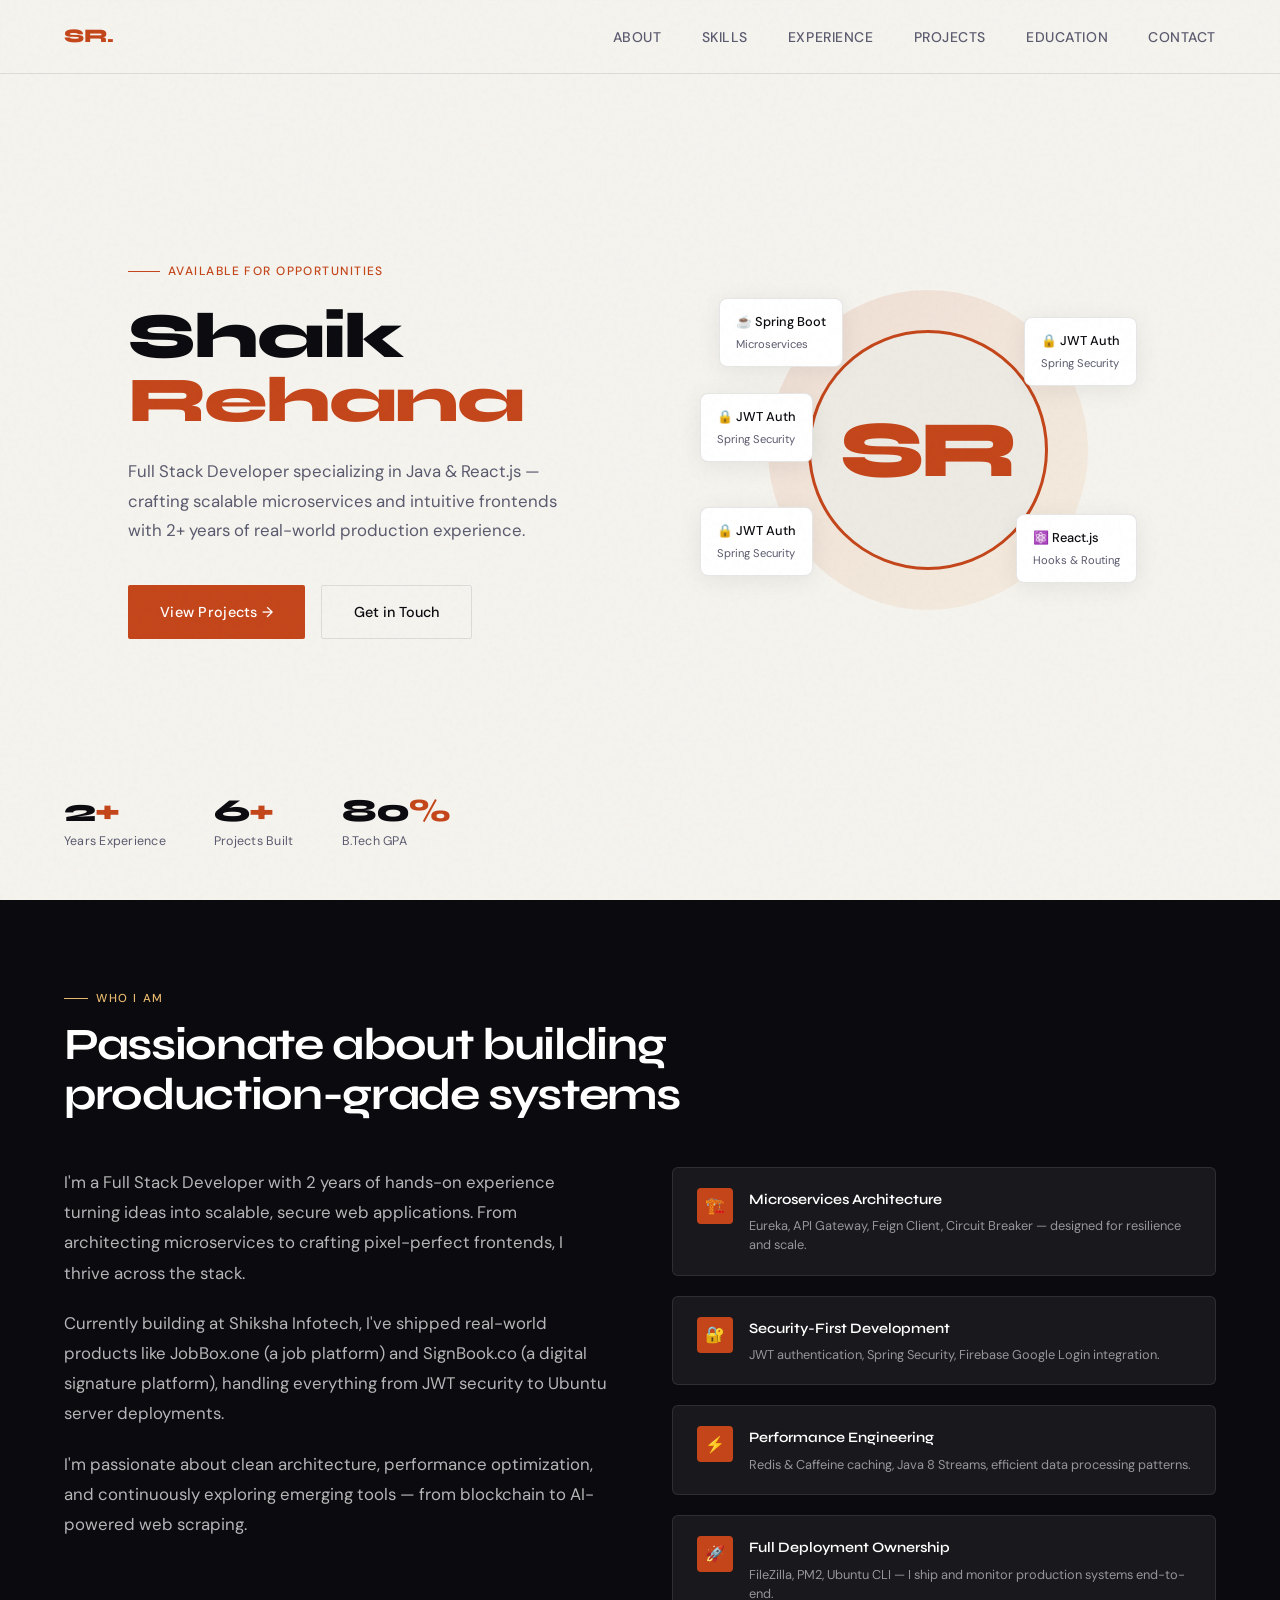
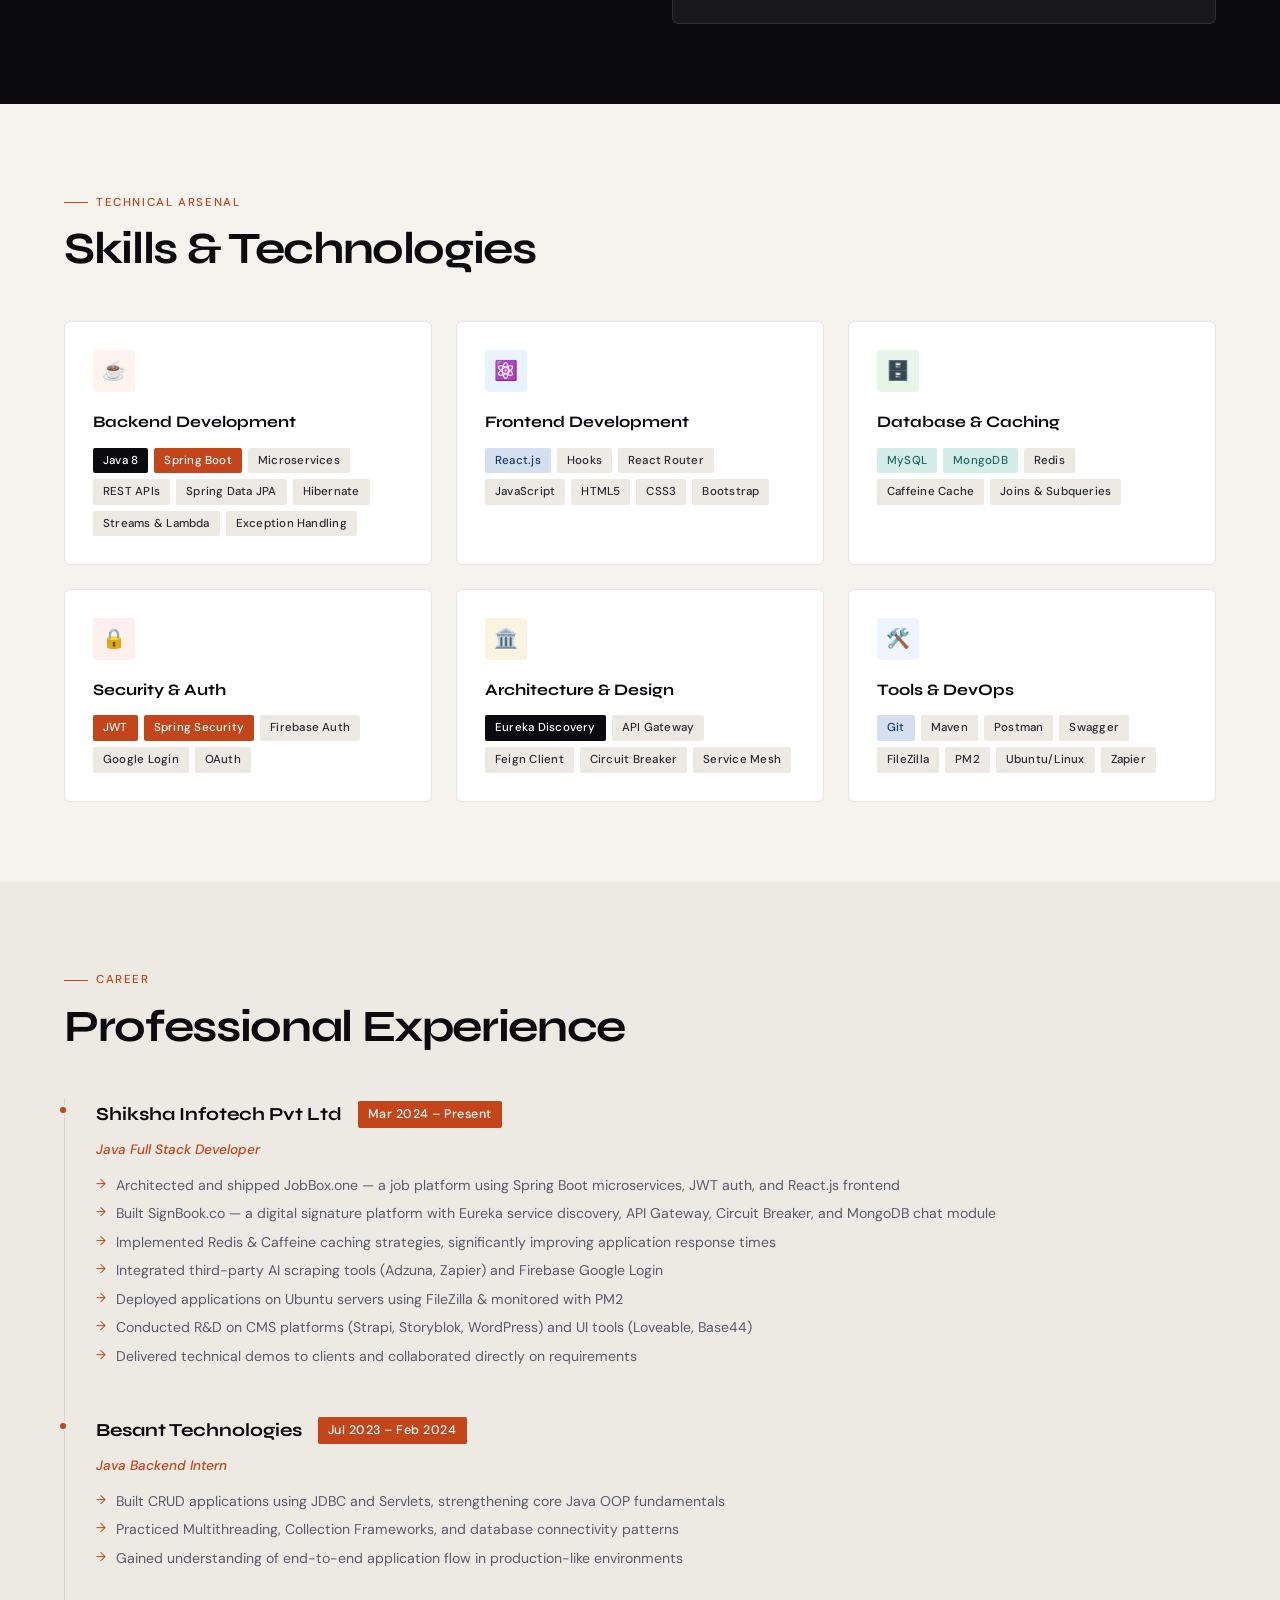
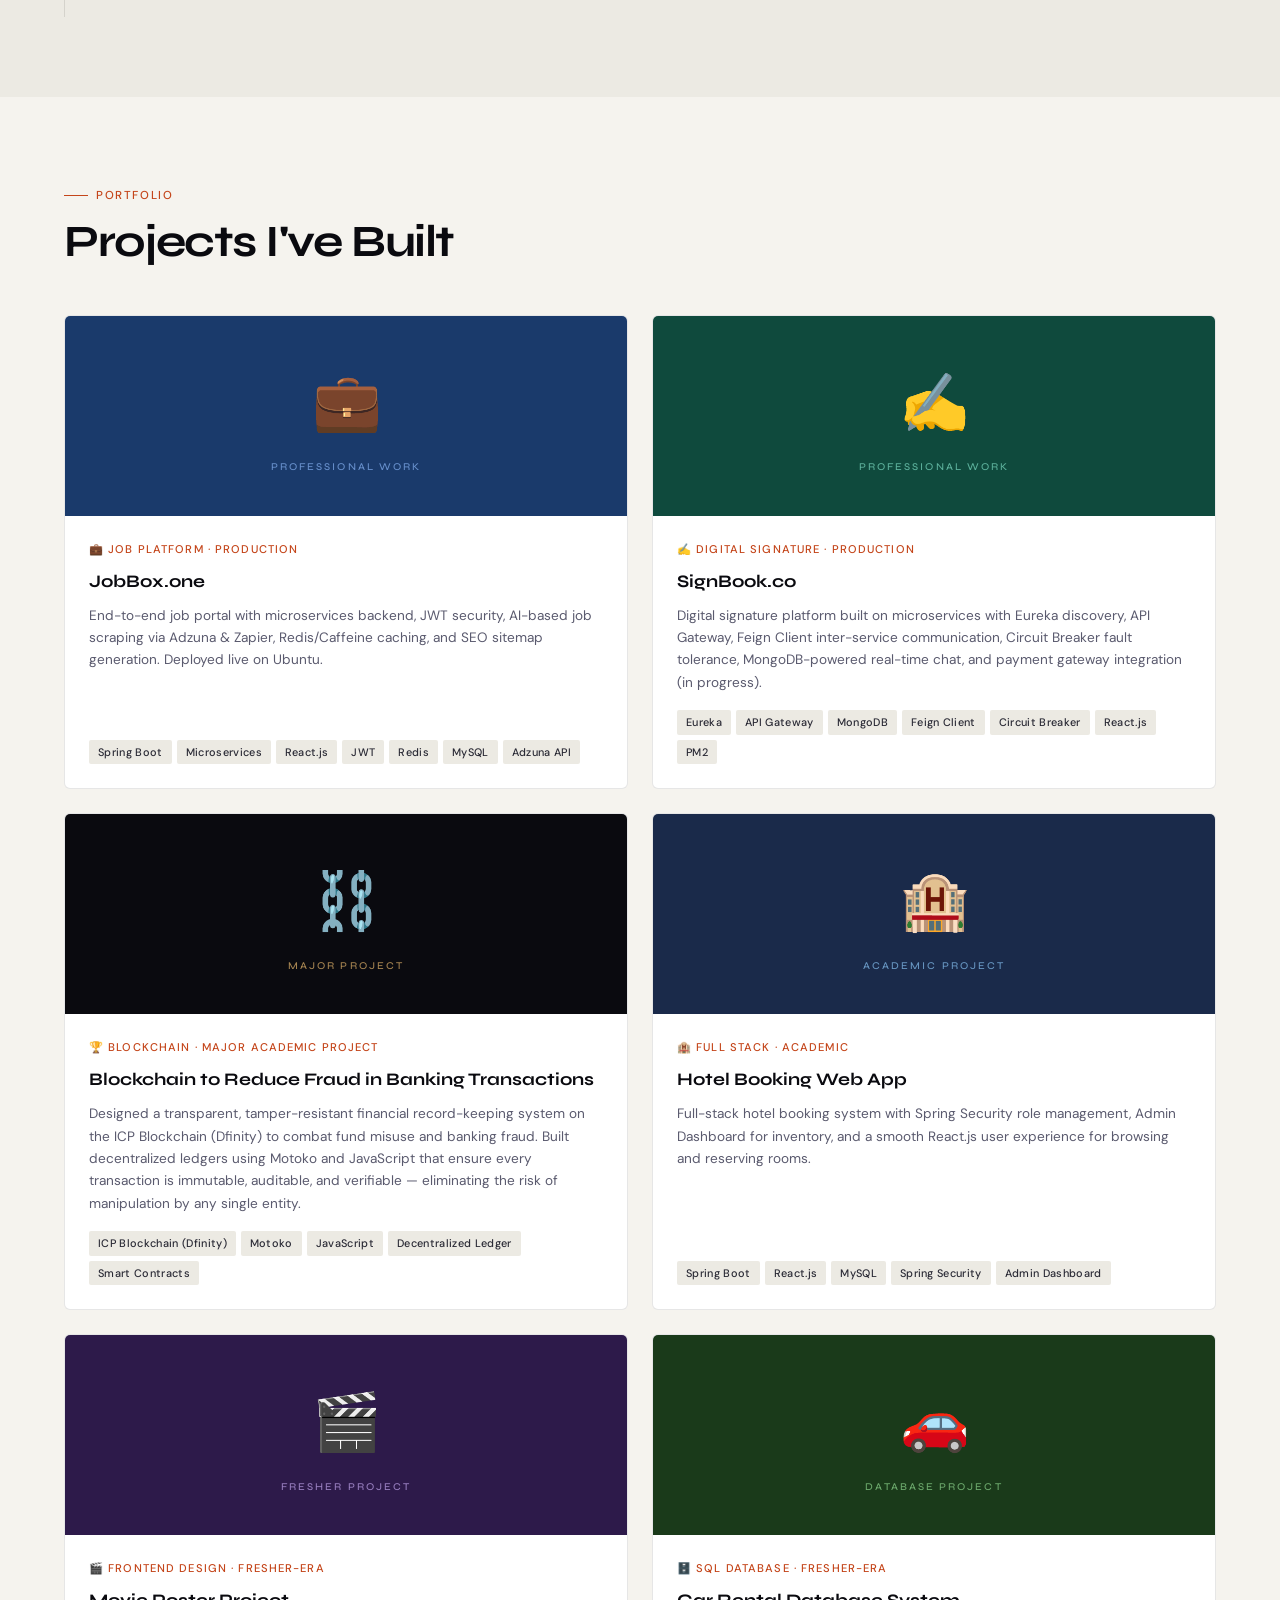
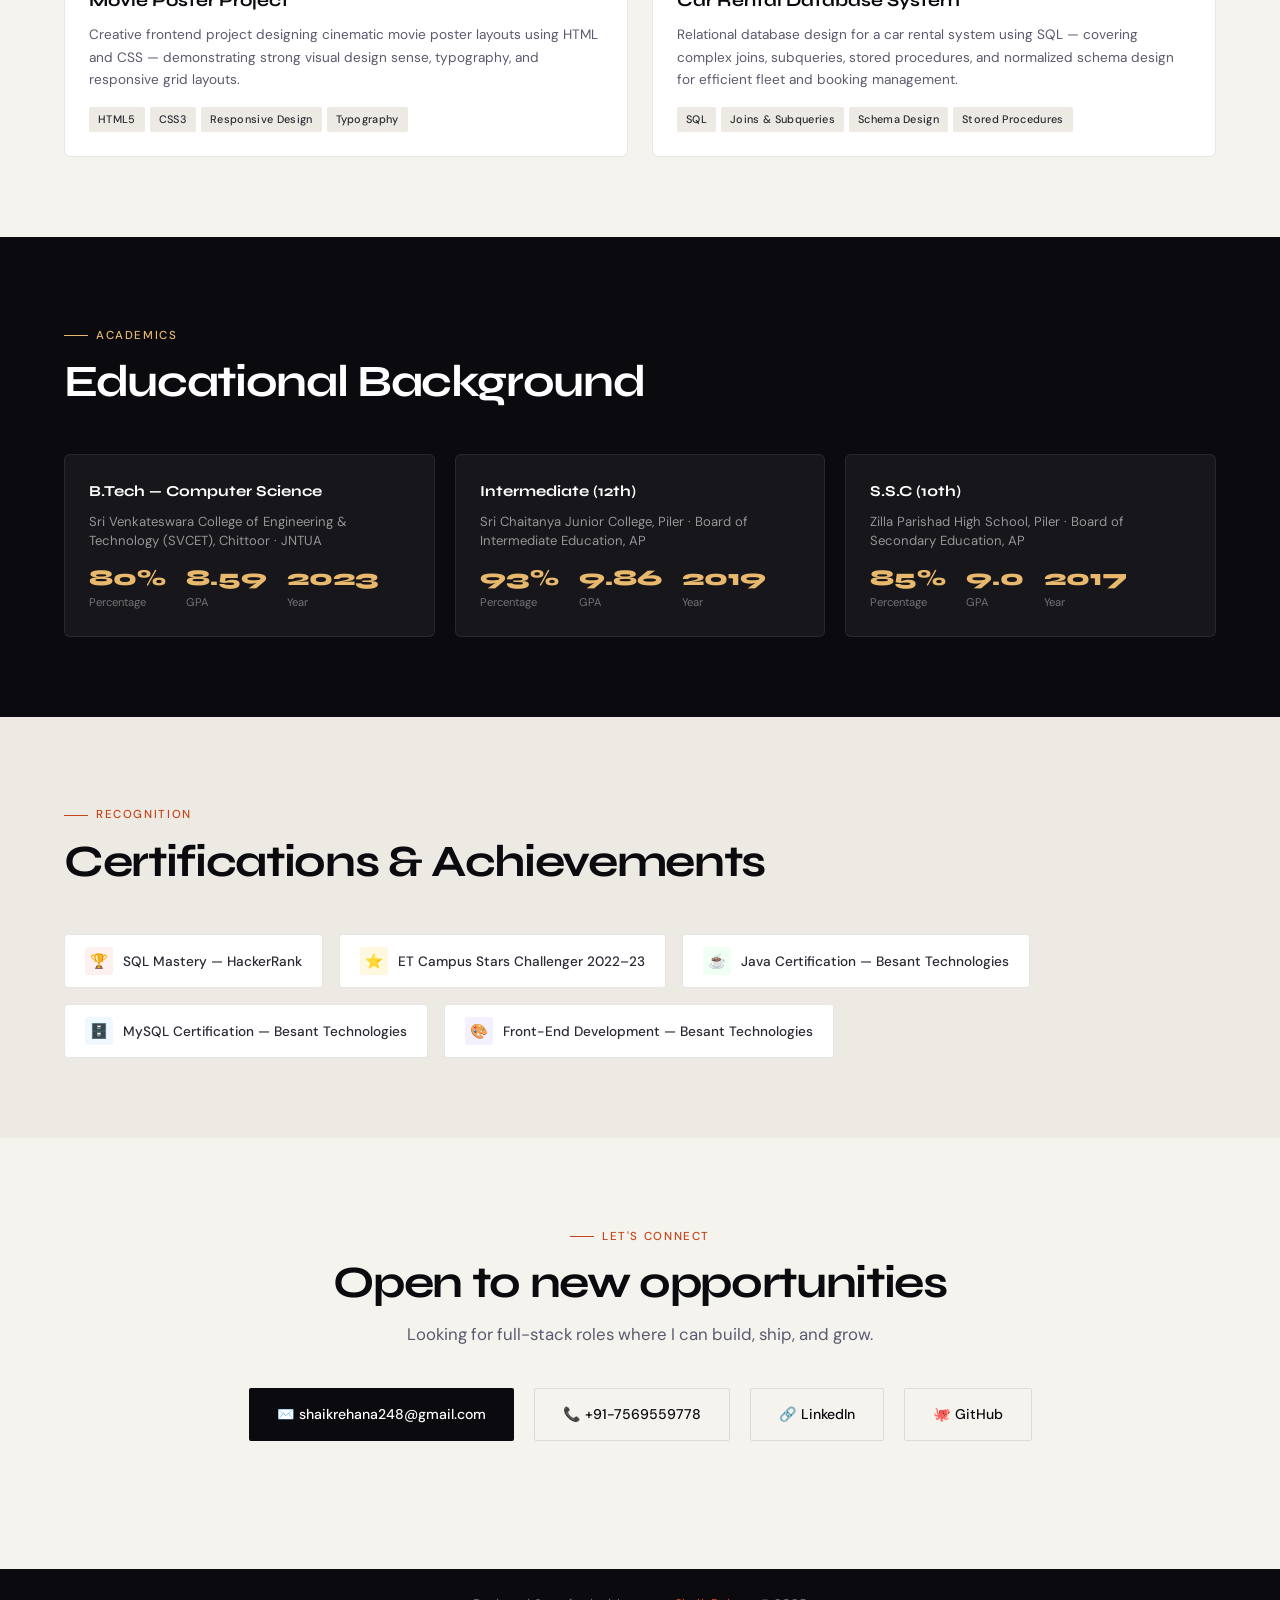
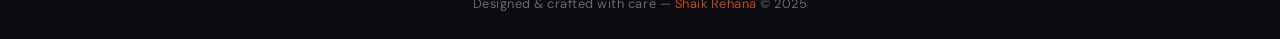
==== index.html @ cdf60cd9 "change file name" ====
<!doctype html>
<html lang="en">
  <head>
    <meta charset="UTF-8" />
    <meta name="viewport" content="width=device-width, initial-scale=1.0" />
    <title>Shaik Rehana | Full Stack Developer</title>
    <link
      href="https://fonts.googleapis.com/css2?family=Syne:wght@400;500;600;700;800&family=DM+Sans:ital,wght@0,300;0,400;0,500;1,300&display=swap"
      rel="stylesheet"
    />
    <link rel="stylesheet" href="style.css" />
  </head>
  <body>
    <!-- NAV -->
    <nav>
      <div class="nav-logo">SR.</div>
      <ul class="nav-links">
        <li><a href="#about">About</a></li>
        <li><a href="#skills">Skills</a></li>
        <li><a href="#experience">Experience</a></li>
        <li><a href="#projects">Projects</a></li>
        <li><a href="#education">Education</a></li>
        <li><a href="#contact">Contact</a></li>
      </ul>
    </nav>

    <!-- HERO -->
    <section class="hero" id="home">
      <div class="hero-left">
        <div class="hero-tag">Available for opportunities</div>
        <h1>Shaik<br /><span>Rehana</span></h1>
        <p class="hero-desc">
          Full Stack Developer specializing in Java & React.js — crafting
          scalable microservices and intuitive frontends with 2+ years of
          real-world production experience.
        </p>
        <div class="hero-ctas">
          <a href="#projects" class="btn-primary">View Projects →</a>
          <a href="#contact" class="btn-outline">Get in Touch</a>
        </div>
      </div>
      <div class="hero-right">
        <div class="hero-visual">
          <div class="hero-circle"></div>
          <div class="hero-avatar">SR</div>
          <div class="hero-floating-card card-1">
            ☕ Spring Boot<span>Microservices</span>
          </div>
          <div class="hero-floating-card card-2">
            ⚛️ React.js<span>Hooks & Routing</span>
          </div>
          <div class="hero-floating-card card-3">
            🔒 JWT Auth<span>Spring Security</span>
          </div>
          <div class="hero-floating-card card-4">
            🔒 JWT Auth<span>Spring Security</span>
          </div>
          <div class="hero-floating-card card-5">
            🔒 JWT Auth<span>Spring Security</span>
          </div>
        </div>
      </div>
      <div class="hero-stats">
        <div class="stat-item">
          <div class="stat-num">2<em>+</em></div>
          <div class="stat-label">Years Experience</div>
        </div>
        <div class="stat-item">
          <div class="stat-num">6<em>+</em></div>
          <div class="stat-label">Projects Built</div>
        </div>
        <div class="stat-item">
          <div class="stat-num">80<em>%</em></div>
          <div class="stat-label">B.Tech GPA</div>
        </div>
      </div>
    </section>

    <!-- ABOUT -->
    <section class="about" id="about">
      <div class="section-tag">Who I Am</div>
      <h2>Passionate about building<br />production-grade systems</h2>
      <div class="about-grid">
        <div class="about-text fade-in">
          <p>
            I'm a Full Stack Developer with 2 years of hands-on experience
            turning ideas into scalable, secure web applications. From
            architecting microservices to crafting pixel-perfect frontends, I
            thrive across the stack.
          </p>
          <p>
            Currently building at Shiksha Infotech, I've shipped real-world
            products like JobBox.one (a job platform) and SignBook.co (a digital
            signature platform), handling everything from JWT security to Ubuntu
            server deployments.
          </p>
          <p>
            I'm passionate about clean architecture, performance optimization,
            and continuously exploring emerging tools — from blockchain to
            AI-powered web scraping.
          </p>
        </div>
        <div class="about-highlights fade-in">
          <div class="highlight-card">
            <div class="highlight-icon">🏗️</div>
            <div>
              <h4>Microservices Architecture</h4>
              <p>
                Eureka, API Gateway, Feign Client, Circuit Breaker — designed
                for resilience and scale.
              </p>
            </div>
          </div>
          <div class="highlight-card">
            <div class="highlight-icon">🔐</div>
            <div>
              <h4>Security-First Development</h4>
              <p>
                JWT authentication, Spring Security, Firebase Google Login
                integration.
              </p>
            </div>
          </div>
          <div class="highlight-card">
            <div class="highlight-icon">⚡</div>
            <div>
              <h4>Performance Engineering</h4>
              <p>
                Redis & Caffeine caching, Java 8 Streams, efficient data
                processing patterns.
              </p>
            </div>
          </div>
          <div class="highlight-card">
            <div class="highlight-icon">🚀</div>
            <div>
              <h4>Full Deployment Ownership</h4>
              <p>
                FileZilla, PM2, Ubuntu CLI — I ship and monitor production
                systems end-to-end.
              </p>
            </div>
          </div>
        </div>
      </div>
    </section>

    <!-- SKILLS -->
    <section class="skills-section" id="skills">
      <div class="section-tag">Technical Arsenal</div>
      <h2>Skills &amp; Technologies</h2>
      <div class="skills-grid">
        <div class="skill-card fade-in">
          <div class="skill-card-icon" style="background: #fff3f0">☕</div>
          <h3>Backend Development</h3>
          <div class="skill-tags">
            <span class="skill-tag tag-dark">Java 8</span>
            <span class="skill-tag tag-accent">Spring Boot</span>
            <span class="skill-tag tag-light">Microservices</span>
            <span class="skill-tag tag-light">REST APIs</span>
            <span class="skill-tag tag-light">Spring Data JPA</span>
            <span class="skill-tag tag-light">Hibernate</span>
            <span class="skill-tag tag-light">Streams &amp; Lambda</span>
            <span class="skill-tag tag-light">Exception Handling</span>
          </div>
        </div>
        <div class="skill-card fade-in">
          <div class="skill-card-icon" style="background: #e8f4fd">⚛️</div>
          <h3>Frontend Development</h3>
          <div class="skill-tags">
            <span class="skill-tag tag-blue">React.js</span>
            <span class="skill-tag tag-light">Hooks</span>
            <span class="skill-tag tag-light">React Router</span>
            <span class="skill-tag tag-light">JavaScript</span>
            <span class="skill-tag tag-light">HTML5</span>
            <span class="skill-tag tag-light">CSS3</span>
            <span class="skill-tag tag-light">Bootstrap</span>
          </div>
        </div>
        <div class="skill-card fade-in">
          <div class="skill-card-icon" style="background: #e8f5e9">🗄️</div>
          <h3>Database &amp; Caching</h3>
          <div class="skill-tags">
            <span class="skill-tag tag-teal">MySQL</span>
            <span class="skill-tag tag-teal">MongoDB</span>
            <span class="skill-tag tag-light">Redis</span>
            <span class="skill-tag tag-light">Caffeine Cache</span>
            <span class="skill-tag tag-light">Joins &amp; Subqueries</span>
          </div>
        </div>
        <div class="skill-card fade-in">
          <div class="skill-card-icon" style="background: #fff0f0">🔒</div>
          <h3>Security &amp; Auth</h3>
          <div class="skill-tags">
            <span class="skill-tag tag-accent">JWT</span>
            <span class="skill-tag tag-accent">Spring Security</span>
            <span class="skill-tag tag-light">Firebase Auth</span>
            <span class="skill-tag tag-light">Google Login</span>
            <span class="skill-tag tag-light">OAuth</span>
          </div>
        </div>
        <div class="skill-card fade-in">
          <div class="skill-card-icon" style="background: #faf3e0">🏛️</div>
          <h3>Architecture &amp; Design</h3>
          <div class="skill-tags">
            <span class="skill-tag tag-dark">Eureka Discovery</span>
            <span class="skill-tag tag-light">API Gateway</span>
            <span class="skill-tag tag-light">Feign Client</span>
            <span class="skill-tag tag-light">Circuit Breaker</span>
            <span class="skill-tag tag-light">Service Mesh</span>
          </div>
        </div>
        <div class="skill-card fade-in">
          <div class="skill-card-icon" style="background: #f0f4ff">🛠️</div>
          <h3>Tools &amp; DevOps</h3>
          <div class="skill-tags">
            <span class="skill-tag tag-blue">Git</span>
            <span class="skill-tag tag-light">Maven</span>
            <span class="skill-tag tag-light">Postman</span>
            <span class="skill-tag tag-light">Swagger</span>
            <span class="skill-tag tag-light">FileZilla</span>
            <span class="skill-tag tag-light">PM2</span>
            <span class="skill-tag tag-light">Ubuntu/Linux</span>
            <span class="skill-tag tag-light">Zapier</span>
          </div>
        </div>
      </div>
    </section>

    <!-- EXPERIENCE -->
    <section class="experience" id="experience">
      <div class="section-tag">Career</div>
      <h2>Professional Experience</h2>
      <div class="exp-timeline">
        <!-- Current Job -->
        <div class="exp-item fade-in">
          <div class="exp-meta">
            <span class="exp-company">Shiksha Infotech Pvt Ltd</span>
            <span class="exp-period">Mar 2024 – Present</span>
          </div>
          <div class="exp-role">Java Full Stack Developer</div>
          <ul class="exp-points">
            <li>
              Architected and shipped JobBox.one — a job platform using Spring
              Boot microservices, JWT auth, and React.js frontend
            </li>
            <li>
              Built SignBook.co — a digital signature platform with Eureka
              service discovery, API Gateway, Circuit Breaker, and MongoDB chat
              module
            </li>
            <li>
              Implemented Redis &amp; Caffeine caching strategies, significantly
              improving application response times
            </li>
            <li>
              Integrated third-party AI scraping tools (Adzuna, Zapier) and
              Firebase Google Login
            </li>
            <li>
              Deployed applications on Ubuntu servers using FileZilla &amp;
              monitored with PM2
            </li>
            <li>
              Conducted R&amp;D on CMS platforms (Strapi, Storyblok, WordPress)
              and UI tools (Loveable, Base44)
            </li>
            <li>
              Delivered technical demos to clients and collaborated directly on
              requirements
            </li>
          </ul>
        </div>
        <!-- Internship -->
        <div class="exp-item fade-in">
          <div class="exp-meta">
            <span class="exp-company">Besant Technologies</span>
            <span class="exp-period">Jul 2023 – Feb 2024</span>
          </div>
          <div class="exp-role">Java Backend Intern</div>
          <ul class="exp-points">
            <li>
              Built CRUD applications using JDBC and Servlets, strengthening
              core Java OOP fundamentals
            </li>
            <li>
              Practiced Multithreading, Collection Frameworks, and database
              connectivity patterns
            </li>
            <li>
              Gained understanding of end-to-end application flow in
              production-like environments
            </li>
          </ul>
        </div>
      </div>
    </section>

    <!-- PROJECTS -->
    <section class="projects" id="projects">
      <div class="section-tag">Portfolio</div>
      <h2>Projects I've Built</h2>
      <div class="projects-grid">
        <!-- JobBox -->
        <div class="project-card fade-in">
          <div class="project-banner banner-jobbox">
            <div class="project-inner-banner">
              <div class="banner-icon">💼</div>
              <div class="banner-label">Professional Work</div>
            </div>
          </div>
          <div class="project-body">
            <div class="project-category">💼 Job Platform · Production</div>
            <h3>JobBox.one</h3>
            <p class="project-desc">
              End-to-end job portal with microservices backend, JWT security,
              AI-based job scraping via Adzuna & Zapier, Redis/Caffeine caching,
              and SEO sitemap generation. Deployed live on Ubuntu.
            </p>
            <div class="project-tech">
              <span class="tech-pill">Spring Boot</span>
              <span class="tech-pill">Microservices</span>
              <span class="tech-pill">React.js</span>
              <span class="tech-pill">JWT</span>
              <span class="tech-pill">Redis</span>
              <span class="tech-pill">MySQL</span>
              <span class="tech-pill">Adzuna API</span>
            </div>
          </div>
        </div>

        <!-- SignBook -->
        <div class="project-card fade-in">
          <div class="project-banner banner-signbook">
            <div class="project-inner-banner">
              <div class="banner-icon">✍️</div>
              <div class="banner-label">Professional Work</div>
            </div>
          </div>
          <div class="project-body">
            <div class="project-category">
              ✍️ Digital Signature · Production
            </div>
            <h3>SignBook.co</h3>
            <p class="project-desc">
              Digital signature platform built on microservices with Eureka
              discovery, API Gateway, Feign Client inter-service communication,
              Circuit Breaker fault tolerance, MongoDB-powered real-time chat,
              and payment gateway integration (in progress).
            </p>
            <div class="project-tech">
              <span class="tech-pill">Eureka</span>
              <span class="tech-pill">API Gateway</span>
              <span class="tech-pill">MongoDB</span>
              <span class="tech-pill">Feign Client</span>
              <span class="tech-pill">Circuit Breaker</span>
              <span class="tech-pill">React.js</span>
              <span class="tech-pill">PM2</span>
            </div>
          </div>
        </div>

        <!-- FEATURED: Blockchain -->
        <div class="project-card fade-in">
          <div class="project-banner banner-blockchain">
            <div class="project-inner-banner">
              <div class="banner-icon">⛓️</div>
              <div class="banner-label">Major Project</div>
            </div>
          </div>
          <div class="project-body">
            <div class="project-category">
              🏆 Blockchain · Major Academic Project
            </div>
            <h3>Blockchain to Reduce Fraud in Banking Transactions</h3>
            <p class="project-desc">
              Designed a transparent, tamper-resistant financial record-keeping
              system on the ICP Blockchain (Dfinity) to combat fund misuse and
              banking fraud. Built decentralized ledgers using Motoko and
              JavaScript that ensure every transaction is immutable, auditable,
              and verifiable — eliminating the risk of manipulation by any
              single entity.
            </p>
            <div class="project-tech">
              <span class="tech-pill">ICP Blockchain (Dfinity)</span>
              <span class="tech-pill">Motoko</span>
              <span class="tech-pill">JavaScript</span>
              <span class="tech-pill">Decentralized Ledger</span>
              <span class="tech-pill">Smart Contracts</span>
            </div>
          </div>
        </div>

        <!-- Hotel Booking -->
        <div class="project-card fade-in">
          <div
            class="project-banner"
            style="background: #1a2a4a; color: #88c4f5"
          >
            <div class="project-inner-banner">
              <div class="banner-icon">🏨</div>
              <div class="banner-label">Academic Project</div>
            </div>
          </div>
          <div class="project-body">
            <div class="project-category">🏨 Full Stack · Academic</div>
            <h3>Hotel Booking Web App</h3>
            <p class="project-desc">
              Full-stack hotel booking system with Spring Security role
              management, Admin Dashboard for inventory, and a smooth React.js
              user experience for browsing and reserving rooms.
            </p>
            <div class="project-tech">
              <span class="tech-pill">Spring Boot</span>
              <span class="tech-pill">React.js</span>
              <span class="tech-pill">MySQL</span>
              <span class="tech-pill">Spring Security</span>
              <span class="tech-pill">Admin Dashboard</span>
            </div>
          </div>
        </div>

        <!-- Movie Poster -->
        <div class="project-card fade-in">
          <div class="project-banner banner-movies">
            <div class="project-inner-banner">
              <div class="banner-icon">🎬</div>
              <div class="banner-label">Fresher Project</div>
            </div>
          </div>
          <div class="project-body">
            <div class="project-category">🎬 Frontend Design · Fresher-era</div>
            <h3>Movie Poster Project</h3>
            <p class="project-desc">
              Creative frontend project designing cinematic movie poster layouts
              using HTML and CSS — demonstrating strong visual design sense,
              typography, and responsive grid layouts.
            </p>
            <div class="project-tech">
              <span class="tech-pill">HTML5</span>
              <span class="tech-pill">CSS3</span>
              <span class="tech-pill">Responsive Design</span>
              <span class="tech-pill">Typography</span>
            </div>
          </div>
        </div>

        <!-- Car Rental DB -->
        <div class="project-card fade-in">
          <div class="project-banner banner-rental">
            <div class="project-inner-banner">
              <div class="banner-icon">🚗</div>
              <div class="banner-label">Database Project</div>
            </div>
          </div>
          <div class="project-body">
            <div class="project-category">🗄️ SQL Database · Fresher-era</div>
            <h3>Car Rental Database System</h3>
            <p class="project-desc">
              Relational database design for a car rental system using SQL —
              covering complex joins, subqueries, stored procedures, and
              normalized schema design for efficient fleet and booking
              management.
            </p>
            <div class="project-tech">
              <span class="tech-pill">SQL</span>
              <span class="tech-pill">Joins &amp; Subqueries</span>
              <span class="tech-pill">Schema Design</span>
              <span class="tech-pill">Stored Procedures</span>
            </div>
          </div>
        </div>
      </div>
    </section>

    <!-- EDUCATION -->
    <section class="education" id="education">
      <div class="section-tag">Academics</div>
      <h2>Educational Background</h2>
      <div class="edu-grid">
        <div class="edu-card fade-in">
          <div class="edu-degree">B.Tech — Computer Science</div>
          <div class="edu-school">
            Sri Venkateswara College of Engineering &amp; Technology (SVCET),
            Chittoor · JNTUA
          </div>
          <div class="edu-stats">
            <div>
              <div class="edu-stat-num">80%</div>
              <div class="edu-stat-label">Percentage</div>
            </div>
            <div>
              <div class="edu-stat-num">8.59</div>
              <div class="edu-stat-label">GPA</div>
            </div>
            <div>
              <div class="edu-stat-num">2023</div>
              <div class="edu-stat-label">Year</div>
            </div>
          </div>
        </div>
        <div class="edu-card fade-in">
          <div class="edu-degree">Intermediate (12th)</div>
          <div class="edu-school">
            Sri Chaitanya Junior College, Piler · Board of Intermediate
            Education, AP
          </div>
          <div class="edu-stats">
            <div>
              <div class="edu-stat-num">93%</div>
              <div class="edu-stat-label">Percentage</div>
            </div>
            <div>
              <div class="edu-stat-num">9.86</div>
              <div class="edu-stat-label">GPA</div>
            </div>
            <div>
              <div class="edu-stat-num">2019</div>
              <div class="edu-stat-label">Year</div>
            </div>
          </div>
        </div>
        <div class="edu-card fade-in">
          <div class="edu-degree">S.S.C (10th)</div>
          <div class="edu-school">
            Zilla Parishad High School, Piler · Board of Secondary Education, AP
          </div>
          <div class="edu-stats">
            <div>
              <div class="edu-stat-num">85%</div>
              <div class="edu-stat-label">Percentage</div>
            </div>
            <div>
              <div class="edu-stat-num">9.0</div>
              <div class="edu-stat-label">GPA</div>
            </div>
            <div>
              <div class="edu-stat-num">2017</div>
              <div class="edu-stat-label">Year</div>
            </div>
          </div>
        </div>
      </div>
    </section>

    <!-- CERTIFICATIONS -->
    <section class="certifications">
      <div class="section-tag">Recognition</div>
      <h2>Certifications &amp; Achievements</h2>
      <div class="certs-grid fade-in">
        <div class="cert-badge">
          <div class="cert-icon" style="background: #fff0f0">🏆</div>
          SQL Mastery — HackerRank
        </div>
        <div class="cert-badge">
          <div class="cert-icon" style="background: #fff8e0">⭐</div>
          ET Campus Stars Challenger 2022–23
        </div>
        <div class="cert-badge">
          <div class="cert-icon" style="background: #f0fff4">☕</div>
          Java Certification — Besant Technologies
        </div>
        <div class="cert-badge">
          <div class="cert-icon" style="background: #f0f8ff">🗄️</div>
          MySQL Certification — Besant Technologies
        </div>
        <div class="cert-badge">
          <div class="cert-icon" style="background: #f5f0ff">🎨</div>
          Front-End Development — Besant Technologies
        </div>
      </div>
    </section>

    <!-- CONTACT -->
    <section class="contact" id="contact">
      <div class="section-tag" style="justify-content: center">
        Let's Connect
      </div>
      <h2>Open to new opportunities</h2>
      <p class="contact-sub">
        Looking for full-stack roles where I can build, ship, and grow.
      </p>
      <div class="contact-links">
        <a href="mailto:shaikrehana248@gmail.com" class="contact-link"
          >✉️ shaikrehana248@gmail.com</a
        >
        <a href="tel:+917569559778" class="contact-link alt"
          >📞 +91-7569559778</a
        >
        <a
          href="https://linkedin.com/in/rehana-s-060953240/"
          target="_blank"
          class="contact-link alt"
          >🔗 LinkedIn</a
        >
        <a
          href="https://github.com/Rehana-2427"
          target="_blank"
          class="contact-link alt"
          >🐙 GitHub</a
        >
      </div>
    </section>

    <!-- FOOTER -->
    <footer>
      Designed &amp; crafted with care — <span>Shaik Rehana</span> © 2025
    </footer>

    <script>
      const observer = new IntersectionObserver(
        (entries) => {
          entries.forEach((entry) => {
            if (entry.isIntersecting) {
              entry.target.classList.add("visible");
            }
          });
        },
        { threshold: 0.1 },
      );

      document
        .querySelectorAll(".fade-in")
        .forEach((el) => observer.observe(el));
    </script>
  </body>
</html>
---- style.css ----
*, *::before, *::after { box-sizing: border-box; margin: 0; padding: 0; }

  :root {
    --ink: #0a0a0f;
    --ink-2: #2a2a35;
    --ink-3: #5a5a6e;
    --paper: #f5f3ee;
    --paper-2: #eceae3;
    --accent: #c4451a;
    --accent-2: #e8b86d;
    --teal: #1a6b5e;
    --teal-light: #d4ede9;
    --blue: #1a3a6b;
    --blue-light: #d4dff0;
    --card-border: rgba(10,10,15,0.1);
  }

  html { scroll-behavior: smooth; }

  body {
    font-family: 'DM Sans', sans-serif;
    background: var(--paper);
    color: var(--ink);
    overflow-x: hidden;
    font-size: 16px;
    line-height: 1.7;
  }

  /* NOISE TEXTURE OVERLAY */
  body::before {
    content: '';
    position: fixed;
    inset: 0;
    background-image: url("data:image/svg+xml,%3Csvg viewBox='0 0 200 200' xmlns='http://www.w3.org/2000/svg'%3E%3Cfilter id='n'%3E%3CfeTurbulence type='fractalNoise' baseFrequency='0.9' numOctaves='4' stitchTiles='stitch'/%3E%3C/filter%3E%3Crect width='100%25' height='100%25' filter='url(%23n)' opacity='0.04'/%3E%3C/svg%3E");
    pointer-events: none;
    z-index: 9999;
    opacity: 0.5;
  }

  /* ───── NAV ───── */
  nav {
    position: fixed;
    top: 0; left: 0; right: 0;
    z-index: 100;
    display: flex;
    justify-content: space-between;
    align-items: center;
    padding: 1.25rem 4rem;
    background: rgba(245,243,238,0.85);
    backdrop-filter: blur(12px);
    border-bottom: 1px solid var(--card-border);
  }

  .nav-logo {
    font-family: 'Syne', sans-serif;
    font-weight: 800;
    font-size: 1.2rem;
    letter-spacing: -0.02em;
    color: var(--accent);
  }

  .nav-links {
    display: flex;
    gap: 2.5rem;
    list-style: none;
  }

  .nav-links a {
    text-decoration: none;
    font-size: 0.875rem;
    font-weight: 500;
    color: var(--ink-3);
    letter-spacing: 0.04em;
    text-transform: uppercase;
    transition: color 0.2s;
  }

  .nav-links a:hover { color: var(--accent); }

  /* ───── HERO ───── */
  .hero {
    min-height: 100vh;
    display: grid;
    grid-template-columns: 1fr 1fr;
    padding-top: 80px;
    position: relative;
    overflow: hidden;
  }

  .hero-left {
    display: flex;
    flex-direction: column;
    justify-content: center;
    padding: 4rem 3rem 4rem 4rem;
  }

  .hero-tag {
    display: inline-flex;
    align-items: center;
    gap: 8px;
    font-size: 0.75rem;
    font-weight: 500;
    letter-spacing: 0.12em;
    text-transform: uppercase;
    color: var(--accent);
    margin-bottom: 1.5rem;
  }

  .hero-tag::before {
    content: '';
    width: 32px; height: 1px;
    background: var(--accent);
  }

  h1 {
    font-family: 'Syne', sans-serif;
    font-size: clamp(3rem, 5vw, 5rem);
    font-weight: 800;
    line-height: 1.0;
    letter-spacing: -0.03em;
    color: var(--ink);
    margin-bottom: 1.5rem;
  }

  h1 span { color: var(--accent); }

  .hero-desc {
    font-size: 1.05rem;
    color: var(--ink-3);
    max-width: 440px;
    line-height: 1.75;
    margin-bottom: 2.5rem;
  }

  .hero-ctas {
    display: flex;
    gap: 1rem;
    flex-wrap: wrap;
  }

  .btn-primary {
    display: inline-flex;
    align-items: center;
    gap: 8px;
    padding: 0.85rem 2rem;
    background: var(--accent);
    color: #fff;
    text-decoration: none;
    font-weight: 500;
    font-size: 0.9rem;
    letter-spacing: 0.02em;
    border-radius: 2px;
    transition: transform 0.2s, background 0.2s;
  }

  .btn-primary:hover { background: var(--ink-2); transform: translateY(-2px); }

  .btn-outline {
    display: inline-flex;
    align-items: center;
    gap: 8px;
    padding: 0.85rem 2rem;
    background: transparent;
    color: var(--ink);
    border: 1px solid var(--card-border);
    text-decoration: none;
    font-weight: 500;
    font-size: 0.9rem;
    border-radius: 2px;
    transition: border-color 0.2s, color 0.2s;
  }

  .btn-outline:hover { border-color: var(--accent); color: var(--accent); }

  .hero-right {
    display: flex;
    align-items: center;
    justify-content: center;
    padding: 4rem;
    position: relative;
  }

  .hero-visual {
    position: relative;
    width: 380px;
    height: 380px;
  }

  .hero-circle {
    width: 320px;
    height: 320px;
    border-radius: 50%;
    background: linear-gradient(135deg, var(--accent) 0%, var(--accent-2) 100%);
    position: absolute;
    top: 50%; left: 50%;
    transform: translate(-50%, -50%);
    opacity: 0.12;
    animation: pulse 4s ease-in-out infinite;
  }

  @keyframes pulse {
    0%, 100% { transform: translate(-50%, -50%) scale(1); }
    50% { transform: translate(-50%, -50%) scale(1.06); }
  }

  .hero-avatar {
    width: 240px;
    height: 240px;
    border-radius: 50%;
    background: var(--paper-2);
    border: 3px solid var(--accent);
    position: absolute;
    top: 50%; left: 50%;
    transform: translate(-50%, -50%);
    display: flex;
    align-items: center;
    justify-content: center;
    font-family: 'Syne', sans-serif;
    font-size: 5rem;
    font-weight: 800;
    color: var(--accent);
    letter-spacing: -0.04em;
  }

  .hero-floating-card {
    position: absolute;
    background: #fff;
    border: 1px solid var(--card-border);
    border-radius: 8px;
    padding: 0.75rem 1rem;
    font-size: 0.8rem;
    font-weight: 500;
    box-shadow: 0 4px 24px rgba(0,0,0,0.07);
    white-space: nowrap;
  }

  .hero-floating-card span {
    display: block;
    font-size: 0.7rem;
    color: var(--ink-3);
    font-weight: 400;
    margin-top: 2px;
  }

  .card-1 { top: 10%; left: -5%; animation: float1 3s ease-in-out infinite; }
  .card-2 { bottom: 15%; right: -5%; animation: float2 3.5s ease-in-out infinite; }
  .card-3 { top: 65%; left: -10%; animation: float1 4s ease-in-out infinite; }
  .card-4 { top: 35%; left: -10%; animation: float1 4s ease-in-out infinite; }
  .card-5 { top:15%; right: -5%; animation: float2 4s ease-in-out infinite; }

  @keyframes float1 {
    0%, 100% { transform: translateY(0); }
    50% { transform: translateY(-8px); }
  }
  @keyframes float2 {
    0%, 100% { transform: translateY(0); }
    50% { transform: translateY(8px); }
  }

  .hero-stats {
    position: absolute;
    bottom: 3rem;
    left: 4rem;
    display: flex;
    gap: 3rem;
  }

  .stat-item {
    text-align: left;
  }

  .stat-num {
    font-family: 'Syne', sans-serif;
    font-size: 2rem;
    font-weight: 800;
    color: var(--ink);
    letter-spacing: -0.03em;
    line-height: 1;
  }

  .stat-num em { color: var(--accent); font-style: normal; }

  .stat-label {
    font-size: 0.78rem;
    color: var(--ink-3);
    margin-top: 4px;
    letter-spacing: 0.02em;
  }

  /* ───── SECTION ───── */
  section {
    padding: 5rem 4rem;
  }

  .section-tag {
    display: inline-flex;
    align-items: center;
    gap: 8px;
    font-size: 0.72rem;
    font-weight: 500;
    letter-spacing: 0.14em;
    text-transform: uppercase;
    color: var(--accent);
    margin-bottom: 0.75rem;
  }

  .section-tag::before {
    content: '';
    width: 24px; height: 1px;
    background: var(--accent);
  }

  h2 {
    font-family: 'Syne', sans-serif;
    font-size: clamp(2rem, 3.5vw, 3rem);
    font-weight: 700;
    letter-spacing: -0.03em;
    color: var(--ink);
    line-height: 1.1;
    margin-bottom: 3rem;
  }

  /* ───── ABOUT ───── */
  .about {
    background: var(--ink);
    color: #fff;
  }

  .about .section-tag { color: var(--accent-2); }
  .about .section-tag::before { background: var(--accent-2); }
  .about h2 { color: #fff; }

  .about-grid {
    display: grid;
    grid-template-columns: 1fr 1fr;
    gap: 4rem;
    align-items: start;
  }

  .about-text p {
    font-size: 1.05rem;
    color: rgba(255,255,255,0.7);
    line-height: 1.8;
    margin-bottom: 1.25rem;
  }

  .about-highlights {
    display: flex;
    flex-direction: column;
    gap: 1.25rem;
  }

  .highlight-card {
    background: rgba(255,255,255,0.06);
    border: 1px solid rgba(255,255,255,0.1);
    border-radius: 6px;
    padding: 1.25rem 1.5rem;
    display: flex;
    align-items: flex-start;
    gap: 1rem;
  }

  .highlight-icon {
    width: 36px; height: 36px;
    border-radius: 4px;
    background: var(--accent);
    display: flex;
    align-items: center;
    justify-content: center;
    font-size: 1rem;
    flex-shrink: 0;
  }

  .highlight-card h4 {
    font-family: 'Syne', sans-serif;
    font-size: 0.9rem;
    font-weight: 600;
    color: #fff;
    margin-bottom: 4px;
  }

  .highlight-card p {
    font-size: 0.8rem;
    color: rgba(255,255,255,0.55);
    line-height: 1.5;
    margin: 0;
  }

  /* ───── SKILLS ───── */
  .skills-section { background: var(--paper); }

  .skills-grid {
    display: grid;
    grid-template-columns: repeat(3, 1fr);
    gap: 1.5rem;
  }

  .skill-card {
    background: #fff;
    border: 1px solid var(--card-border);
    border-radius: 6px;
    padding: 1.75rem;
    transition: transform 0.2s, box-shadow 0.2s;
  }

  .skill-card:hover {
    transform: translateY(-4px);
    box-shadow: 0 12px 40px rgba(0,0,0,0.08);
  }

  .skill-card-icon {
    width: 42px; height: 42px;
    border-radius: 4px;
    display: flex;
    align-items: center;
    justify-content: center;
    font-size: 1.2rem;
    margin-bottom: 1rem;
  }

  .skill-card h3 {
    font-family: 'Syne', sans-serif;
    font-size: 1rem;
    font-weight: 700;
    color: var(--ink);
    margin-bottom: 0.75rem;
  }

  .skill-tags {
    display: flex;
    flex-wrap: wrap;
    gap: 6px;
  }

  .skill-tag {
    font-size: 0.72rem;
    font-weight: 500;
    padding: 3px 10px;
    border-radius: 2px;
    letter-spacing: 0.02em;
  }

  .tag-dark { background: var(--ink); color: #fff; }
  .tag-accent { background: var(--accent); color: #fff; }
  .tag-teal { background: var(--teal-light); color: var(--teal); }
  .tag-blue { background: var(--blue-light); color: var(--blue); }
  .tag-light { background: var(--paper-2); color: var(--ink-2); }

  /* ───── EXPERIENCE ───── */
  .experience { background: var(--paper-2); }

  .exp-timeline {
    position: relative;
    padding-left: 2rem;
  }

  .exp-timeline::before {
    content: '';
    position: absolute;
    left: 0; top: 0; bottom: 0;
    width: 1px;
    background: var(--card-border);
  }

  .exp-item {
    position: relative;
    padding-bottom: 3rem;
  }

  .exp-item::before {
    content: '';
    position: absolute;
    left: -2.35rem; top: 6px;
    width: 10px; height: 10px;
    border-radius: 50%;
    background: var(--accent);
    border: 2px solid var(--paper-2);
  }

  .exp-meta {
    display: flex;
    align-items: center;
    gap: 1rem;
    margin-bottom: 0.5rem;
    flex-wrap: wrap;
  }

  .exp-company {
    font-family: 'Syne', sans-serif;
    font-size: 1.15rem;
    font-weight: 700;
    color: var(--ink);
  }

  .exp-period {
    font-size: 0.78rem;
    font-weight: 500;
    padding: 3px 10px;
    background: var(--accent);
    color: #fff;
    border-radius: 2px;
    letter-spacing: 0.04em;
  }

  .exp-role {
    font-size: 0.85rem;
    color: var(--accent);
    font-weight: 500;
    margin-bottom: 0.75rem;
    font-style: italic;
  }

  .exp-points {
    list-style: none;
    display: flex;
    flex-direction: column;
    gap: 6px;
  }

  .exp-points li {
    font-size: 0.88rem;
    color: var(--ink-3);
    padding-left: 1.25rem;
    position: relative;
    line-height: 1.6;
  }

  .exp-points li::before {
    content: '→';
    position: absolute;
    left: 0;
    color: var(--accent);
    font-size: 0.8rem;
  }

  /* ───── PROJECTS ───── */
  .projects { background: var(--paper); }

  .projects-grid {
    display: grid;
    grid-template-columns: repeat(2, 1fr);
    gap: 1.5rem;
  }

  .project-card {
    background: #fff;
    border: 1px solid var(--card-border);
    border-radius: 6px;
    overflow: hidden;
    transition: transform 0.25s, box-shadow 0.25s;
    display: flex;
    flex-direction: column;
  }

  .project-card:hover {
    transform: translateY(-6px);
    box-shadow: 0 16px 48px rgba(0,0,0,0.1);
  }

  .project-card.featured {
    grid-column: 1 / -1;
    display: grid;
    grid-template-columns: 1fr 1fr;
  }

  .project-banner {
    height: 200px;
    display: flex;
    align-items: center;
    justify-content: center;
    font-family: 'Syne', sans-serif;
    font-size: 4rem;
    font-weight: 800;
    letter-spacing: -0.04em;
    position: relative;
    overflow: hidden;
  }

  .project-card.featured .project-banner {
    height: 100%;
    min-height: 280px;
  }

  .banner-blockchain { background: var(--ink); color: var(--accent-2); }
  .banner-jobbox { background: #1a3a6b; color: #88b4f5; }
  .banner-signbook { background: #0f4a3d; color: #7dddc4; }
  .banner-calendar { background: #4a1a0a; color: var(--accent-2); }
  .banner-movies { background: #2d1a4a; color: #c4a8f0; }
  .banner-rental { background: #1a3a1a; color: #8fd88f; }

  .project-inner-banner {
    position: absolute;
    inset: 0;
    display: flex;
    align-items: center;
    justify-content: center;
    flex-direction: column;
    gap: 0.5rem;
  }

  .banner-icon { font-size: 3.5rem; }
  .banner-label {
    font-size: 0.65rem;
    letter-spacing: 0.2em;
    text-transform: uppercase;
    opacity: 0.7;
    font-weight: 500;
  }

  .project-body {
    padding: 1.5rem;
    flex: 1;
    display: flex;
    flex-direction: column;
  }

  .project-category {
    font-size: 0.7rem;
    font-weight: 500;
    letter-spacing: 0.1em;
    text-transform: uppercase;
    color: var(--accent);
    margin-bottom: 0.5rem;
  }

  .project-body h3 {
    font-family: 'Syne', sans-serif;
    font-size: 1.1rem;
    font-weight: 700;
    color: var(--ink);
    margin-bottom: 0.5rem;
  }

  .project-desc {
    font-size: 0.85rem;
    color: var(--ink-3);
    line-height: 1.65;
    margin-bottom: 1rem;
    flex: 1;
  }

  .project-tech {
    display: flex;
    flex-wrap: wrap;
    gap: 5px;
    margin-top: auto;
  }

  .tech-pill {
    font-size: 0.68rem;
    font-weight: 500;
    padding: 3px 9px;
    border-radius: 2px;
    background: var(--paper-2);
    color: var(--ink-2);
    letter-spacing: 0.03em;
  }

  /* ───── EDUCATION ───── */
  .education { background: var(--ink); }

  .education .section-tag { color: var(--accent-2); }
  .education .section-tag::before { background: var(--accent-2); }
  .education h2 { color: #fff; }

  .edu-grid {
    display: grid;
    grid-template-columns: repeat(3, 1fr);
    gap: 1.25rem;
  }

  .edu-card {
    background: rgba(255,255,255,0.05);
    border: 1px solid rgba(255,255,255,0.08);
    border-radius: 6px;
    padding: 1.5rem;
    transition: background 0.2s;
  }

  .edu-card:hover { background: rgba(255,255,255,0.09); }

  .edu-degree {
    font-family: 'Syne', sans-serif;
    font-size: 0.95rem;
    font-weight: 700;
    color: #fff;
    margin-bottom: 0.4rem;
  }

  .edu-school {
    font-size: 0.82rem;
    color: rgba(255,255,255,0.55);
    margin-bottom: 1rem;
    line-height: 1.5;
  }

  .edu-stats {
    display: flex;
    gap: 1.25rem;
  }

  .edu-stat-num {
    font-family: 'Syne', sans-serif;
    font-size: 1.4rem;
    font-weight: 800;
    color: var(--accent-2);
    line-height: 1;
  }

  .edu-stat-label {
    font-size: 0.7rem;
    color: rgba(255,255,255,0.4);
    margin-top: 3px;
  }

  /* ───── CERTIFICATIONS ───── */
  .certifications { background: var(--paper-2); }

  .certs-grid {
    display: flex;
    flex-wrap: wrap;
    gap: 1rem;
  }

  .cert-badge {
    display: inline-flex;
    align-items: center;
    gap: 10px;
    padding: 0.75rem 1.25rem;
    background: #fff;
    border: 1px solid var(--card-border);
    border-radius: 4px;
    font-size: 0.85rem;
    font-weight: 500;
    color: var(--ink-2);
    transition: border-color 0.2s, color 0.2s;
  }

  .cert-badge:hover { border-color: var(--accent); color: var(--accent); }

  .cert-icon {
    width: 28px; height: 28px;
    border-radius: 3px;
    display: flex;
    align-items: center;
    justify-content: center;
    font-size: 0.9rem;
  }

  /* ───── CONTACT ───── */
  .contact {
    background: var(--paper);
    text-align: center;
  }

  .contact h2 { margin-bottom: 0.75rem; }
  .contact-sub {
    font-size: 1.05rem;
    color: var(--ink-3);
    margin-bottom: 2.5rem;
  }

  .contact-links {
    display: flex;
    justify-content: center;
    gap: 1.25rem;
    flex-wrap: wrap;
    margin-bottom: 3rem;
  }

  .contact-link {
    display: inline-flex;
    align-items: center;
    gap: 8px;
    padding: 0.85rem 1.75rem;
    background: var(--ink);
    color: #fff;
    text-decoration: none;
    font-weight: 500;
    font-size: 0.88rem;
    border-radius: 2px;
    transition: background 0.2s, transform 0.2s;
  }

  .contact-link:hover { background: var(--accent); transform: translateY(-2px); }

  .contact-link.alt {
    background: transparent;
    color: var(--ink);
    border: 1px solid var(--card-border);
  }

  .contact-link.alt:hover { background: var(--ink); color: #fff; border-color: var(--ink); }

  /* ───── FOOTER ───── */
  footer {
    background: var(--ink);
    color: rgba(255,255,255,0.4);
    text-align: center;
    padding: 1.5rem;
    font-size: 0.8rem;
    letter-spacing: 0.04em;
  }

  footer span { color: var(--accent); }

  /* ───── SCROLL ANIMATION ───── */
  .fade-in {
    opacity: 0;
    transform: translateY(24px);
    transition: opacity 0.6s ease, transform 0.6s ease;
  }

  .fade-in.visible {
    opacity: 1;
    transform: translateY(0);
  }

  /* ───── RESPONSIVE ───── */
  @media (max-width: 900px) {
    nav { padding: 1rem 1.5rem; }
    .nav-links { gap: 1.5rem; }
    section { padding: 3.5rem 1.5rem; }
    .hero { grid-template-columns: 1fr; }
    .hero-right { display: none; }
    .hero-left { padding: 4rem 1.5rem; }
    .hero-stats { left: 1.5rem; }
    .about-grid { grid-template-columns: 1fr; gap: 2rem; }
    .skills-grid { grid-template-columns: 1fr 1fr; }
    .projects-grid { grid-template-columns: 1fr; }
    .project-card.featured { grid-template-columns: 1fr; }
    .edu-grid { grid-template-columns: 1fr; }
  }

  @media (max-width: 600px) {
    .skills-grid { grid-template-columns: 1fr; }
    .nav-links { display: none; }
  }
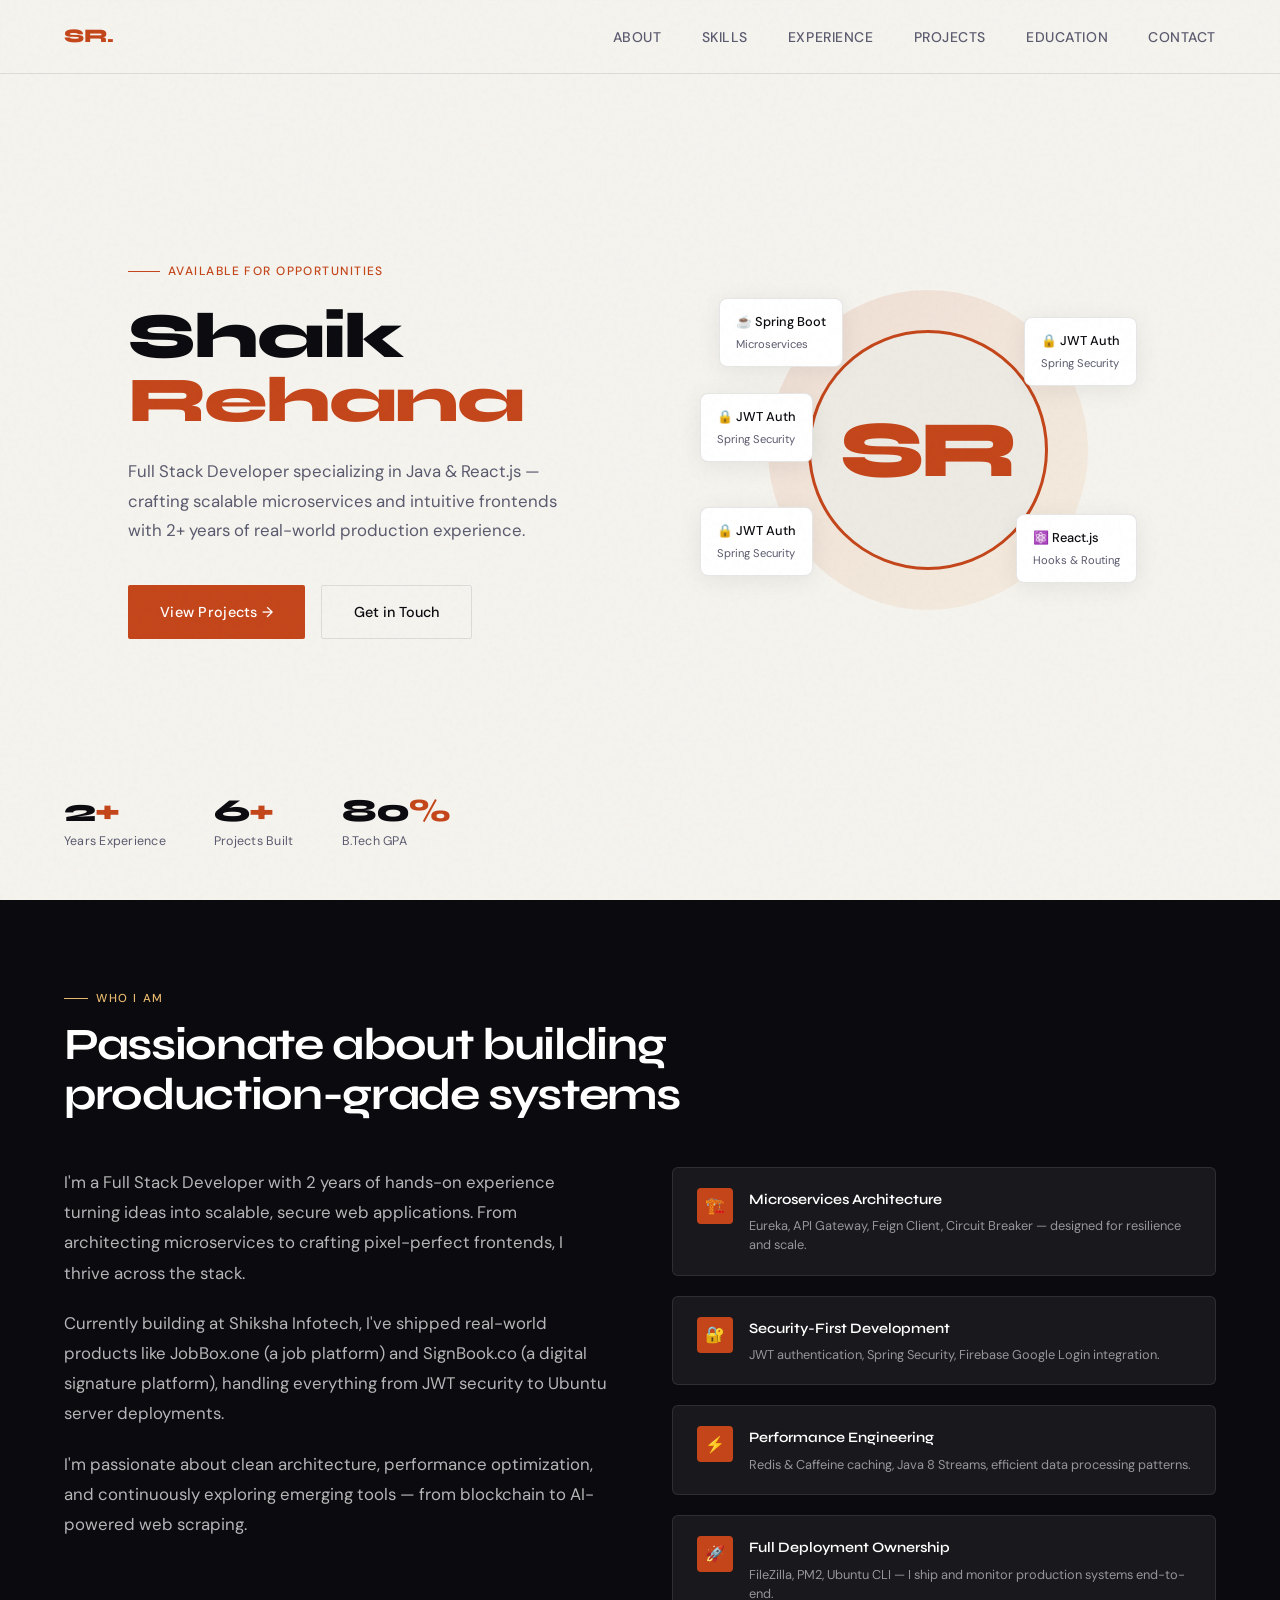
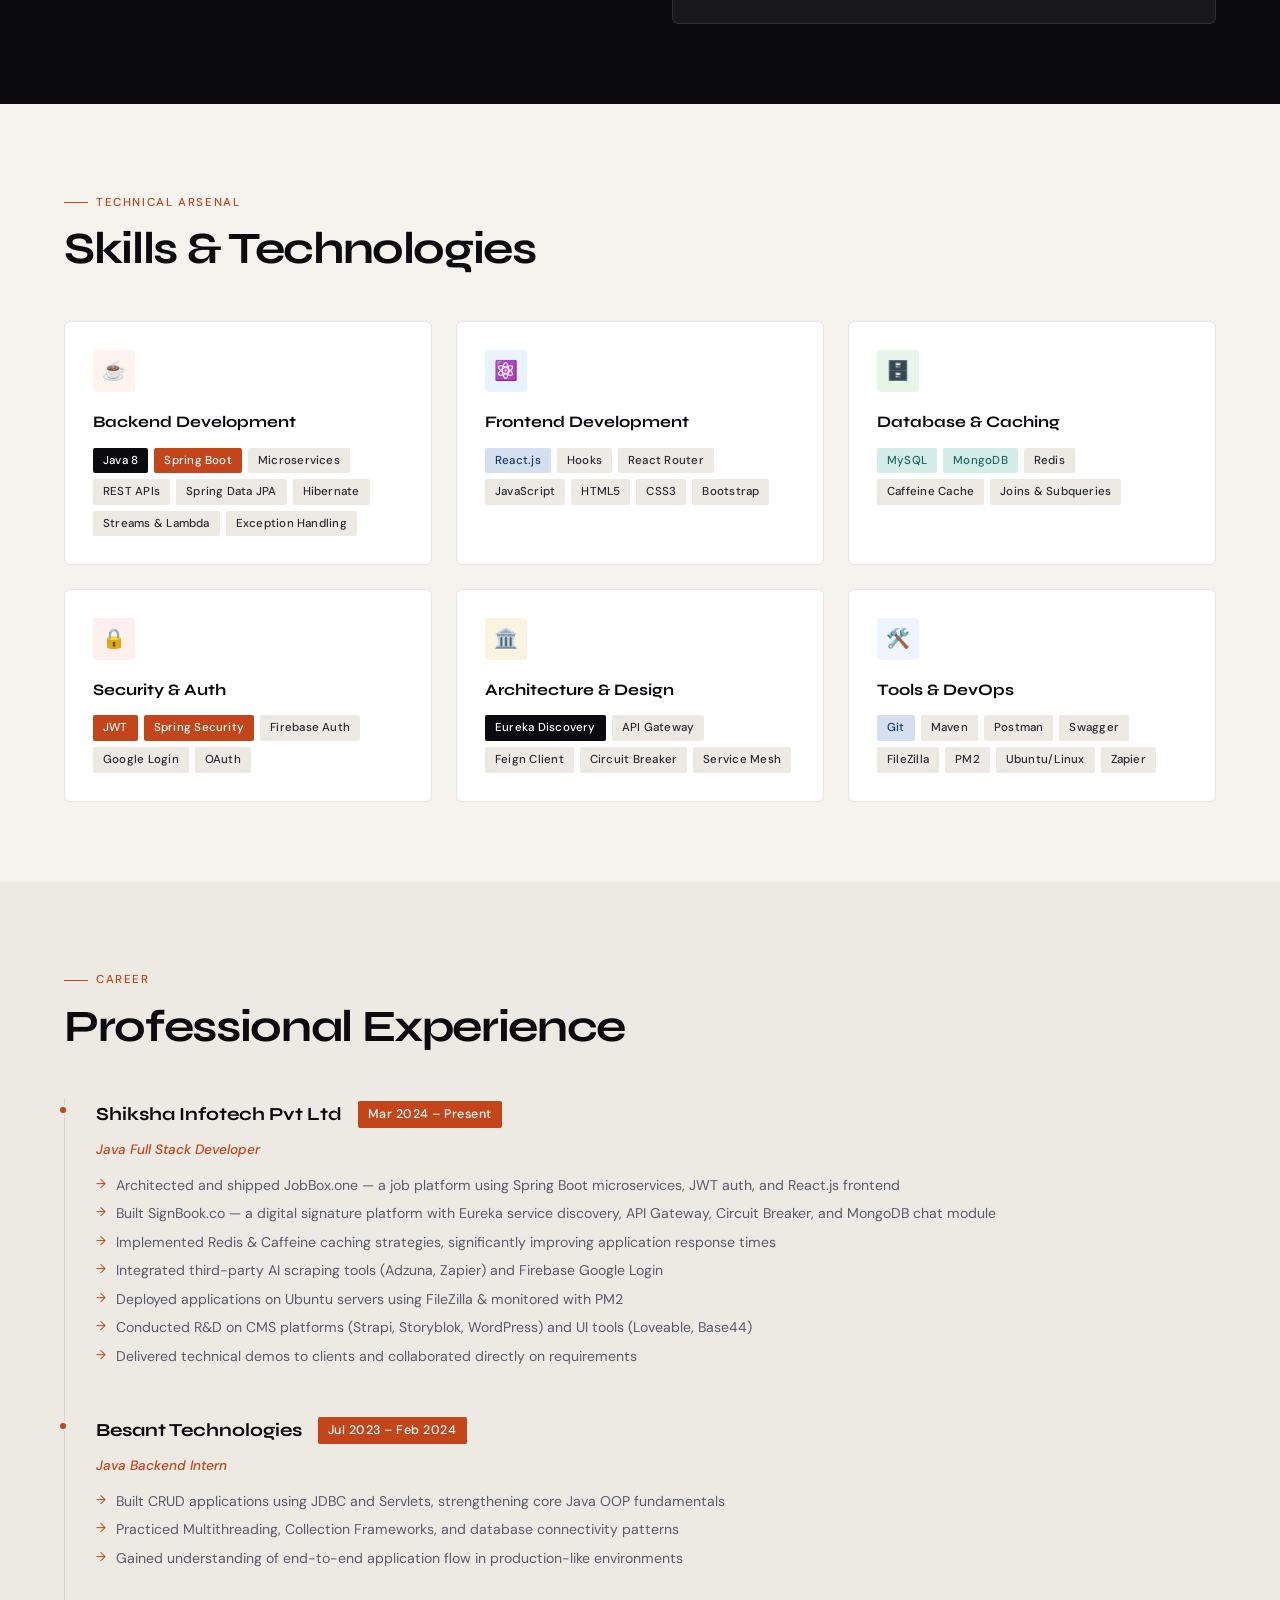
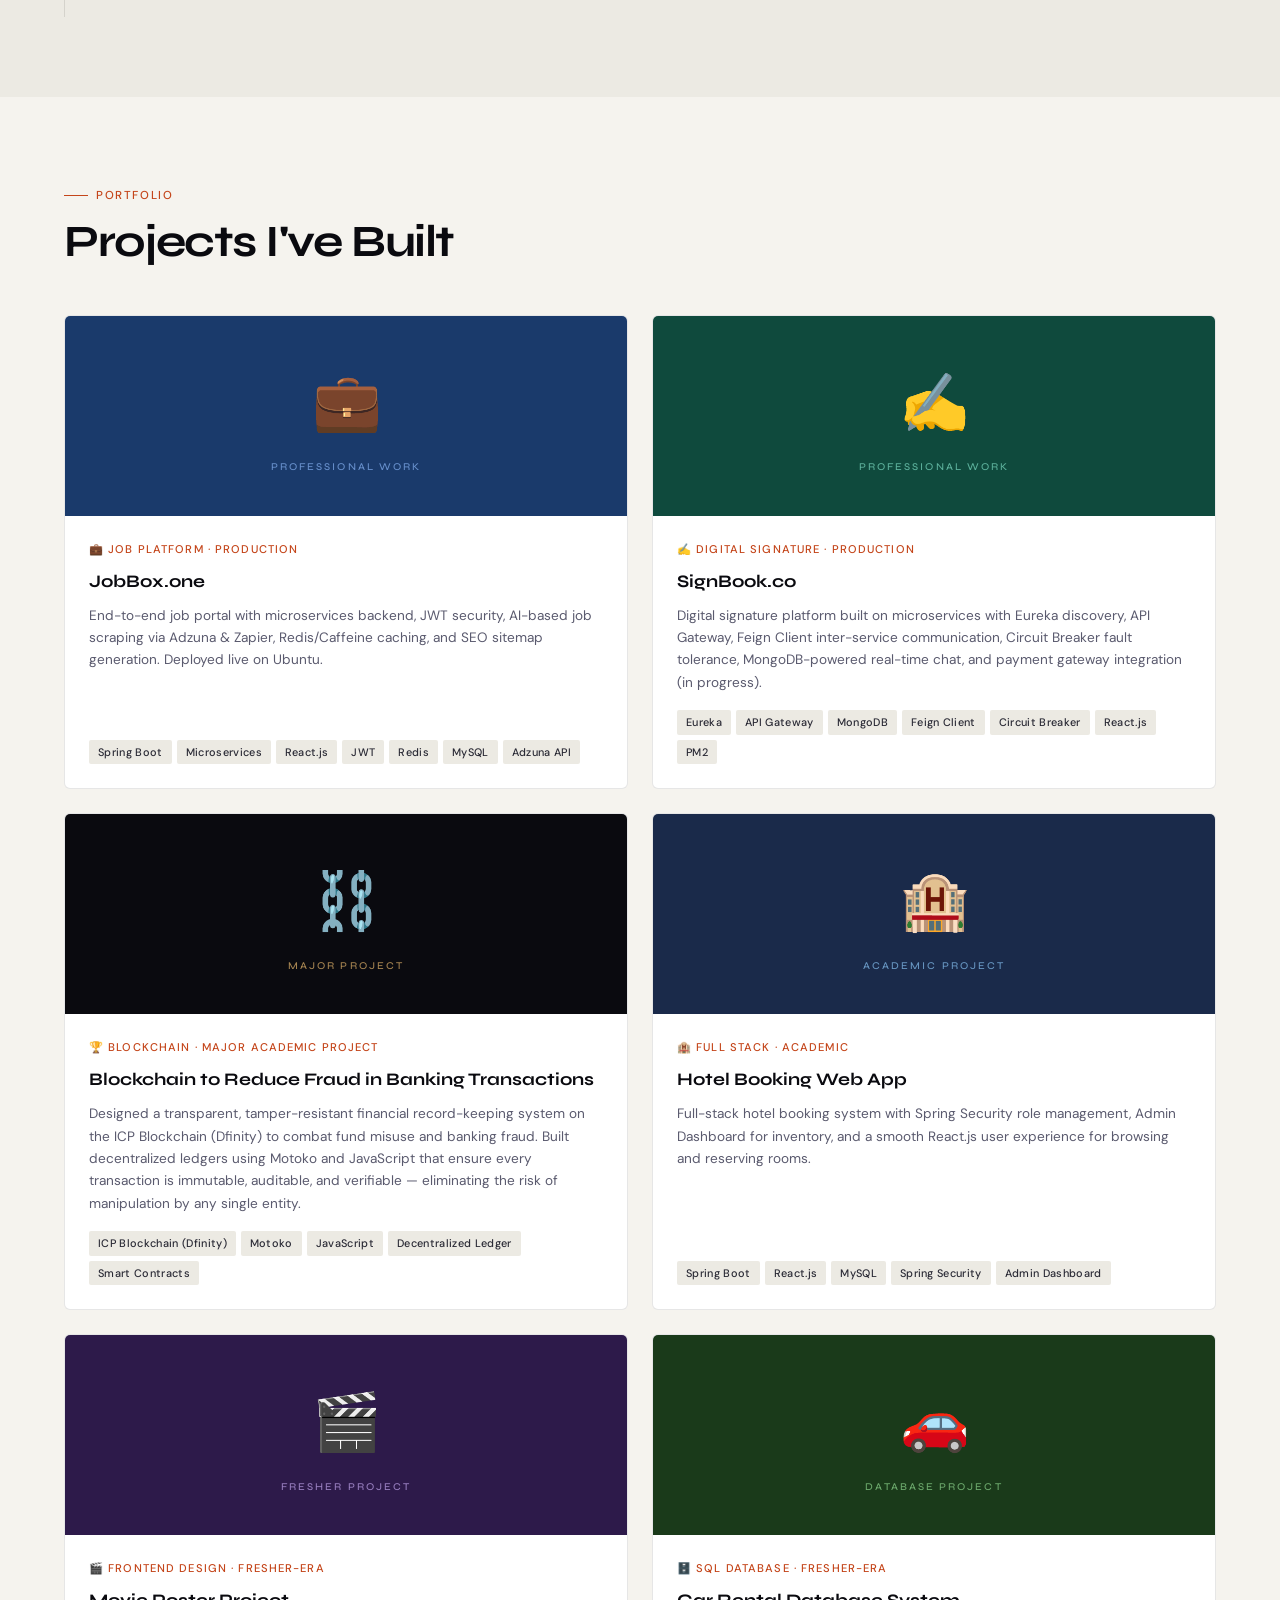
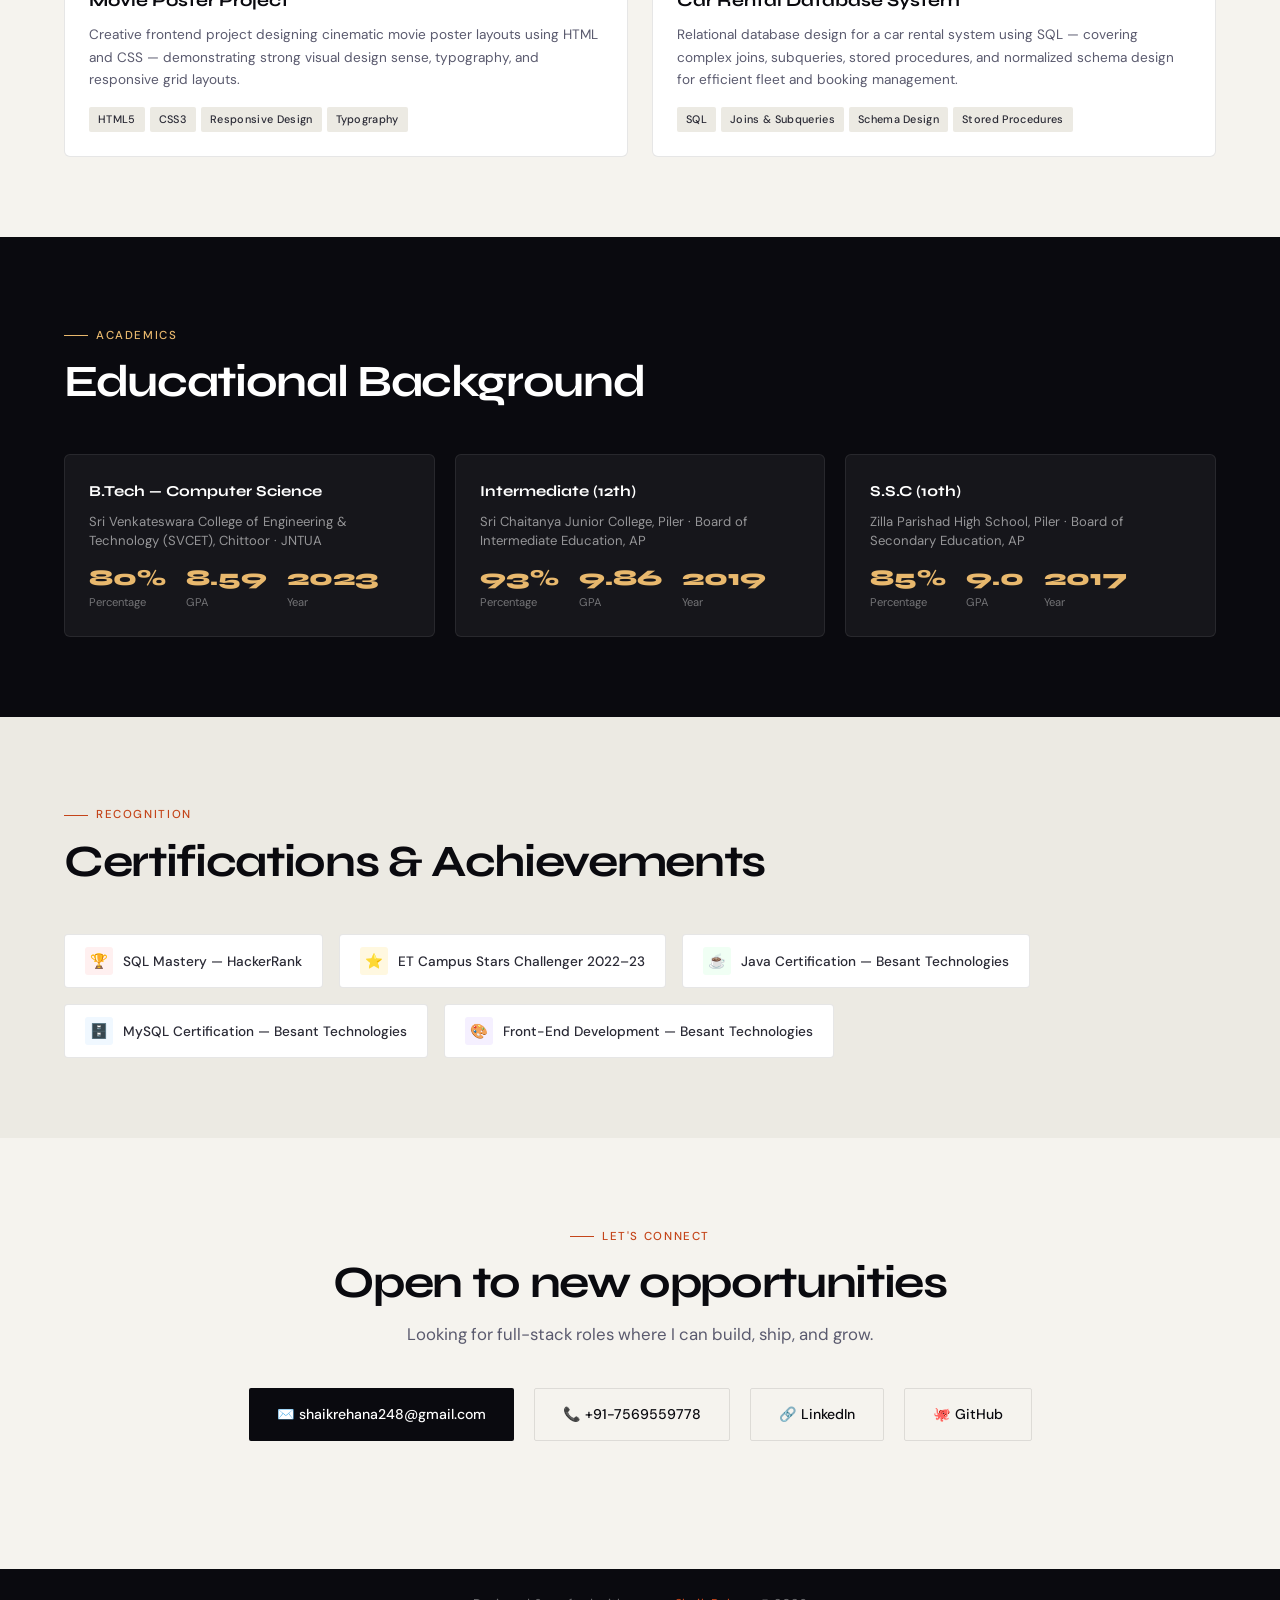
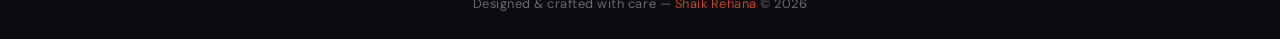
==== commit bd2e0838: "change file name" ====
--- a/index.html
+++ b/index.html
@@ -604,7 +604,7 @@
 
     <!-- FOOTER -->
     <footer>
-      Designed &amp; crafted with care — <span>Shaik Rehana</span> © 2025
+      Designed &amp; crafted with care — <span>Shaik Rehana</span> © 2026
     </footer>
 
     <script>
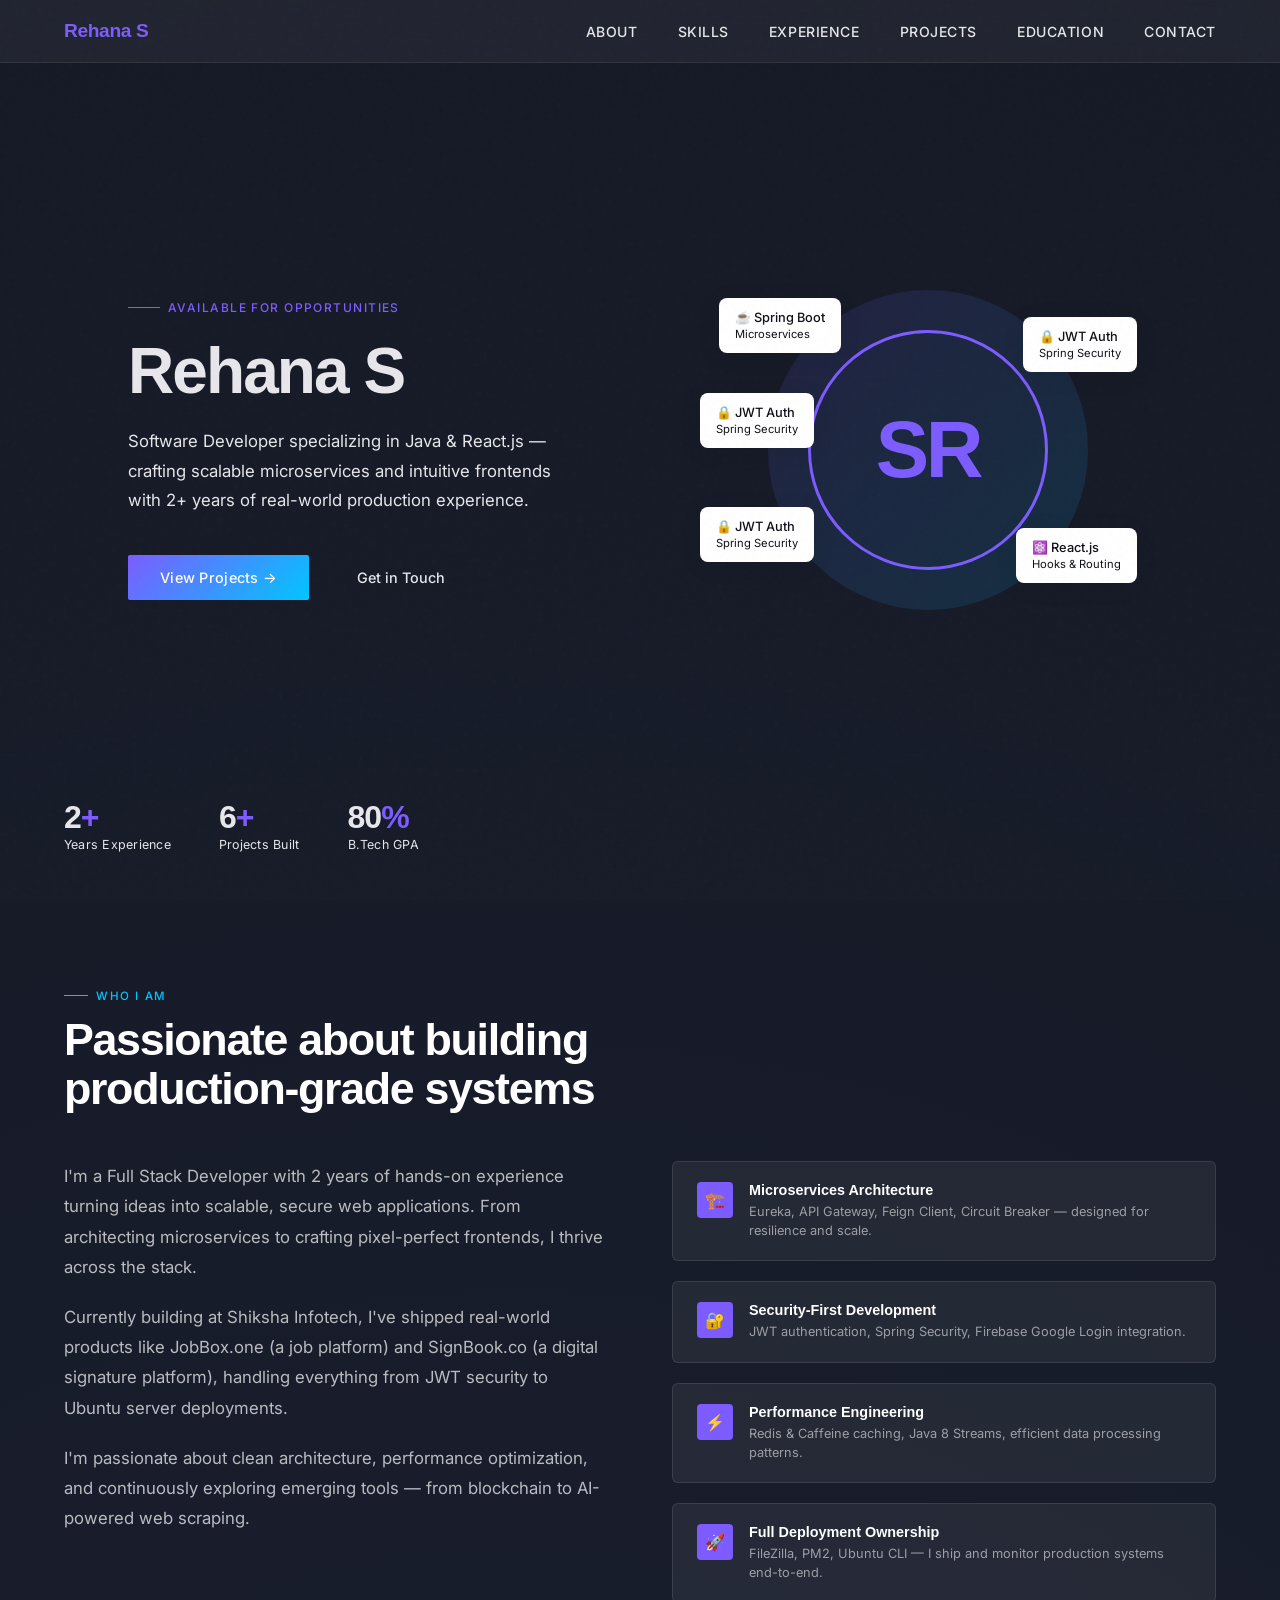
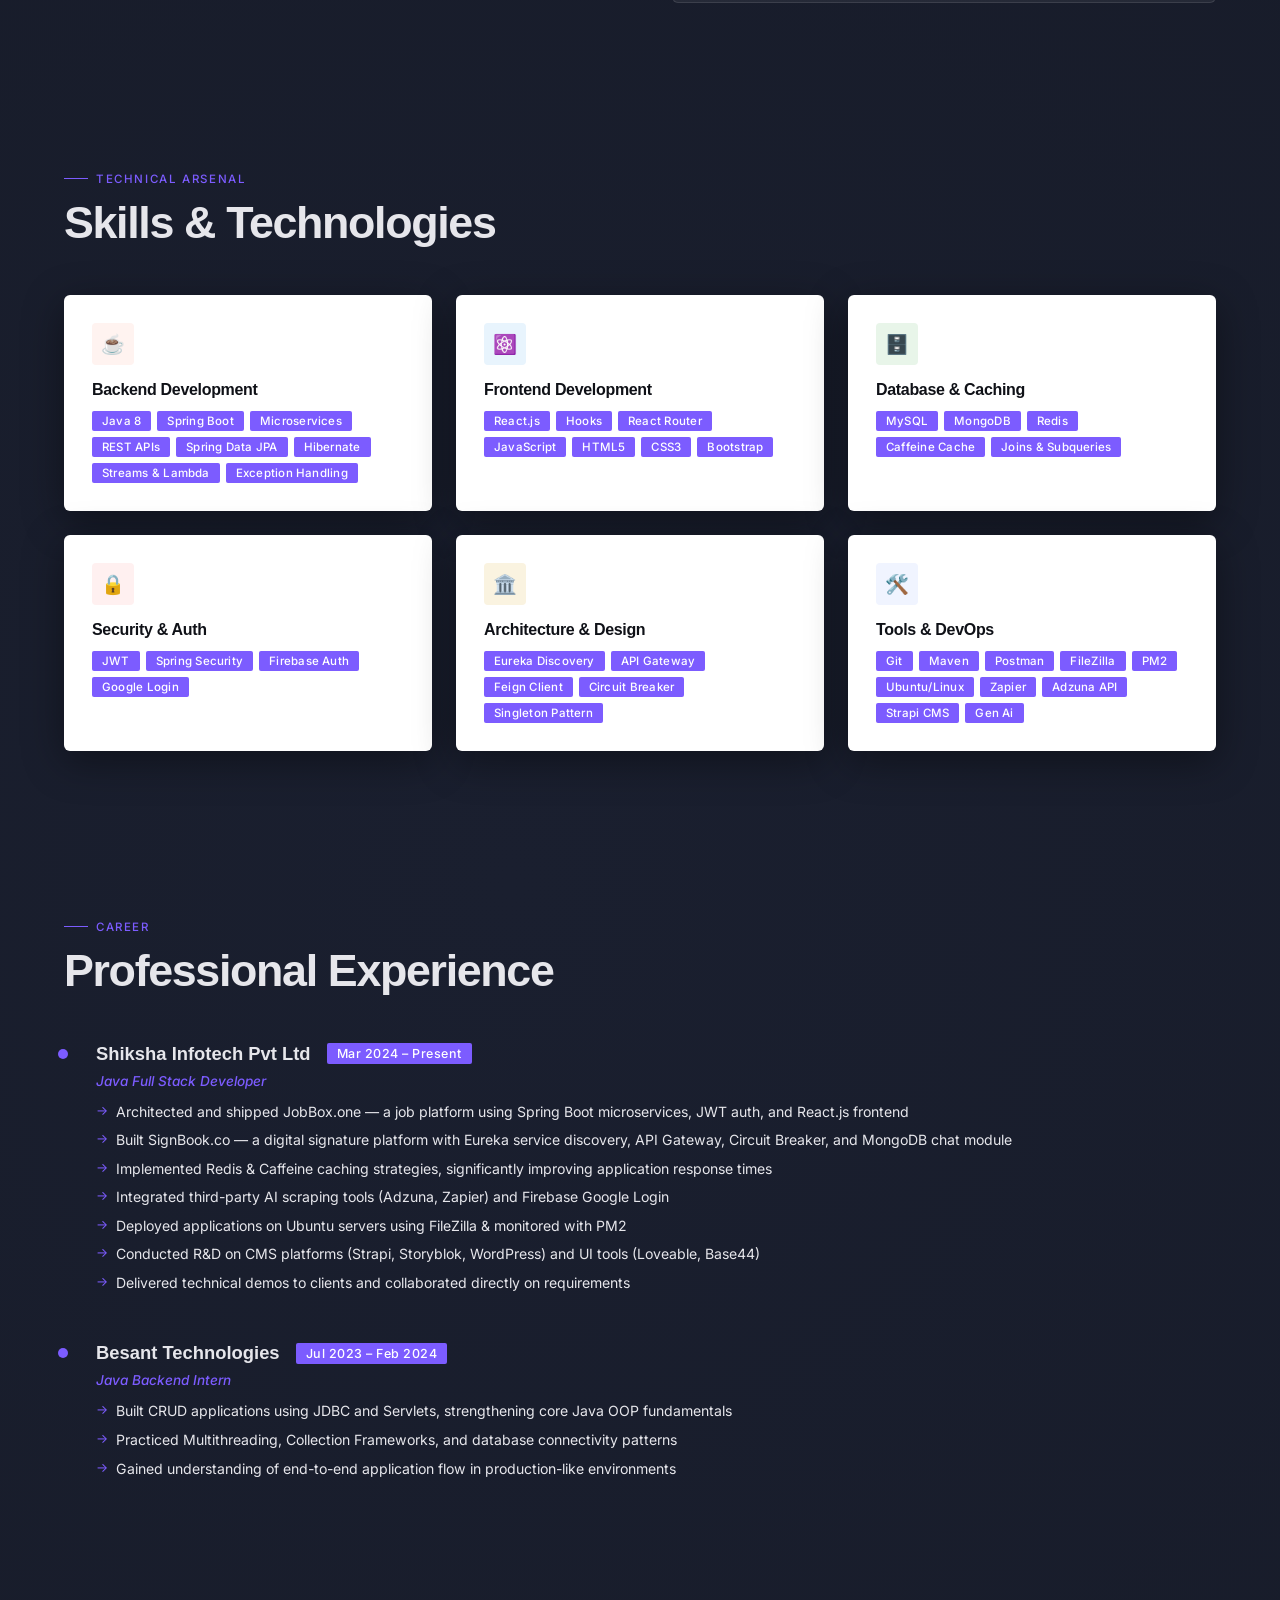
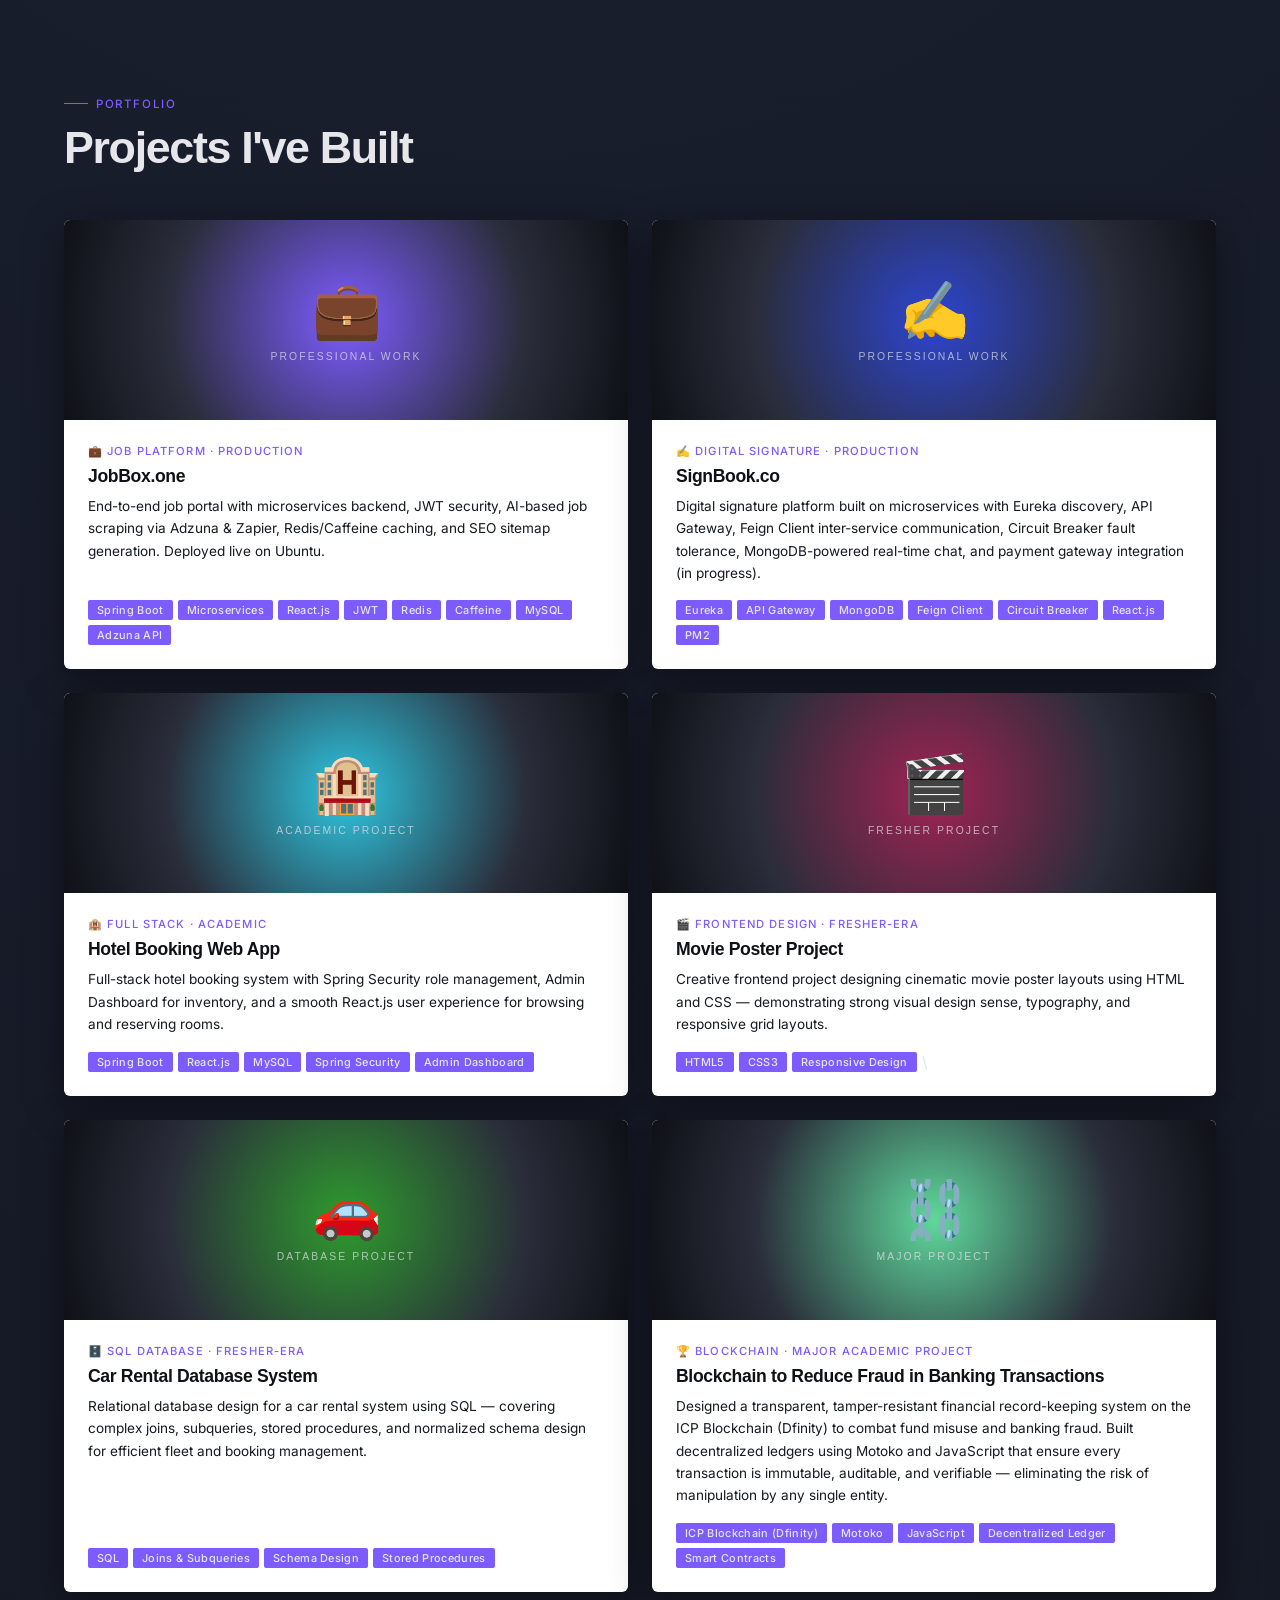
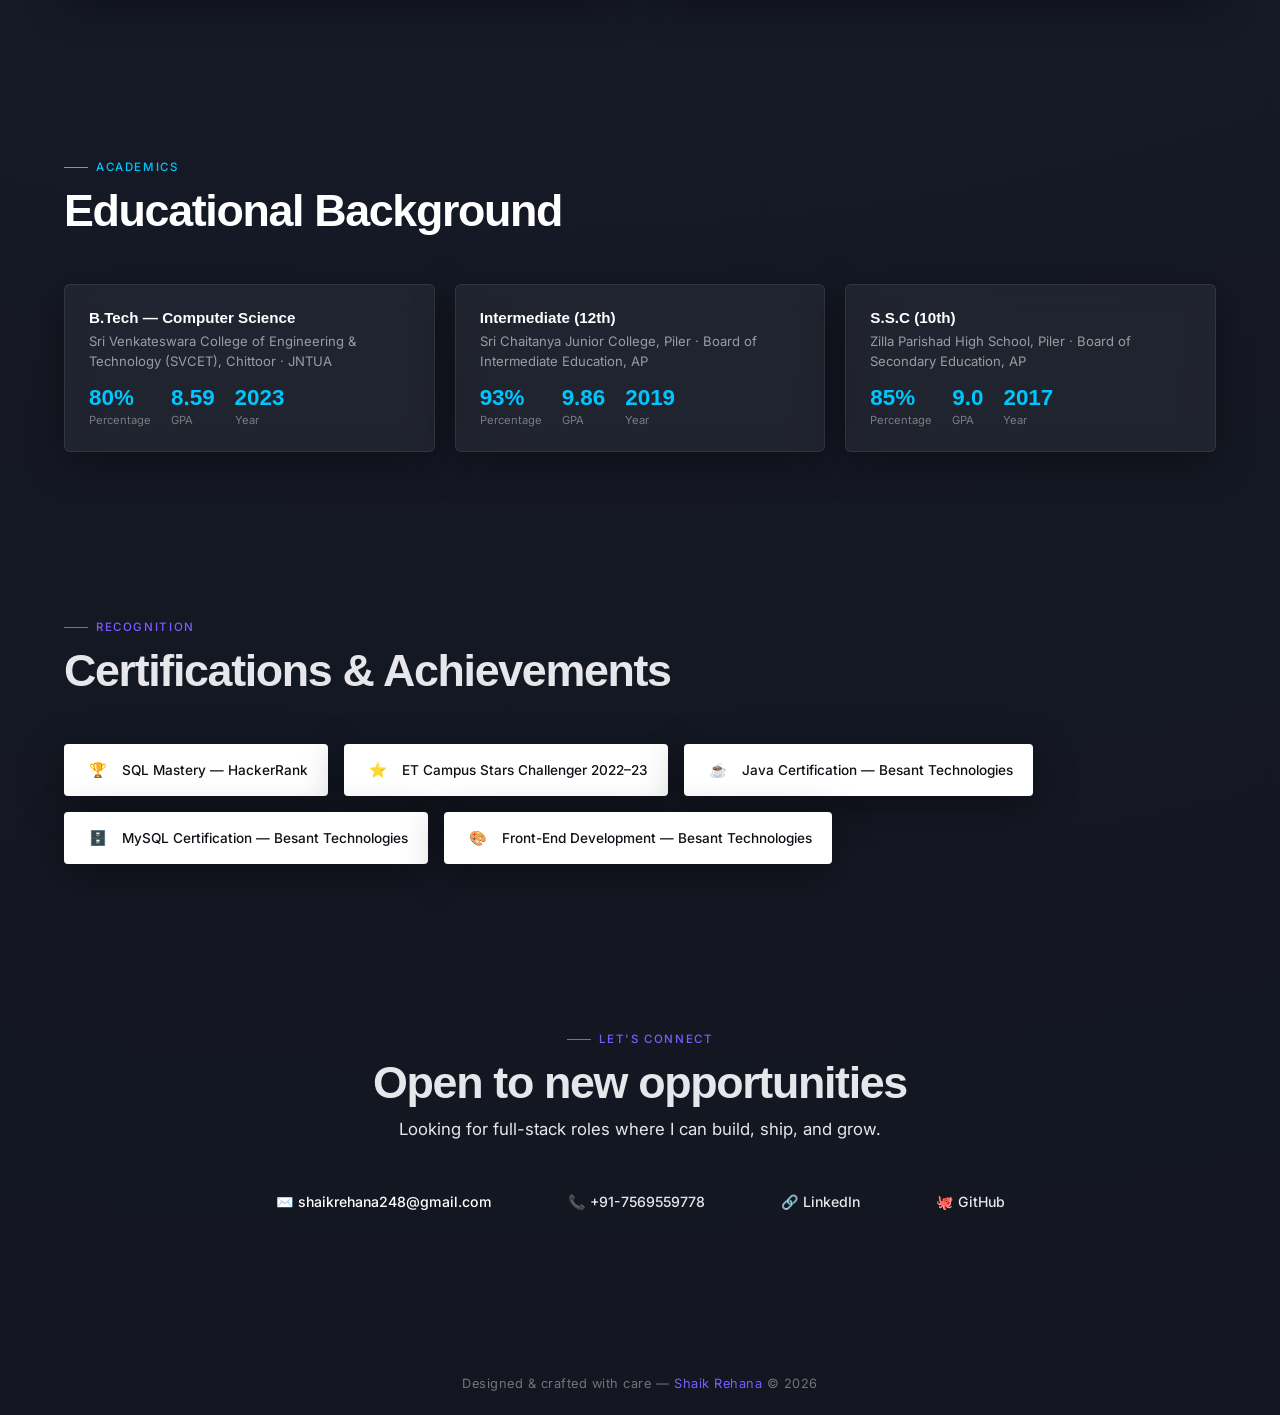
==== commit 4be05476: "commit changes" ====
--- a/index.html
+++ b/index.html
@@ -5,7 +5,7 @@
     <meta name="viewport" content="width=device-width, initial-scale=1.0" />
     <title>Shaik Rehana | Full Stack Developer</title>
     <link
-      href="https://fonts.googleapis.com/css2?family=Syne:wght@400;500;600;700;800&family=DM+Sans:ital,wght@0,300;0,400;0,500;1,300&display=swap"
+      href="https://fonts.googleapis.com/css2?family=Playfair+Display:wght@500;600;700&family=Inter:wght@300;400;500;600&display=swap"
       rel="stylesheet"
     />
     <link rel="stylesheet" href="style.css" />
@@ -13,7 +13,7 @@
   <body>
     <!-- NAV -->
     <nav>
-      <div class="nav-logo">SR.</div>
+      <div class="nav-logo">Rehana S</div>
       <ul class="nav-links">
         <li><a href="#about">About</a></li>
         <li><a href="#skills">Skills</a></li>
@@ -28,11 +28,11 @@
     <section class="hero" id="home">
       <div class="hero-left">
         <div class="hero-tag">Available for opportunities</div>
-        <h1>Shaik<br /><span>Rehana</span></h1>
+        <h1>Rehana S</h1>
         <p class="hero-desc">
-          Full Stack Developer specializing in Java & React.js — crafting
-          scalable microservices and intuitive frontends with 2+ years of
-          real-world production experience.
+          Software Developer specializing in Java & React.js — crafting scalable
+          microservices and intuitive frontends with 2+ years of real-world
+          production experience.
         </p>
         <div class="hero-ctas">
           <a href="#projects" class="btn-primary">View Projects →</a>
@@ -81,7 +81,7 @@
       <div class="section-tag">Who I Am</div>
       <h2>Passionate about building<br />production-grade systems</h2>
       <div class="about-grid">
-        <div class="about-text fade-in">
+        <div class="about-text  animate from-left" style="--delay:0.1s">
           <p>
             I'm a Full Stack Developer with 2 years of hands-on experience
             turning ideas into scalable, secure web applications. From
@@ -100,7 +100,7 @@
             AI-powered web scraping.
           </p>
         </div>
-        <div class="about-highlights fade-in">
+        <div class="about-highlights  animate from-right" style="--delay:0.2s">
           <div class="highlight-card">
             <div class="highlight-icon">🏗️</div>
             <div>
@@ -149,79 +149,92 @@
     <section class="skills-section" id="skills">
       <div class="section-tag">Technical Arsenal</div>
       <h2>Skills &amp; Technologies</h2>
+
       <div class="skills-grid">
-        <div class="skill-card fade-in">
+        <!-- Backend -->
+        <div class="skill-card animate from-bottom" style="--delay:0.1s">
           <div class="skill-card-icon" style="background: #fff3f0">☕</div>
           <h3>Backend Development</h3>
           <div class="skill-tags">
-            <span class="skill-tag tag-dark">Java 8</span>
+            <span class="skill-tag tag-accent">Java 8</span>
             <span class="skill-tag tag-accent">Spring Boot</span>
-            <span class="skill-tag tag-light">Microservices</span>
-            <span class="skill-tag tag-light">REST APIs</span>
-            <span class="skill-tag tag-light">Spring Data JPA</span>
-            <span class="skill-tag tag-light">Hibernate</span>
-            <span class="skill-tag tag-light">Streams &amp; Lambda</span>
-            <span class="skill-tag tag-light">Exception Handling</span>
-          </div>
-        </div>
-        <div class="skill-card fade-in">
+            <span class="skill-tag tag-accent">Microservices</span>
+            <span class="skill-tag tag-accent">REST APIs</span>
+            <span class="skill-tag tag-accent">Spring Data JPA</span>
+            <span class="skill-tag tag-accent">Hibernate</span>
+            <span class="skill-tag tag-accent">Streams & Lambda</span>
+            <span class="skill-tag tag-accent">Exception Handling</span>
+          </div>
+        </div>
+
+        <!-- Frontend -->
+        <div class="skill-card animate from-bottom" style="--delay:0.2s">
           <div class="skill-card-icon" style="background: #e8f4fd">⚛️</div>
           <h3>Frontend Development</h3>
           <div class="skill-tags">
-            <span class="skill-tag tag-blue">React.js</span>
-            <span class="skill-tag tag-light">Hooks</span>
-            <span class="skill-tag tag-light">React Router</span>
-            <span class="skill-tag tag-light">JavaScript</span>
-            <span class="skill-tag tag-light">HTML5</span>
-            <span class="skill-tag tag-light">CSS3</span>
-            <span class="skill-tag tag-light">Bootstrap</span>
-          </div>
-        </div>
-        <div class="skill-card fade-in">
+            <span class="skill-tag tag-accent">React.js</span>
+            <span class="skill-tag tag-accent">Hooks</span>
+            <span class="skill-tag tag-accent">React Router</span>
+            <span class="skill-tag tag-accent">JavaScript</span>
+            <span class="skill-tag tag-accent">HTML5</span>
+            <span class="skill-tag tag-accent">CSS3</span>
+            <span class="skill-tag tag-accent">Bootstrap</span>
+          </div>
+        </div>
+
+        <!-- Database -->
+        <div class="skill-card  animate from-bottom" style="--delay:0.1s">
           <div class="skill-card-icon" style="background: #e8f5e9">🗄️</div>
-          <h3>Database &amp; Caching</h3>
+          <h3>Database & Caching</h3>
           <div class="skill-tags">
-            <span class="skill-tag tag-teal">MySQL</span>
-            <span class="skill-tag tag-teal">MongoDB</span>
-            <span class="skill-tag tag-light">Redis</span>
-            <span class="skill-tag tag-light">Caffeine Cache</span>
-            <span class="skill-tag tag-light">Joins &amp; Subqueries</span>
-          </div>
-        </div>
-        <div class="skill-card fade-in">
+            <span class="skill-tag tag-accent">MySQL</span>
+            <span class="skill-tag tag-accent">MongoDB</span>
+            <span class="skill-tag tag-accent">Redis</span>
+            <span class="skill-tag tag-accent">Caffeine Cache</span>
+            <span class="skill-tag tag-accent">Joins & Subqueries</span>
+          </div>
+        </div>
+
+        <!-- Security -->
+        <div class="skill-card animate from-bottom" style="--delay:0.2s">
           <div class="skill-card-icon" style="background: #fff0f0">🔒</div>
-          <h3>Security &amp; Auth</h3>
+          <h3>Security & Auth</h3>
           <div class="skill-tags">
             <span class="skill-tag tag-accent">JWT</span>
             <span class="skill-tag tag-accent">Spring Security</span>
-            <span class="skill-tag tag-light">Firebase Auth</span>
-            <span class="skill-tag tag-light">Google Login</span>
-            <span class="skill-tag tag-light">OAuth</span>
-          </div>
-        </div>
-        <div class="skill-card fade-in">
+            <span class="skill-tag tag-accent">Firebase Auth</span>
+            <span class="skill-tag tag-accent">Google Login</span>
+          </div>
+        </div>
+
+        <!-- Architecture -->
+        <div class="skill-card animate from-bottom" style="--delay:0.4s">
           <div class="skill-card-icon" style="background: #faf3e0">🏛️</div>
-          <h3>Architecture &amp; Design</h3>
+          <h3>Architecture & Design</h3>
           <div class="skill-tags">
-            <span class="skill-tag tag-dark">Eureka Discovery</span>
-            <span class="skill-tag tag-light">API Gateway</span>
-            <span class="skill-tag tag-light">Feign Client</span>
-            <span class="skill-tag tag-light">Circuit Breaker</span>
-            <span class="skill-tag tag-light">Service Mesh</span>
-          </div>
-        </div>
-        <div class="skill-card fade-in">
+            <span class="skill-tag tag-accent">Eureka Discovery</span>
+            <span class="skill-tag tag-accent">API Gateway</span>
+            <span class="skill-tag tag-accent">Feign Client</span>
+            <span class="skill-tag tag-accent">Circuit Breaker</span>
+            <span class="skill-tag tag-accent">Singleton Pattern</span>
+          </div>
+        </div>
+
+        <!-- Tools -->
+        <div class="skill-card animate from-bottom" style="--delay:0.2s">
           <div class="skill-card-icon" style="background: #f0f4ff">🛠️</div>
-          <h3>Tools &amp; DevOps</h3>
+          <h3>Tools & DevOps</h3>
           <div class="skill-tags">
-            <span class="skill-tag tag-blue">Git</span>
-            <span class="skill-tag tag-light">Maven</span>
-            <span class="skill-tag tag-light">Postman</span>
-            <span class="skill-tag tag-light">Swagger</span>
-            <span class="skill-tag tag-light">FileZilla</span>
-            <span class="skill-tag tag-light">PM2</span>
-            <span class="skill-tag tag-light">Ubuntu/Linux</span>
-            <span class="skill-tag tag-light">Zapier</span>
+            <span class="skill-tag tag-accent">Git</span>
+            <span class="skill-tag tag-accent">Maven</span>
+            <span class="skill-tag tag-accent">Postman</span>
+            <span class="skill-tag tag-accent">FileZilla</span>
+            <span class="skill-tag tag-accent">PM2</span>
+            <span class="skill-tag tag-accent">Ubuntu/Linux</span>
+            <span class="skill-tag tag-accent">Zapier</span>
+            <span class="skill-tag tag-accent">Adzuna API</span>
+            <span class="skill-tag tag-accent">Strapi CMS</span>
+            <span class="skill-tag tag-accent">Gen Ai</span>
           </div>
         </div>
       </div>
@@ -233,7 +246,7 @@
       <h2>Professional Experience</h2>
       <div class="exp-timeline">
         <!-- Current Job -->
-        <div class="exp-item fade-in">
+        <div class="exp-item animate from-right" style="--delay:0.1s">
           <div class="exp-meta">
             <span class="exp-company">Shiksha Infotech Pvt Ltd</span>
             <span class="exp-period">Mar 2024 – Present</span>
@@ -272,7 +285,7 @@
           </ul>
         </div>
         <!-- Internship -->
-        <div class="exp-item fade-in">
+        <div class="exp-item animate from-right" style="--delay:0.1s">
           <div class="exp-meta">
             <span class="exp-company">Besant Technologies</span>
             <span class="exp-period">Jul 2023 – Feb 2024</span>
@@ -302,7 +315,7 @@
       <h2>Projects I've Built</h2>
       <div class="projects-grid">
         <!-- JobBox -->
-        <div class="project-card fade-in">
+        <div class="project-card animate from-left" style="--delay:0.1s">
           <div class="project-banner banner-jobbox">
             <div class="project-inner-banner">
               <div class="banner-icon">💼</div>
@@ -323,6 +336,7 @@
               <span class="tech-pill">React.js</span>
               <span class="tech-pill">JWT</span>
               <span class="tech-pill">Redis</span>
+              <span class="tech-pill">Caffeine</span>
               <span class="tech-pill">MySQL</span>
               <span class="tech-pill">Adzuna API</span>
             </div>
@@ -330,7 +344,7 @@
         </div>
 
         <!-- SignBook -->
-        <div class="project-card fade-in">
+        <div class="project-card animate from-right" style="--delay:0.1s">
           <div class="project-banner banner-signbook">
             <div class="project-inner-banner">
               <div class="banner-icon">✍️</div>
@@ -360,8 +374,84 @@
           </div>
         </div>
 
+        <!-- Hotel Booking -->
+        <div class="project-card animate from-left" style="--delay:0.1s">
+          <div class="project-banner banner-hotel">
+            <div class="project-inner-banner">
+              <div class="banner-icon">🏨</div>
+              <div class="banner-label">Academic Project</div>
+            </div>
+          </div>
+          <div class="project-body">
+            <div class="project-category">🏨 Full Stack · Academic</div>
+            <h3>Hotel Booking Web App</h3>
+            <p class="project-desc">
+              Full-stack hotel booking system with Spring Security role
+              management, Admin Dashboard for inventory, and a smooth React.js
+              user experience for browsing and reserving rooms.
+            </p>
+            <div class="project-tech">
+              <span class="tech-pill">Spring Boot</span>
+              <span class="tech-pill">React.js</span>
+              <span class="tech-pill">MySQL</span>
+              <span class="tech-pill">Spring Security</span>
+              <span class="tech-pill">Admin Dashboard</span>
+            </div>
+          </div>
+        </div>
+
+        <!-- Movie Poster -->
+        <div class="project-card animate from-right" style="--delay:0.1s">
+          <div class="project-banner banner-movies">
+            <div class="project-inner-banner">
+              <div class="banner-icon">🎬</div>
+              <div class="banner-label">Fresher Project</div>
+            </div>
+          </div>
+          <div class="project-body">
+            <div class="project-category">🎬 Frontend Design · Fresher-era</div>
+            <h3>Movie Poster Project</h3>
+            <p class="project-desc">
+              Creative frontend project designing cinematic movie poster layouts
+              using HTML and CSS — demonstrating strong visual design sense,
+              typography, and responsive grid layouts.
+            </p>
+            <div class="project-tech">
+              <span class="tech-pill">HTML5</span>
+              <span class="tech-pill">CSS3</span>
+              <span class="tech-pill">Responsive Design</span>
+              \
+            </div>
+          </div>
+        </div>
+
+        <!-- Car Rental DB -->
+        <div class="project-card animate from-left" style="--delay:0.1s">
+          <div class="project-banner banner-rental">
+            <div class="project-inner-banner">
+              <div class="banner-icon">🚗</div>
+              <div class="banner-label">Database Project</div>
+            </div>
+          </div>
+          <div class="project-body">
+            <div class="project-category">🗄️ SQL Database · Fresher-era</div>
+            <h3>Car Rental Database System</h3>
+            <p class="project-desc">
+              Relational database design for a car rental system using SQL —
+              covering complex joins, subqueries, stored procedures, and
+              normalized schema design for efficient fleet and booking
+              management.
+            </p>
+            <div class="project-tech">
+              <span class="tech-pill">SQL</span>
+              <span class="tech-pill">Joins &amp; Subqueries</span>
+              <span class="tech-pill">Schema Design</span>
+              <span class="tech-pill">Stored Procedures</span>
+            </div>
+          </div>
+        </div>
         <!-- FEATURED: Blockchain -->
-        <div class="project-card fade-in">
+        <div class="project-card animate from-right" style="--delay:0.1s">
           <div class="project-banner banner-blockchain">
             <div class="project-inner-banner">
               <div class="banner-icon">⛓️</div>
@@ -390,86 +480,6 @@
             </div>
           </div>
         </div>
-
-        <!-- Hotel Booking -->
-        <div class="project-card fade-in">
-          <div
-            class="project-banner"
-            style="background: #1a2a4a; color: #88c4f5"
-          >
-            <div class="project-inner-banner">
-              <div class="banner-icon">🏨</div>
-              <div class="banner-label">Academic Project</div>
-            </div>
-          </div>
-          <div class="project-body">
-            <div class="project-category">🏨 Full Stack · Academic</div>
-            <h3>Hotel Booking Web App</h3>
-            <p class="project-desc">
-              Full-stack hotel booking system with Spring Security role
-              management, Admin Dashboard for inventory, and a smooth React.js
-              user experience for browsing and reserving rooms.
-            </p>
-            <div class="project-tech">
-              <span class="tech-pill">Spring Boot</span>
-              <span class="tech-pill">React.js</span>
-              <span class="tech-pill">MySQL</span>
-              <span class="tech-pill">Spring Security</span>
-              <span class="tech-pill">Admin Dashboard</span>
-            </div>
-          </div>
-        </div>
-
-        <!-- Movie Poster -->
-        <div class="project-card fade-in">
-          <div class="project-banner banner-movies">
-            <div class="project-inner-banner">
-              <div class="banner-icon">🎬</div>
-              <div class="banner-label">Fresher Project</div>
-            </div>
-          </div>
-          <div class="project-body">
-            <div class="project-category">🎬 Frontend Design · Fresher-era</div>
-            <h3>Movie Poster Project</h3>
-            <p class="project-desc">
-              Creative frontend project designing cinematic movie poster layouts
-              using HTML and CSS — demonstrating strong visual design sense,
-              typography, and responsive grid layouts.
-            </p>
-            <div class="project-tech">
-              <span class="tech-pill">HTML5</span>
-              <span class="tech-pill">CSS3</span>
-              <span class="tech-pill">Responsive Design</span>
-              <span class="tech-pill">Typography</span>
-            </div>
-          </div>
-        </div>
-
-        <!-- Car Rental DB -->
-        <div class="project-card fade-in">
-          <div class="project-banner banner-rental">
-            <div class="project-inner-banner">
-              <div class="banner-icon">🚗</div>
-              <div class="banner-label">Database Project</div>
-            </div>
-          </div>
-          <div class="project-body">
-            <div class="project-category">🗄️ SQL Database · Fresher-era</div>
-            <h3>Car Rental Database System</h3>
-            <p class="project-desc">
-              Relational database design for a car rental system using SQL —
-              covering complex joins, subqueries, stored procedures, and
-              normalized schema design for efficient fleet and booking
-              management.
-            </p>
-            <div class="project-tech">
-              <span class="tech-pill">SQL</span>
-              <span class="tech-pill">Joins &amp; Subqueries</span>
-              <span class="tech-pill">Schema Design</span>
-              <span class="tech-pill">Stored Procedures</span>
-            </div>
-          </div>
-        </div>
       </div>
     </section>
 
@@ -478,7 +488,7 @@
       <div class="section-tag">Academics</div>
       <h2>Educational Background</h2>
       <div class="edu-grid">
-        <div class="edu-card fade-in">
+        <div class="edu-card animate zoom-in" style="--delay:0.2s">
           <div class="edu-degree">B.Tech — Computer Science</div>
           <div class="edu-school">
             Sri Venkateswara College of Engineering &amp; Technology (SVCET),
@@ -499,7 +509,7 @@
             </div>
           </div>
         </div>
-        <div class="edu-card fade-in">
+        <div class="edu-card animate zoom-in" style="--delay:0.1s">
           <div class="edu-degree">Intermediate (12th)</div>
           <div class="edu-school">
             Sri Chaitanya Junior College, Piler · Board of Intermediate
@@ -520,7 +530,7 @@
             </div>
           </div>
         </div>
-        <div class="edu-card fade-in">
+        <div class="edu-card animate zoom-in" style="--delay:0.4s">
           <div class="edu-degree">S.S.C (10th)</div>
           <div class="edu-school">
             Zilla Parishad High School, Piler · Board of Secondary Education, AP
@@ -547,25 +557,25 @@
     <section class="certifications">
       <div class="section-tag">Recognition</div>
       <h2>Certifications &amp; Achievements</h2>
-      <div class="certs-grid fade-in">
+      <div class="certs-grid animate from-bottom" style="--delay:0.1s">
         <div class="cert-badge">
-          <div class="cert-icon" style="background: #fff0f0">🏆</div>
+          <div class="cert-icon">🏆</div>
           SQL Mastery — HackerRank
         </div>
         <div class="cert-badge">
-          <div class="cert-icon" style="background: #fff8e0">⭐</div>
+          <div class="cert-icon">⭐</div>
           ET Campus Stars Challenger 2022–23
         </div>
         <div class="cert-badge">
-          <div class="cert-icon" style="background: #f0fff4">☕</div>
+          <div class="cert-icon">☕</div>
           Java Certification — Besant Technologies
         </div>
         <div class="cert-badge">
-          <div class="cert-icon" style="background: #f0f8ff">🗄️</div>
+          <div class="cert-icon">🗄️</div>
           MySQL Certification — Besant Technologies
         </div>
         <div class="cert-badge">
-          <div class="cert-icon" style="background: #f5f0ff">🎨</div>
+          <div class="cert-icon">🎨</div>
           Front-End Development — Besant Technologies
         </div>
       </div>
@@ -573,14 +583,14 @@
 
     <!-- CONTACT -->
     <section class="contact" id="contact">
-      <div class="section-tag" style="justify-content: center">
+      <div class="section-tag animate from-right" style="justify-content: center ;--delay:0.1s">
         Let's Connect
       </div>
-      <h2>Open to new opportunities</h2>
-      <p class="contact-sub">
+      <h2 class="animate from-right" style="--delay:0.1s">Open to new opportunities</h2>
+      <p class="contact-sub  animate from-right" style="--delay:0.1s">
         Looking for full-stack roles where I can build, ship, and grow.
       </p>
-      <div class="contact-links">
+      <div class="contact-links animate zoom-in" style="--delay:0.1s">
         <a href="mailto:shaikrehana248@gmail.com" class="contact-link"
           >✉️ shaikrehana248@gmail.com</a
         >
@@ -608,20 +618,35 @@
     </footer>
 
     <script>
+      let lastScrollY = window.scrollY;
+
       const observer = new IntersectionObserver(
         (entries) => {
           entries.forEach((entry) => {
+            const currentScrollY = window.scrollY;
+            const goingDown = currentScrollY > lastScrollY;
+
             if (entry.isIntersecting) {
               entry.target.classList.add("visible");
+
+              // direction class
+              entry.target.classList.remove("scroll-up", "scroll-down");
+              entry.target.classList.add(
+                goingDown ? "scroll-down" : "scroll-up",
+              );
             }
+
+            lastScrollY = currentScrollY;
           });
         },
-        { threshold: 0.1 },
+        {
+          threshold: 0.15,
+        },
       );
 
-      document
-        .querySelectorAll(".fade-in")
-        .forEach((el) => observer.observe(el));
+      document.querySelectorAll(".animate").forEach((el) => {
+        observer.observe(el);
+      });
     </script>
   </body>
 </html>
--- a/style.css
+++ b/style.css
@@ -1,839 +1,1163 @@
-
-  *, *::before, *::after { box-sizing: border-box; margin: 0; padding: 0; }
-
-  :root {
-    --ink: #0a0a0f;
-    --ink-2: #2a2a35;
-    --ink-3: #5a5a6e;
-    --paper: #f5f3ee;
-    --paper-2: #eceae3;
-    --accent: #c4451a;
-    --accent-2: #e8b86d;
-    --teal: #1a6b5e;
-    --teal-light: #d4ede9;
-    --blue: #1a3a6b;
-    --blue-light: #d4dff0;
-    --card-border: rgba(10,10,15,0.1);
-  }
-
-  html { scroll-behavior: smooth; }
-
-  body {
-    font-family: 'DM Sans', sans-serif;
-    background: var(--paper);
-    color: var(--ink);
-    overflow-x: hidden;
-    font-size: 16px;
-    line-height: 1.7;
-  }
-
-  /* NOISE TEXTURE OVERLAY */
-  body::before {
-    content: '';
-    position: fixed;
-    inset: 0;
-    background-image: url("data:image/svg+xml,%3Csvg viewBox='0 0 200 200' xmlns='http://www.w3.org/2000/svg'%3E%3Cfilter id='n'%3E%3CfeTurbulence type='fractalNoise' baseFrequency='0.9' numOctaves='4' stitchTiles='stitch'/%3E%3C/filter%3E%3Crect width='100%25' height='100%25' filter='url(%23n)' opacity='0.04'/%3E%3C/svg%3E");
-    pointer-events: none;
-    z-index: 9999;
-    opacity: 0.5;
-  }
-
-  /* ───── NAV ───── */
-  nav {
-    position: fixed;
-    top: 0; left: 0; right: 0;
-    z-index: 100;
-    display: flex;
-    justify-content: space-between;
-    align-items: center;
-    padding: 1.25rem 4rem;
-    background: rgba(245,243,238,0.85);
-    backdrop-filter: blur(12px);
-    border-bottom: 1px solid var(--card-border);
-  }
-
-  .nav-logo {
-    font-family: 'Syne', sans-serif;
-    font-weight: 800;
-    font-size: 1.2rem;
-    letter-spacing: -0.02em;
-    color: var(--accent);
-  }
-
-  .nav-links {
-    display: flex;
-    gap: 2.5rem;
-    list-style: none;
-  }
-
-  .nav-links a {
-    text-decoration: none;
-    font-size: 0.875rem;
-    font-weight: 500;
-    color: var(--ink-3);
-    letter-spacing: 0.04em;
-    text-transform: uppercase;
-    transition: color 0.2s;
-  }
-
-  .nav-links a:hover { color: var(--accent); }
-
-  /* ───── HERO ───── */
-  .hero {
-    min-height: 100vh;
-    display: grid;
-    grid-template-columns: 1fr 1fr;
-    padding-top: 80px;
-    position: relative;
-    overflow: hidden;
-  }
-
-  .hero-left {
-    display: flex;
-    flex-direction: column;
-    justify-content: center;
-    padding: 4rem 3rem 4rem 4rem;
-  }
-
-  .hero-tag {
-    display: inline-flex;
-    align-items: center;
-    gap: 8px;
-    font-size: 0.75rem;
-    font-weight: 500;
-    letter-spacing: 0.12em;
-    text-transform: uppercase;
-    color: var(--accent);
-    margin-bottom: 1.5rem;
-  }
-
-  .hero-tag::before {
-    content: '';
-    width: 32px; height: 1px;
-    background: var(--accent);
-  }
-
-  h1 {
-    font-family: 'Syne', sans-serif;
-    font-size: clamp(3rem, 5vw, 5rem);
-    font-weight: 800;
-    line-height: 1.0;
-    letter-spacing: -0.03em;
-    color: var(--ink);
-    margin-bottom: 1.5rem;
-  }
-
-  h1 span { color: var(--accent); }
-
-  .hero-desc {
-    font-size: 1.05rem;
-    color: var(--ink-3);
-    max-width: 440px;
-    line-height: 1.75;
-    margin-bottom: 2.5rem;
-  }
-
-  .hero-ctas {
-    display: flex;
-    gap: 1rem;
-    flex-wrap: wrap;
-  }
-
-  .btn-primary {
-    display: inline-flex;
-    align-items: center;
-    gap: 8px;
-    padding: 0.85rem 2rem;
-    background: var(--accent);
-    color: #fff;
-    text-decoration: none;
-    font-weight: 500;
-    font-size: 0.9rem;
-    letter-spacing: 0.02em;
-    border-radius: 2px;
-    transition: transform 0.2s, background 0.2s;
-  }
-
-  .btn-primary:hover { background: var(--ink-2); transform: translateY(-2px); }
-
-  .btn-outline {
-    display: inline-flex;
-    align-items: center;
-    gap: 8px;
-    padding: 0.85rem 2rem;
-    background: transparent;
-    color: var(--ink);
-    border: 1px solid var(--card-border);
-    text-decoration: none;
-    font-weight: 500;
-    font-size: 0.9rem;
-    border-radius: 2px;
-    transition: border-color 0.2s, color 0.2s;
-  }
-
-  .btn-outline:hover { border-color: var(--accent); color: var(--accent); }
-
-  .hero-right {
-    display: flex;
-    align-items: center;
-    justify-content: center;
-    padding: 4rem;
-    position: relative;
-  }
-
-  .hero-visual {
-    position: relative;
-    width: 380px;
-    height: 380px;
-  }
-
-  .hero-circle {
-    width: 320px;
-    height: 320px;
-    border-radius: 50%;
-    background: linear-gradient(135deg, var(--accent) 0%, var(--accent-2) 100%);
-    position: absolute;
-    top: 50%; left: 50%;
-    transform: translate(-50%, -50%);
-    opacity: 0.12;
-    animation: pulse 4s ease-in-out infinite;
-  }
-
-  @keyframes pulse {
-    0%, 100% { transform: translate(-50%, -50%) scale(1); }
-    50% { transform: translate(-50%, -50%) scale(1.06); }
-  }
-
-  .hero-avatar {
-    width: 240px;
-    height: 240px;
-    border-radius: 50%;
-    background: var(--paper-2);
-    border: 3px solid var(--accent);
-    position: absolute;
-    top: 50%; left: 50%;
-    transform: translate(-50%, -50%);
-    display: flex;
-    align-items: center;
-    justify-content: center;
-    font-family: 'Syne', sans-serif;
-    font-size: 5rem;
-    font-weight: 800;
-    color: var(--accent);
-    letter-spacing: -0.04em;
-  }
-
-  .hero-floating-card {
-    position: absolute;
-    background: #fff;
-    border: 1px solid var(--card-border);
-    border-radius: 8px;
-    padding: 0.75rem 1rem;
-    font-size: 0.8rem;
-    font-weight: 500;
-    box-shadow: 0 4px 24px rgba(0,0,0,0.07);
-    white-space: nowrap;
-  }
-
-  .hero-floating-card span {
-    display: block;
-    font-size: 0.7rem;
-    color: var(--ink-3);
-    font-weight: 400;
-    margin-top: 2px;
-  }
-
-  .card-1 { top: 10%; left: -5%; animation: float1 3s ease-in-out infinite; }
-  .card-2 { bottom: 15%; right: -5%; animation: float2 3.5s ease-in-out infinite; }
-  .card-3 { top: 65%; left: -10%; animation: float1 4s ease-in-out infinite; }
-  .card-4 { top: 35%; left: -10%; animation: float1 4s ease-in-out infinite; }
-  .card-5 { top:15%; right: -5%; animation: float2 4s ease-in-out infinite; }
-
-  @keyframes float1 {
-    0%, 100% { transform: translateY(0); }
-    50% { transform: translateY(-8px); }
-  }
-  @keyframes float2 {
-    0%, 100% { transform: translateY(0); }
-    50% { transform: translateY(8px); }
-  }
-
-  .hero-stats {
-    position: absolute;
-    bottom: 3rem;
-    left: 4rem;
-    display: flex;
-    gap: 3rem;
-  }
-
-  .stat-item {
-    text-align: left;
-  }
-
-  .stat-num {
-    font-family: 'Syne', sans-serif;
-    font-size: 2rem;
-    font-weight: 800;
-    color: var(--ink);
-    letter-spacing: -0.03em;
-    line-height: 1;
-  }
-
-  .stat-num em { color: var(--accent); font-style: normal; }
-
-  .stat-label {
-    font-size: 0.78rem;
-    color: var(--ink-3);
-    margin-top: 4px;
-    letter-spacing: 0.02em;
-  }
-
-  /* ───── SECTION ───── */
-  section {
-    padding: 5rem 4rem;
-  }
-
-  .section-tag {
-    display: inline-flex;
-    align-items: center;
-    gap: 8px;
-    font-size: 0.72rem;
-    font-weight: 500;
-    letter-spacing: 0.14em;
-    text-transform: uppercase;
-    color: var(--accent);
-    margin-bottom: 0.75rem;
-  }
-
-  .section-tag::before {
-    content: '';
-    width: 24px; height: 1px;
-    background: var(--accent);
-  }
-
-  h2 {
-    font-family: 'Syne', sans-serif;
-    font-size: clamp(2rem, 3.5vw, 3rem);
-    font-weight: 700;
-    letter-spacing: -0.03em;
-    color: var(--ink);
-    line-height: 1.1;
-    margin-bottom: 3rem;
-  }
-
-  /* ───── ABOUT ───── */
-  .about {
-    background: var(--ink);
-    color: #fff;
-  }
-
-  .about .section-tag { color: var(--accent-2); }
-  .about .section-tag::before { background: var(--accent-2); }
-  .about h2 { color: #fff; }
-
-  .about-grid {
-    display: grid;
-    grid-template-columns: 1fr 1fr;
-    gap: 4rem;
-    align-items: start;
-  }
-
-  .about-text p {
-    font-size: 1.05rem;
-    color: rgba(255,255,255,0.7);
-    line-height: 1.8;
-    margin-bottom: 1.25rem;
-  }
-
-  .about-highlights {
-    display: flex;
-    flex-direction: column;
-    gap: 1.25rem;
-  }
-
-  .highlight-card {
-    background: rgba(255,255,255,0.06);
-    border: 1px solid rgba(255,255,255,0.1);
-    border-radius: 6px;
-    padding: 1.25rem 1.5rem;
-    display: flex;
-    align-items: flex-start;
-    gap: 1rem;
-  }
-
-  .highlight-icon {
-    width: 36px; height: 36px;
-    border-radius: 4px;
-    background: var(--accent);
-    display: flex;
-    align-items: center;
-    justify-content: center;
-    font-size: 1rem;
-    flex-shrink: 0;
-  }
-
-  .highlight-card h4 {
-    font-family: 'Syne', sans-serif;
-    font-size: 0.9rem;
-    font-weight: 600;
-    color: #fff;
-    margin-bottom: 4px;
-  }
-
-  .highlight-card p {
-    font-size: 0.8rem;
-    color: rgba(255,255,255,0.55);
-    line-height: 1.5;
-    margin: 0;
-  }
-
-  /* ───── SKILLS ───── */
-  .skills-section { background: var(--paper); }
-
-  .skills-grid {
-    display: grid;
-    grid-template-columns: repeat(3, 1fr);
-    gap: 1.5rem;
-  }
-
-  .skill-card {
-    background: #fff;
-    border: 1px solid var(--card-border);
-    border-radius: 6px;
-    padding: 1.75rem;
-    transition: transform 0.2s, box-shadow 0.2s;
-  }
-
-  .skill-card:hover {
-    transform: translateY(-4px);
-    box-shadow: 0 12px 40px rgba(0,0,0,0.08);
-  }
-
-  .skill-card-icon {
-    width: 42px; height: 42px;
-    border-radius: 4px;
-    display: flex;
-    align-items: center;
-    justify-content: center;
-    font-size: 1.2rem;
-    margin-bottom: 1rem;
-  }
-
-  .skill-card h3 {
-    font-family: 'Syne', sans-serif;
-    font-size: 1rem;
-    font-weight: 700;
-    color: var(--ink);
-    margin-bottom: 0.75rem;
-  }
-
-  .skill-tags {
-    display: flex;
-    flex-wrap: wrap;
-    gap: 6px;
-  }
-
-  .skill-tag {
-    font-size: 0.72rem;
-    font-weight: 500;
-    padding: 3px 10px;
-    border-radius: 2px;
-    letter-spacing: 0.02em;
-  }
-
-  .tag-dark { background: var(--ink); color: #fff; }
-  .tag-accent { background: var(--accent); color: #fff; }
-  .tag-teal { background: var(--teal-light); color: var(--teal); }
-  .tag-blue { background: var(--blue-light); color: var(--blue); }
-  .tag-light { background: var(--paper-2); color: var(--ink-2); }
-
-  /* ───── EXPERIENCE ───── */
-  .experience { background: var(--paper-2); }
-
-  .exp-timeline {
-    position: relative;
-    padding-left: 2rem;
-  }
-
-  .exp-timeline::before {
-    content: '';
-    position: absolute;
-    left: 0; top: 0; bottom: 0;
-    width: 1px;
-    background: var(--card-border);
-  }
-
-  .exp-item {
-    position: relative;
-    padding-bottom: 3rem;
-  }
-
-  .exp-item::before {
-    content: '';
-    position: absolute;
-    left: -2.35rem; top: 6px;
-    width: 10px; height: 10px;
-    border-radius: 50%;
-    background: var(--accent);
-    border: 2px solid var(--paper-2);
-  }
-
-  .exp-meta {
-    display: flex;
-    align-items: center;
-    gap: 1rem;
-    margin-bottom: 0.5rem;
-    flex-wrap: wrap;
-  }
-
-  .exp-company {
-    font-family: 'Syne', sans-serif;
-    font-size: 1.15rem;
-    font-weight: 700;
-    color: var(--ink);
-  }
-
-  .exp-period {
-    font-size: 0.78rem;
-    font-weight: 500;
-    padding: 3px 10px;
-    background: var(--accent);
-    color: #fff;
-    border-radius: 2px;
-    letter-spacing: 0.04em;
-  }
-
-  .exp-role {
-    font-size: 0.85rem;
-    color: var(--accent);
-    font-weight: 500;
-    margin-bottom: 0.75rem;
-    font-style: italic;
-  }
-
-  .exp-points {
-    list-style: none;
-    display: flex;
-    flex-direction: column;
-    gap: 6px;
-  }
-
-  .exp-points li {
-    font-size: 0.88rem;
-    color: var(--ink-3);
-    padding-left: 1.25rem;
-    position: relative;
-    line-height: 1.6;
-  }
-
-  .exp-points li::before {
-    content: '→';
-    position: absolute;
-    left: 0;
-    color: var(--accent);
-    font-size: 0.8rem;
-  }
-
-  /* ───── PROJECTS ───── */
-  .projects { background: var(--paper); }
-
-  .projects-grid {
-    display: grid;
-    grid-template-columns: repeat(2, 1fr);
-    gap: 1.5rem;
-  }
-
-  .project-card {
-    background: #fff;
-    border: 1px solid var(--card-border);
-    border-radius: 6px;
-    overflow: hidden;
-    transition: transform 0.25s, box-shadow 0.25s;
-    display: flex;
-    flex-direction: column;
-  }
-
-  .project-card:hover {
-    transform: translateY(-6px);
-    box-shadow: 0 16px 48px rgba(0,0,0,0.1);
-  }
-
-  .project-card.featured {
-    grid-column: 1 / -1;
-    display: grid;
-    grid-template-columns: 1fr 1fr;
-  }
-
-  .project-banner {
-    height: 200px;
-    display: flex;
-    align-items: center;
-    justify-content: center;
-    font-family: 'Syne', sans-serif;
-    font-size: 4rem;
-    font-weight: 800;
-    letter-spacing: -0.04em;
-    position: relative;
-    overflow: hidden;
-  }
-
-  .project-card.featured .project-banner {
-    height: 100%;
-    min-height: 280px;
-  }
-
-  .banner-blockchain { background: var(--ink); color: var(--accent-2); }
-  .banner-jobbox { background: #1a3a6b; color: #88b4f5; }
-  .banner-signbook { background: #0f4a3d; color: #7dddc4; }
-  .banner-calendar { background: #4a1a0a; color: var(--accent-2); }
-  .banner-movies { background: #2d1a4a; color: #c4a8f0; }
-  .banner-rental { background: #1a3a1a; color: #8fd88f; }
-
-  .project-inner-banner {
-    position: absolute;
-    inset: 0;
-    display: flex;
-    align-items: center;
-    justify-content: center;
-    flex-direction: column;
-    gap: 0.5rem;
-  }
-
-  .banner-icon { font-size: 3.5rem; }
-  .banner-label {
-    font-size: 0.65rem;
-    letter-spacing: 0.2em;
-    text-transform: uppercase;
-    opacity: 0.7;
-    font-weight: 500;
-  }
-
-  .project-body {
-    padding: 1.5rem;
-    flex: 1;
-    display: flex;
-    flex-direction: column;
-  }
-
-  .project-category {
-    font-size: 0.7rem;
-    font-weight: 500;
-    letter-spacing: 0.1em;
-    text-transform: uppercase;
-    color: var(--accent);
-    margin-bottom: 0.5rem;
-  }
-
-  .project-body h3 {
-    font-family: 'Syne', sans-serif;
-    font-size: 1.1rem;
-    font-weight: 700;
-    color: var(--ink);
-    margin-bottom: 0.5rem;
-  }
-
-  .project-desc {
-    font-size: 0.85rem;
-    color: var(--ink-3);
-    line-height: 1.65;
-    margin-bottom: 1rem;
-    flex: 1;
-  }
-
-  .project-tech {
-    display: flex;
-    flex-wrap: wrap;
-    gap: 5px;
-    margin-top: auto;
-  }
-
-  .tech-pill {
-    font-size: 0.68rem;
-    font-weight: 500;
-    padding: 3px 9px;
-    border-radius: 2px;
-    background: var(--paper-2);
-    color: var(--ink-2);
-    letter-spacing: 0.03em;
-  }
-
-  /* ───── EDUCATION ───── */
-  .education { background: var(--ink); }
-
-  .education .section-tag { color: var(--accent-2); }
-  .education .section-tag::before { background: var(--accent-2); }
-  .education h2 { color: #fff; }
-
-  .edu-grid {
-    display: grid;
-    grid-template-columns: repeat(3, 1fr);
-    gap: 1.25rem;
-  }
-
-  .edu-card {
-    background: rgba(255,255,255,0.05);
-    border: 1px solid rgba(255,255,255,0.08);
-    border-radius: 6px;
-    padding: 1.5rem;
-    transition: background 0.2s;
-  }
-
-  .edu-card:hover { background: rgba(255,255,255,0.09); }
-
-  .edu-degree {
-    font-family: 'Syne', sans-serif;
-    font-size: 0.95rem;
-    font-weight: 700;
-    color: #fff;
-    margin-bottom: 0.4rem;
-  }
-
-  .edu-school {
-    font-size: 0.82rem;
-    color: rgba(255,255,255,0.55);
-    margin-bottom: 1rem;
-    line-height: 1.5;
-  }
-
-  .edu-stats {
-    display: flex;
-    gap: 1.25rem;
-  }
-
-  .edu-stat-num {
-    font-family: 'Syne', sans-serif;
-    font-size: 1.4rem;
-    font-weight: 800;
-    color: var(--accent-2);
-    line-height: 1;
-  }
-
-  .edu-stat-label {
-    font-size: 0.7rem;
-    color: rgba(255,255,255,0.4);
-    margin-top: 3px;
-  }
-
-  /* ───── CERTIFICATIONS ───── */
-  .certifications { background: var(--paper-2); }
-
-  .certs-grid {
-    display: flex;
-    flex-wrap: wrap;
-    gap: 1rem;
-  }
-
-  .cert-badge {
-    display: inline-flex;
-    align-items: center;
-    gap: 10px;
-    padding: 0.75rem 1.25rem;
-    background: #fff;
-    border: 1px solid var(--card-border);
-    border-radius: 4px;
-    font-size: 0.85rem;
-    font-weight: 500;
-    color: var(--ink-2);
-    transition: border-color 0.2s, color 0.2s;
-  }
-
-  .cert-badge:hover { border-color: var(--accent); color: var(--accent); }
-
-  .cert-icon {
-    width: 28px; height: 28px;
-    border-radius: 3px;
-    display: flex;
-    align-items: center;
-    justify-content: center;
-    font-size: 0.9rem;
-  }
-
-  /* ───── CONTACT ───── */
-  .contact {
-    background: var(--paper);
-    text-align: center;
-  }
-
-  .contact h2 { margin-bottom: 0.75rem; }
-  .contact-sub {
-    font-size: 1.05rem;
-    color: var(--ink-3);
-    margin-bottom: 2.5rem;
-  }
-
-  .contact-links {
-    display: flex;
-    justify-content: center;
-    gap: 1.25rem;
-    flex-wrap: wrap;
-    margin-bottom: 3rem;
-  }
-
-  .contact-link {
-    display: inline-flex;
-    align-items: center;
-    gap: 8px;
-    padding: 0.85rem 1.75rem;
-    background: var(--ink);
-    color: #fff;
-    text-decoration: none;
-    font-weight: 500;
-    font-size: 0.88rem;
-    border-radius: 2px;
-    transition: background 0.2s, transform 0.2s;
-  }
-
-  .contact-link:hover { background: var(--accent); transform: translateY(-2px); }
-
-  .contact-link.alt {
-    background: transparent;
-    color: var(--ink);
-    border: 1px solid var(--card-border);
-  }
-
-  .contact-link.alt:hover { background: var(--ink); color: #fff; border-color: var(--ink); }
-
-  /* ───── FOOTER ───── */
-  footer {
-    background: var(--ink);
-    color: rgba(255,255,255,0.4);
-    text-align: center;
-    padding: 1.5rem;
-    font-size: 0.8rem;
-    letter-spacing: 0.04em;
-  }
-
-  footer span { color: var(--accent); }
-
-  /* ───── SCROLL ANIMATION ───── */
-  .fade-in {
+*,
+*::before,
+*::after {
+  box-sizing: border-box;
+  margin: 0;
+  padding: 0;
+}
+
+:root {
+  --bg: #0f1117;
+  --bg-soft: #161922;
+  --card: rgba(255, 255, 255, 0.04);
+
+  --text: #e6e6eb;
+  --text-soft: #9aa0aa;
+
+  --accent: #7c5cff;
+  --accent-2: #00c6ff;
+
+  --border: rgba(255, 255, 255, 0.08);
+
+  --glass: rgba(255, 255, 255, 0.05);
+  --blur: blur(14px);
+}
+
+html {
+  scroll-behavior: smooth;
+}
+
+
+
+
+body {
+  animation: pageFade 0.8s ease-in-out;
+  font-family: 'Inter', sans-serif;
+  /* background: radial-gradient(circle at 20% 20%, #1a1f2f, #0f1117 60%); */
+  color: var(--text);
+  overflow-x: hidden;
+  background: radial-gradient(circle at 20% 20%, #1a1f2f, #0f1117 60%);
+  background-size: 200% 200%;
+  animation: gradientMove 12s ease infinite;
+}
+
+@keyframes pageFade {
+  from {
     opacity: 0;
-    transform: translateY(24px);
-    transition: opacity 0.6s ease, transform 0.6s ease;
-  }
-
-  .fade-in.visible {
+    transform: scale(1.01);
+  }
+
+  to {
+    opacity: 1;
+    transform: scale(1);
+  }
+}
+
+@keyframes gradientMove {
+  0% { background-position: 20% 20%; }
+  50% { background-position: 80% 80%; }
+  100% { background-position: 20% 20%; }
+}
+/* NOISE TEXTURE OVERLAY */
+body::before {
+  content: '';
+  position: fixed;
+  inset: 0;
+  background-image: url("data:image/svg+xml,%3Csvg viewBox='0 0 200 200' xmlns='http://www.w3.org/2000/svg'%3E%3Cfilter id='n'%3E%3CfeTurbulence type='fractalNoise' baseFrequency='0.9' numOctaves='4' stitchTiles='stitch'/%3E%3C/filter%3E%3Crect width='100%25' height='100%25' filter='url(%23n)' opacity='0.04'/%3E%3C/svg%3E");
+  pointer-events: none;
+  z-index: 9999;
+  opacity: 0.5;
+}
+
+/* ───── NAV ───── */
+nav {
+  position: fixed;
+  top: 0;
+  left: 0;
+  right: 0;
+  z-index: 100;
+  display: flex;
+  justify-content: space-between;
+  align-items: center;
+  padding: 1.25rem 4rem;
+  background: var(--glass);
+  backdrop-filter: var(--blur);
+  border-bottom: 1px solid var(--border);
+}
+
+.nav-logo {
+  font-family: 'Syne', sans-serif;
+  font-weight: 800;
+  font-size: 1.2rem;
+  letter-spacing: -0.02em;
+  color: var(--accent);
+}
+
+.nav-links {
+  display: flex;
+  gap: 2.5rem;
+  list-style: none;
+}
+
+.nav-links a {
+  text-decoration: none;
+  font-size: 0.875rem;
+  font-weight: 500;
+  color: var(--ink-3);
+  letter-spacing: 0.04em;
+  text-transform: uppercase;
+  transition: color 0.2s;
+}
+
+.nav-links a:hover {
+  color: var(--accent);
+}
+
+/* ───── HERO ───── */
+.hero {
+  min-height: 100vh;
+  display: grid;
+  grid-template-columns: 1fr 1fr;
+  padding-top: 80px;
+  position: relative;
+  overflow: hidden;
+}
+
+.hero-left {
+  display: flex;
+  flex-direction: column;
+  justify-content: center;
+  padding: 4rem 3rem 4rem 4rem;
+  opacity: 0;
+  transform: translateY(30px);
+  animation: heroReveal 0.8s ease forwards;
+}
+
+.hero-left>*:nth-child(1) {
+  animation-delay: 0.2s;
+}
+
+.hero-left>*:nth-child(2) {
+  animation-delay: 0.4s;
+}
+
+.hero-left>*:nth-child(3) {
+  animation-delay: 0.6s;
+}
+
+.hero-left>*:nth-child(4) {
+  animation-delay: 0.8s;
+}
+
+@keyframes heroReveal {
+  to {
     opacity: 1;
     transform: translateY(0);
   }
-
-  /* ───── RESPONSIVE ───── */
-  @media (max-width: 900px) {
-    nav { padding: 1rem 1.5rem; }
-    .nav-links { gap: 1.5rem; }
-    section { padding: 3.5rem 1.5rem; }
-    .hero { grid-template-columns: 1fr; }
-    .hero-right { display: none; }
-    .hero-left { padding: 4rem 1.5rem; }
-    .hero-stats { left: 1.5rem; }
-    .about-grid { grid-template-columns: 1fr; gap: 2rem; }
-    .skills-grid { grid-template-columns: 1fr 1fr; }
-    .projects-grid { grid-template-columns: 1fr; }
-    .project-card.featured { grid-template-columns: 1fr; }
-    .edu-grid { grid-template-columns: 1fr; }
-  }
-
-  @media (max-width: 600px) {
-    .skills-grid { grid-template-columns: 1fr; }
-    .nav-links { display: none; }
-  }
+}
+
+.hero-tag {
+  display: inline-flex;
+  align-items: center;
+  gap: 8px;
+  font-size: 0.75rem;
+  font-weight: 500;
+  letter-spacing: 0.12em;
+  text-transform: uppercase;
+  color: var(--accent);
+  margin-bottom: 1.5rem;
+}
+
+.hero-tag::before {
+  content: '';
+  width: 32px;
+  height: 1px;
+  background: var(--accent);
+}
+
+h1,
+h2,
+h3 {
+  font-family: 'Playfair Display', serif;
+  letter-spacing: -0.02em;
+
+}
+
+h1 {
+  font-family: 'Syne', sans-serif;
+  font-size: clamp(3rem, 5vw, 5rem);
+  font-weight: 800;
+  line-height: 1.0;
+  letter-spacing: -0.03em;
+  color: var(--ink);
+  margin-bottom: 1.5rem;
+}
+
+
+h1 span {
+  background: linear-gradient(90deg, var(--accent), var(--accent-2));
+  -webkit-background-clip: text;
+  -webkit-text-fill-color: transparent;
+}
+
+.hero-desc {
+  font-size: 1.05rem;
+  color: var(--ink-3);
+  max-width: 440px;
+  line-height: 1.75;
+  margin-bottom: 2.5rem;
+}
+
+.hero-ctas {
+  display: flex;
+  gap: 1rem;
+  flex-wrap: wrap;
+}
+
+.btn-primary {
+  display: inline-flex;
+  align-items: center;
+  gap: 8px;
+  padding: 0.85rem 2rem;
+  background: var(--accent);
+  color: #fff;
+  text-decoration: none;
+  font-weight: 500;
+  font-size: 0.9rem;
+  letter-spacing: 0.02em;
+  border-radius: 2px;
+  background: linear-gradient(135deg, var(--accent), var(--accent-2));
+  border: none;
+  transition: all 0.3s ease;
+}
+
+
+
+
+.btn-primary:hover {
+  transform: translateY(-3px) scale(1.03);
+  box-shadow: 0 10px 30px rgba(124, 92, 255, 0.4);
+}
+
+.btn-outline {
+  display: inline-flex;
+  align-items: center;
+  gap: 8px;
+  padding: 0.85rem 2rem;
+  background: transparent;
+  color: var(--ink);
+  border: 1px solid var(--card-border);
+  text-decoration: none;
+  font-weight: 500;
+  font-size: 0.9rem;
+  border-radius: 2px;
+  transition: border-color 0.2s, color 0.2s;
+}
+
+.btn-outline:hover {
+  border-color: var(--accent);
+  color: var(--accent);
+}
+
+.hero-right {
+  display: flex;
+  align-items: center;
+  justify-content: center;
+  padding: 4rem;
+  position: relative;
+}
+
+.hero-visual {
+  position: relative;
+  width: 380px;
+  height: 380px;
+}
+
+.hero-circle {
+  width: 320px;
+  height: 320px;
+  border-radius: 50%;
+  background: linear-gradient(135deg, var(--accent) 0%, var(--accent-2) 100%);
+  position: absolute;
+  top: 50%;
+  left: 50%;
+  transform: translate(-50%, -50%);
+  opacity: 0.12;
+  animation: pulse 4s ease-in-out infinite;
+}
+
+@keyframes pulse {
+
+  0%,
+  100% {
+    transform: translate(-50%, -50%) scale(1);
+  }
+
+  50% {
+    transform: translate(-50%, -50%) scale(1.06);
+  }
+}
+
+.hero-avatar {
+  width: 240px;
+  height: 240px;
+  border-radius: 50%;
+  background: var(--paper-2);
+  border: 3px solid var(--accent);
+  position: absolute;
+  top: 50%;
+  left: 50%;
+  transform: translate(-50%, -50%);
+  display: flex;
+  align-items: center;
+  justify-content: center;
+  font-family: 'Syne', sans-serif;
+  font-size: 5rem;
+  font-weight: 800;
+  color: var(--accent);
+  letter-spacing: -0.04em;
+}
+
+.hero-floating-card {
+  position: absolute;
+  background: #fff;
+  border: 1px solid var(--card-border);
+  border-radius: 8px;
+  padding: 0.75rem 1rem;
+  font-size: 0.8rem;
+  font-weight: 500;
+  box-shadow: 0 4px 24px rgba(0, 0, 0, 0.07);
+  white-space: nowrap;
+  color: var(--bg);
+}
+
+.hero-floating-card span {
+  display: block;
+  font-size: 0.7rem;
+  color: var(--bg);
+  font-weight: 400;
+  margin-top: 2px;
+}
+
+.card-1 {
+  top: 10%;
+  left: -5%;
+  animation: float1 3s ease-in-out infinite;
+}
+
+.card-2 {
+  bottom: 15%;
+  right: -5%;
+  animation: float2 3.5s ease-in-out infinite;
+}
+
+.card-3 {
+  top: 65%;
+  left: -10%;
+  animation: float1 4s ease-in-out infinite;
+}
+
+.card-4 {
+  top: 35%;
+  left: -10%;
+  animation: float1 4s ease-in-out infinite;
+}
+
+.card-5 {
+  top: 15%;
+  right: -5%;
+  animation: float2 4s ease-in-out infinite;
+}
+
+@keyframes float1 {
+
+  0%,
+  100% {
+    transform: translateY(0);
+  }
+
+  50% {
+    transform: translateY(-8px);
+  }
+}
+
+@keyframes float2 {
+
+  0%,
+  100% {
+    transform: translateY(0);
+  }
+
+  50% {
+    transform: translateY(8px);
+  }
+}
+
+.hero-stats {
+  position: absolute;
+  bottom: 3rem;
+  left: 4rem;
+  display: flex;
+  gap: 3rem;
+}
+
+.stat-item {
+  text-align: left;
+}
+
+.stat-num {
+  font-family: 'Syne', sans-serif;
+  font-size: 2rem;
+  font-weight: 800;
+  color: var(--ink);
+  letter-spacing: -0.03em;
+  line-height: 1;
+}
+
+.stat-num em {
+  color: var(--accent);
+  font-style: normal;
+}
+
+.stat-label {
+  font-size: 0.78rem;
+  color: var(--ink-3);
+  margin-top: 4px;
+  letter-spacing: 0.02em;
+}
+
+/* ───── SECTION ───── */
+section {
+  padding: 5rem 4rem;
+}
+
+.section-tag {
+  display: inline-flex;
+  align-items: center;
+  gap: 8px;
+  font-size: 0.72rem;
+  font-weight: 500;
+  letter-spacing: 0.14em;
+  text-transform: uppercase;
+  color: var(--accent);
+  margin-bottom: 0.75rem;
+}
+
+.section-tag::before {
+  content: '';
+  width: 24px;
+  height: 1px;
+  background: var(--accent);
+}
+
+h2 {
+  font-family: 'Syne', sans-serif;
+  font-size: clamp(2rem, 3.5vw, 3rem);
+  font-weight: 700;
+  letter-spacing: -0.03em;
+  color: var(--ink);
+  line-height: 1.1;
+  margin-bottom: 3rem;
+}
+
+/* ───── ABOUT ───── */
+.about {
+  background: var(--ink);
+  color: #fff;
+}
+
+.about .section-tag {
+  color: var(--accent-2);
+}
+
+.about .section-tag::before {
+  background: var(--accent-2);
+}
+
+.about h2 {
+  color: #fff;
+}
+
+.about-grid {
+  display: grid;
+  grid-template-columns: 1fr 1fr;
+  gap: 4rem;
+  align-items: start;
+}
+
+.about-text p {
+  font-size: 1.05rem;
+  color: rgba(255, 255, 255, 0.7);
+  line-height: 1.8;
+  margin-bottom: 1.25rem;
+}
+
+.about-highlights {
+  display: flex;
+  flex-direction: column;
+  gap: 1.25rem;
+}
+
+.highlight-card {
+  background: rgba(255, 255, 255, 0.06);
+  border: 1px solid rgba(255, 255, 255, 0.1);
+  border-radius: 6px;
+  padding: 1.25rem 1.5rem;
+  display: flex;
+  align-items: flex-start;
+  gap: 1rem;
+}
+
+.highlight-icon {
+  width: 36px;
+  height: 36px;
+  border-radius: 4px;
+  background: var(--accent);
+  display: flex;
+  align-items: center;
+  justify-content: center;
+  font-size: 1rem;
+  flex-shrink: 0;
+}
+
+.highlight-card h4 {
+  font-family: 'Syne', sans-serif;
+  font-size: 0.9rem;
+  font-weight: 600;
+  color: #fff;
+  margin-bottom: 4px;
+}
+
+.highlight-card p {
+  font-size: 0.8rem;
+  color: rgba(255, 255, 255, 0.55);
+  line-height: 1.5;
+  margin: 0;
+}
+
+/* ───── SKILLS ───── */
+.skills-section {
+  background: var(--paper);
+}
+
+.skills-grid {
+  display: grid;
+  grid-template-columns: repeat(3, 1fr);
+  gap: 1.5rem;
+}
+
+.skill-card,
+.project-card,
+.edu-card,
+.cert-badge {
+  background: var(--glass);
+  backdrop-filter: var(--blur);
+  border: 1px solid var(--border);
+  box-shadow: 0 10px 40px rgba(0, 0, 0, 0.4);
+}
+
+.skill-card:hover,
+.project-card:hover {
+  transform: translateY(-8px) scale(1.02);
+  box-shadow: 0 20px 60px rgba(124, 92, 255, 0.25);
+}
+
+.skill-card {
+  background: #fff;
+  border: 1px solid var(--card-border);
+  border-radius: 6px;
+  padding: 1.75rem;
+  transition: transform 0.2s, box-shadow 0.2s;
+}
+
+.skill-card:hover {
+  transform: translateY(-4px);
+  box-shadow: 0 12px 40px rgba(0, 0, 0, 0.08);
+}
+
+.skill-card-icon {
+  width: 42px;
+  height: 42px;
+  border-radius: 4px;
+  display: flex;
+  align-items: center;
+  justify-content: center;
+  font-size: 1.2rem;
+  margin-bottom: 1rem;
+}
+
+.skill-card h3 {
+  font-family: 'Syne', sans-serif;
+  font-size: 1rem;
+  font-weight: 700;
+  color: var(--bg);
+  margin-bottom: 0.75rem;
+}
+
+.skill-tags {
+  display: flex;
+  flex-wrap: wrap;
+  gap: 6px;
+}
+
+.skill-tag {
+  font-size: 0.72rem;
+  font-weight: 500;
+  padding: 3px 10px;
+  border-radius: 2px;
+  letter-spacing: 0.02em;
+}
+
+.tag-dark {
+  background: var(--ink);
+  color: #fff;
+}
+
+.tag-accent {
+  background: var(--accent);
+  color: #fff;
+}
+
+.tag-teal {
+  background: var(--teal-light);
+  color: var(--teal);
+}
+
+.tag-blue {
+  background: var(--blue-light);
+  color: var(--blue);
+}
+
+.tag-light {
+  background: var(--paper-2);
+  color: var(--ink-2);
+}
+
+/* ───── EXPERIENCE ───── */
+.experience {
+  background: var(--paper-2);
+}
+
+.exp-timeline {
+  position: relative;
+  padding-left: 2rem;
+}
+
+.exp-timeline::before {
+  content: '';
+  position: absolute;
+  left: 0;
+  top: 0;
+  bottom: 0;
+  width: 1px;
+  background: var(--card-border);
+}
+
+.exp-item {
+  position: relative;
+  padding-bottom: 3rem;
+}
+
+.exp-item::before {
+  content: '';
+  position: absolute;
+  left: -2.35rem;
+  top: 6px;
+  width: 10px;
+  height: 10px;
+  border-radius: 50%;
+  background: var(--accent);
+  border: 2px solid var(--paper-2);
+}
+
+.exp-meta {
+  display: flex;
+  align-items: center;
+  gap: 1rem;
+  margin-bottom: 0.5rem;
+  flex-wrap: wrap;
+}
+
+.exp-company {
+  font-family: 'Syne', sans-serif;
+  font-size: 1.15rem;
+  font-weight: 700;
+  color: var(--ink);
+}
+
+.exp-period {
+  font-size: 0.78rem;
+  font-weight: 500;
+  padding: 3px 10px;
+  background: var(--accent);
+  color: #fff;
+  border-radius: 2px;
+  letter-spacing: 0.04em;
+}
+
+.exp-role {
+  font-size: 0.85rem;
+  color: var(--accent);
+  font-weight: 500;
+  margin-bottom: 0.75rem;
+  font-style: italic;
+}
+
+.exp-points {
+  list-style: none;
+  display: flex;
+  flex-direction: column;
+  gap: 6px;
+}
+
+.exp-points li {
+  font-size: 0.88rem;
+  color: var(--ink-3);
+  padding-left: 1.25rem;
+  position: relative;
+  line-height: 1.6;
+}
+
+.exp-points li::before {
+  content: '→';
+  position: absolute;
+  left: 0;
+  color: var(--accent);
+  font-size: 0.8rem;
+}
+
+/* ───── PROJECTS ───── */
+.projects {
+  background: var(--paper);
+}
+
+.projects-grid {
+  display: grid;
+  grid-template-columns: repeat(2, 1fr);
+  gap: 1.5rem;
+}
+
+.project-card {
+  background: #fff;
+  border: 1px solid var(--card-border);
+  border-radius: 6px;
+  overflow: hidden;
+  transition: transform 0.25s, box-shadow 0.25s;
+  display: flex;
+  flex-direction: column;
+}
+
+.project-card:hover {
+  transform: translateY(-6px);
+  box-shadow: 0 16px 48px rgba(0, 0, 0, 0.1);
+}
+
+.project-card.featured {
+  grid-column: 1 / -1;
+  display: grid;
+  grid-template-columns: 1fr 1fr;
+}
+
+.project-banner {
+  height: 200px;
+  display: flex;
+  align-items: center;
+  justify-content: center;
+  font-family: 'Syne', sans-serif;
+  font-size: 4rem;
+  font-weight: 800;
+  letter-spacing: -0.04em;
+  position: relative;
+  overflow: hidden;
+}
+
+.project-card.featured .project-banner {
+  height: 100%;
+  min-height: 280px;
+}
+
+
+
+.banner-jobbox {
+  background: radial-gradient(circle, #7c5cff 0%, #2a2d3a 60%, #0f1117 100%);
+
+}
+
+.banner-signbook {
+  background: radial-gradient(circle, #2d45cf 0%, #2a2d3a 60%, #0f1117 100%);
+  /* dark blue text */
+}
+
+.banner-blockchain {
+  background: radial-gradient(circle, #5fd89b 0%, #2a2d3a 60%, #0f1117 100%);
+  /* dark blue text */
+}
+
+.banner-hotel {
+  background: radial-gradient(circle, #2ec6e0 0%, #2a2d3a 60%, #0f1117 100%);
+
+}
+
+.banner-movies {
+  background: radial-gradient(circle, #a02353 0%, #2a2d3a 60%, #0f1117 100%);
+}
+
+.banner-rental {
+  background: radial-gradient(circle, #2e9b2e 0%, #2a2d3a 60%, #0f1117 100%);
+
+}
+
+.project-inner-banner {
+  position: absolute;
+  inset: 0;
+  display: flex;
+  align-items: center;
+  justify-content: center;
+  flex-direction: column;
+  gap: 0.5rem;
+}
+
+.banner-icon {
+  font-size: 3.5rem;
+}
+
+.banner-label {
+  font-size: 0.65rem;
+  letter-spacing: 0.2em;
+  text-transform: uppercase;
+  opacity: 0.7;
+  font-weight: 500;
+}
+
+
+.project-body {
+  padding: 1.5rem;
+  flex: 1;
+  display: flex;
+  flex-direction: column;
+}
+
+.project-category {
+  font-size: 0.7rem;
+  font-weight: 500;
+  letter-spacing: 0.1em;
+  text-transform: uppercase;
+  color: var(--accent);
+  margin-bottom: 0.5rem;
+}
+
+.project-body h3 {
+  font-family: 'Syne', sans-serif;
+  font-size: 1.1rem;
+  font-weight: 700;
+  color: var(--bg);
+  margin-bottom: 0.5rem;
+}
+
+.project-desc {
+  font-size: 0.85rem;
+  color: var(--bg-soft);
+  line-height: 1.65;
+  margin-bottom: 1rem;
+  flex: 1;
+}
+
+.project-tech {
+  display: flex;
+  flex-wrap: wrap;
+  gap: 5px;
+  margin-top: auto;
+}
+
+.tech-pill {
+  font-size: 0.68rem;
+  font-weight: 500;
+  padding: 3px 9px;
+  border-radius: 2px;
+  background: var(--accent);
+  color: var(--text);
+  letter-spacing: 0.03em;
+}
+
+/* ───── EDUCATION ───── */
+.education {
+  background: var(--ink);
+}
+
+.education .section-tag {
+  color: var(--accent-2);
+}
+
+.education .section-tag::before {
+  background: var(--accent-2);
+}
+
+.education h2 {
+  color: #fff;
+}
+
+.edu-grid {
+  display: grid;
+  grid-template-columns: repeat(3, 1fr);
+  gap: 1.25rem;
+}
+
+.edu-card {
+  background: rgba(255, 255, 255, 0.05);
+  border: 1px solid rgba(255, 255, 255, 0.08);
+  border-radius: 6px;
+  padding: 1.5rem;
+  transition: background 0.2s;
+}
+
+.edu-card:hover {
+  background: rgba(255, 255, 255, 0.09);
+}
+
+.edu-degree {
+  font-family: 'Syne', sans-serif;
+  font-size: 0.95rem;
+  font-weight: 700;
+  color: #fff;
+  margin-bottom: 0.4rem;
+}
+
+.edu-school {
+  font-size: 0.82rem;
+  color: rgba(255, 255, 255, 0.55);
+  margin-bottom: 1rem;
+  line-height: 1.5;
+}
+
+.edu-stats {
+  display: flex;
+  gap: 1.25rem;
+}
+
+.edu-stat-num {
+  font-family: 'Syne', sans-serif;
+  font-size: 1.4rem;
+  font-weight: 800;
+  color: var(--accent-2);
+  line-height: 1;
+}
+
+.edu-stat-label {
+  font-size: 0.7rem;
+  color: rgba(255, 255, 255, 0.4);
+  margin-top: 3px;
+}
+
+/* ───── CERTIFICATIONS ───── */
+.certifications {
+  background: var(--paper-2);
+}
+
+.certs-grid {
+  display: flex;
+  flex-wrap: wrap;
+  gap: 1rem;
+}
+
+.cert-badge {
+  display: inline-flex;
+  align-items: center;
+  gap: 10px;
+  padding: 0.75rem 1.25rem;
+  background: #fff;
+  border: 1px solid var(--card-border);
+  border-radius: 4px;
+  font-size: 0.85rem;
+  font-weight: 500;
+  color: var(--bg);
+  transition: border-color 0.2s, color 0.2s;
+}
+
+.cert-badge:hover {
+  border-color: var(--accent);
+  color: var(--accent);
+}
+
+.cert-icon {
+  width: 28px;
+  height: 28px;
+  border-radius: 3px;
+  display: flex;
+  align-items: center;
+  justify-content: center;
+  font-size: 0.9rem;
+}
+
+/* ───── CONTACT ───── */
+.contact {
+  background: var(--paper);
+  text-align: center;
+}
+
+.contact h2 {
+  margin-bottom: 0.75rem;
+}
+
+.contact-sub {
+  font-size: 1.05rem;
+  color: var(--ink-3);
+  margin-bottom: 2.5rem;
+}
+
+.contact-links {
+  display: flex;
+  justify-content: center;
+  gap: 1.25rem;
+  flex-wrap: wrap;
+  margin-bottom: 3rem;
+}
+
+.contact-link {
+  display: inline-flex;
+  align-items: center;
+  gap: 8px;
+  padding: 0.85rem 1.75rem;
+  background: var(--ink);
+  color: #fff;
+  text-decoration: none;
+  font-weight: 500;
+  font-size: 0.88rem;
+  border-radius: 2px;
+  transition: background 0.2s, transform 0.2s;
+}
+
+.contact-link:hover {
+  background: var(--accent);
+  transform: translateY(-2px);
+}
+
+.contact-link.alt {
+  background: transparent;
+  color: var(--ink);
+  border: 1px solid var(--card-border);
+}
+
+.contact-link.alt:hover {
+  background: var(--accent);
+  transform: translateY(-2px);
+}
+
+/* ───── FOOTER ───── */
+footer {
+  background: var(--ink);
+  color: rgba(255, 255, 255, 0.4);
+  text-align: center;
+  padding: 1.5rem;
+  font-size: 0.8rem;
+  letter-spacing: 0.04em;
+}
+
+footer span {
+  color: var(--accent);
+}
+
+/* ───── SCROLL ANIMATION ───── */
+.animate  {
+  opacity: 0;
+  transform: translateY(40px) scale(0.95);
+  transition: all 0.7s cubic-bezier(.2, .65, .3, 1);
+}
+
+.animate.visible {
+  opacity: 1;
+  transform: translateY(0) scale(1);
+}
+
+/* ───── RESPONSIVE ───── */
+@media (max-width: 900px) {
+  nav {
+    padding: 1rem 1.5rem;
+  }
+
+  .nav-links {
+    gap: 1.5rem;
+  }
+
+  section {
+    padding: 3.5rem 1.5rem;
+  }
+
+  .hero {
+    grid-template-columns: 1fr;
+  }
+
+  .hero-right {
+    display: none;
+  }
+
+  .hero-left {
+    padding: 4rem 1.5rem;
+  }
+
+  .hero-stats {
+    left: 1.5rem;
+  }
+
+  .about-grid {
+    grid-template-columns: 1fr;
+    gap: 2rem;
+  }
+
+  .skills-grid {
+    grid-template-columns: 1fr 1fr;
+  }
+
+  .projects-grid {
+    grid-template-columns: 1fr;
+  }
+
+  .project-card.featured {
+    grid-template-columns: 1fr;
+  }
+
+  .edu-grid {
+    grid-template-columns: 1fr;
+  }
+}
+
+@media (max-width: 600px) {
+  .skills-grid {
+    grid-template-columns: 1fr;
+  }
+
+  .nav-links {
+    display: none;
+  }
+}
+
+
+@keyframes float1 {
+  0%,100% { transform: translateY(0) rotate(0deg); }
+  50% { transform: translateY(-10px) rotate(1deg); }
+}
+
+@keyframes float2 {
+  0%,100% { transform: translateY(0) rotate(0deg); }
+  50% { transform: translateY(10px) rotate(-1deg); }
+}
+
+.from-left {
+  transform: translateX(-80px);
+}
+.from-right {
+  transform: translateX(80px);
+}
+.from-bottom {
+  transform: translateY(60px);
+}
+
+.zoom-in {
+  transform: scale(0.85);
+}
+
+.zoom-out {
+  transform: scale(1.1);
+}
+.animate {
+  transition-delay: var(--delay, 0s);
+}
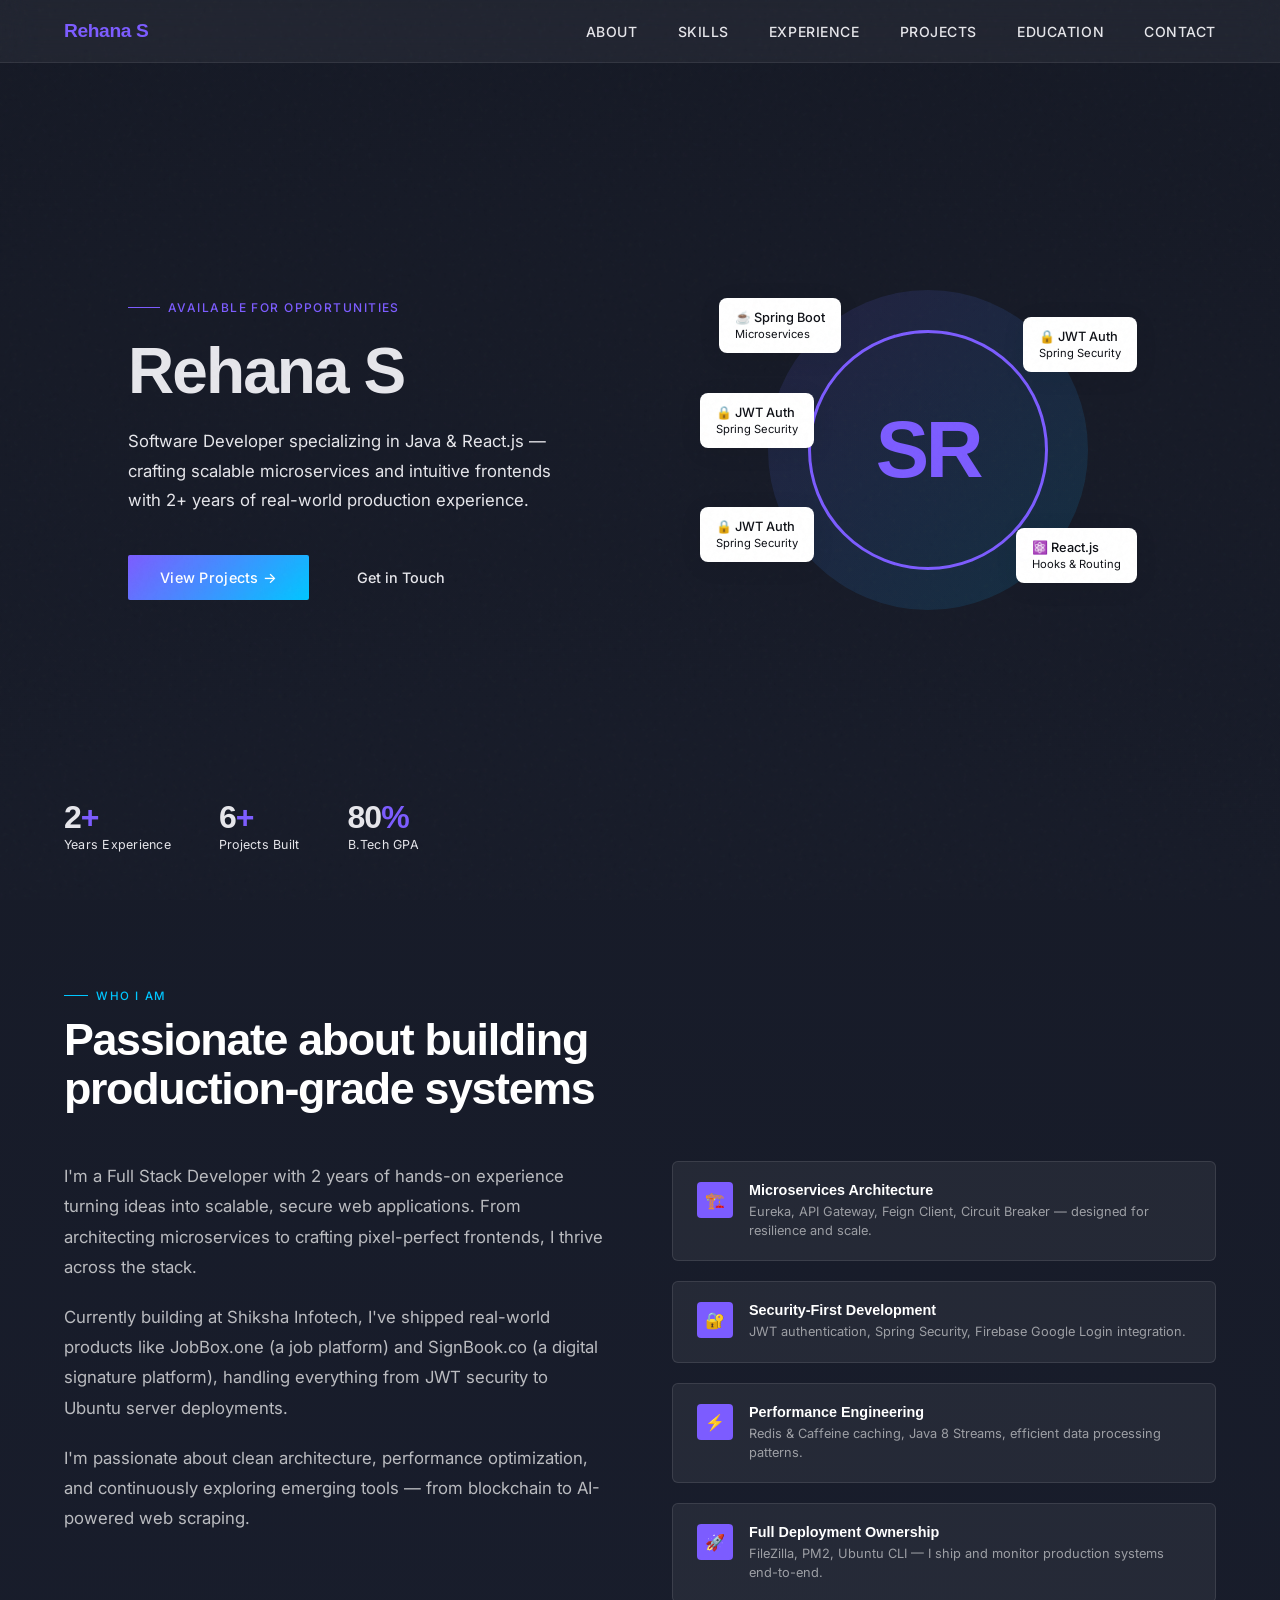
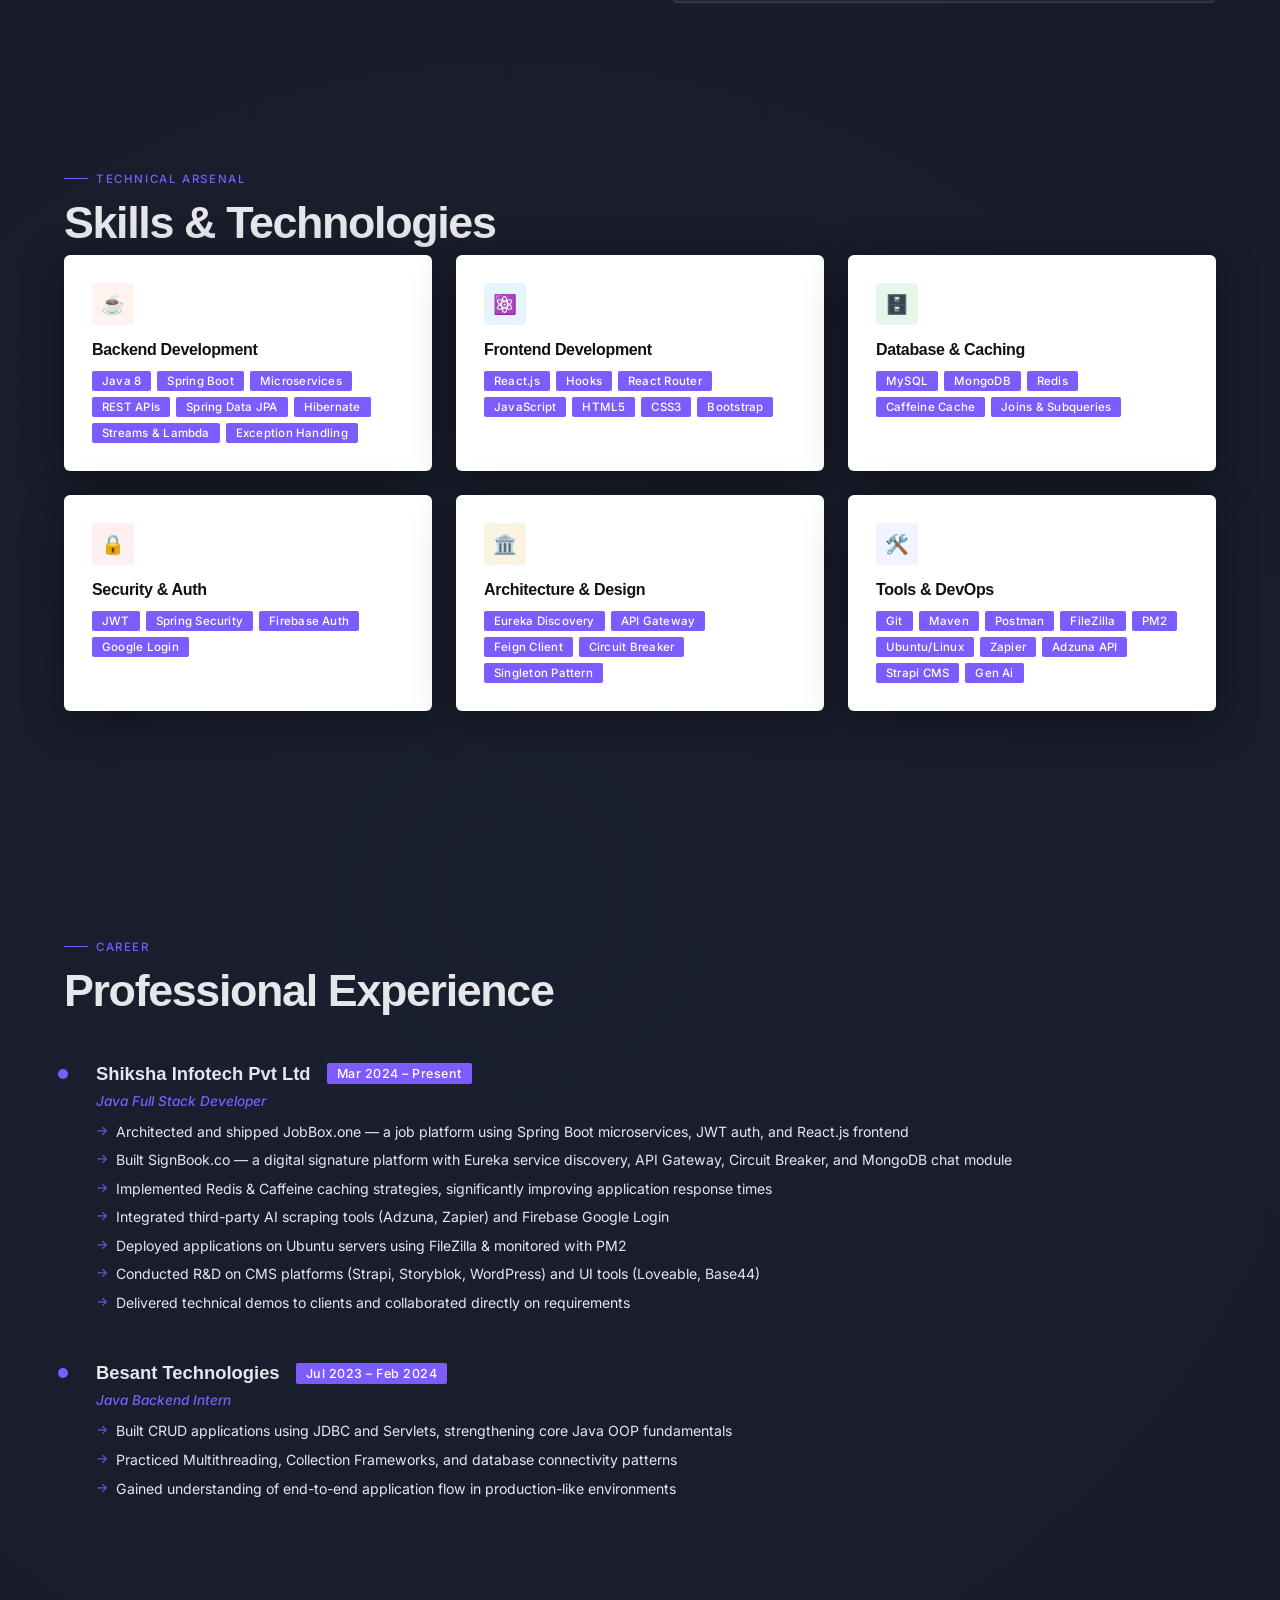
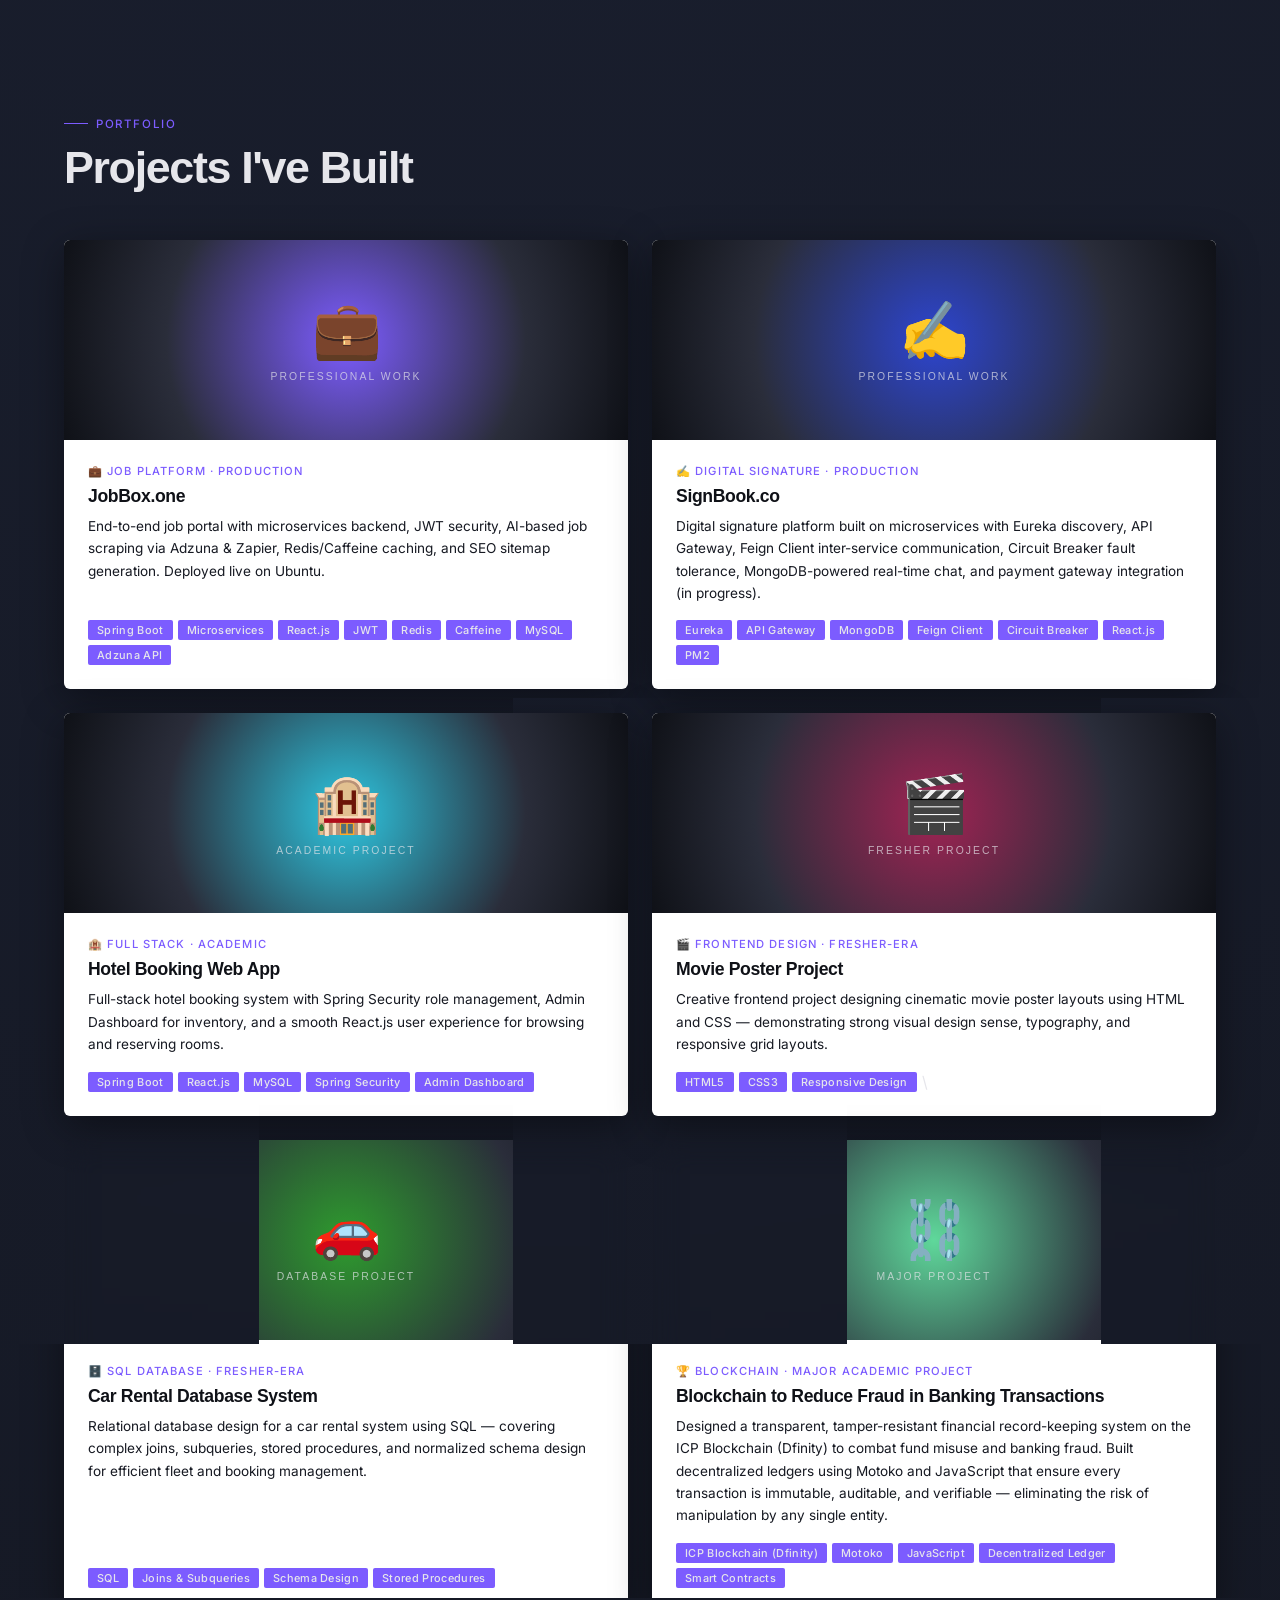
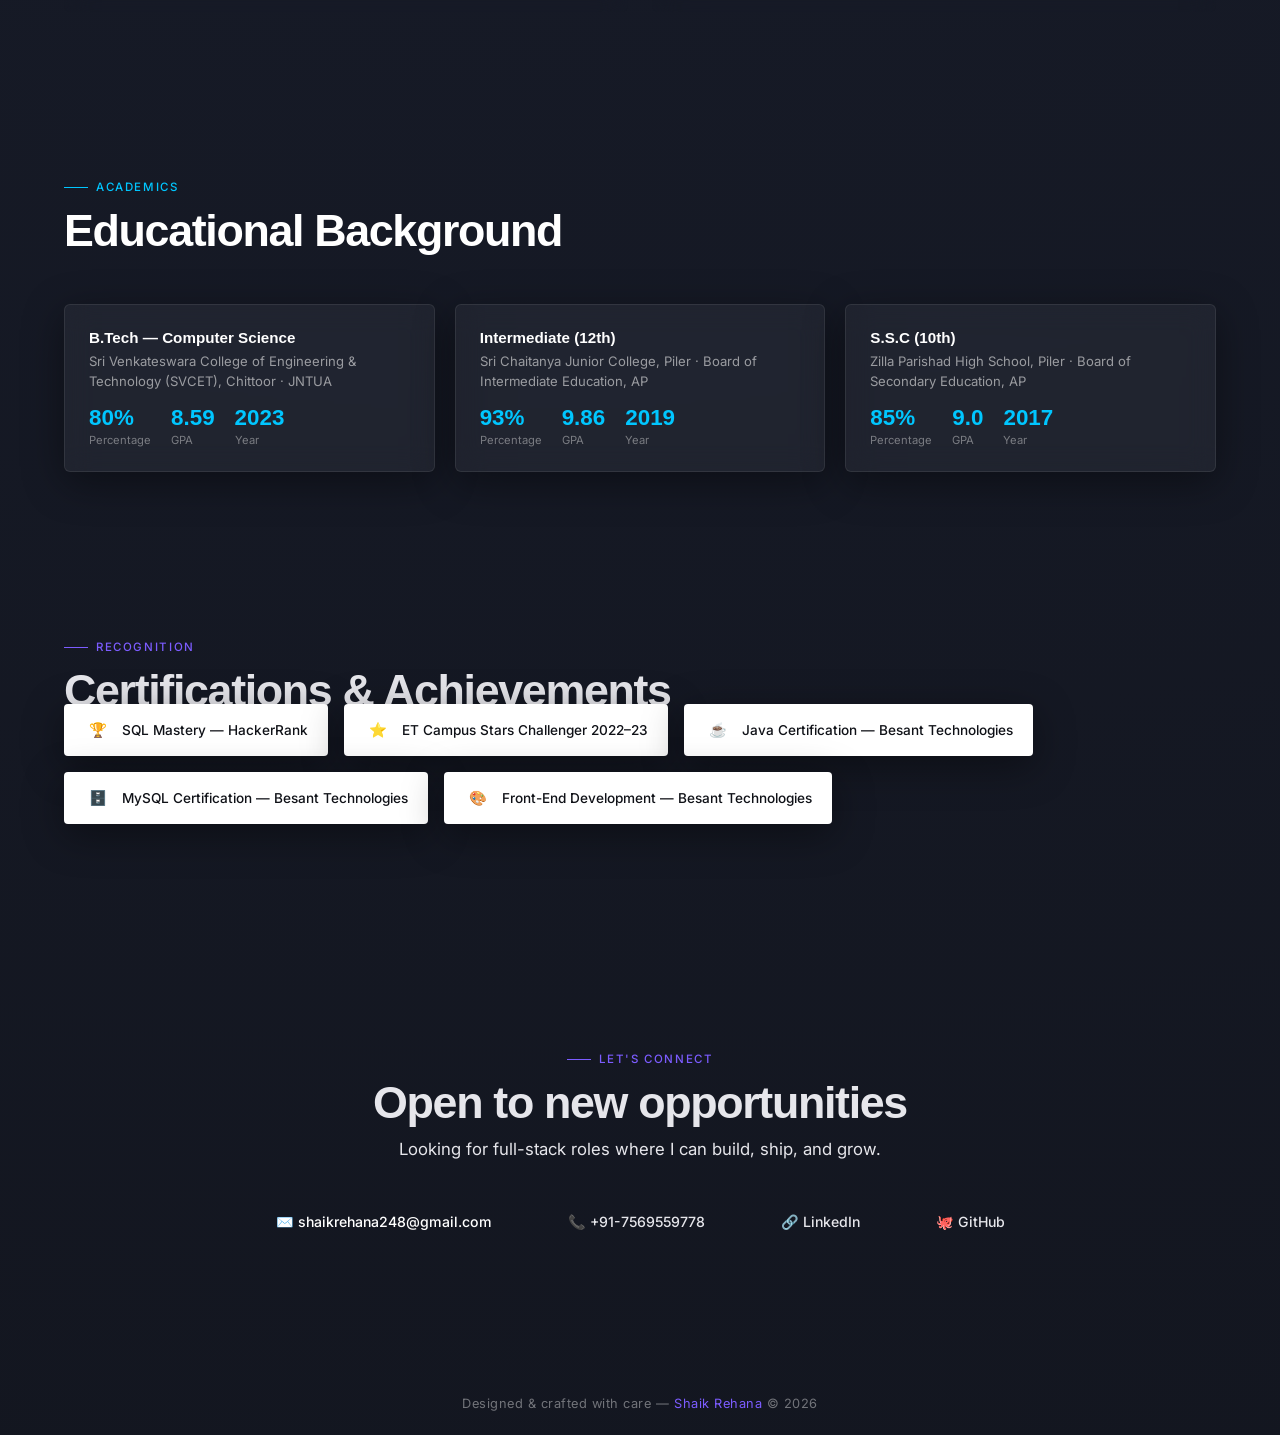
==== commit 47cebe8b: "commit with animations" ====
--- a/index.html
+++ b/index.html
@@ -26,7 +26,7 @@
 
     <!-- HERO -->
     <section class="hero" id="home">
-      <div class="hero-left">
+      <div class="hero-left animate from-left" style="--delay: 0.1s">
         <div class="hero-tag">Available for opportunities</div>
         <h1>Rehana S</h1>
         <p class="hero-desc">
@@ -39,7 +39,7 @@
           <a href="#contact" class="btn-outline">Get in Touch</a>
         </div>
       </div>
-      <div class="hero-right">
+      <div class="hero-right animate from-right" style="--delay: 0.1s">
         <div class="hero-visual">
           <div class="hero-circle"></div>
           <div class="hero-avatar">SR</div>
@@ -81,7 +81,7 @@
       <div class="section-tag">Who I Am</div>
       <h2>Passionate about building<br />production-grade systems</h2>
       <div class="about-grid">
-        <div class="about-text  animate from-left" style="--delay:0.1s">
+        <div class="about-text animate from-left" style="--delay: 0.1s">
           <p>
             I'm a Full Stack Developer with 2 years of hands-on experience
             turning ideas into scalable, secure web applications. From
@@ -100,7 +100,7 @@
             AI-powered web scraping.
           </p>
         </div>
-        <div class="about-highlights  animate from-right" style="--delay:0.2s">
+        <div class="about-highlights animate from-right" style="--delay: 0.2s">
           <div class="highlight-card">
             <div class="highlight-icon">🏗️</div>
             <div>
@@ -149,10 +149,10 @@
     <section class="skills-section" id="skills">
       <div class="section-tag">Technical Arsenal</div>
       <h2>Skills &amp; Technologies</h2>
-
+      <br />
       <div class="skills-grid">
         <!-- Backend -->
-        <div class="skill-card animate from-bottom" style="--delay:0.1s">
+        <div class="skill-card animate from-bottom" style="--delay: 0.1s">
           <div class="skill-card-icon" style="background: #fff3f0">☕</div>
           <h3>Backend Development</h3>
           <div class="skill-tags">
@@ -168,7 +168,7 @@
         </div>
 
         <!-- Frontend -->
-        <div class="skill-card animate from-bottom" style="--delay:0.2s">
+        <div class="skill-card animate from-bottom" style="--delay: 0.2s">
           <div class="skill-card-icon" style="background: #e8f4fd">⚛️</div>
           <h3>Frontend Development</h3>
           <div class="skill-tags">
@@ -183,7 +183,7 @@
         </div>
 
         <!-- Database -->
-        <div class="skill-card  animate from-bottom" style="--delay:0.1s">
+        <div class="skill-card animate from-bottom" style="--delay: 0.1s">
           <div class="skill-card-icon" style="background: #e8f5e9">🗄️</div>
           <h3>Database & Caching</h3>
           <div class="skill-tags">
@@ -196,7 +196,7 @@
         </div>
 
         <!-- Security -->
-        <div class="skill-card animate from-bottom" style="--delay:0.2s">
+        <div class="skill-card animate from-bottom" style="--delay: 0.2s">
           <div class="skill-card-icon" style="background: #fff0f0">🔒</div>
           <h3>Security & Auth</h3>
           <div class="skill-tags">
@@ -208,7 +208,7 @@
         </div>
 
         <!-- Architecture -->
-        <div class="skill-card animate from-bottom" style="--delay:0.4s">
+        <div class="skill-card animate from-bottom" style="--delay: 0.4s">
           <div class="skill-card-icon" style="background: #faf3e0">🏛️</div>
           <h3>Architecture & Design</h3>
           <div class="skill-tags">
@@ -221,7 +221,7 @@
         </div>
 
         <!-- Tools -->
-        <div class="skill-card animate from-bottom" style="--delay:0.2s">
+        <div class="skill-card animate from-bottom" style="--delay: 0.2s">
           <div class="skill-card-icon" style="background: #f0f4ff">🛠️</div>
           <h3>Tools & DevOps</h3>
           <div class="skill-tags">
@@ -246,7 +246,7 @@
       <h2>Professional Experience</h2>
       <div class="exp-timeline">
         <!-- Current Job -->
-        <div class="exp-item animate from-right" style="--delay:0.1s">
+        <div class="exp-item animate from-right" style="--delay: 0.1s">
           <div class="exp-meta">
             <span class="exp-company">Shiksha Infotech Pvt Ltd</span>
             <span class="exp-period">Mar 2024 – Present</span>
@@ -285,7 +285,7 @@
           </ul>
         </div>
         <!-- Internship -->
-        <div class="exp-item animate from-right" style="--delay:0.1s">
+        <div class="exp-item animate from-right" style="--delay: 0.1s">
           <div class="exp-meta">
             <span class="exp-company">Besant Technologies</span>
             <span class="exp-period">Jul 2023 – Feb 2024</span>
@@ -315,7 +315,7 @@
       <h2>Projects I've Built</h2>
       <div class="projects-grid">
         <!-- JobBox -->
-        <div class="project-card animate from-left" style="--delay:0.1s">
+        <div class="project-card animate from-left" style="--delay: 0.1s">
           <div class="project-banner banner-jobbox">
             <div class="project-inner-banner">
               <div class="banner-icon">💼</div>
@@ -344,7 +344,7 @@
         </div>
 
         <!-- SignBook -->
-        <div class="project-card animate from-right" style="--delay:0.1s">
+        <div class="project-card animate from-right" style="--delay: 0.1s">
           <div class="project-banner banner-signbook">
             <div class="project-inner-banner">
               <div class="banner-icon">✍️</div>
@@ -375,7 +375,7 @@
         </div>
 
         <!-- Hotel Booking -->
-        <div class="project-card animate from-left" style="--delay:0.1s">
+        <div class="project-card animate from-left" style="--delay: 0.1s">
           <div class="project-banner banner-hotel">
             <div class="project-inner-banner">
               <div class="banner-icon">🏨</div>
@@ -401,7 +401,7 @@
         </div>
 
         <!-- Movie Poster -->
-        <div class="project-card animate from-right" style="--delay:0.1s">
+        <div class="project-card animate from-right" style="--delay: 0.1s">
           <div class="project-banner banner-movies">
             <div class="project-inner-banner">
               <div class="banner-icon">🎬</div>
@@ -426,7 +426,7 @@
         </div>
 
         <!-- Car Rental DB -->
-        <div class="project-card animate from-left" style="--delay:0.1s">
+        <div class="project-card animate from-left" style="--delay: 0.1s">
           <div class="project-banner banner-rental">
             <div class="project-inner-banner">
               <div class="banner-icon">🚗</div>
@@ -451,7 +451,7 @@
           </div>
         </div>
         <!-- FEATURED: Blockchain -->
-        <div class="project-card animate from-right" style="--delay:0.1s">
+        <div class="project-card animate from-right" style="--delay: 0.1s">
           <div class="project-banner banner-blockchain">
             <div class="project-inner-banner">
               <div class="banner-icon">⛓️</div>
@@ -488,7 +488,7 @@
       <div class="section-tag">Academics</div>
       <h2>Educational Background</h2>
       <div class="edu-grid">
-        <div class="edu-card animate zoom-in" style="--delay:0.2s">
+        <div class="edu-card animate zoom-in" style="--delay: 0.2s">
           <div class="edu-degree">B.Tech — Computer Science</div>
           <div class="edu-school">
             Sri Venkateswara College of Engineering &amp; Technology (SVCET),
@@ -509,7 +509,7 @@
             </div>
           </div>
         </div>
-        <div class="edu-card animate zoom-in" style="--delay:0.1s">
+        <div class="edu-card animate zoom-in" style="--delay: 0.1s">
           <div class="edu-degree">Intermediate (12th)</div>
           <div class="edu-school">
             Sri Chaitanya Junior College, Piler · Board of Intermediate
@@ -530,7 +530,7 @@
             </div>
           </div>
         </div>
-        <div class="edu-card animate zoom-in" style="--delay:0.4s">
+        <div class="edu-card animate zoom-in" style="--delay: 0.4s">
           <div class="edu-degree">S.S.C (10th)</div>
           <div class="edu-school">
             Zilla Parishad High School, Piler · Board of Secondary Education, AP
@@ -557,7 +557,7 @@
     <section class="certifications">
       <div class="section-tag">Recognition</div>
       <h2>Certifications &amp; Achievements</h2>
-      <div class="certs-grid animate from-bottom" style="--delay:0.1s">
+      <div class="certs-grid animate from-bottom" style="--delay: 0.1s">
         <div class="cert-badge">
           <div class="cert-icon">🏆</div>
           SQL Mastery — HackerRank
@@ -583,14 +583,19 @@
 
     <!-- CONTACT -->
     <section class="contact" id="contact">
-      <div class="section-tag animate from-right" style="justify-content: center ;--delay:0.1s">
+      <div
+        class="section-tag animate from-right"
+        style="justify-content: center; --delay: 0.1s"
+      >
         Let's Connect
       </div>
-      <h2 class="animate from-right" style="--delay:0.1s">Open to new opportunities</h2>
-      <p class="contact-sub  animate from-right" style="--delay:0.1s">
+      <h2 class="animate from-right" style="--delay: 0.1s">
+        Open to new opportunities
+      </h2>
+      <p class="contact-sub animate from-right" style="--delay: 0.1s">
         Looking for full-stack roles where I can build, ship, and grow.
       </p>
-      <div class="contact-links animate zoom-in" style="--delay:0.1s">
+      <div class="contact-links animate zoom-in" style="--delay: 0.1s">
         <a href="mailto:shaikrehana248@gmail.com" class="contact-link"
           >✉️ shaikrehana248@gmail.com</a
         >
@@ -629,23 +634,29 @@
             if (entry.isIntersecting) {
               entry.target.classList.add("visible");
 
-              // direction class
+              // Direction-based class
               entry.target.classList.remove("scroll-up", "scroll-down");
               entry.target.classList.add(
                 goingDown ? "scroll-down" : "scroll-up",
               );
+            } else {
+              // 🔥 THIS LINE FIXES YOUR PROBLEM
+              entry.target.classList.remove("visible");
             }
 
             lastScrollY = currentScrollY;
           });
         },
-        {
-          threshold: 0.15,
-        },
+        { threshold: 0.2 },
       );
 
       document.querySelectorAll(".animate").forEach((el) => {
         observer.observe(el);
+      });
+      window.addEventListener("load", () => {
+        document.querySelectorAll(".hero .animate").forEach((el) => {
+          el.classList.add("visible");
+        });
       });
     </script>
   </body>
--- a/style.css
+++ b/style.css
@@ -1057,15 +1057,37 @@
 }
 
 /* ───── SCROLL ANIMATION ───── */
-.animate  {
+/* Default hidden state */
+.animate {
   opacity: 0;
-  transform: translateY(40px) scale(0.95);
-  transition: all 0.7s cubic-bezier(.2, .65, .3, 1);
-}
-
+  transform: translateY(60px);
+  transition: all 0.7s ease;
+}
+
+/* When visible */
 .animate.visible {
   opacity: 1;
-  transform: translateY(0) scale(1);
+  transform: translateY(0);
+}
+
+/* 🔽 Scrolling DOWN */
+.scroll-down {
+  transition-timing-function: cubic-bezier(0.2, 0.8, 0.2, 1);
+}
+
+/* 🔼 Scrolling UP (different feel) */
+.scroll-up {
+  transition-timing-function: cubic-bezier(0.6, 0, 0.2, 1);
+}
+
+/* DOWN → comes from bottom */
+.scroll-down.from-bottom {
+  transform: translateY(60px);
+}
+
+/* UP → comes from top */
+.scroll-up.from-bottom {
+  transform: translateY(-60px);
 }
 
 /* ───── RESPONSIVE ───── */
@@ -1160,4 +1182,5 @@
 }
 .animate {
   transition-delay: var(--delay, 0s);
-}+}
+
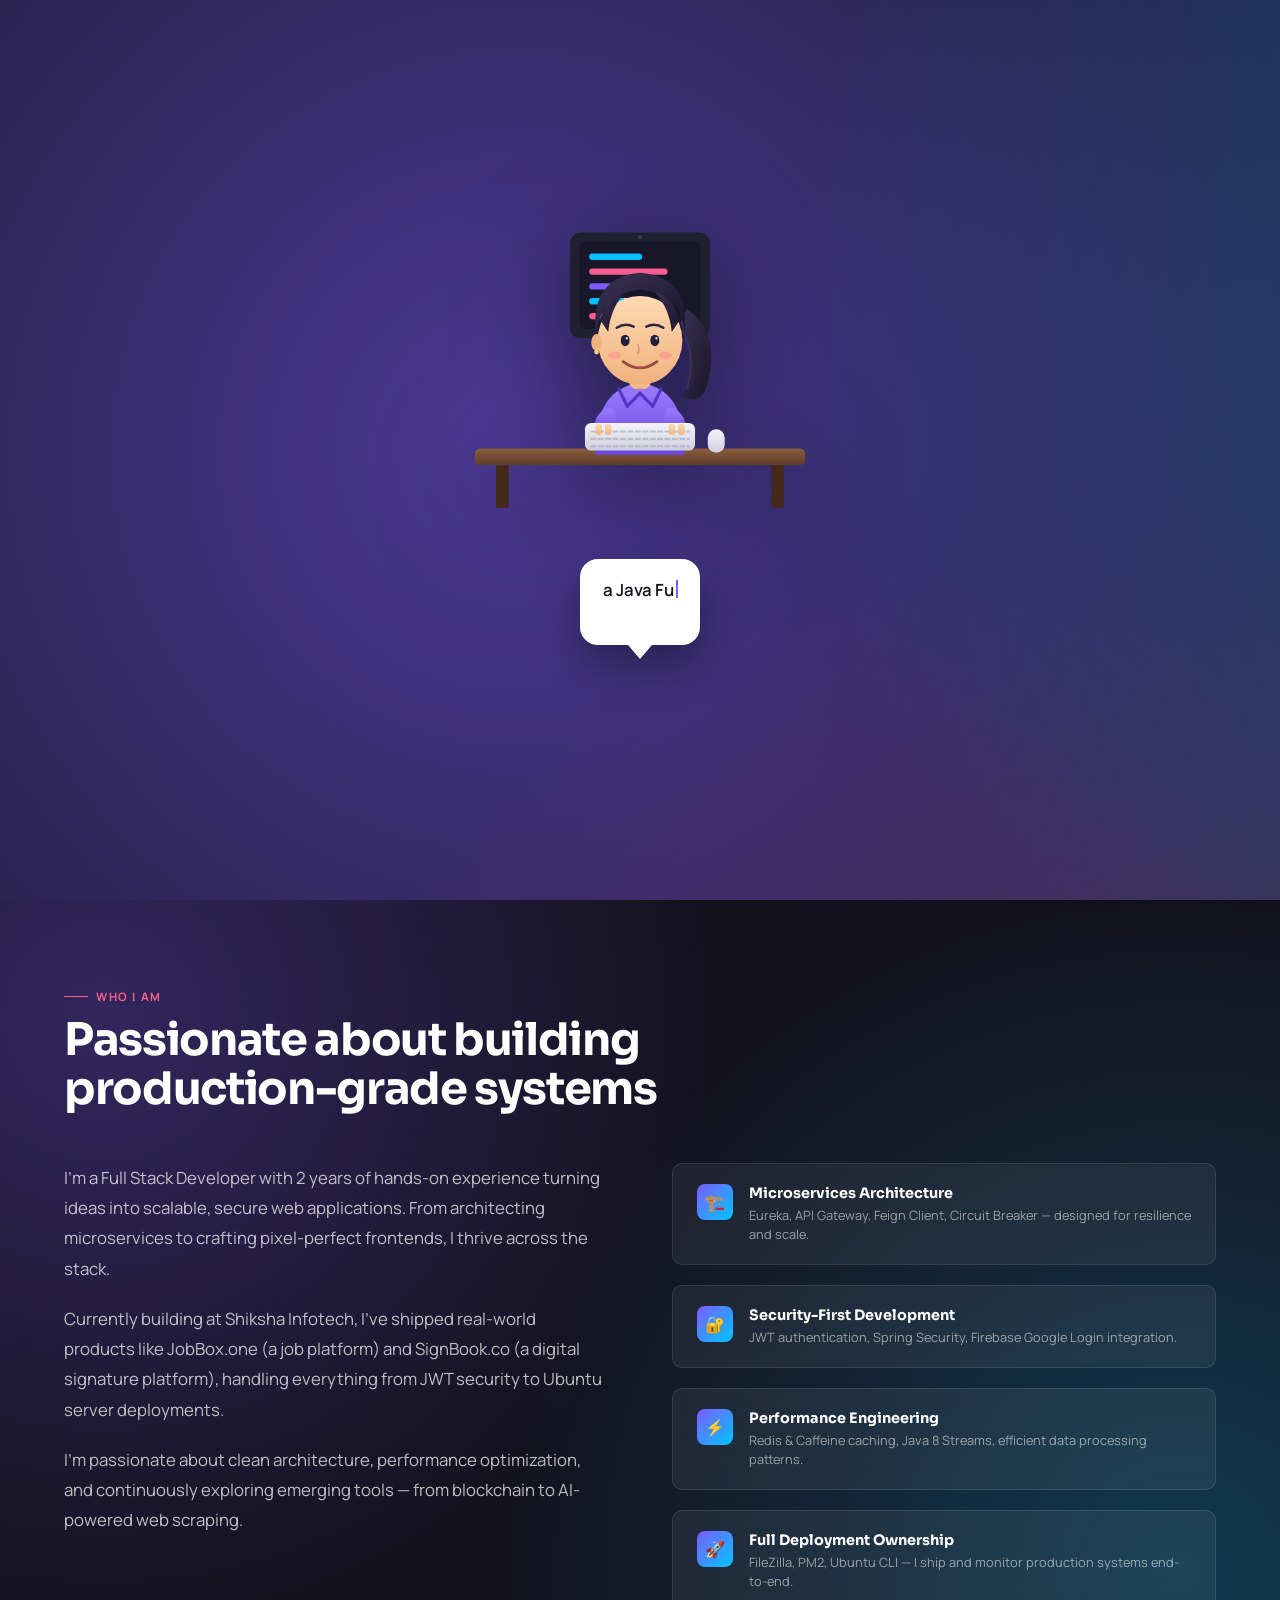
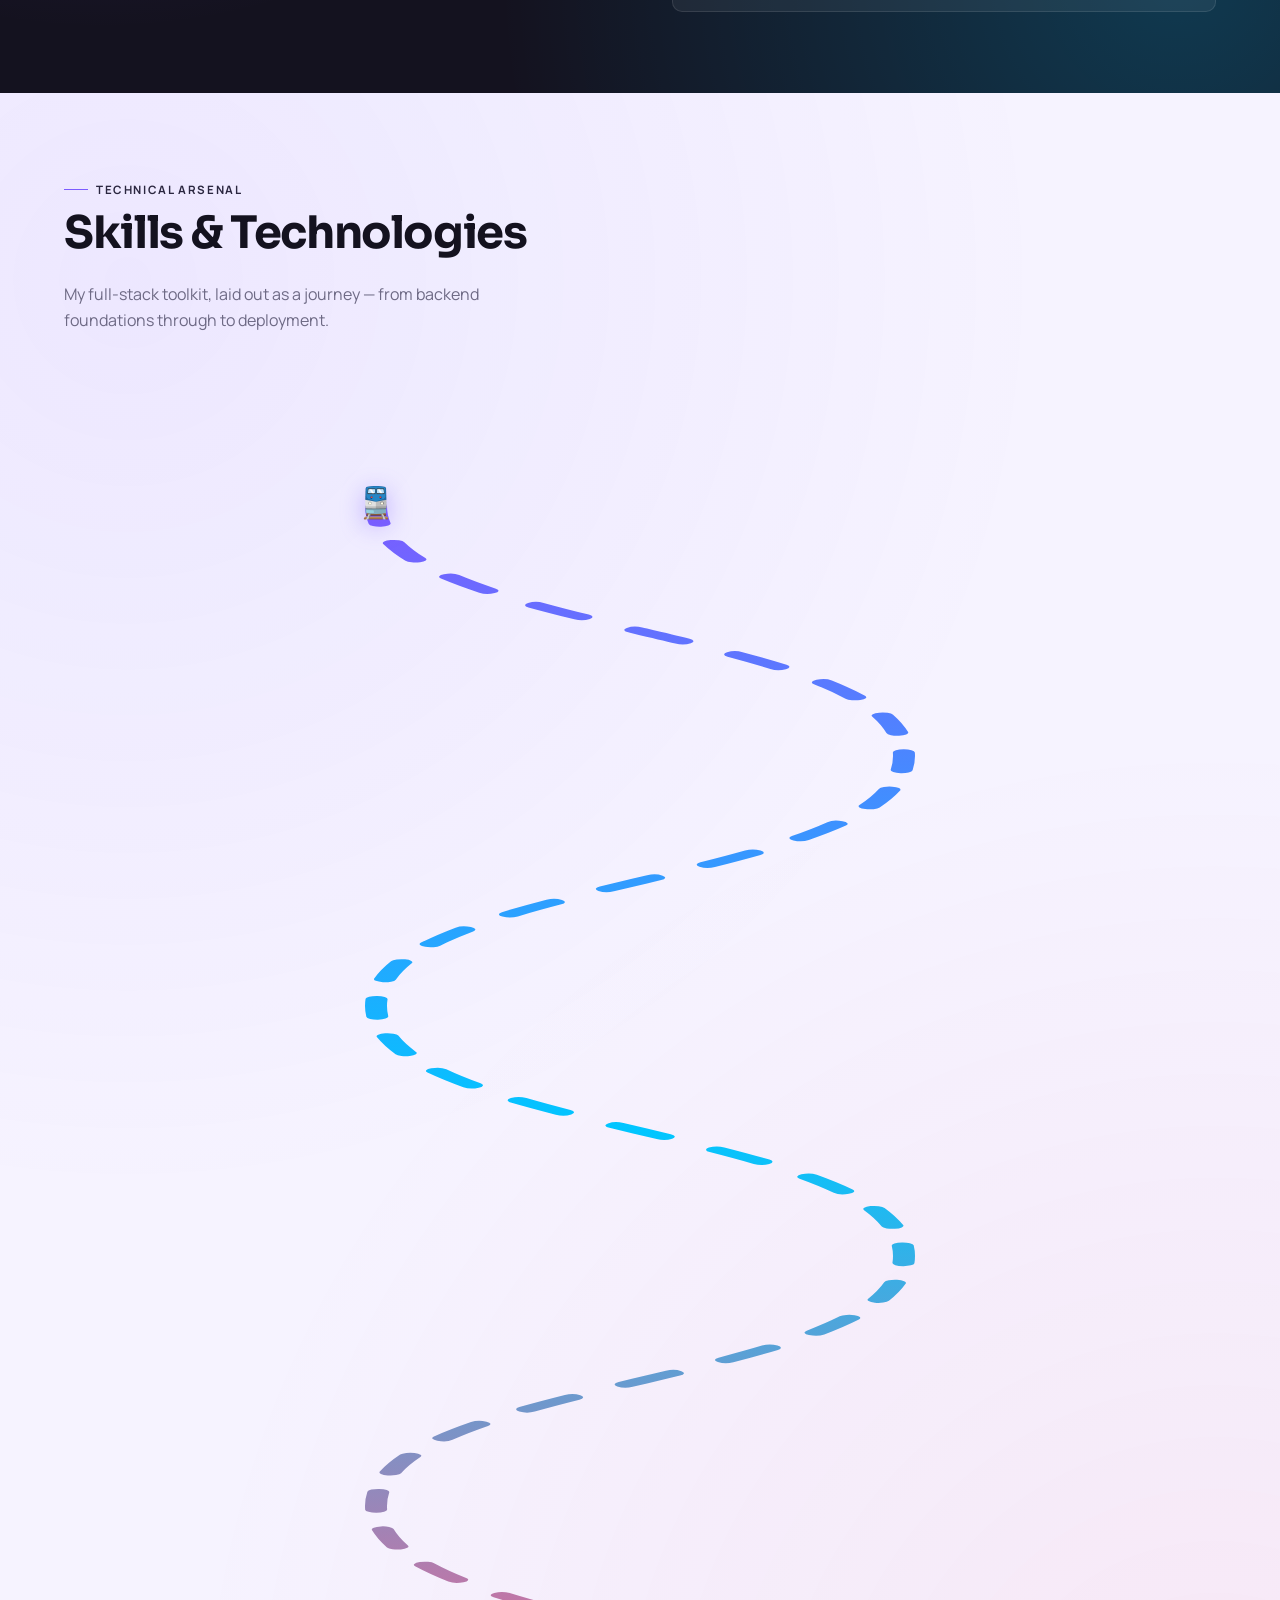
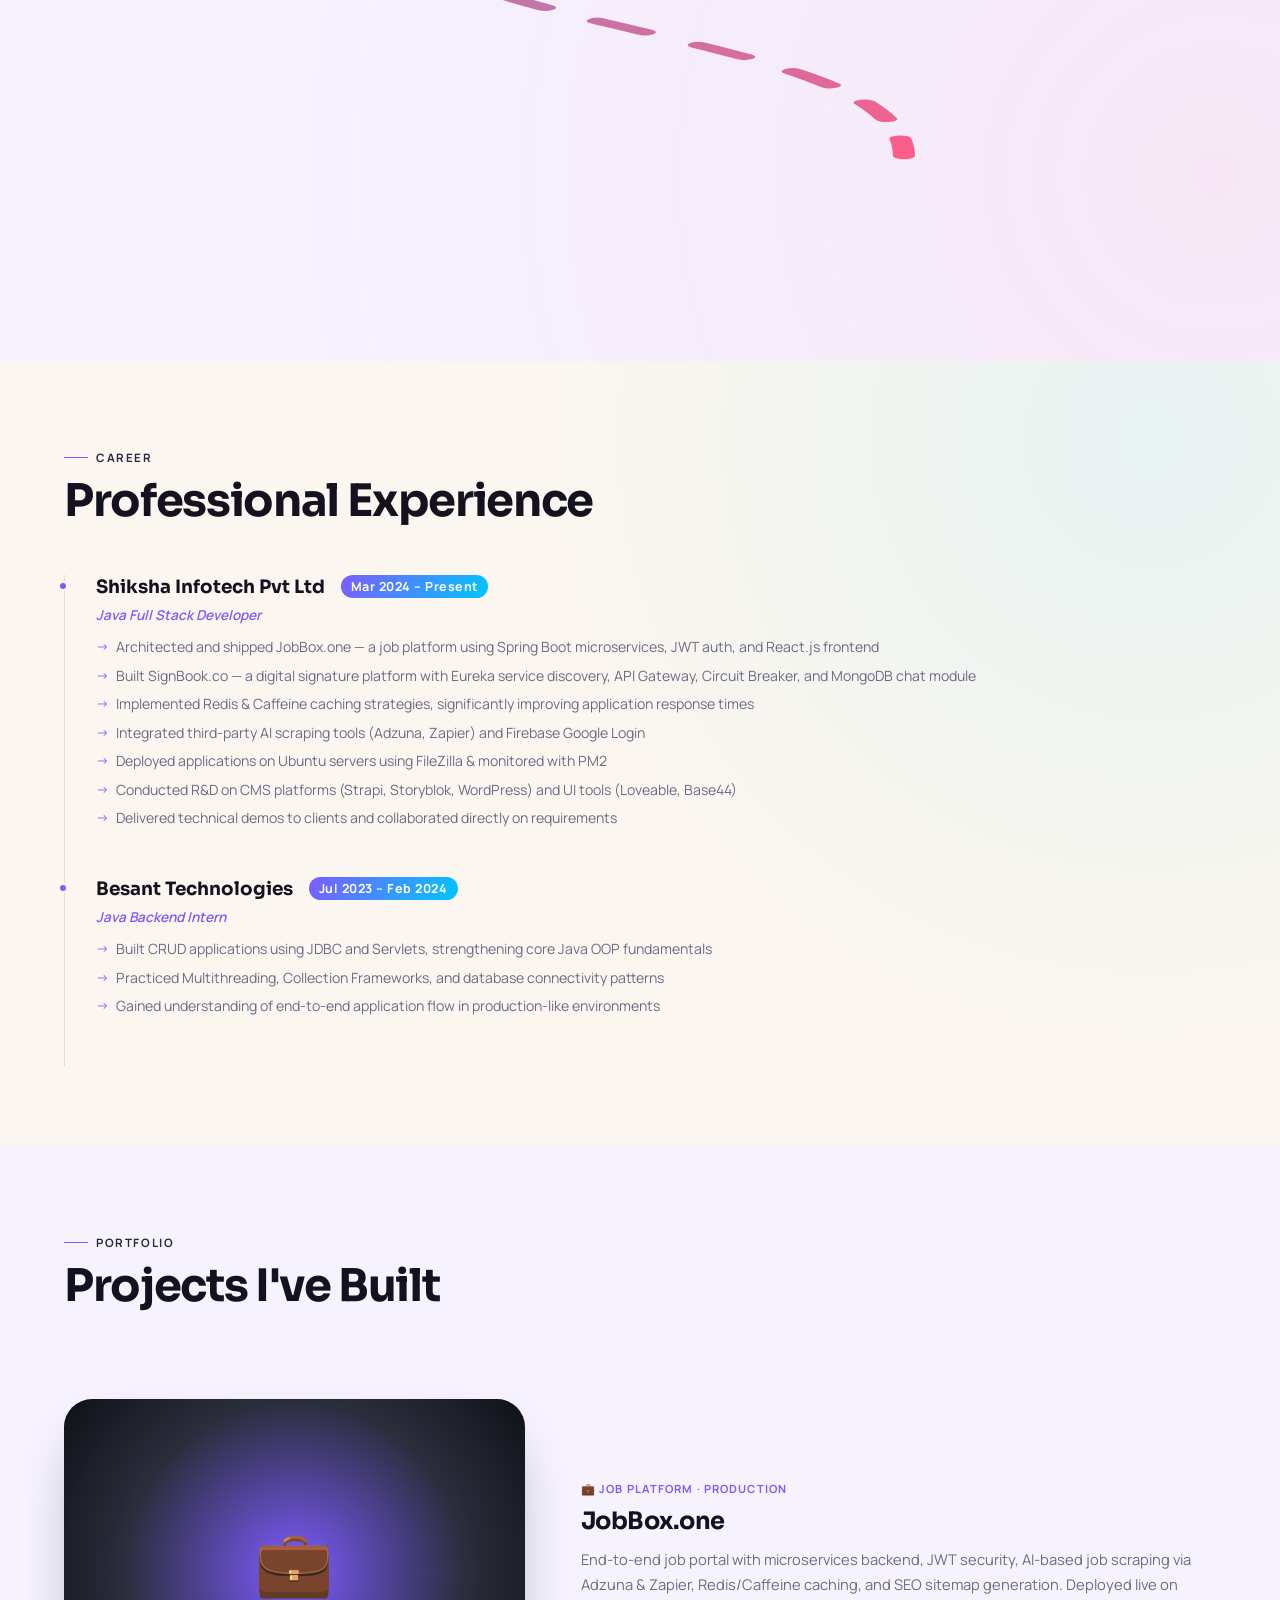
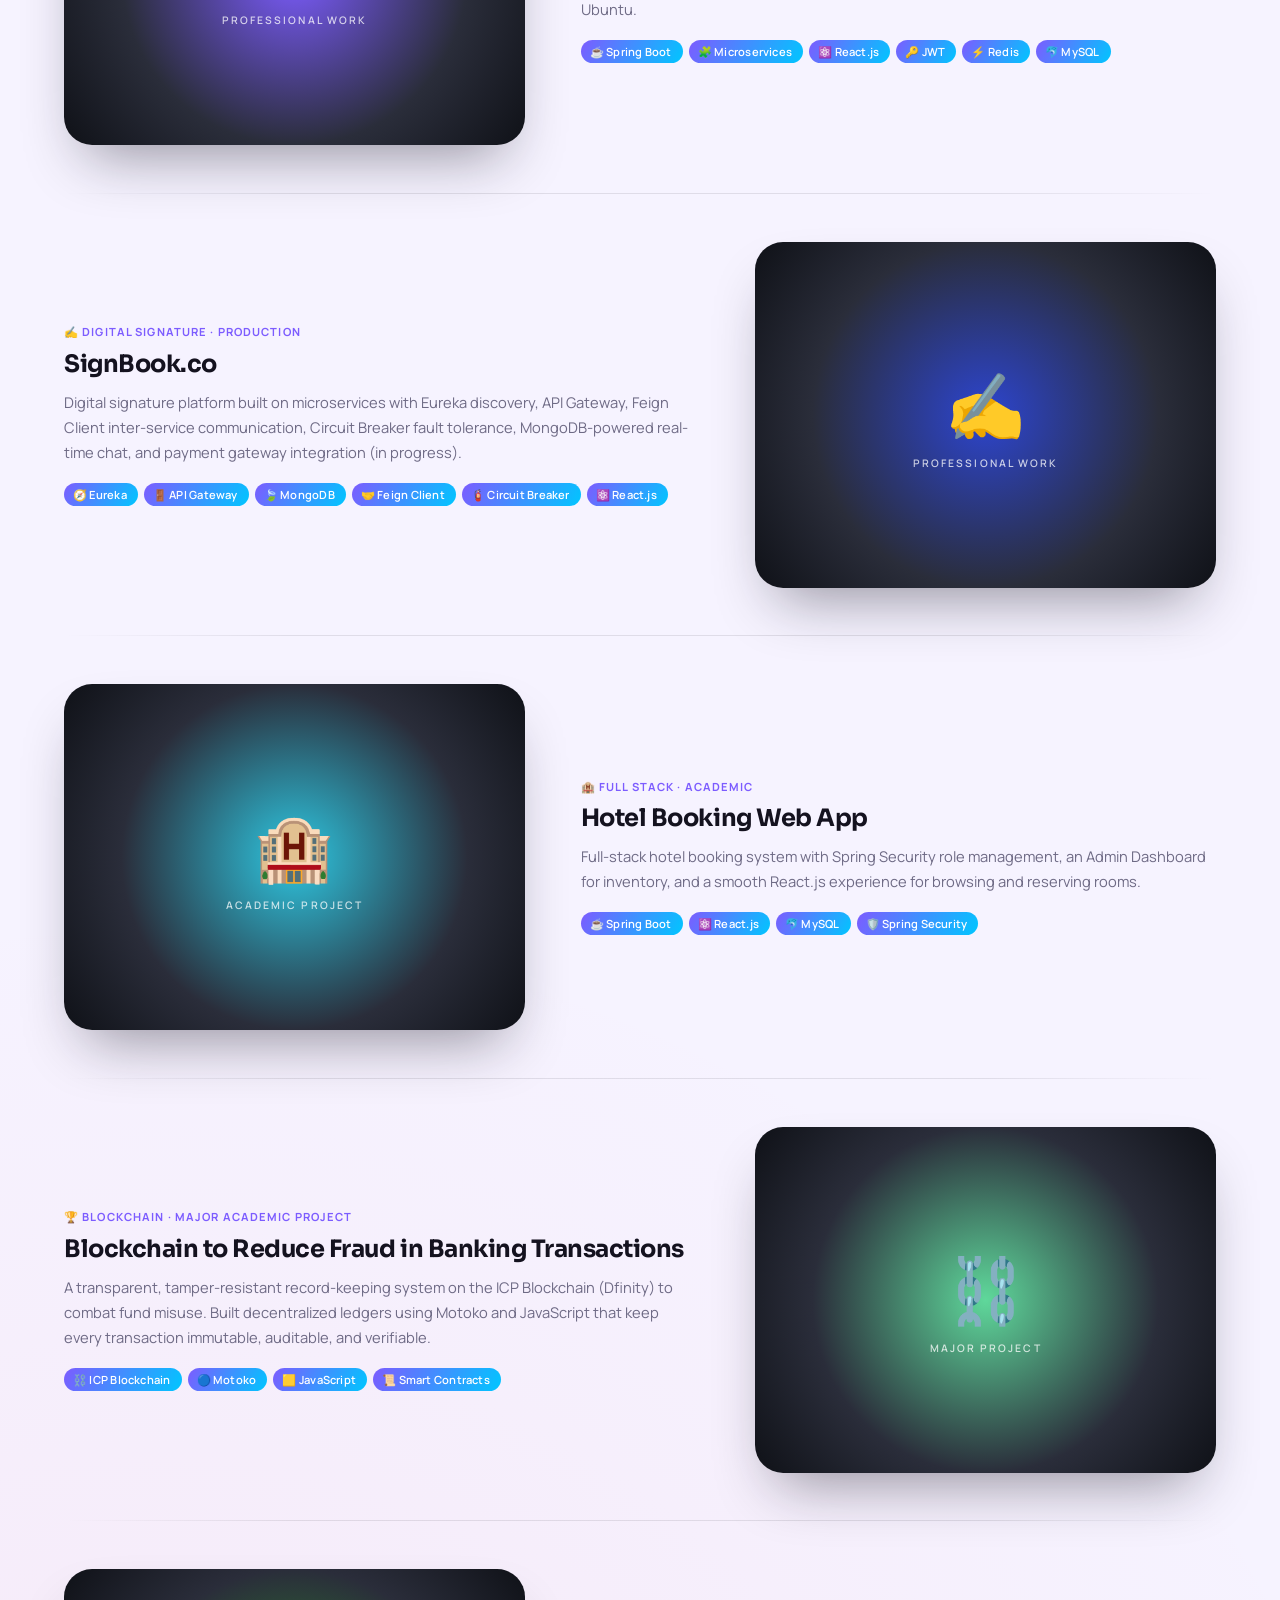
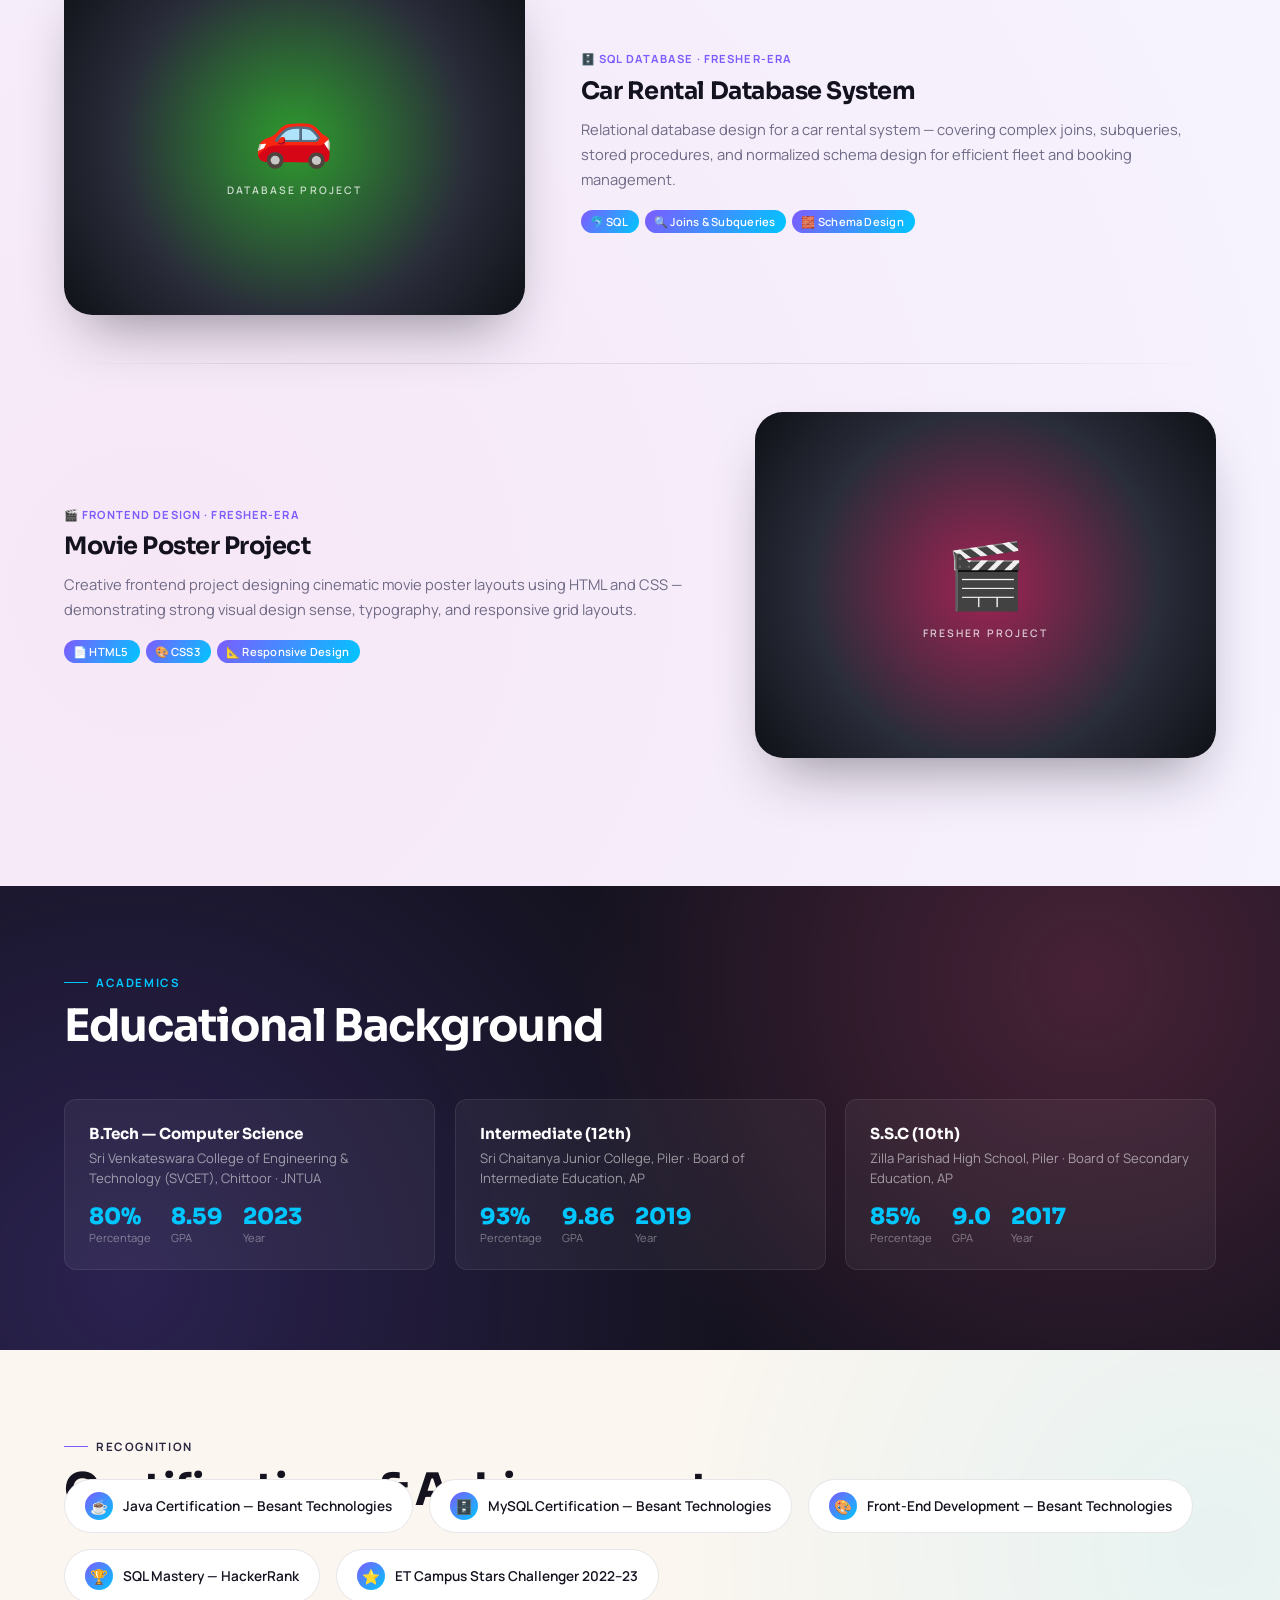
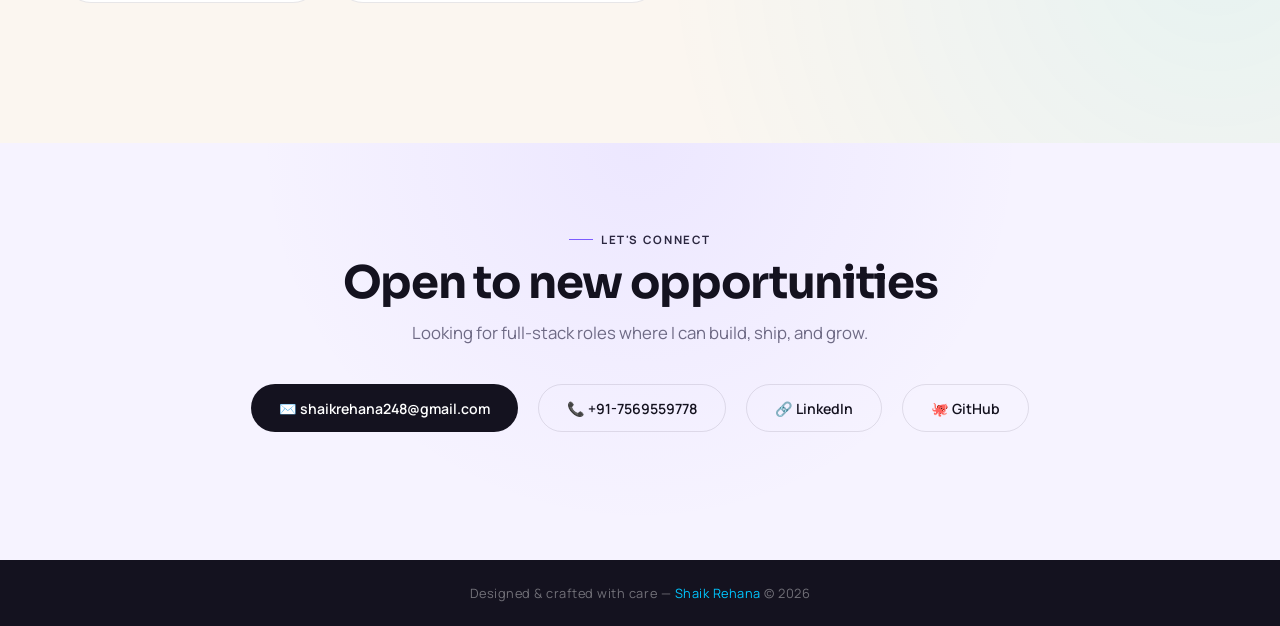
==== commit 0c90a8ce: "commit changes added cartoon girl and styling" ====
--- a/index.html
+++ b/index.html
@@ -5,12 +5,136 @@
     <meta name="viewport" content="width=device-width, initial-scale=1.0" />
     <title>Shaik Rehana | Full Stack Developer</title>
     <link
-      href="https://fonts.googleapis.com/css2?family=Playfair+Display:wght@500;600;700&family=Inter:wght@300;400;500;600&display=swap"
+      href="https://fonts.googleapis.com/css2?family=Sora:wght@600;700;800&family=Manrope:wght@300;400;500;600;700;800&display=swap"
       rel="stylesheet"
     />
     <link rel="stylesheet" href="style.css" />
   </head>
-  <body>
+  <body class="intro-locked">
+
+    <!-- ════════ INTRO: girl at her desk (monitor + keyboard) + speech bubble ════════ -->
+    <div class="intro-overlay" id="introOverlay">
+      <svg class="intro-scene" id="girlScene" viewBox="0 0 340 340" xmlns="http://www.w3.org/2000/svg">
+        <defs>
+          <linearGradient id="skinGrad" x1="0" y1="0" x2="0" y2="1">
+            <stop offset="0%" stop-color="#ffd9b3" />
+            <stop offset="100%" stop-color="#f0b27e" />
+          </linearGradient>
+          <linearGradient id="hairGrad" x1="0" y1="0" x2="1" y2="1">
+            <stop offset="0%" stop-color="#3a3154" />
+            <stop offset="100%" stop-color="#19162a" />
+          </linearGradient>
+          <linearGradient id="deskGrad" x1="0" y1="0" x2="0" y2="1">
+            <stop offset="0%" stop-color="#8a5d40" />
+            <stop offset="100%" stop-color="#5e3d28" />
+          </linearGradient>
+          <linearGradient id="shirtGrad" x1="0" y1="0" x2="0" y2="1">
+            <stop offset="0%" stop-color="#9b7dff" />
+            <stop offset="100%" stop-color="#6a48e0" />
+          </linearGradient>
+          <linearGradient id="keyGrad" x1="0" y1="0" x2="0" y2="1">
+            <stop offset="0%" stop-color="#f3f3f8" />
+            <stop offset="100%" stop-color="#cfcfdd" />
+          </linearGradient>
+        </defs>
+
+        <!-- desk -->
+        <rect x="14" y="262" width="312" height="16" rx="5" fill="url(#deskGrad)" />
+        <rect x="34" y="278" width="12" height="40" fill="#43291b" />
+        <rect x="294" y="278" width="12" height="40" fill="#43291b" />
+
+        <!-- monitor stand -->
+        <rect x="160" y="158" width="20" height="22" fill="#2b2740" />
+        <ellipse cx="170" cy="182" rx="34" ry="6" fill="#1f1c30" />
+
+        <!-- monitor screen -->
+        <rect x="104" y="58" width="132" height="100" rx="10" fill="#1f2030" />
+        <rect x="113" y="67" width="114" height="82" rx="5" fill="#11131c" />
+        <circle cx="170" cy="62.5" r="2" fill="#3a3a52" />
+        <rect class="code-line l1" x="122" y="78" width="50" height="6" rx="3" fill="#00c6ff" />
+        <rect class="code-line l2" x="122" y="92" width="74" height="6" rx="3" fill="#ff5c8a" />
+        <rect class="code-line l3" x="122" y="106" width="40" height="6" rx="3" fill="#7c5cff" />
+        <rect class="code-line l1" x="122" y="120" width="60" height="6" rx="3" fill="#00c6ff" />
+        <rect class="code-line l2" x="122" y="134" width="30" height="6" rx="3" fill="#ff5c8a" />
+        <rect class="cursor-blink" x="155" y="120" width="7" height="6" fill="#fff" />
+        <g class="screen-glow"><rect x="113" y="67" width="114" height="82" rx="5" fill="#7c5cff" opacity="0.06" /></g>
+
+        <!-- girl -->
+        <g class="girl-group">
+          <!-- ponytail -->
+          <path d="M214 130 Q246 150 234 200 Q228 222 210 214 Q226 178 208 144 Z" fill="url(#hairGrad)" />
+          <path d="M210 150 Q224 178 214 206" stroke="#4a3f70" stroke-width="2" fill="none" opacity="0.5" />
+
+          <!-- shoulders / shirt -->
+          <path d="M128 268 Q126 206 170 200 Q214 206 212 268 Z" fill="url(#shirtGrad)" />
+          <path d="M150 206 L158 222 L170 210 L182 222 L190 206" stroke="#5635c4" stroke-width="3" fill="none" stroke-linecap="round" />
+
+          <!-- neck -->
+          <rect x="160" y="186" width="20" height="20" rx="7" fill="url(#skinGrad)" />
+
+          <!-- head -->
+          <ellipse cx="170" cy="160" rx="40" ry="42" fill="url(#skinGrad)" />
+
+          <!-- ear + earring -->
+          <ellipse cx="129" cy="162" rx="5" ry="8" fill="#f0b27e" />
+          <circle cx="129" cy="171" r="2.2" fill="#ffd76b" />
+
+          <!-- hair top + bangs -->
+          <path d="M128 152 Q124 100 170 96 Q218 100 212 152 Q210 116 170 112 Q132 116 130 152 Z" fill="url(#hairGrad)" />
+          <path d="M132 140 Q140 118 156 114 Q142 130 140 152 Z" fill="url(#hairGrad)" />
+          <path d="M208 140 Q200 118 184 114 Q198 130 200 152 Z" fill="url(#hairGrad)" />
+
+          <!-- eyebrows -->
+          <path d="M148 148 Q156 143 164 147" stroke="#2b2740" stroke-width="2.4" fill="none" stroke-linecap="round" />
+          <path d="M176 147 Q184 143 192 148" stroke="#2b2740" stroke-width="2.4" fill="none" stroke-linecap="round" />
+
+          <!-- eyes -->
+          <g class="girl-eyes">
+            <ellipse cx="156" cy="160" rx="4.2" ry="5.4" fill="#241f38" />
+            <ellipse cx="184" cy="160" rx="4.2" ry="5.4" fill="#241f38" />
+            <circle cx="157.5" cy="158" r="1.1" fill="#fff" />
+            <circle cx="185.5" cy="158" r="1.1" fill="#fff" />
+          </g>
+
+          <!-- blush -->
+          <ellipse cx="146" cy="174" rx="6" ry="3.4" fill="#ff5c8a" opacity="0.3" />
+          <ellipse cx="194" cy="174" rx="6" ry="3.4" fill="#ff5c8a" opacity="0.3" />
+
+          <!-- nose + smile -->
+          <path d="M168 164 Q170 170 168 172" stroke="#d99b6c" stroke-width="1.6" fill="none" stroke-linecap="round" />
+          <path d="M154 180 Q170 192 186 180" stroke="#9c4a3f" stroke-width="2.6" fill="none" stroke-linecap="round" />
+
+          <!-- arms reaching to keyboard -->
+          <path class="hand-left" d="M138 224 Q124 232 128 248 L150 248 Q150 232 144 224 Z" fill="url(#shirtGrad)" />
+          <path class="hand-right" d="M202 224 Q216 232 212 248 L190 248 Q190 232 196 224 Z" fill="url(#shirtGrad)" />
+        </g>
+
+        <!-- keyboard, in front of her hands -->
+        <rect x="118" y="238" width="104" height="26" rx="6" fill="url(#keyGrad)" />
+        <g opacity="0.5" stroke="#9a9ab0" stroke-width="2" stroke-dasharray="4 3" stroke-linecap="round">
+          <line x1="124" y1="246" x2="216" y2="246" />
+          <line x1="124" y1="253" x2="216" y2="253" />
+          <line x1="124" y1="260" x2="216" y2="260" />
+        </g>
+        <g class="hand-left">
+          <rect x="128" y="239" width="6" height="10" rx="2" fill="url(#skinGrad)" />
+          <rect x="137" y="239" width="6" height="10" rx="2" fill="url(#skinGrad)" />
+        </g>
+        <g class="hand-right">
+          <rect x="197" y="239" width="6" height="10" rx="2" fill="url(#skinGrad)" />
+          <rect x="206" y="239" width="6" height="10" rx="2" fill="url(#skinGrad)" />
+        </g>
+
+        <!-- mouse -->
+        <rect x="234" y="244" width="16" height="22" rx="8" fill="url(#keyGrad)" />
+      </svg>
+
+      <div class="speech-bubble" id="speechBubble"><span id="bubbleText"></span><span class="bubble-cursor" id="bubbleCursor"></span></div>
+
+      <button class="intro-enter-btn" id="introEnterBtn">View My Portfolio →</button>
+    </div>
+
+    <div id="site-content">
     <!-- NAV -->
     <nav>
       <div class="nav-logo">Rehana S</div>
@@ -43,21 +167,11 @@
         <div class="hero-visual">
           <div class="hero-circle"></div>
           <div class="hero-avatar">SR</div>
-          <div class="hero-floating-card card-1">
-            ☕ Spring Boot<span>Microservices</span>
-          </div>
-          <div class="hero-floating-card card-2">
-            ⚛️ React.js<span>Hooks & Routing</span>
-          </div>
-          <div class="hero-floating-card card-3">
-            🔒 JWT Auth<span>Spring Security</span>
-          </div>
-          <div class="hero-floating-card card-4">
-            🔒 JWT Auth<span>Spring Security</span>
-          </div>
-          <div class="hero-floating-card card-5">
-            🔒 JWT Auth<span>Spring Security</span>
-          </div>
+          <div class="hero-floating-card card-1">☕ Spring Boot<span>Microservices</span></div>
+          <div class="hero-floating-card card-2">⚛️ React.js<span>Hooks & Routing</span></div>
+          <div class="hero-floating-card card-3">🔒 JWT Auth<span>Spring Security</span></div>
+          <div class="hero-floating-card card-4">🗄️ MySQL<span>+ MongoDB</span></div>
+          <div class="hero-floating-card card-5">⚡ Redis<span>Caching Layer</span></div>
         </div>
       </div>
       <div class="hero-stats">
@@ -82,159 +196,124 @@
       <h2>Passionate about building<br />production-grade systems</h2>
       <div class="about-grid">
         <div class="about-text animate from-left" style="--delay: 0.1s">
-          <p>
-            I'm a Full Stack Developer with 2 years of hands-on experience
-            turning ideas into scalable, secure web applications. From
-            architecting microservices to crafting pixel-perfect frontends, I
-            thrive across the stack.
-          </p>
-          <p>
-            Currently building at Shiksha Infotech, I've shipped real-world
-            products like JobBox.one (a job platform) and SignBook.co (a digital
-            signature platform), handling everything from JWT security to Ubuntu
-            server deployments.
-          </p>
-          <p>
-            I'm passionate about clean architecture, performance optimization,
-            and continuously exploring emerging tools — from blockchain to
-            AI-powered web scraping.
-          </p>
-        </div>
-        <div class="about-highlights animate from-right" style="--delay: 0.2s">
-          <div class="highlight-card">
+          <p>I'm a Full Stack Developer with 2 years of hands-on experience turning ideas into scalable, secure web applications. From architecting microservices to crafting pixel-perfect frontends, I thrive across the stack.</p>
+          <p>Currently building at Shiksha Infotech, I've shipped real-world products like JobBox.one (a job platform) and SignBook.co (a digital signature platform), handling everything from JWT security to Ubuntu server deployments.</p>
+          <p>I'm passionate about clean architecture, performance optimization, and continuously exploring emerging tools — from blockchain to AI-powered web scraping.</p>
+        </div>
+        <div class="about-highlights">
+          <div class="highlight-card animate from-right" style="--delay: 0.1s">
             <div class="highlight-icon">🏗️</div>
-            <div>
-              <h4>Microservices Architecture</h4>
-              <p>
-                Eureka, API Gateway, Feign Client, Circuit Breaker — designed
-                for resilience and scale.
-              </p>
-            </div>
-          </div>
-          <div class="highlight-card">
+            <div><h4>Microservices Architecture</h4><p>Eureka, API Gateway, Feign Client, Circuit Breaker — designed for resilience and scale.</p></div>
+          </div>
+          <div class="highlight-card animate from-right" style="--delay: 0.2s">
             <div class="highlight-icon">🔐</div>
-            <div>
-              <h4>Security-First Development</h4>
-              <p>
-                JWT authentication, Spring Security, Firebase Google Login
-                integration.
-              </p>
-            </div>
-          </div>
-          <div class="highlight-card">
+            <div><h4>Security-First Development</h4><p>JWT authentication, Spring Security, Firebase Google Login integration.</p></div>
+          </div>
+          <div class="highlight-card animate from-right" style="--delay: 0.3s">
             <div class="highlight-icon">⚡</div>
-            <div>
-              <h4>Performance Engineering</h4>
-              <p>
-                Redis & Caffeine caching, Java 8 Streams, efficient data
-                processing patterns.
-              </p>
-            </div>
-          </div>
-          <div class="highlight-card">
+            <div><h4>Performance Engineering</h4><p>Redis & Caffeine caching, Java 8 Streams, efficient data processing patterns.</p></div>
+          </div>
+          <div class="highlight-card animate from-right" style="--delay: 0.4s">
             <div class="highlight-icon">🚀</div>
-            <div>
-              <h4>Full Deployment Ownership</h4>
-              <p>
-                FileZilla, PM2, Ubuntu CLI — I ship and monitor production
-                systems end-to-end.
-              </p>
-            </div>
-          </div>
-        </div>
-      </div>
-    </section>
-
-    <!-- SKILLS -->
+            <div><h4>Full Deployment Ownership</h4><p>FileZilla, PM2, Ubuntu CLI — I ship and monitor production systems end-to-end.</p></div>
+          </div>
+        </div>
+      </div>
+    </section>
+
+    <!-- SKILLS — card-free train-track journey -->
     <section class="skills-section" id="skills">
       <div class="section-tag">Technical Arsenal</div>
       <h2>Skills &amp; Technologies</h2>
-      <br />
-      <div class="skills-grid">
-        <!-- Backend -->
-        <div class="skill-card animate from-bottom" style="--delay: 0.1s">
-          <div class="skill-card-icon" style="background: #fff3f0">☕</div>
+      <p class="skills-intro">My full-stack toolkit, laid out as a journey — from backend foundations through to deployment.</p>
+
+      <div class="skills-track">
+        <svg class="track-line" viewBox="0 0 100 600" preserveAspectRatio="none">
+          <defs>
+            <linearGradient id="trackGradient" x1="0" y1="0" x2="0" y2="1">
+              <stop offset="0%" stop-color="#7c5cff" />
+              <stop offset="50%" stop-color="#00c6ff" />
+              <stop offset="100%" stop-color="#ff5c8a" />
+            </linearGradient>
+          </defs>
+          <path d="M20,50 C20,100 80,100 80,150 C80,200 20,200 20,250 C20,300 80,300 80,350 C80,400 20,400 20,450 C20,500 80,500 80,550" />
+        </svg>
+        <div class="train-icon">🚆</div>
+
+        <div class="station station-left animate zoom-in" style="--delay:.1s; top:6%;">
+          <div class="station-dot">☕</div>
           <h3>Backend Development</h3>
           <div class="skill-tags">
-            <span class="skill-tag tag-accent">Java 8</span>
-            <span class="skill-tag tag-accent">Spring Boot</span>
-            <span class="skill-tag tag-accent">Microservices</span>
-            <span class="skill-tag tag-accent">REST APIs</span>
-            <span class="skill-tag tag-accent">Spring Data JPA</span>
-            <span class="skill-tag tag-accent">Hibernate</span>
-            <span class="skill-tag tag-accent">Streams & Lambda</span>
-            <span class="skill-tag tag-accent">Exception Handling</span>
-          </div>
-        </div>
-
-        <!-- Frontend -->
-        <div class="skill-card animate from-bottom" style="--delay: 0.2s">
-          <div class="skill-card-icon" style="background: #e8f4fd">⚛️</div>
+            <span class="skill-tag tag-accent"><span class="ti">☕</span>Java 8</span>
+            <span class="skill-tag tag-accent"><span class="ti">🌱</span>Spring Boot</span>
+            <span class="skill-tag tag-accent"><span class="ti">🧩</span>Microservices</span>
+            <span class="skill-tag tag-accent"><span class="ti">🔗</span>REST APIs</span>
+            <span class="skill-tag tag-accent"><span class="ti">📦</span>Spring Data JPA</span>
+            <span class="skill-tag tag-accent"><span class="ti">🐝</span>Hibernate</span>
+            <span class="skill-tag tag-accent"><span class="ti">λ</span>Streams & Lambda</span>
+          </div>
+        </div>
+
+        <div class="station station-right animate zoom-in" style="--delay:.1s; top:23%;">
+          <div class="station-dot">⚛️</div>
           <h3>Frontend Development</h3>
           <div class="skill-tags">
-            <span class="skill-tag tag-accent">React.js</span>
-            <span class="skill-tag tag-accent">Hooks</span>
-            <span class="skill-tag tag-accent">React Router</span>
-            <span class="skill-tag tag-accent">JavaScript</span>
-            <span class="skill-tag tag-accent">HTML5</span>
-            <span class="skill-tag tag-accent">CSS3</span>
-            <span class="skill-tag tag-accent">Bootstrap</span>
-          </div>
-        </div>
-
-        <!-- Database -->
-        <div class="skill-card animate from-bottom" style="--delay: 0.1s">
-          <div class="skill-card-icon" style="background: #e8f5e9">🗄️</div>
-          <h3>Database & Caching</h3>
+            <span class="skill-tag tag-blue"><span class="ti">⚛️</span>React.js</span>
+            <span class="skill-tag tag-blue"><span class="ti">🪝</span>Hooks</span>
+            <span class="skill-tag tag-blue"><span class="ti">🧭</span>React Router</span>
+            <span class="skill-tag tag-blue"><span class="ti">🟨</span>JavaScript</span>
+            <span class="skill-tag tag-blue"><span class="ti">📄</span>HTML5</span>
+            <span class="skill-tag tag-blue"><span class="ti">🎨</span>CSS3</span>
+            <span class="skill-tag tag-blue"><span class="ti">🅱️</span>Bootstrap</span>
+          </div>
+        </div>
+
+        <div class="station station-left animate zoom-in" style="--delay:.1s; top:40%;">
+          <div class="station-dot">🗄️</div>
+          <h3>Database &amp; Caching</h3>
           <div class="skill-tags">
-            <span class="skill-tag tag-accent">MySQL</span>
-            <span class="skill-tag tag-accent">MongoDB</span>
-            <span class="skill-tag tag-accent">Redis</span>
-            <span class="skill-tag tag-accent">Caffeine Cache</span>
-            <span class="skill-tag tag-accent">Joins & Subqueries</span>
-          </div>
-        </div>
-
-        <!-- Security -->
-        <div class="skill-card animate from-bottom" style="--delay: 0.2s">
-          <div class="skill-card-icon" style="background: #fff0f0">🔒</div>
-          <h3>Security & Auth</h3>
+            <span class="skill-tag tag-teal"><span class="ti">🐬</span>MySQL</span>
+            <span class="skill-tag tag-teal"><span class="ti">🍃</span>MongoDB</span>
+            <span class="skill-tag tag-teal"><span class="ti">⚡</span>Redis</span>
+            <span class="skill-tag tag-teal"><span class="ti">☕</span>Caffeine Cache</span>
+            <span class="skill-tag tag-teal"><span class="ti">🔍</span>Joins & Subqueries</span>
+          </div>
+        </div>
+
+        <div class="station station-right animate zoom-in" style="--delay:.1s; top:57%;">
+          <div class="station-dot">🔒</div>
+          <h3>Security &amp; Auth</h3>
           <div class="skill-tags">
-            <span class="skill-tag tag-accent">JWT</span>
-            <span class="skill-tag tag-accent">Spring Security</span>
-            <span class="skill-tag tag-accent">Firebase Auth</span>
-            <span class="skill-tag tag-accent">Google Login</span>
-          </div>
-        </div>
-
-        <!-- Architecture -->
-        <div class="skill-card animate from-bottom" style="--delay: 0.4s">
-          <div class="skill-card-icon" style="background: #faf3e0">🏛️</div>
-          <h3>Architecture & Design</h3>
+            <span class="skill-tag tag-accent"><span class="ti">🔑</span>JWT</span>
+            <span class="skill-tag tag-accent"><span class="ti">🛡️</span>Spring Security</span>
+            <span class="skill-tag tag-accent"><span class="ti">🔥</span>Firebase Auth</span>
+            <span class="skill-tag tag-accent"><span class="ti">🔓</span>Google Login</span>
+          </div>
+        </div>
+
+        <div class="station station-left animate zoom-in" style="--delay:.1s; top:74%;">
+          <div class="station-dot">🏛️</div>
+          <h3>Architecture &amp; Design</h3>
           <div class="skill-tags">
-            <span class="skill-tag tag-accent">Eureka Discovery</span>
-            <span class="skill-tag tag-accent">API Gateway</span>
-            <span class="skill-tag tag-accent">Feign Client</span>
-            <span class="skill-tag tag-accent">Circuit Breaker</span>
-            <span class="skill-tag tag-accent">Singleton Pattern</span>
-          </div>
-        </div>
-
-        <!-- Tools -->
-        <div class="skill-card animate from-bottom" style="--delay: 0.2s">
-          <div class="skill-card-icon" style="background: #f0f4ff">🛠️</div>
-          <h3>Tools & DevOps</h3>
+            <span class="skill-tag tag-dark"><span class="ti">🧭</span>Eureka Discovery</span>
+            <span class="skill-tag tag-dark"><span class="ti">🚪</span>API Gateway</span>
+            <span class="skill-tag tag-dark"><span class="ti">🤝</span>Feign Client</span>
+            <span class="skill-tag tag-dark"><span class="ti">🧯</span>Circuit Breaker</span>
+            <span class="skill-tag tag-dark"><span class="ti">♟️</span>Singleton Pattern</span>
+          </div>
+        </div>
+
+        <div class="station station-right animate zoom-in" style="--delay:.1s; top:91%;">
+          <div class="station-dot">🛠️</div>
+          <h3>Tools &amp; DevOps</h3>
           <div class="skill-tags">
-            <span class="skill-tag tag-accent">Git</span>
-            <span class="skill-tag tag-accent">Maven</span>
-            <span class="skill-tag tag-accent">Postman</span>
-            <span class="skill-tag tag-accent">FileZilla</span>
-            <span class="skill-tag tag-accent">PM2</span>
-            <span class="skill-tag tag-accent">Ubuntu/Linux</span>
-            <span class="skill-tag tag-accent">Zapier</span>
-            <span class="skill-tag tag-accent">Adzuna API</span>
-            <span class="skill-tag tag-accent">Strapi CMS</span>
-            <span class="skill-tag tag-accent">Gen Ai</span>
+            <span class="skill-tag tag-light"><span class="ti">🐙</span>Git</span>
+            <span class="skill-tag tag-light"><span class="ti">📦</span>Maven</span>
+            <span class="skill-tag tag-light"><span class="ti">📮</span>Postman</span>
+            <span class="skill-tag tag-light"><span class="ti">📁</span>FileZilla</span>
+            <span class="skill-tag tag-light"><span class="ti">🔁</span>PM2</span>
+            <span class="skill-tag tag-light"><span class="ti">🐧</span>Ubuntu/Linux</span>
+            <span class="skill-tag tag-light"><span class="ti">🤖</span>Gen AI</span>
           </div>
         </div>
       </div>
@@ -245,7 +324,6 @@
       <div class="section-tag">Career</div>
       <h2>Professional Experience</h2>
       <div class="exp-timeline">
-        <!-- Current Job -->
         <div class="exp-item animate from-right" style="--delay: 0.1s">
           <div class="exp-meta">
             <span class="exp-company">Shiksha Infotech Pvt Ltd</span>
@@ -253,38 +331,15 @@
           </div>
           <div class="exp-role">Java Full Stack Developer</div>
           <ul class="exp-points">
-            <li>
-              Architected and shipped JobBox.one — a job platform using Spring
-              Boot microservices, JWT auth, and React.js frontend
-            </li>
-            <li>
-              Built SignBook.co — a digital signature platform with Eureka
-              service discovery, API Gateway, Circuit Breaker, and MongoDB chat
-              module
-            </li>
-            <li>
-              Implemented Redis &amp; Caffeine caching strategies, significantly
-              improving application response times
-            </li>
-            <li>
-              Integrated third-party AI scraping tools (Adzuna, Zapier) and
-              Firebase Google Login
-            </li>
-            <li>
-              Deployed applications on Ubuntu servers using FileZilla &amp;
-              monitored with PM2
-            </li>
-            <li>
-              Conducted R&amp;D on CMS platforms (Strapi, Storyblok, WordPress)
-              and UI tools (Loveable, Base44)
-            </li>
-            <li>
-              Delivered technical demos to clients and collaborated directly on
-              requirements
-            </li>
+            <li>Architected and shipped JobBox.one — a job platform using Spring Boot microservices, JWT auth, and React.js frontend</li>
+            <li>Built SignBook.co — a digital signature platform with Eureka service discovery, API Gateway, Circuit Breaker, and MongoDB chat module</li>
+            <li>Implemented Redis &amp; Caffeine caching strategies, significantly improving application response times</li>
+            <li>Integrated third-party AI scraping tools (Adzuna, Zapier) and Firebase Google Login</li>
+            <li>Deployed applications on Ubuntu servers using FileZilla &amp; monitored with PM2</li>
+            <li>Conducted R&amp;D on CMS platforms (Strapi, Storyblok, WordPress) and UI tools (Loveable, Base44)</li>
+            <li>Delivered technical demos to clients and collaborated directly on requirements</li>
           </ul>
         </div>
-        <!-- Internship -->
         <div class="exp-item animate from-right" style="--delay: 0.1s">
           <div class="exp-meta">
             <span class="exp-company">Besant Technologies</span>
@@ -292,194 +347,116 @@
           </div>
           <div class="exp-role">Java Backend Intern</div>
           <ul class="exp-points">
-            <li>
-              Built CRUD applications using JDBC and Servlets, strengthening
-              core Java OOP fundamentals
-            </li>
-            <li>
-              Practiced Multithreading, Collection Frameworks, and database
-              connectivity patterns
-            </li>
-            <li>
-              Gained understanding of end-to-end application flow in
-              production-like environments
-            </li>
+            <li>Built CRUD applications using JDBC and Servlets, strengthening core Java OOP fundamentals</li>
+            <li>Practiced Multithreading, Collection Frameworks, and database connectivity patterns</li>
+            <li>Gained understanding of end-to-end application flow in production-like environments</li>
           </ul>
         </div>
       </div>
     </section>
 
-    <!-- PROJECTS -->
+    <!-- PROJECTS — card-free editorial rows -->
     <section class="projects" id="projects">
       <div class="section-tag">Portfolio</div>
       <h2>Projects I've Built</h2>
-      <div class="projects-grid">
-        <!-- JobBox -->
-        <div class="project-card animate from-left" style="--delay: 0.1s">
-          <div class="project-banner banner-jobbox">
-            <div class="project-inner-banner">
-              <div class="banner-icon">💼</div>
-              <div class="banner-label">Professional Work</div>
-            </div>
-          </div>
-          <div class="project-body">
+      <div class="projects-list">
+
+        <article class="project-row animate from-left" style="--delay:.1s">
+          <div class="project-visual banner-jobbox"><span class="visual-icon">💼</span><span class="visual-label">Professional Work</span></div>
+          <div class="project-info">
             <div class="project-category">💼 Job Platform · Production</div>
             <h3>JobBox.one</h3>
-            <p class="project-desc">
-              End-to-end job portal with microservices backend, JWT security,
-              AI-based job scraping via Adzuna & Zapier, Redis/Caffeine caching,
-              and SEO sitemap generation. Deployed live on Ubuntu.
-            </p>
+            <p class="project-desc">End-to-end job portal with microservices backend, JWT security, AI-based job scraping via Adzuna & Zapier, Redis/Caffeine caching, and SEO sitemap generation. Deployed live on Ubuntu.</p>
             <div class="project-tech">
-              <span class="tech-pill">Spring Boot</span>
-              <span class="tech-pill">Microservices</span>
-              <span class="tech-pill">React.js</span>
-              <span class="tech-pill">JWT</span>
-              <span class="tech-pill">Redis</span>
-              <span class="tech-pill">Caffeine</span>
-              <span class="tech-pill">MySQL</span>
-              <span class="tech-pill">Adzuna API</span>
+              <span class="tech-pill">☕ Spring Boot</span>
+              <span class="tech-pill">🧩 Microservices</span>
+              <span class="tech-pill">⚛️ React.js</span>
+              <span class="tech-pill">🔑 JWT</span>
+              <span class="tech-pill">⚡ Redis</span>
+              <span class="tech-pill">🐬 MySQL</span>
             </div>
           </div>
-        </div>
-
-        <!-- SignBook -->
-        <div class="project-card animate from-right" style="--delay: 0.1s">
-          <div class="project-banner banner-signbook">
-            <div class="project-inner-banner">
-              <div class="banner-icon">✍️</div>
-              <div class="banner-label">Professional Work</div>
+        </article>
+        <div class="project-divider"></div>
+
+        <article class="project-row reverse animate from-right" style="--delay:.1s">
+          <div class="project-visual banner-signbook"><span class="visual-icon">✍️</span><span class="visual-label">Professional Work</span></div>
+          <div class="project-info">
+            <div class="project-category">✍️ Digital Signature · Production</div>
+            <h3>SignBook.co</h3>
+            <p class="project-desc">Digital signature platform built on microservices with Eureka discovery, API Gateway, Feign Client inter-service communication, Circuit Breaker fault tolerance, MongoDB-powered real-time chat, and payment gateway integration (in progress).</p>
+            <div class="project-tech">
+              <span class="tech-pill">🧭 Eureka</span>
+              <span class="tech-pill">🚪 API Gateway</span>
+              <span class="tech-pill">🍃 MongoDB</span>
+              <span class="tech-pill">🤝 Feign Client</span>
+              <span class="tech-pill">🧯 Circuit Breaker</span>
+              <span class="tech-pill">⚛️ React.js</span>
             </div>
           </div>
-          <div class="project-body">
-            <div class="project-category">
-              ✍️ Digital Signature · Production
-            </div>
-            <h3>SignBook.co</h3>
-            <p class="project-desc">
-              Digital signature platform built on microservices with Eureka
-              discovery, API Gateway, Feign Client inter-service communication,
-              Circuit Breaker fault tolerance, MongoDB-powered real-time chat,
-              and payment gateway integration (in progress).
-            </p>
-            <div class="project-tech">
-              <span class="tech-pill">Eureka</span>
-              <span class="tech-pill">API Gateway</span>
-              <span class="tech-pill">MongoDB</span>
-              <span class="tech-pill">Feign Client</span>
-              <span class="tech-pill">Circuit Breaker</span>
-              <span class="tech-pill">React.js</span>
-              <span class="tech-pill">PM2</span>
-            </div>
-          </div>
-        </div>
-
-        <!-- Hotel Booking -->
-        <div class="project-card animate from-left" style="--delay: 0.1s">
-          <div class="project-banner banner-hotel">
-            <div class="project-inner-banner">
-              <div class="banner-icon">🏨</div>
-              <div class="banner-label">Academic Project</div>
-            </div>
-          </div>
-          <div class="project-body">
+        </article>
+        <div class="project-divider"></div>
+
+        <article class="project-row animate from-left" style="--delay:.1s">
+          <div class="project-visual banner-hotel"><span class="visual-icon">🏨</span><span class="visual-label">Academic Project</span></div>
+          <div class="project-info">
             <div class="project-category">🏨 Full Stack · Academic</div>
             <h3>Hotel Booking Web App</h3>
-            <p class="project-desc">
-              Full-stack hotel booking system with Spring Security role
-              management, Admin Dashboard for inventory, and a smooth React.js
-              user experience for browsing and reserving rooms.
-            </p>
+            <p class="project-desc">Full-stack hotel booking system with Spring Security role management, an Admin Dashboard for inventory, and a smooth React.js experience for browsing and reserving rooms.</p>
             <div class="project-tech">
-              <span class="tech-pill">Spring Boot</span>
-              <span class="tech-pill">React.js</span>
-              <span class="tech-pill">MySQL</span>
-              <span class="tech-pill">Spring Security</span>
-              <span class="tech-pill">Admin Dashboard</span>
+              <span class="tech-pill">☕ Spring Boot</span>
+              <span class="tech-pill">⚛️ React.js</span>
+              <span class="tech-pill">🐬 MySQL</span>
+              <span class="tech-pill">🛡️ Spring Security</span>
             </div>
           </div>
-        </div>
-
-        <!-- Movie Poster -->
-        <div class="project-card animate from-right" style="--delay: 0.1s">
-          <div class="project-banner banner-movies">
-            <div class="project-inner-banner">
-              <div class="banner-icon">🎬</div>
-              <div class="banner-label">Fresher Project</div>
+        </article>
+        <div class="project-divider"></div>
+
+        <article class="project-row reverse animate from-right" style="--delay:.1s">
+          <div class="project-visual banner-blockchain"><span class="visual-icon">⛓️</span><span class="visual-label">Major Project</span></div>
+          <div class="project-info">
+            <div class="project-category">🏆 Blockchain · Major Academic Project</div>
+            <h3>Blockchain to Reduce Fraud in Banking Transactions</h3>
+            <p class="project-desc">A transparent, tamper-resistant record-keeping system on the ICP Blockchain (Dfinity) to combat fund misuse. Built decentralized ledgers using Motoko and JavaScript that keep every transaction immutable, auditable, and verifiable.</p>
+            <div class="project-tech">
+              <span class="tech-pill">⛓️ ICP Blockchain</span>
+              <span class="tech-pill">🔵 Motoko</span>
+              <span class="tech-pill">🟨 JavaScript</span>
+              <span class="tech-pill">📜 Smart Contracts</span>
             </div>
           </div>
-          <div class="project-body">
+        </article>
+        <div class="project-divider"></div>
+
+        <article class="project-row animate from-left" style="--delay:.1s">
+          <div class="project-visual banner-rental"><span class="visual-icon">🚗</span><span class="visual-label">Database Project</span></div>
+          <div class="project-info">
+            <div class="project-category">🗄️ SQL Database · Fresher-era</div>
+            <h3>Car Rental Database System</h3>
+            <p class="project-desc">Relational database design for a car rental system — covering complex joins, subqueries, stored procedures, and normalized schema design for efficient fleet and booking management.</p>
+            <div class="project-tech">
+              <span class="tech-pill">🐬 SQL</span>
+              <span class="tech-pill">🔍 Joins &amp; Subqueries</span>
+              <span class="tech-pill">🧱 Schema Design</span>
+            </div>
+          </div>
+        </article>
+        <div class="project-divider"></div>
+
+        <article class="project-row reverse animate from-right" style="--delay:.1s">
+          <div class="project-visual banner-movies"><span class="visual-icon">🎬</span><span class="visual-label">Fresher Project</span></div>
+          <div class="project-info">
             <div class="project-category">🎬 Frontend Design · Fresher-era</div>
             <h3>Movie Poster Project</h3>
-            <p class="project-desc">
-              Creative frontend project designing cinematic movie poster layouts
-              using HTML and CSS — demonstrating strong visual design sense,
-              typography, and responsive grid layouts.
-            </p>
+            <p class="project-desc">Creative frontend project designing cinematic movie poster layouts using HTML and CSS — demonstrating strong visual design sense, typography, and responsive grid layouts.</p>
             <div class="project-tech">
-              <span class="tech-pill">HTML5</span>
-              <span class="tech-pill">CSS3</span>
-              <span class="tech-pill">Responsive Design</span>
-              \
+              <span class="tech-pill">📄 HTML5</span>
+              <span class="tech-pill">🎨 CSS3</span>
+              <span class="tech-pill">📐 Responsive Design</span>
             </div>
           </div>
-        </div>
-
-        <!-- Car Rental DB -->
-        <div class="project-card animate from-left" style="--delay: 0.1s">
-          <div class="project-banner banner-rental">
-            <div class="project-inner-banner">
-              <div class="banner-icon">🚗</div>
-              <div class="banner-label">Database Project</div>
-            </div>
-          </div>
-          <div class="project-body">
-            <div class="project-category">🗄️ SQL Database · Fresher-era</div>
-            <h3>Car Rental Database System</h3>
-            <p class="project-desc">
-              Relational database design for a car rental system using SQL —
-              covering complex joins, subqueries, stored procedures, and
-              normalized schema design for efficient fleet and booking
-              management.
-            </p>
-            <div class="project-tech">
-              <span class="tech-pill">SQL</span>
-              <span class="tech-pill">Joins &amp; Subqueries</span>
-              <span class="tech-pill">Schema Design</span>
-              <span class="tech-pill">Stored Procedures</span>
-            </div>
-          </div>
-        </div>
-        <!-- FEATURED: Blockchain -->
-        <div class="project-card animate from-right" style="--delay: 0.1s">
-          <div class="project-banner banner-blockchain">
-            <div class="project-inner-banner">
-              <div class="banner-icon">⛓️</div>
-              <div class="banner-label">Major Project</div>
-            </div>
-          </div>
-          <div class="project-body">
-            <div class="project-category">
-              🏆 Blockchain · Major Academic Project
-            </div>
-            <h3>Blockchain to Reduce Fraud in Banking Transactions</h3>
-            <p class="project-desc">
-              Designed a transparent, tamper-resistant financial record-keeping
-              system on the ICP Blockchain (Dfinity) to combat fund misuse and
-              banking fraud. Built decentralized ledgers using Motoko and
-              JavaScript that ensure every transaction is immutable, auditable,
-              and verifiable — eliminating the risk of manipulation by any
-              single entity.
-            </p>
-            <div class="project-tech">
-              <span class="tech-pill">ICP Blockchain (Dfinity)</span>
-              <span class="tech-pill">Motoko</span>
-              <span class="tech-pill">JavaScript</span>
-              <span class="tech-pill">Decentralized Ledger</span>
-              <span class="tech-pill">Smart Contracts</span>
-            </div>
-          </div>
-        </div>
+        </article>
       </div>
     </section>
 
@@ -490,64 +467,29 @@
       <div class="edu-grid">
         <div class="edu-card animate zoom-in" style="--delay: 0.2s">
           <div class="edu-degree">B.Tech — Computer Science</div>
-          <div class="edu-school">
-            Sri Venkateswara College of Engineering &amp; Technology (SVCET),
-            Chittoor · JNTUA
-          </div>
+          <div class="edu-school">Sri Venkateswara College of Engineering &amp; Technology (SVCET), Chittoor · JNTUA</div>
           <div class="edu-stats">
-            <div>
-              <div class="edu-stat-num">80%</div>
-              <div class="edu-stat-label">Percentage</div>
-            </div>
-            <div>
-              <div class="edu-stat-num">8.59</div>
-              <div class="edu-stat-label">GPA</div>
-            </div>
-            <div>
-              <div class="edu-stat-num">2023</div>
-              <div class="edu-stat-label">Year</div>
-            </div>
+            <div><div class="edu-stat-num">80%</div><div class="edu-stat-label">Percentage</div></div>
+            <div><div class="edu-stat-num">8.59</div><div class="edu-stat-label">GPA</div></div>
+            <div><div class="edu-stat-num">2023</div><div class="edu-stat-label">Year</div></div>
           </div>
         </div>
         <div class="edu-card animate zoom-in" style="--delay: 0.1s">
           <div class="edu-degree">Intermediate (12th)</div>
-          <div class="edu-school">
-            Sri Chaitanya Junior College, Piler · Board of Intermediate
-            Education, AP
-          </div>
+          <div class="edu-school">Sri Chaitanya Junior College, Piler · Board of Intermediate Education, AP</div>
           <div class="edu-stats">
-            <div>
-              <div class="edu-stat-num">93%</div>
-              <div class="edu-stat-label">Percentage</div>
-            </div>
-            <div>
-              <div class="edu-stat-num">9.86</div>
-              <div class="edu-stat-label">GPA</div>
-            </div>
-            <div>
-              <div class="edu-stat-num">2019</div>
-              <div class="edu-stat-label">Year</div>
-            </div>
+            <div><div class="edu-stat-num">93%</div><div class="edu-stat-label">Percentage</div></div>
+            <div><div class="edu-stat-num">9.86</div><div class="edu-stat-label">GPA</div></div>
+            <div><div class="edu-stat-num">2019</div><div class="edu-stat-label">Year</div></div>
           </div>
         </div>
         <div class="edu-card animate zoom-in" style="--delay: 0.4s">
           <div class="edu-degree">S.S.C (10th)</div>
-          <div class="edu-school">
-            Zilla Parishad High School, Piler · Board of Secondary Education, AP
-          </div>
+          <div class="edu-school">Zilla Parishad High School, Piler · Board of Secondary Education, AP</div>
           <div class="edu-stats">
-            <div>
-              <div class="edu-stat-num">85%</div>
-              <div class="edu-stat-label">Percentage</div>
-            </div>
-            <div>
-              <div class="edu-stat-num">9.0</div>
-              <div class="edu-stat-label">GPA</div>
-            </div>
-            <div>
-              <div class="edu-stat-num">2017</div>
-              <div class="edu-stat-label">Year</div>
-            </div>
+            <div><div class="edu-stat-num">85%</div><div class="edu-stat-label">Percentage</div></div>
+            <div><div class="edu-stat-num">9.0</div><div class="edu-stat-label">GPA</div></div>
+            <div><div class="edu-stat-num">2017</div><div class="edu-stat-label">Year</div></div>
           </div>
         </div>
       </div>
@@ -557,107 +499,97 @@
     <section class="certifications">
       <div class="section-tag">Recognition</div>
       <h2>Certifications &amp; Achievements</h2>
-      <div class="certs-grid animate from-bottom" style="--delay: 0.1s">
-        <div class="cert-badge">
-          <div class="cert-icon">🏆</div>
-          SQL Mastery — HackerRank
-        </div>
-        <div class="cert-badge">
-          <div class="cert-icon">⭐</div>
-          ET Campus Stars Challenger 2022–23
-        </div>
-        <div class="cert-badge">
-          <div class="cert-icon">☕</div>
-          Java Certification — Besant Technologies
-        </div>
-        <div class="cert-badge">
-          <div class="cert-icon">🗄️</div>
-          MySQL Certification — Besant Technologies
-        </div>
-        <div class="cert-badge">
-          <div class="cert-icon">🎨</div>
-          Front-End Development — Besant Technologies
-        </div>
+      <div class="certs-grid">
+        <div class="cert-badge animate from-bottom" style="--delay: 0.1s"><div class="cert-icon">☕</div>Java Certification — Besant Technologies</div>
+        <div class="cert-badge animate from-bottom" style="--delay: 0.15s"><div class="cert-icon">🗄️</div>MySQL Certification — Besant Technologies</div>
+        <div class="cert-badge animate from-bottom" style="--delay: 0.2s"><div class="cert-icon">🎨</div>Front-End Development — Besant Technologies</div>
+        <div class="cert-badge animate from-bottom" style="--delay: 0.25s"><div class="cert-icon">🏆</div>SQL Mastery — HackerRank</div>
+        <div class="cert-badge animate from-bottom" style="--delay: 0.3s"><div class="cert-icon">⭐</div>ET Campus Stars Challenger 2022–23</div>
       </div>
     </section>
 
     <!-- CONTACT -->
     <section class="contact" id="contact">
-      <div
-        class="section-tag animate from-right"
-        style="justify-content: center; --delay: 0.1s"
-      >
-        Let's Connect
-      </div>
-      <h2 class="animate from-right" style="--delay: 0.1s">
-        Open to new opportunities
-      </h2>
-      <p class="contact-sub animate from-right" style="--delay: 0.1s">
-        Looking for full-stack roles where I can build, ship, and grow.
-      </p>
+      <div class="section-tag animate from-right" style="justify-content: center; --delay: 0.1s">Let's Connect</div>
+      <h2 class="animate from-right" style="--delay: 0.1s">Open to new opportunities</h2>
+      <p class="contact-sub animate from-right" style="--delay: 0.1s">Looking for full-stack roles where I can build, ship, and grow.</p>
       <div class="contact-links animate zoom-in" style="--delay: 0.1s">
-        <a href="mailto:shaikrehana248@gmail.com" class="contact-link"
-          >✉️ shaikrehana248@gmail.com</a
-        >
-        <a href="tel:+917569559778" class="contact-link alt"
-          >📞 +91-7569559778</a
-        >
-        <a
-          href="https://linkedin.com/in/rehana-s-060953240/"
-          target="_blank"
-          class="contact-link alt"
-          >🔗 LinkedIn</a
-        >
-        <a
-          href="https://github.com/Rehana-2427"
-          target="_blank"
-          class="contact-link alt"
-          >🐙 GitHub</a
-        >
-      </div>
-    </section>
-
-    <!-- FOOTER -->
-    <footer>
-      Designed &amp; crafted with care — <span>Shaik Rehana</span> © 2026
-    </footer>
+        <a href="mailto:shaikrehana248@gmail.com" class="contact-link">✉️ shaikrehana248@gmail.com</a>
+        <a href="tel:+917569559778" class="contact-link alt">📞 +91-7569559778</a>
+        <a href="https://linkedin.com/in/rehana-s-060953240/" target="_blank" class="contact-link alt">🔗 LinkedIn</a>
+        <a href="https://github.com/Rehana-2427" target="_blank" class="contact-link alt">🐙 GitHub</a>
+      </div>
+    </section>
+
+    <footer>Designed &amp; crafted with care — <span>Shaik Rehana</span> © 2026</footer>
+    </div><!-- /#site-content -->
 
     <script>
       let lastScrollY = window.scrollY;
-
       const observer = new IntersectionObserver(
         (entries) => {
           entries.forEach((entry) => {
             const currentScrollY = window.scrollY;
             const goingDown = currentScrollY > lastScrollY;
-
             if (entry.isIntersecting) {
               entry.target.classList.add("visible");
-
-              // Direction-based class
               entry.target.classList.remove("scroll-up", "scroll-down");
-              entry.target.classList.add(
-                goingDown ? "scroll-down" : "scroll-up",
-              );
+              entry.target.classList.add(goingDown ? "scroll-down" : "scroll-up");
             } else {
-              // 🔥 THIS LINE FIXES YOUR PROBLEM
               entry.target.classList.remove("visible");
             }
-
             lastScrollY = currentScrollY;
           });
         },
-        { threshold: 0.2 },
+        { threshold: 0.2 }
       );
-
-      document.querySelectorAll(".animate").forEach((el) => {
-        observer.observe(el);
-      });
-      window.addEventListener("load", () => {
-        document.querySelectorAll(".hero .animate").forEach((el) => {
-          el.classList.add("visible");
-        });
-      });
+      document.querySelectorAll(".animate").forEach((el) => observer.observe(el));
+
+      (function intro() {
+        const overlay = document.getElementById("introOverlay");
+        const bubble = document.getElementById("speechBubble");
+        const bubbleText = document.getElementById("bubbleText");
+        const enterBtn = document.getElementById("introEnterBtn");
+        const body = document.body;
+        const delay = (ms) => new Promise((res) => setTimeout(res, ms));
+
+        function typeLine(text, speed = 38) {
+          return new Promise((resolve) => {
+            let i = 0;
+            bubbleText.textContent = "";
+            const timer = setInterval(() => {
+              bubbleText.textContent += text[i];
+              i++;
+              if (i >= text.length) { clearInterval(timer); resolve(); }
+            }, speed);
+          });
+        }
+
+        async function runIntro() {
+          await delay(1100);
+          bubble.classList.add("show");
+          await delay(250);
+          await typeLine("Hey, hi! 👋");
+          await delay(750);
+          await typeLine("I'm Rehana —");
+          await delay(750);
+          await typeLine("a Java Full Stack Developer.");
+          await delay(750);
+          await typeLine("Want to see my portfolio?");
+          await delay(300);
+          enterBtn.classList.add("show");
+        }
+
+        function enterPortfolio() {
+          overlay.classList.add("closing");
+          body.classList.remove("intro-locked");
+          document.querySelectorAll(".hero .animate").forEach((el) => el.classList.add("visible"));
+          setTimeout(() => overlay.classList.add("hidden"), 650);
+        }
+
+        enterBtn.addEventListener("click", enterPortfolio);
+        runIntro();
+      })();
     </script>
   </body>
-</html>
+</html>
--- a/style.css
+++ b/style.css
@@ -9,56 +9,57 @@
 :root {
   --bg: #0f1117;
   --bg-soft: #161922;
-  --card: rgba(255, 255, 255, 0.04);
+  --ink: #14121f;
+  --ink-2: #2b2740;
+  --ink-3: #6e6a85;
+
+  --paper: #f6f3ff;
+  --paper-2: #fbf6f0;
+  --card-border: rgba(20, 18, 31, 0.1);
 
   --text: #e6e6eb;
   --text-soft: #9aa0aa;
 
   --accent: #7c5cff;
   --accent-2: #00c6ff;
+  --accent-3: #ff5c8a;
+
+  --teal: #0d8f7a;
+  --teal-light: #d9f5ef;
+  --blue: #2451c9;
+  --blue-light: #e2ebff;
 
   --border: rgba(255, 255, 255, 0.08);
-
   --glass: rgba(255, 255, 255, 0.05);
   --blur: blur(14px);
 }
 
-html {
-  scroll-behavior: smooth;
-}
-
-
-
+html { scroll-behavior: smooth; }
 
 body {
-  animation: pageFade 0.8s ease-in-out;
-  font-family: 'Inter', sans-serif;
-  /* background: radial-gradient(circle at 20% 20%, #1a1f2f, #0f1117 60%); */
+  font-family: 'Manrope', sans-serif;
   color: var(--text);
   overflow-x: hidden;
-  background: radial-gradient(circle at 20% 20%, #1a1f2f, #0f1117 60%);
-  background-size: 200% 200%;
-  animation: gradientMove 12s ease infinite;
-}
-
-@keyframes pageFade {
-  from {
-    opacity: 0;
-    transform: scale(1.01);
-  }
-
-  to {
-    opacity: 1;
-    transform: scale(1);
-  }
-}
-
+  background:
+    radial-gradient(circle at 15% 20%, rgba(124, 92, 255, 0.35), transparent 45%),
+    radial-gradient(circle at 85% 15%, rgba(0, 198, 255, 0.28), transparent 50%),
+    radial-gradient(circle at 50% 90%, rgba(255, 92, 138, 0.22), transparent 55%),
+    var(--bg);
+  background-size: 180% 180%, 180% 180%, 180% 180%, 100% 100%;
+  animation: gradientMove 16s ease infinite;
+}
+
+body.intro-locked { overflow: hidden; height: 100vh; }
+
+@keyframes pageFade { from { opacity: 0; transform: scale(1.01); } to { opacity: 1; transform: scale(1); } }
 @keyframes gradientMove {
-  0% { background-position: 20% 20%; }
-  50% { background-position: 80% 80%; }
-  100% { background-position: 20% 20%; }
-}
-/* NOISE TEXTURE OVERLAY */
+  0%   { background-position: 10% 10%, 90% 10%, 50% 100%, 0 0; }
+  50%  { background-position: 80% 70%, 20% 80%, 50% 0%,   0 0; }
+  100% { background-position: 10% 10%, 90% 10%, 50% 100%, 0 0; }
+}
+
+#site-content { animation: pageFade 0.6s ease-in-out; }
+
 body::before {
   content: '';
   position: fixed;
@@ -69,12 +70,142 @@
   opacity: 0.5;
 }
 
+/* ════════════════════════════════════════════════
+   INTRO OVERLAY — girl at her desk + speech bubble
+   ════════════════════════════════════════════════ */
+.intro-overlay {
+  position: fixed;
+  inset: 0;
+  z-index: 100000;
+  display: flex;
+  flex-direction: column;
+  align-items: center;
+  justify-content: center;
+  gap: 1.75rem;
+  background:
+    radial-gradient(circle at 20% 25%, rgba(124, 92, 255, 0.55), transparent 50%),
+    radial-gradient(circle at 80% 20%, rgba(0, 198, 255, 0.45), transparent 50%),
+    radial-gradient(circle at 50% 90%, rgba(255, 92, 138, 0.4), transparent 55%),
+    var(--bg);
+  background-size: 200% 200%, 200% 200%, 200% 200%, 100% 100%;
+  animation: gradientMove 12s ease infinite;
+  transition: opacity 0.6s ease, transform 0.6s ease, visibility 0.6s;
+  padding: 2rem;
+  text-align: center;
+}
+
+.intro-overlay.closing { opacity: 0; transform: scale(1.04); pointer-events: none; }
+.intro-overlay.hidden { visibility: hidden; }
+
+.intro-scene {
+  width: min(64vw, 360px);
+  filter: drop-shadow(0 24px 50px rgba(0, 0, 0, 0.5));
+  opacity: 0;
+  transform: translateY(18px);
+  animation: sceneIn 0.8s ease 0.15s forwards;
+}
+
+@keyframes sceneIn { to { opacity: 1; transform: translateY(0); } }
+
+.girl-group { animation: girlBob 3.2s ease-in-out infinite; transform-origin: 170px 260px; }
+@keyframes girlBob {
+  0%, 100% { transform: translateY(0) rotate(0deg); }
+  50%      { transform: translateY(-4px) rotate(0.5deg); }
+}
+
+.girl-eyes { animation: blink 4.2s ease-in-out infinite; transform-origin: center; }
+@keyframes blink { 0%, 92%, 100% { transform: scaleY(1); } 95% { transform: scaleY(0.08); } }
+
+.hand-left { animation: typeHandL 0.5s ease-in-out infinite; transform-origin: 140px 246px; }
+.hand-right { animation: typeHandR 0.5s ease-in-out infinite 0.18s; transform-origin: 200px 246px; }
+@keyframes typeHandL { 0%, 100% { transform: translateY(0); } 50% { transform: translateY(-2.5px); } }
+@keyframes typeHandR { 0%, 100% { transform: translateY(0); } 50% { transform: translateY(-2.5px); } }
+
+.screen-glow { animation: screenPulse 2.4s ease-in-out infinite; }
+@keyframes screenPulse { 0%, 100% { opacity: 0.85; } 50% { opacity: 1; } }
+
+.code-line { animation: codeLine 2.6s ease-in-out infinite; }
+.code-line.l2 { animation-delay: 0.3s; }
+.code-line.l3 { animation-delay: 0.6s; }
+@keyframes codeLine { 0%, 100% { opacity: 0.35; } 50% { opacity: 0.9; } }
+
+.cursor-blink { animation: cursorBlink 1s steps(1) infinite; }
+@keyframes cursorBlink { 0%, 49% { opacity: 1; } 50%, 100% { opacity: 0; } }
+
+.speech-bubble {
+  position: relative;
+  max-width: min(86vw, 360px);
+  min-height: 86px;
+  background: #fff;
+  color: var(--ink);
+  border-radius: 18px;
+  padding: 1.1rem 1.4rem;
+  font-family: 'Manrope', sans-serif;
+  font-weight: 600;
+  font-size: 1.05rem;
+  line-height: 1.5;
+  box-shadow: 0 18px 40px rgba(0, 0, 0, 0.35);
+  opacity: 0;
+  transform: translateY(10px) scale(0.96);
+  transition: opacity 0.45s ease, transform 0.45s ease;
+}
+
+.speech-bubble.show { opacity: 1; transform: translateY(0) scale(1); }
+
+.speech-bubble::after {
+  content: '';
+  position: absolute;
+  left: 50%;
+  bottom: -14px;
+  transform: translateX(-50%);
+  border-width: 14px 12px 0 12px;
+  border-style: solid;
+  border-color: #fff transparent transparent transparent;
+}
+
+.bubble-cursor {
+  display: inline-block;
+  width: 2px;
+  height: 1.05em;
+  background: var(--accent);
+  vertical-align: -0.15em;
+  margin-left: 2px;
+  animation: cursorBlink 0.85s steps(1) infinite;
+}
+
+.intro-enter-btn {
+  margin-top: 0.4rem;
+  display: inline-flex;
+  align-items: center;
+  gap: 8px;
+  padding: 0.9rem 2.1rem;
+  border: none;
+  border-radius: 999px;
+  font-family: 'Manrope', sans-serif;
+  font-weight: 700;
+  font-size: 0.95rem;
+  letter-spacing: 0.01em;
+  color: #fff;
+  background: linear-gradient(135deg, var(--accent), var(--accent-2) 60%, var(--accent-3));
+  cursor: pointer;
+  opacity: 0;
+  transform: translateY(10px);
+  transition: opacity 0.4s ease, transform 0.4s ease, box-shadow 0.25s ease;
+  box-shadow: 0 10px 28px rgba(124, 92, 255, 0.35);
+}
+
+.intro-enter-btn.show { opacity: 1; transform: translateY(0); }
+.intro-enter-btn:hover { box-shadow: 0 14px 36px rgba(124, 92, 255, 0.5); transform: translateY(-3px); }
+
+@media (max-width: 480px) {
+  .intro-scene { width: 76vw; }
+  .speech-bubble { font-size: 0.95rem; }
+}
+
 /* ───── NAV ───── */
 nav {
   position: fixed;
-  top: 0;
-  left: 0;
-  right: 0;
+  top: 0; left: 0; right: 0;
   z-index: 100;
   display: flex;
   justify-content: space-between;
@@ -86,1101 +217,422 @@
 }
 
 .nav-logo {
-  font-family: 'Syne', sans-serif;
+  font-family: 'Sora', sans-serif;
   font-weight: 800;
   font-size: 1.2rem;
   letter-spacing: -0.02em;
-  color: var(--accent);
-}
-
-.nav-links {
-  display: flex;
-  gap: 2.5rem;
-  list-style: none;
-}
+  color: var(--accent-2);
+}
+
+.nav-links { display: flex; gap: 2.5rem; list-style: none; }
 
 .nav-links a {
   text-decoration: none;
   font-size: 0.875rem;
-  font-weight: 500;
-  color: var(--ink-3);
+  font-weight: 600;
+  color: var(--text-soft);
   letter-spacing: 0.04em;
   text-transform: uppercase;
   transition: color 0.2s;
 }
 
-.nav-links a:hover {
-  color: var(--accent);
-}
+.nav-links a:hover { color: var(--accent-2); }
 
 /* ───── HERO ───── */
-.hero {
-  min-height: 100vh;
-  display: grid;
-  grid-template-columns: 1fr 1fr;
-  padding-top: 80px;
-  position: relative;
-  overflow: hidden;
-}
-
-.hero-left {
-  display: flex;
-  flex-direction: column;
-  justify-content: center;
-  padding: 4rem 3rem 4rem 4rem;
-  opacity: 0;
-  transform: translateY(30px);
-  animation: heroReveal 0.8s ease forwards;
-}
-
-.hero-left>*:nth-child(1) {
-  animation-delay: 0.2s;
-}
-
-.hero-left>*:nth-child(2) {
-  animation-delay: 0.4s;
-}
-
-.hero-left>*:nth-child(3) {
-  animation-delay: 0.6s;
-}
-
-.hero-left>*:nth-child(4) {
-  animation-delay: 0.8s;
-}
-
-@keyframes heroReveal {
-  to {
-    opacity: 1;
-    transform: translateY(0);
-  }
-}
+.hero { min-height: 100vh; display: grid; grid-template-columns: 1fr 1fr; padding-top: 80px; position: relative; overflow: hidden; }
+
+.hero-left { display: flex; flex-direction: column; justify-content: center; padding: 4rem 3rem 4rem 4rem; }
 
 .hero-tag {
   display: inline-flex;
   align-items: center;
   gap: 8px;
   font-size: 0.75rem;
-  font-weight: 500;
+  font-weight: 700;
   letter-spacing: 0.12em;
   text-transform: uppercase;
-  color: var(--accent);
+  color: var(--accent-2);
   margin-bottom: 1.5rem;
 }
-
-.hero-tag::before {
-  content: '';
-  width: 32px;
-  height: 1px;
-  background: var(--accent);
-}
-
-h1,
-h2,
-h3 {
-  font-family: 'Playfair Display', serif;
-  letter-spacing: -0.02em;
-
-}
+.hero-tag::before { content: ''; width: 32px; height: 1px; background: var(--accent-2); }
+
+h1, h2, h3 { font-family: 'Sora', sans-serif; letter-spacing: -0.02em; }
 
 h1 {
-  font-family: 'Syne', sans-serif;
   font-size: clamp(3rem, 5vw, 5rem);
   font-weight: 800;
   line-height: 1.0;
   letter-spacing: -0.03em;
-  color: var(--ink);
+  color: var(--text);
   margin-bottom: 1.5rem;
-}
-
-
-h1 span {
-  background: linear-gradient(90deg, var(--accent), var(--accent-2));
+  background: linear-gradient(120deg, var(--text) 35%, var(--accent-2));
   -webkit-background-clip: text;
   -webkit-text-fill-color: transparent;
 }
 
-.hero-desc {
-  font-size: 1.05rem;
-  color: var(--ink-3);
-  max-width: 440px;
-  line-height: 1.75;
-  margin-bottom: 2.5rem;
-}
-
-.hero-ctas {
-  display: flex;
-  gap: 1rem;
-  flex-wrap: wrap;
-}
+.hero-desc { font-size: 1.05rem; color: var(--text-soft); max-width: 440px; line-height: 1.75; margin-bottom: 2.5rem; }
+
+.hero-ctas { display: flex; gap: 1rem; flex-wrap: wrap; }
 
 .btn-primary {
-  display: inline-flex;
-  align-items: center;
-  gap: 8px;
-  padding: 0.85rem 2rem;
-  background: var(--accent);
+  display: inline-flex; align-items: center; gap: 8px;
+  padding: 0.85rem 2rem; color: #fff; text-decoration: none;
+  font-weight: 700; font-size: 0.9rem; letter-spacing: 0.02em;
+  border-radius: 999px;
+  background: linear-gradient(135deg, var(--accent), var(--accent-2) 65%, var(--accent-3));
+  border: none; transition: all 0.3s ease;
+}
+.btn-primary:hover { transform: translateY(-3px) scale(1.03); box-shadow: 0 10px 30px rgba(124, 92, 255, 0.4); }
+
+.btn-outline {
+  display: inline-flex; align-items: center; gap: 8px;
+  padding: 0.85rem 2rem; background: transparent; color: var(--text);
+  border: 1px solid var(--border); text-decoration: none; font-weight: 700;
+  font-size: 0.9rem; border-radius: 999px; transition: border-color 0.2s, color 0.2s;
+}
+.btn-outline:hover { border-color: var(--accent-2); color: var(--accent-2); }
+
+.hero-right { display: flex; align-items: center; justify-content: center; padding: 4rem; position: relative; }
+.hero-visual { position: relative; width: 380px; height: 380px; }
+
+.hero-circle {
+  width: 320px; height: 320px; border-radius: 50%;
+  background: conic-gradient(from 0deg, var(--accent), var(--accent-2), var(--accent-3), var(--accent));
+  position: absolute; top: 50%; left: 50%; transform: translate(-50%, -50%);
+  opacity: 0.18; animation: pulse 4s ease-in-out infinite, spin 14s linear infinite; filter: blur(2px);
+}
+@keyframes pulse { 0%, 100% { transform: translate(-50%, -50%) scale(1); } 50% { transform: translate(-50%, -50%) scale(1.06); } }
+@keyframes spin { to { transform: translate(-50%, -50%) rotate(360deg); } }
+
+.hero-avatar {
+  width: 240px; height: 240px; border-radius: 50%; background: var(--bg-soft);
+  border: 3px solid var(--accent); position: absolute; top: 50%; left: 50%;
+  transform: translate(-50%, -50%); display: flex; align-items: center; justify-content: center;
+  font-family: 'Sora', sans-serif; font-size: 5rem; font-weight: 800; color: var(--accent-2); letter-spacing: -0.04em;
+}
+
+.hero-floating-card {
+  position: absolute; background: #fff; border: 1px solid var(--card-border); border-radius: 8px;
+  padding: 0.75rem 1rem; font-size: 0.8rem; font-weight: 600; box-shadow: 0 4px 24px rgba(0, 0, 0, 0.2);
+  white-space: nowrap; color: var(--ink);
+}
+.hero-floating-card span { display: block; font-size: 0.7rem; color: var(--ink-3); font-weight: 400; margin-top: 2px; }
+
+.card-1 { top: 10%; left: -5%; animation: float1 3s ease-in-out infinite; }
+.card-2 { bottom: 15%; right: -5%; animation: float2 3.5s ease-in-out infinite; }
+.card-3 { top: 65%; left: -10%; animation: float1 4s ease-in-out infinite; }
+.card-4 { top: 35%; left: -10%; animation: float1 4s ease-in-out infinite; }
+.card-5 { top: 15%; right: -5%; animation: float2 4s ease-in-out infinite; }
+
+@keyframes float1 { 0%, 100% { transform: translateY(0) rotate(0deg); } 50% { transform: translateY(-10px) rotate(1deg); } }
+@keyframes float2 { 0%, 100% { transform: translateY(0) rotate(0deg); } 50% { transform: translateY(10px) rotate(-1deg); } }
+
+.hero-stats { position: absolute; bottom: 3rem; left: 4rem; display: flex; gap: 3rem; }
+.stat-item { text-align: left; }
+.stat-num { font-family: 'Sora', sans-serif; font-size: 2rem; font-weight: 800; color: var(--text); letter-spacing: -0.03em; line-height: 1; }
+.stat-num em { color: var(--accent-2); font-style: normal; }
+.stat-label { font-size: 0.78rem; color: var(--text-soft); margin-top: 4px; letter-spacing: 0.02em; }
+
+/* ───── SECTION ───── */
+section { padding: 5rem 4rem; }
+
+/* Default tag = readable dark text for LIGHT-background sections */
+.section-tag {
+  display: inline-flex; align-items: center; gap: 8px;
+  font-size: 0.72rem; font-weight: 700; letter-spacing: 0.14em; text-transform: uppercase;
+  color: var(--ink-2);
+  margin-bottom: 0.75rem;
+}
+.section-tag::before { content: ''; width: 24px; height: 1px; background: var(--accent); }
+
+h2 { font-size: clamp(2rem, 3.5vw, 3rem); font-weight: 700; letter-spacing: -0.03em; color: var(--ink); line-height: 1.1; margin-bottom: 1.5rem; }
+
+/* ───── ABOUT (dark) ───── */
+.about {
+  background:
+    radial-gradient(circle at 8% 15%, rgba(124, 92, 255, 0.28), transparent 45%),
+    radial-gradient(circle at 92% 85%, rgba(0, 198, 255, 0.22), transparent 50%),
+    var(--ink);
   color: #fff;
-  text-decoration: none;
-  font-weight: 500;
-  font-size: 0.9rem;
-  letter-spacing: 0.02em;
-  border-radius: 2px;
+}
+.about .section-tag { color: var(--accent-3); }
+.about .section-tag::before { background: var(--accent-3); }
+.about h2 { color: #fff; margin-bottom: 3rem; }
+
+.about-grid { display: grid; grid-template-columns: 1fr 1fr; gap: 4rem; align-items: start; }
+.about-text p { font-size: 1.05rem; color: rgba(255, 255, 255, 0.72); line-height: 1.8; margin-bottom: 1.25rem; }
+.about-highlights { display: flex; flex-direction: column; gap: 1.25rem; }
+
+.highlight-card {
+  background: rgba(255, 255, 255, 0.06); border: 1px solid rgba(255, 255, 255, 0.1); border-radius: 10px;
+  padding: 1.25rem 1.5rem; display: flex; align-items: flex-start; gap: 1rem;
+  transition: transform 0.25s ease, box-shadow 0.25s ease, background 0.25s ease;
+}
+.highlight-card:hover { transform: translateY(-4px); background: rgba(255, 255, 255, 0.09); box-shadow: 0 16px 36px rgba(0, 0, 0, 0.35); }
+.highlight-icon { width: 36px; height: 36px; border-radius: 8px; background: linear-gradient(135deg, var(--accent), var(--accent-2)); display: flex; align-items: center; justify-content: center; font-size: 1rem; flex-shrink: 0; }
+.highlight-card h4 { font-family: 'Sora', sans-serif; font-size: 0.9rem; font-weight: 700; color: #fff; margin-bottom: 4px; }
+.highlight-card p { font-size: 0.8rem; color: rgba(255, 255, 255, 0.55); line-height: 1.5; margin: 0; }
+
+/* ════════════════════════════════════════════════
+   SKILLS — card-free "train track" journey layout
+   ════════════════════════════════════════════════ */
+.skills-section {
+  background:
+    radial-gradient(circle at 10% 10%, rgba(124, 92, 255, 0.08), transparent 45%),
+    radial-gradient(circle at 95% 90%, rgba(255, 92, 138, 0.08), transparent 50%),
+    var(--paper);
+}
+
+.skills-intro { color: var(--ink-3); font-size: 1rem; max-width: 480px; margin-bottom: 3rem; line-height: 1.6; }
+
+.skills-track {
+  position: relative;
+  min-height: 1500px;
+  margin: 0 auto;
+  max-width: 880px;
+}
+
+.track-line { position: absolute; inset: 0; width: 100%; height: 100%; overflow: visible; }
+.track-line path {
+  fill: none;
+  stroke: url(#trackGradient);
+  stroke-width: 2.5;
+  stroke-dasharray: 7 8;
+  stroke-linecap: round;
+}
+
+.train-icon {
+  position: absolute;
+  font-size: 1.9rem;
+  left: 20%;
+  top: 8%;
+  transform: translate(-50%, -50%);
+  animation: trainMove 20s ease-in-out infinite;
+  filter: drop-shadow(0 6px 12px rgba(124, 92, 255, 0.45));
+  z-index: 2;
+}
+
+@keyframes trainMove {
+  0%   { top: 8%;  left: 20%; opacity: 0; }
+  6%   { opacity: 1; }
+  18%  { top: 25%; left: 80%; }
+  35%  { top: 42%; left: 20%; }
+  52%  { top: 58%; left: 80%; }
+  69%  { top: 75%; left: 20%; }
+  86%  { top: 92%; left: 80%; opacity: 1; }
+  100% { top: 92%; left: 80%; opacity: 0; }
+}
+
+.station { position: absolute; width: 44%; }
+.station-left  { left: 0; text-align: right; padding-right: 3rem; }
+.station-right { right: 0; text-align: left;  padding-left: 3rem; }
+
+.station-dot {
+  position: absolute;
+  top: -4px;
+  width: 56px; height: 56px;
+  border-radius: 50%;
+  display: flex; align-items: center; justify-content: center;
+  font-size: 1.5rem;
   background: linear-gradient(135deg, var(--accent), var(--accent-2));
-  border: none;
-  transition: all 0.3s ease;
-}
-
-
-
-
-.btn-primary:hover {
-  transform: translateY(-3px) scale(1.03);
-  box-shadow: 0 10px 30px rgba(124, 92, 255, 0.4);
-}
-
-.btn-outline {
-  display: inline-flex;
-  align-items: center;
-  gap: 8px;
-  padding: 0.85rem 2rem;
-  background: transparent;
-  color: var(--ink);
-  border: 1px solid var(--card-border);
-  text-decoration: none;
-  font-weight: 500;
-  font-size: 0.9rem;
-  border-radius: 2px;
-  transition: border-color 0.2s, color 0.2s;
-}
-
-.btn-outline:hover {
-  border-color: var(--accent);
-  color: var(--accent);
-}
-
-.hero-right {
-  display: flex;
-  align-items: center;
-  justify-content: center;
-  padding: 4rem;
-  position: relative;
-}
-
-.hero-visual {
-  position: relative;
-  width: 380px;
-  height: 380px;
-}
-
-.hero-circle {
-  width: 320px;
-  height: 320px;
-  border-radius: 50%;
-  background: linear-gradient(135deg, var(--accent) 0%, var(--accent-2) 100%);
-  position: absolute;
-  top: 50%;
-  left: 50%;
-  transform: translate(-50%, -50%);
-  opacity: 0.12;
-  animation: pulse 4s ease-in-out infinite;
-}
-
-@keyframes pulse {
-
-  0%,
-  100% {
-    transform: translate(-50%, -50%) scale(1);
-  }
-
-  50% {
-    transform: translate(-50%, -50%) scale(1.06);
-  }
-}
-
-.hero-avatar {
-  width: 240px;
-  height: 240px;
-  border-radius: 50%;
-  background: var(--paper-2);
-  border: 3px solid var(--accent);
-  position: absolute;
-  top: 50%;
-  left: 50%;
-  transform: translate(-50%, -50%);
-  display: flex;
-  align-items: center;
-  justify-content: center;
-  font-family: 'Syne', sans-serif;
-  font-size: 5rem;
-  font-weight: 800;
-  color: var(--accent);
-  letter-spacing: -0.04em;
-}
-
-.hero-floating-card {
-  position: absolute;
-  background: #fff;
-  border: 1px solid var(--card-border);
-  border-radius: 8px;
-  padding: 0.75rem 1rem;
-  font-size: 0.8rem;
-  font-weight: 500;
-  box-shadow: 0 4px 24px rgba(0, 0, 0, 0.07);
-  white-space: nowrap;
-  color: var(--bg);
-}
-
-.hero-floating-card span {
-  display: block;
-  font-size: 0.7rem;
-  color: var(--bg);
-  font-weight: 400;
-  margin-top: 2px;
-}
-
-.card-1 {
-  top: 10%;
-  left: -5%;
-  animation: float1 3s ease-in-out infinite;
-}
-
-.card-2 {
-  bottom: 15%;
-  right: -5%;
-  animation: float2 3.5s ease-in-out infinite;
-}
-
-.card-3 {
-  top: 65%;
-  left: -10%;
-  animation: float1 4s ease-in-out infinite;
-}
-
-.card-4 {
-  top: 35%;
-  left: -10%;
-  animation: float1 4s ease-in-out infinite;
-}
-
-.card-5 {
-  top: 15%;
-  right: -5%;
-  animation: float2 4s ease-in-out infinite;
-}
-
-@keyframes float1 {
-
-  0%,
-  100% {
-    transform: translateY(0);
-  }
-
-  50% {
-    transform: translateY(-8px);
-  }
-}
-
-@keyframes float2 {
-
-  0%,
-  100% {
-    transform: translateY(0);
-  }
-
-  50% {
-    transform: translateY(8px);
-  }
-}
-
-.hero-stats {
-  position: absolute;
-  bottom: 3rem;
-  left: 4rem;
-  display: flex;
-  gap: 3rem;
-}
-
-.stat-item {
-  text-align: left;
-}
-
-.stat-num {
-  font-family: 'Syne', sans-serif;
-  font-size: 2rem;
-  font-weight: 800;
-  color: var(--ink);
-  letter-spacing: -0.03em;
-  line-height: 1;
-}
-
-.stat-num em {
-  color: var(--accent);
-  font-style: normal;
-}
-
-.stat-label {
-  font-size: 0.78rem;
-  color: var(--ink-3);
-  margin-top: 4px;
-  letter-spacing: 0.02em;
-}
-
-/* ───── SECTION ───── */
-section {
-  padding: 5rem 4rem;
-}
-
-.section-tag {
-  display: inline-flex;
-  align-items: center;
-  gap: 8px;
-  font-size: 0.72rem;
-  font-weight: 500;
-  letter-spacing: 0.14em;
-  text-transform: uppercase;
-  color: var(--accent);
-  margin-bottom: 0.75rem;
-}
-
-.section-tag::before {
-  content: '';
-  width: 24px;
-  height: 1px;
-  background: var(--accent);
-}
-
-h2 {
-  font-family: 'Syne', sans-serif;
-  font-size: clamp(2rem, 3.5vw, 3rem);
-  font-weight: 700;
-  letter-spacing: -0.03em;
-  color: var(--ink);
-  line-height: 1.1;
-  margin-bottom: 3rem;
-}
-
-/* ───── ABOUT ───── */
-.about {
-  background: var(--ink);
-  color: #fff;
-}
-
-.about .section-tag {
-  color: var(--accent-2);
-}
-
-.about .section-tag::before {
-  background: var(--accent-2);
-}
-
-.about h2 {
-  color: #fff;
-}
-
-.about-grid {
-  display: grid;
-  grid-template-columns: 1fr 1fr;
-  gap: 4rem;
-  align-items: start;
-}
-
-.about-text p {
-  font-size: 1.05rem;
-  color: rgba(255, 255, 255, 0.7);
-  line-height: 1.8;
-  margin-bottom: 1.25rem;
-}
-
-.about-highlights {
-  display: flex;
-  flex-direction: column;
-  gap: 1.25rem;
-}
-
-.highlight-card {
-  background: rgba(255, 255, 255, 0.06);
-  border: 1px solid rgba(255, 255, 255, 0.1);
-  border-radius: 6px;
-  padding: 1.25rem 1.5rem;
-  display: flex;
-  align-items: flex-start;
-  gap: 1rem;
-}
-
-.highlight-icon {
-  width: 36px;
-  height: 36px;
-  border-radius: 4px;
-  background: var(--accent);
-  display: flex;
-  align-items: center;
-  justify-content: center;
-  font-size: 1rem;
-  flex-shrink: 0;
-}
-
-.highlight-card h4 {
-  font-family: 'Syne', sans-serif;
-  font-size: 0.9rem;
-  font-weight: 600;
-  color: #fff;
-  margin-bottom: 4px;
-}
-
-.highlight-card p {
-  font-size: 0.8rem;
-  color: rgba(255, 255, 255, 0.55);
-  line-height: 1.5;
-  margin: 0;
-}
-
-/* ───── SKILLS ───── */
-.skills-section {
-  background: var(--paper);
-}
-
-.skills-grid {
-  display: grid;
-  grid-template-columns: repeat(3, 1fr);
-  gap: 1.5rem;
-}
-
-.skill-card,
-.project-card,
-.edu-card,
-.cert-badge {
-  background: var(--glass);
-  backdrop-filter: var(--blur);
-  border: 1px solid var(--border);
-  box-shadow: 0 10px 40px rgba(0, 0, 0, 0.4);
-}
-
-.skill-card:hover,
-.project-card:hover {
-  transform: translateY(-8px) scale(1.02);
-  box-shadow: 0 20px 60px rgba(124, 92, 255, 0.25);
-}
-
-.skill-card {
-  background: #fff;
-  border: 1px solid var(--card-border);
-  border-radius: 6px;
-  padding: 1.75rem;
-  transition: transform 0.2s, box-shadow 0.2s;
-}
-
-.skill-card:hover {
-  transform: translateY(-4px);
-  box-shadow: 0 12px 40px rgba(0, 0, 0, 0.08);
-}
-
-.skill-card-icon {
-  width: 42px;
-  height: 42px;
-  border-radius: 4px;
-  display: flex;
-  align-items: center;
-  justify-content: center;
-  font-size: 1.2rem;
-  margin-bottom: 1rem;
-}
-
-.skill-card h3 {
-  font-family: 'Syne', sans-serif;
-  font-size: 1rem;
-  font-weight: 700;
-  color: var(--bg);
-  margin-bottom: 0.75rem;
-}
-
-.skill-tags {
-  display: flex;
-  flex-wrap: wrap;
-  gap: 6px;
-}
+  box-shadow: 0 12px 26px rgba(124, 92, 255, 0.35), 0 0 0 6px var(--paper);
+}
+.station-left .station-dot  { right: -28px; }
+.station-right .station-dot { left: -28px; }
+
+.station h3 {
+  font-size: 1.15rem; font-weight: 700; color: var(--ink); margin-bottom: 0.7rem;
+  padding-top: 0.6rem;
+}
+
+.station .skill-tags { display: flex; flex-wrap: wrap; gap: 7px; }
+.station-left .skill-tags  { justify-content: flex-end; }
+.station-right .skill-tags { justify-content: flex-start; }
 
 .skill-tag {
-  font-size: 0.72rem;
-  font-weight: 500;
-  padding: 3px 10px;
-  border-radius: 2px;
-  letter-spacing: 0.02em;
-}
-
-.tag-dark {
-  background: var(--ink);
-  color: #fff;
-}
-
-.tag-accent {
-  background: var(--accent);
-  color: #fff;
-}
-
-.tag-teal {
-  background: var(--teal-light);
-  color: var(--teal);
-}
-
-.tag-blue {
-  background: var(--blue-light);
-  color: var(--blue);
-}
-
-.tag-light {
-  background: var(--paper-2);
-  color: var(--ink-2);
+  display: inline-flex; align-items: center; gap: 5px;
+  font-size: 0.74rem; font-weight: 600; padding: 5px 12px 5px 9px;
+  border-radius: 999px; letter-spacing: 0.01em;
+  transition: transform 0.2s ease, box-shadow 0.2s ease;
+}
+.skill-tag:hover { transform: translateY(-2px); }
+.skill-tag .ti { font-size: 0.9em; line-height: 1; }
+
+.tag-dark   { background: var(--ink);        color: #fff; }
+.tag-accent { background: var(--accent);     color: #fff; }
+.tag-teal   { background: var(--teal-light); color: var(--teal); }
+.tag-blue   { background: var(--blue-light); color: var(--blue); }
+.tag-light  { background: #fff; color: var(--ink-2); border: 1px solid var(--card-border); }
+
+@media (max-width: 900px) {
+  .skills-track { min-height: unset; max-width: 100%; }
+  .track-line, .train-icon { display: none; }
+  .station { position: static; width: 100%; text-align: left !important; padding: 0 0 2.5rem !important; }
+  .station-dot { position: static; margin-bottom: 0.8rem; }
+  .station .skill-tags { justify-content: flex-start !important; }
 }
 
 /* ───── EXPERIENCE ───── */
-.experience {
-  background: var(--paper-2);
-}
-
-.exp-timeline {
-  position: relative;
-  padding-left: 2rem;
-}
-
-.exp-timeline::before {
-  content: '';
-  position: absolute;
-  left: 0;
-  top: 0;
-  bottom: 0;
-  width: 1px;
-  background: var(--card-border);
-}
-
-.exp-item {
-  position: relative;
-  padding-bottom: 3rem;
-}
-
-.exp-item::before {
-  content: '';
-  position: absolute;
-  left: -2.35rem;
-  top: 6px;
-  width: 10px;
-  height: 10px;
-  border-radius: 50%;
-  background: var(--accent);
-  border: 2px solid var(--paper-2);
-}
-
-.exp-meta {
-  display: flex;
-  align-items: center;
-  gap: 1rem;
-  margin-bottom: 0.5rem;
-  flex-wrap: wrap;
-}
-
-.exp-company {
-  font-family: 'Syne', sans-serif;
-  font-size: 1.15rem;
-  font-weight: 700;
-  color: var(--ink);
-}
-
-.exp-period {
-  font-size: 0.78rem;
-  font-weight: 500;
-  padding: 3px 10px;
-  background: var(--accent);
-  color: #fff;
-  border-radius: 2px;
-  letter-spacing: 0.04em;
-}
-
-.exp-role {
-  font-size: 0.85rem;
-  color: var(--accent);
-  font-weight: 500;
-  margin-bottom: 0.75rem;
-  font-style: italic;
-}
-
-.exp-points {
-  list-style: none;
-  display: flex;
-  flex-direction: column;
-  gap: 6px;
-}
-
-.exp-points li {
-  font-size: 0.88rem;
-  color: var(--ink-3);
-  padding-left: 1.25rem;
-  position: relative;
-  line-height: 1.6;
-}
-
-.exp-points li::before {
-  content: '→';
-  position: absolute;
-  left: 0;
-  color: var(--accent);
-  font-size: 0.8rem;
-}
-
-/* ───── PROJECTS ───── */
-.projects {
-  background: var(--paper);
-}
-
-.projects-grid {
-  display: grid;
-  grid-template-columns: repeat(2, 1fr);
-  gap: 1.5rem;
-}
-
-.project-card {
-  background: #fff;
-  border: 1px solid var(--card-border);
-  border-radius: 6px;
-  overflow: hidden;
-  transition: transform 0.25s, box-shadow 0.25s;
-  display: flex;
-  flex-direction: column;
-}
-
-.project-card:hover {
-  transform: translateY(-6px);
-  box-shadow: 0 16px 48px rgba(0, 0, 0, 0.1);
-}
-
-.project-card.featured {
-  grid-column: 1 / -1;
-  display: grid;
-  grid-template-columns: 1fr 1fr;
-}
-
-.project-banner {
-  height: 200px;
-  display: flex;
-  align-items: center;
-  justify-content: center;
-  font-family: 'Syne', sans-serif;
-  font-size: 4rem;
-  font-weight: 800;
-  letter-spacing: -0.04em;
-  position: relative;
-  overflow: hidden;
-}
-
-.project-card.featured .project-banner {
-  height: 100%;
-  min-height: 280px;
-}
-
-
-
-.banner-jobbox {
-  background: radial-gradient(circle, #7c5cff 0%, #2a2d3a 60%, #0f1117 100%);
-
-}
-
-.banner-signbook {
-  background: radial-gradient(circle, #2d45cf 0%, #2a2d3a 60%, #0f1117 100%);
-  /* dark blue text */
-}
-
-.banner-blockchain {
-  background: radial-gradient(circle, #5fd89b 0%, #2a2d3a 60%, #0f1117 100%);
-  /* dark blue text */
-}
-
-.banner-hotel {
-  background: radial-gradient(circle, #2ec6e0 0%, #2a2d3a 60%, #0f1117 100%);
-
-}
-
-.banner-movies {
-  background: radial-gradient(circle, #a02353 0%, #2a2d3a 60%, #0f1117 100%);
-}
-
-.banner-rental {
-  background: radial-gradient(circle, #2e9b2e 0%, #2a2d3a 60%, #0f1117 100%);
-
-}
-
-.project-inner-banner {
-  position: absolute;
-  inset: 0;
-  display: flex;
-  align-items: center;
-  justify-content: center;
-  flex-direction: column;
-  gap: 0.5rem;
-}
-
-.banner-icon {
-  font-size: 3.5rem;
-}
-
-.banner-label {
-  font-size: 0.65rem;
-  letter-spacing: 0.2em;
-  text-transform: uppercase;
-  opacity: 0.7;
-  font-weight: 500;
-}
-
-
-.project-body {
-  padding: 1.5rem;
-  flex: 1;
-  display: flex;
-  flex-direction: column;
-}
-
-.project-category {
-  font-size: 0.7rem;
-  font-weight: 500;
-  letter-spacing: 0.1em;
-  text-transform: uppercase;
-  color: var(--accent);
-  margin-bottom: 0.5rem;
-}
-
-.project-body h3 {
-  font-family: 'Syne', sans-serif;
-  font-size: 1.1rem;
-  font-weight: 700;
-  color: var(--bg);
-  margin-bottom: 0.5rem;
-}
-
-.project-desc {
-  font-size: 0.85rem;
-  color: var(--bg-soft);
-  line-height: 1.65;
-  margin-bottom: 1rem;
-  flex: 1;
-}
-
-.project-tech {
-  display: flex;
-  flex-wrap: wrap;
-  gap: 5px;
-  margin-top: auto;
-}
+.experience { background: radial-gradient(circle at 90% 10%, rgba(0, 198, 255, 0.08), transparent 45%), var(--paper-2); }
+.exp-timeline { position: relative; padding-left: 2rem; margin-top: 3rem; }
+.exp-timeline::before { content: ''; position: absolute; left: 0; top: 0; bottom: 0; width: 1px; background: var(--card-border); }
+.exp-item { position: relative; padding-bottom: 3rem; }
+.exp-item::before { content: ''; position: absolute; left: -2.35rem; top: 6px; width: 10px; height: 10px; border-radius: 50%; background: var(--accent); border: 2px solid var(--paper-2); }
+.exp-meta { display: flex; align-items: center; gap: 1rem; margin-bottom: 0.5rem; flex-wrap: wrap; }
+.exp-company { font-family: 'Sora', sans-serif; font-size: 1.15rem; font-weight: 700; color: var(--ink); }
+.exp-period { font-size: 0.78rem; font-weight: 700; padding: 3px 10px; background: linear-gradient(120deg, var(--accent), var(--accent-2)); color: #fff; border-radius: 999px; letter-spacing: 0.04em; }
+.exp-role { font-size: 0.85rem; color: var(--accent); font-weight: 600; margin-bottom: 0.75rem; font-style: italic; }
+.exp-points { list-style: none; display: flex; flex-direction: column; gap: 6px; }
+.exp-points li { font-size: 0.88rem; color: var(--ink-3); padding-left: 1.25rem; position: relative; line-height: 1.6; }
+.exp-points li::before { content: '→'; position: absolute; left: 0; color: var(--accent); font-size: 0.8rem; }
+
+/* ════════════════════════════════════════════════
+   PROJECTS — card-free editorial rows
+   ════════════════════════════════════════════════ */
+.projects { background: radial-gradient(circle at 12% 90%, rgba(255, 92, 138, 0.08), transparent 45%), var(--paper); }
+
+.projects-list { display: flex; flex-direction: column; margin-top: 2.5rem; }
+
+.project-row { display: flex; align-items: center; gap: 3.5rem; padding: 3rem 0; }
+.project-row.reverse { flex-direction: row-reverse; }
+
+.project-divider { height: 1px; background: linear-gradient(90deg, transparent, var(--card-border) 20%, var(--card-border) 80%, transparent); }
+
+.project-visual {
+  flex: 0 0 40%;
+  aspect-ratio: 4 / 3;
+  border-radius: 28px;
+  display: flex; align-items: center; justify-content: center; flex-direction: column; gap: 0.6rem;
+  position: relative; overflow: hidden;
+  box-shadow: 0 30px 60px -22px rgba(20, 18, 31, 0.45);
+  transition: transform 0.35s ease, box-shadow 0.35s ease;
+}
+.project-row:hover .project-visual { transform: translateY(-6px) rotate(-0.4deg); box-shadow: 0 36px 70px -20px rgba(124, 92, 255, 0.4); }
+
+.visual-icon { font-size: 4rem; }
+.visual-label { font-size: 0.65rem; letter-spacing: 0.2em; text-transform: uppercase; opacity: 0.75; font-weight: 600; color: #fff; }
+
+.banner-jobbox     { background: radial-gradient(circle, #7c5cff 0%, #2a2d3a 60%, #0f1117 100%); }
+.banner-signbook   { background: radial-gradient(circle, #2d45cf 0%, #2a2d3a 60%, #0f1117 100%); }
+.banner-blockchain { background: radial-gradient(circle, #5fd89b 0%, #2a2d3a 60%, #0f1117 100%); }
+.banner-hotel      { background: radial-gradient(circle, #2ec6e0 0%, #2a2d3a 60%, #0f1117 100%); }
+.banner-movies     { background: radial-gradient(circle, #a02353 0%, #2a2d3a 60%, #0f1117 100%); }
+.banner-rental     { background: radial-gradient(circle, #2e9b2e 0%, #2a2d3a 60%, #0f1117 100%); }
+
+.project-info { flex: 1; }
+.project-category { font-size: 0.7rem; font-weight: 700; letter-spacing: 0.1em; text-transform: uppercase; color: var(--accent); margin-bottom: 0.6rem; }
+.project-info h3 { font-family: 'Sora', sans-serif; font-size: 1.5rem; font-weight: 700; color: var(--ink); margin-bottom: 0.7rem; }
+.project-desc { font-size: 0.92rem; color: var(--ink-3); line-height: 1.7; margin-bottom: 1.1rem; }
+.project-tech { display: flex; flex-wrap: wrap; gap: 6px; }
 
 .tech-pill {
-  font-size: 0.68rem;
-  font-weight: 500;
-  padding: 3px 9px;
-  border-radius: 2px;
-  background: var(--accent);
-  color: var(--text);
-  letter-spacing: 0.03em;
+  display: inline-flex; align-items: center; gap: 4px;
+  font-size: 0.7rem; font-weight: 600; padding: 4px 11px 4px 9px;
+  border-radius: 999px; background: linear-gradient(120deg, var(--accent), var(--accent-2));
+  color: #fff; letter-spacing: 0.02em;
+}
+
+@media (max-width: 900px) {
+  .project-row, .project-row.reverse { flex-direction: column; gap: 1.5rem; padding: 2.25rem 0; }
+  .project-visual { flex: none; width: 100%; aspect-ratio: 16 / 10; }
 }
 
 /* ───── EDUCATION ───── */
 .education {
-  background: var(--ink);
-}
-
-.education .section-tag {
-  color: var(--accent-2);
-}
-
-.education .section-tag::before {
-  background: var(--accent-2);
-}
-
-.education h2 {
-  color: #fff;
-}
-
-.edu-grid {
-  display: grid;
-  grid-template-columns: repeat(3, 1fr);
-  gap: 1.25rem;
-}
-
+  background:
+    radial-gradient(circle at 85% 20%, rgba(255, 92, 138, 0.22), transparent 45%),
+    radial-gradient(circle at 10% 85%, rgba(124, 92, 255, 0.22), transparent 50%),
+    var(--ink);
+}
+.education .section-tag { color: var(--accent-2); }
+.education .section-tag::before { background: var(--accent-2); }
+.education h2 { color: #fff; margin-bottom: 3rem; }
+
+.edu-grid { display: grid; grid-template-columns: repeat(3, 1fr); gap: 1.25rem; }
 .edu-card {
-  background: rgba(255, 255, 255, 0.05);
-  border: 1px solid rgba(255, 255, 255, 0.08);
-  border-radius: 6px;
-  padding: 1.5rem;
-  transition: background 0.2s;
-}
-
-.edu-card:hover {
-  background: rgba(255, 255, 255, 0.09);
-}
-
-.edu-degree {
-  font-family: 'Syne', sans-serif;
-  font-size: 0.95rem;
-  font-weight: 700;
-  color: #fff;
-  margin-bottom: 0.4rem;
-}
-
-.edu-school {
-  font-size: 0.82rem;
-  color: rgba(255, 255, 255, 0.55);
-  margin-bottom: 1rem;
-  line-height: 1.5;
-}
-
-.edu-stats {
-  display: flex;
-  gap: 1.25rem;
-}
-
-.edu-stat-num {
-  font-family: 'Syne', sans-serif;
-  font-size: 1.4rem;
-  font-weight: 800;
-  color: var(--accent-2);
-  line-height: 1;
-}
-
-.edu-stat-label {
-  font-size: 0.7rem;
-  color: rgba(255, 255, 255, 0.4);
-  margin-top: 3px;
-}
+  background: rgba(255, 255, 255, 0.05); border: 1px solid rgba(255, 255, 255, 0.08); border-radius: 12px;
+  padding: 1.5rem; transition: background 0.25s ease, transform 0.25s ease, box-shadow 0.25s ease;
+}
+.edu-card:hover { background: rgba(255, 255, 255, 0.09); transform: translateY(-4px); box-shadow: 0 16px 36px rgba(0, 0, 0, 0.4); }
+.edu-degree { font-family: 'Sora', sans-serif; font-size: 0.95rem; font-weight: 700; color: #fff; margin-bottom: 0.4rem; }
+.edu-school { font-size: 0.82rem; color: rgba(255, 255, 255, 0.55); margin-bottom: 1rem; line-height: 1.5; }
+.edu-stats { display: flex; gap: 1.25rem; }
+.edu-stat-num { font-family: 'Sora', sans-serif; font-size: 1.4rem; font-weight: 800; color: var(--accent-2); line-height: 1; }
+.edu-stat-label { font-size: 0.7rem; color: rgba(255, 255, 255, 0.4); margin-top: 3px; }
 
 /* ───── CERTIFICATIONS ───── */
-.certifications {
-  background: var(--paper-2);
-}
-
-.certs-grid {
-  display: flex;
-  flex-wrap: wrap;
-  gap: 1rem;
-}
-
+.certifications { background: radial-gradient(circle at 95% 50%, rgba(0, 198, 255, 0.08), transparent 45%), var(--paper-2); }
+.certs-grid { display: flex; flex-wrap: wrap; gap: 1rem; margin-top: 1rem; }
 .cert-badge {
-  display: inline-flex;
-  align-items: center;
-  gap: 10px;
-  padding: 0.75rem 1.25rem;
-  background: #fff;
-  border: 1px solid var(--card-border);
-  border-radius: 4px;
-  font-size: 0.85rem;
-  font-weight: 500;
-  color: var(--bg);
-  transition: border-color 0.2s, color 0.2s;
-}
-
-.cert-badge:hover {
-  border-color: var(--accent);
-  color: var(--accent);
-}
-
+  display: inline-flex; align-items: center; gap: 10px; padding: 0.75rem 1.25rem;
+  background: #fff; border: 1px solid var(--card-border); border-radius: 999px;
+  font-size: 0.85rem; font-weight: 600; color: var(--ink);
+  transition: border-color 0.2s, color 0.2s, transform 0.2s, box-shadow 0.2s;
+}
+.cert-badge:hover { border-color: var(--accent); color: var(--accent); transform: translateY(-3px); box-shadow: 0 12px 28px rgba(124, 92, 255, 0.18); }
 .cert-icon {
-  width: 28px;
-  height: 28px;
-  border-radius: 3px;
-  display: flex;
-  align-items: center;
-  justify-content: center;
-  font-size: 0.9rem;
+  width: 28px; height: 28px; border-radius: 50%; display: flex; align-items: center; justify-content: center;
+  font-size: 0.9rem; background: linear-gradient(135deg, var(--accent), var(--accent-2));
 }
 
 /* ───── CONTACT ───── */
-.contact {
-  background: var(--paper);
-  text-align: center;
-}
-
-.contact h2 {
-  margin-bottom: 0.75rem;
-}
-
-.contact-sub {
-  font-size: 1.05rem;
-  color: var(--ink-3);
-  margin-bottom: 2.5rem;
-}
-
-.contact-links {
-  display: flex;
-  justify-content: center;
-  gap: 1.25rem;
-  flex-wrap: wrap;
-  margin-bottom: 3rem;
-}
-
+.contact { background: radial-gradient(circle at 50% 0%, rgba(124, 92, 255, 0.08), transparent 50%), var(--paper); text-align: center; }
+.contact h2 { margin-bottom: 0.75rem; }
+.contact-sub { font-size: 1.05rem; color: var(--ink-3); margin-bottom: 2.5rem; }
+.contact-links { display: flex; justify-content: center; gap: 1.25rem; flex-wrap: wrap; margin-bottom: 3rem; }
 .contact-link {
-  display: inline-flex;
-  align-items: center;
-  gap: 8px;
-  padding: 0.85rem 1.75rem;
-  background: var(--ink);
-  color: #fff;
-  text-decoration: none;
-  font-weight: 500;
-  font-size: 0.88rem;
-  border-radius: 2px;
-  transition: background 0.2s, transform 0.2s;
-}
-
-.contact-link:hover {
-  background: var(--accent);
-  transform: translateY(-2px);
-}
-
-.contact-link.alt {
-  background: transparent;
-  color: var(--ink);
-  border: 1px solid var(--card-border);
-}
-
-.contact-link.alt:hover {
-  background: var(--accent);
-  transform: translateY(-2px);
-}
+  display: inline-flex; align-items: center; gap: 8px; padding: 0.85rem 1.75rem;
+  background: var(--ink); color: #fff; text-decoration: none; font-weight: 600; font-size: 0.88rem;
+  border-radius: 999px; transition: background 0.2s, transform 0.2s;
+}
+.contact-link:hover { background: linear-gradient(120deg, var(--accent), var(--accent-2)); transform: translateY(-3px); }
+.contact-link.alt { background: transparent; color: var(--ink); border: 1px solid var(--card-border); }
+.contact-link.alt:hover { background: linear-gradient(120deg, var(--accent), var(--accent-2)); color: #fff; transform: translateY(-3px); }
 
 /* ───── FOOTER ───── */
-footer {
-  background: var(--ink);
-  color: rgba(255, 255, 255, 0.4);
-  text-align: center;
-  padding: 1.5rem;
-  font-size: 0.8rem;
-  letter-spacing: 0.04em;
-}
-
-footer span {
-  color: var(--accent);
-}
-
-/* ───── SCROLL ANIMATION ───── */
-/* Default hidden state */
+footer { background: var(--ink); color: rgba(255, 255, 255, 0.4); text-align: center; padding: 1.5rem; font-size: 0.8rem; letter-spacing: 0.04em; }
+footer span { color: var(--accent-2); }
+
+/* ════════════════════════════════════════════════
+   SCROLL ANIMATION + ELEVATION
+   ════════════════════════════════════════════════ */
 .animate {
-  opacity: 0;
-  transform: translateY(60px);
-  transition: all 0.7s ease;
-}
-
-/* When visible */
-.animate.visible {
-  opacity: 1;
-  transform: translateY(0);
-}
-
-/* 🔽 Scrolling DOWN */
-.scroll-down {
-  transition-timing-function: cubic-bezier(0.2, 0.8, 0.2, 1);
-}
-
-/* 🔼 Scrolling UP (different feel) */
-.scroll-up {
-  transition-timing-function: cubic-bezier(0.6, 0, 0.2, 1);
-}
-
-/* DOWN → comes from bottom */
-.scroll-down.from-bottom {
-  transform: translateY(60px);
-}
-
-/* UP → comes from top */
-.scroll-up.from-bottom {
-  transform: translateY(-60px);
-}
+  opacity: 0; transform: translateY(60px);
+  transition: opacity 0.7s ease, transform 0.7s ease, box-shadow 0.7s ease;
+  transition-delay: var(--delay, 0s);
+  will-change: transform, opacity;
+}
+.animate.visible { opacity: 1; transform: translateY(0); }
+
+.scroll-down { transition-timing-function: cubic-bezier(0.2, 0.8, 0.2, 1); }
+.scroll-up   { transition-timing-function: cubic-bezier(0.6, 0, 0.2, 1); }
+.scroll-down.from-bottom { transform: translateY(60px); }
+.scroll-up.from-bottom   { transform: translateY(-60px); }
+
+.from-left  { transform: translateX(-80px); }
+.from-right { transform: translateX(80px); }
+.from-bottom { transform: translateY(60px); }
+.zoom-in  { transform: scale(0.85); }
+.zoom-out { transform: scale(1.1); }
+
+.from-left.visible, .from-right.visible, .zoom-in.visible, .zoom-out.visible { transform: translate(0, 0) scale(1); }
+
+.project-row.animate.visible .project-visual { box-shadow: 0 30px 60px -22px rgba(124, 92, 255, 0.3); }
+.edu-card.animate.visible, .highlight-card.animate.visible { box-shadow: 0 14px 36px rgba(0, 0, 0, 0.3); }
+.cert-badge.animate.visible { box-shadow: 0 10px 26px rgba(20, 18, 31, 0.08); }
+.station.animate.visible .station-dot { box-shadow: 0 16px 32px rgba(124, 92, 255, 0.45), 0 0 0 6px var(--paper); }
 
 /* ───── RESPONSIVE ───── */
 @media (max-width: 900px) {
-  nav {
-    padding: 1rem 1.5rem;
-  }
-
-  .nav-links {
-    gap: 1.5rem;
-  }
-
-  section {
-    padding: 3.5rem 1.5rem;
-  }
-
-  .hero {
-    grid-template-columns: 1fr;
-  }
-
-  .hero-right {
-    display: none;
-  }
-
-  .hero-left {
-    padding: 4rem 1.5rem;
-  }
-
-  .hero-stats {
-    left: 1.5rem;
-  }
-
-  .about-grid {
-    grid-template-columns: 1fr;
-    gap: 2rem;
-  }
-
-  .skills-grid {
-    grid-template-columns: 1fr 1fr;
-  }
-
-  .projects-grid {
-    grid-template-columns: 1fr;
-  }
-
-  .project-card.featured {
-    grid-template-columns: 1fr;
-  }
-
-  .edu-grid {
-    grid-template-columns: 1fr;
-  }
-}
-
-@media (max-width: 600px) {
-  .skills-grid {
-    grid-template-columns: 1fr;
-  }
-
-  .nav-links {
-    display: none;
-  }
-}
-
-
-@keyframes float1 {
-  0%,100% { transform: translateY(0) rotate(0deg); }
-  50% { transform: translateY(-10px) rotate(1deg); }
-}
-
-@keyframes float2 {
-  0%,100% { transform: translateY(0) rotate(0deg); }
-  50% { transform: translateY(10px) rotate(-1deg); }
-}
-
-.from-left {
-  transform: translateX(-80px);
-}
-.from-right {
-  transform: translateX(80px);
-}
-.from-bottom {
-  transform: translateY(60px);
-}
-
-.zoom-in {
-  transform: scale(0.85);
-}
-
-.zoom-out {
-  transform: scale(1.1);
-}
-.animate {
-  transition-delay: var(--delay, 0s);
-}
-
+  nav { padding: 1rem 1.5rem; }
+  .nav-links { gap: 1.5rem; }
+  section { padding: 3.5rem 1.5rem; }
+  .hero { grid-template-columns: 1fr; }
+  .hero-right { display: none; }
+  .hero-left { padding: 4rem 1.5rem; }
+  .hero-stats { left: 1.5rem; }
+  .about-grid { grid-template-columns: 1fr; gap: 2rem; }
+  .edu-grid { grid-template-columns: 1fr; }
+}
+
+@media (max-width: 600px) { .nav-links { display: none; } }
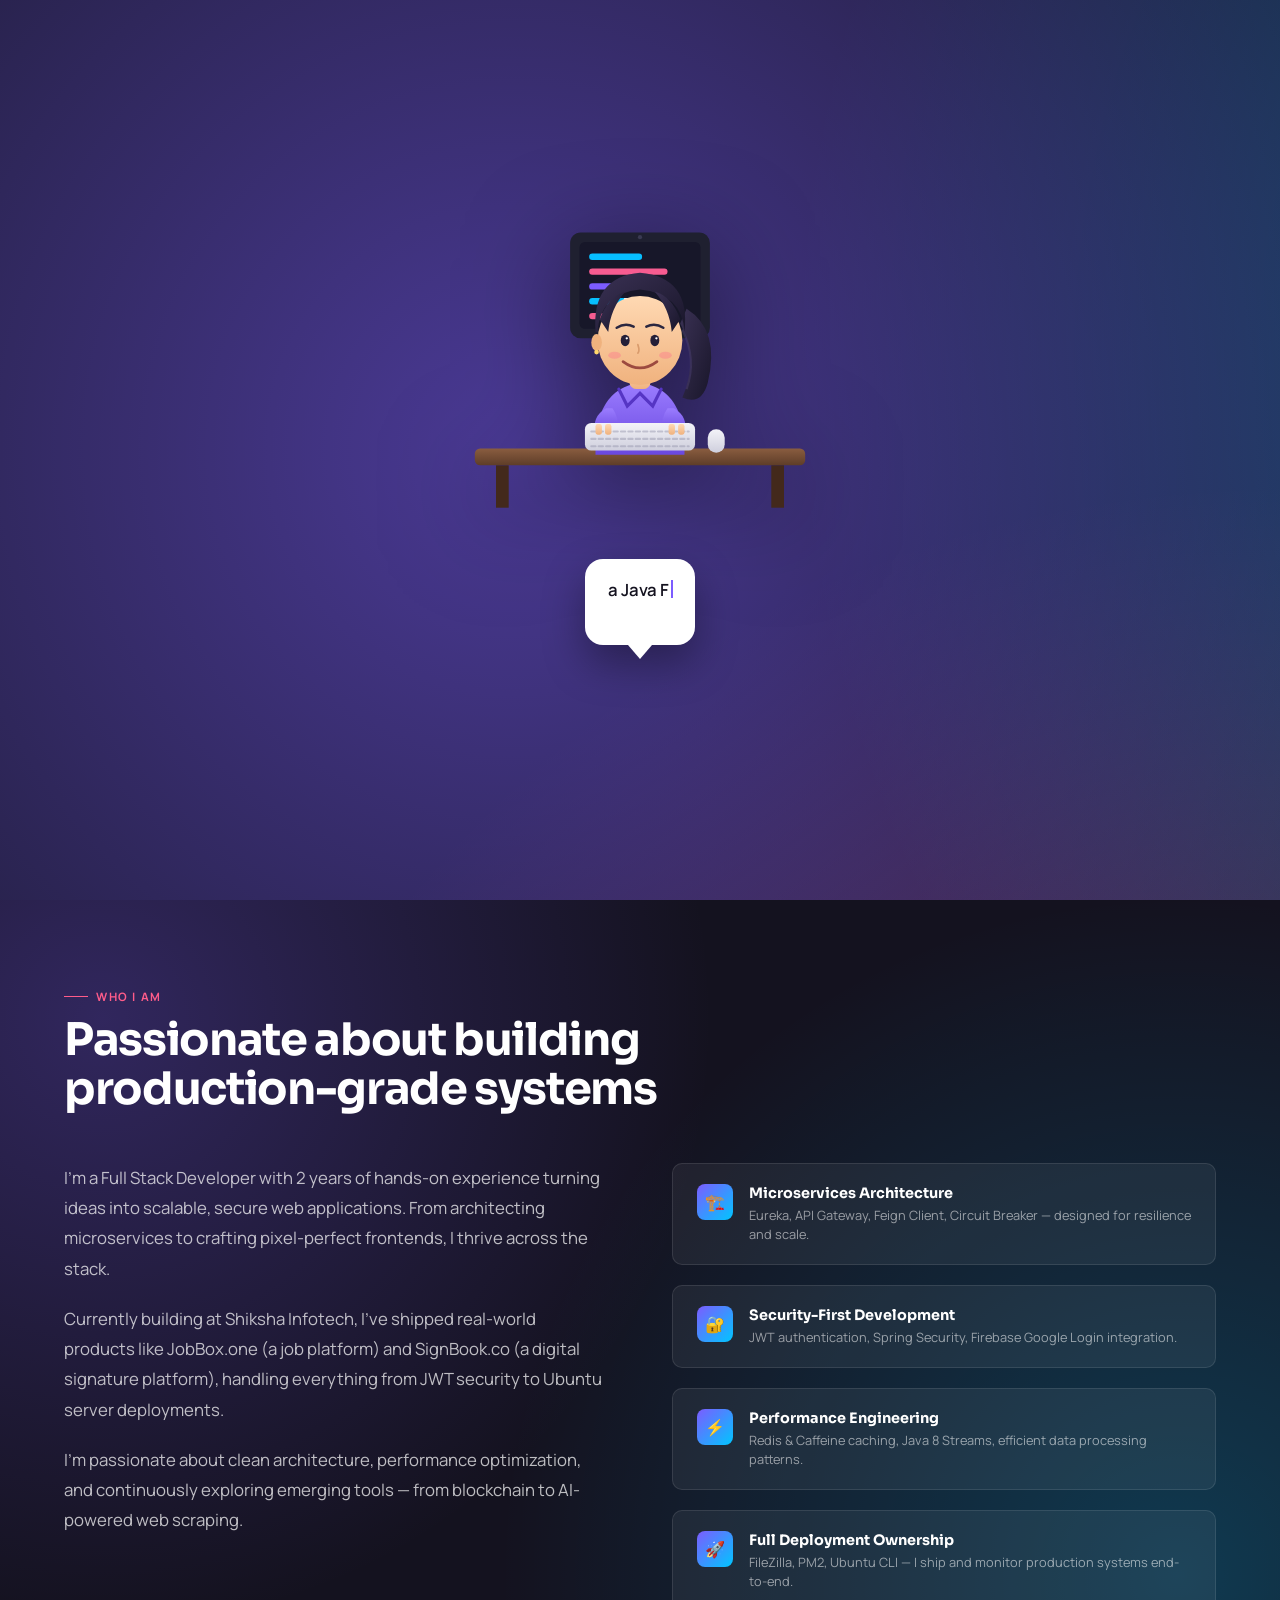
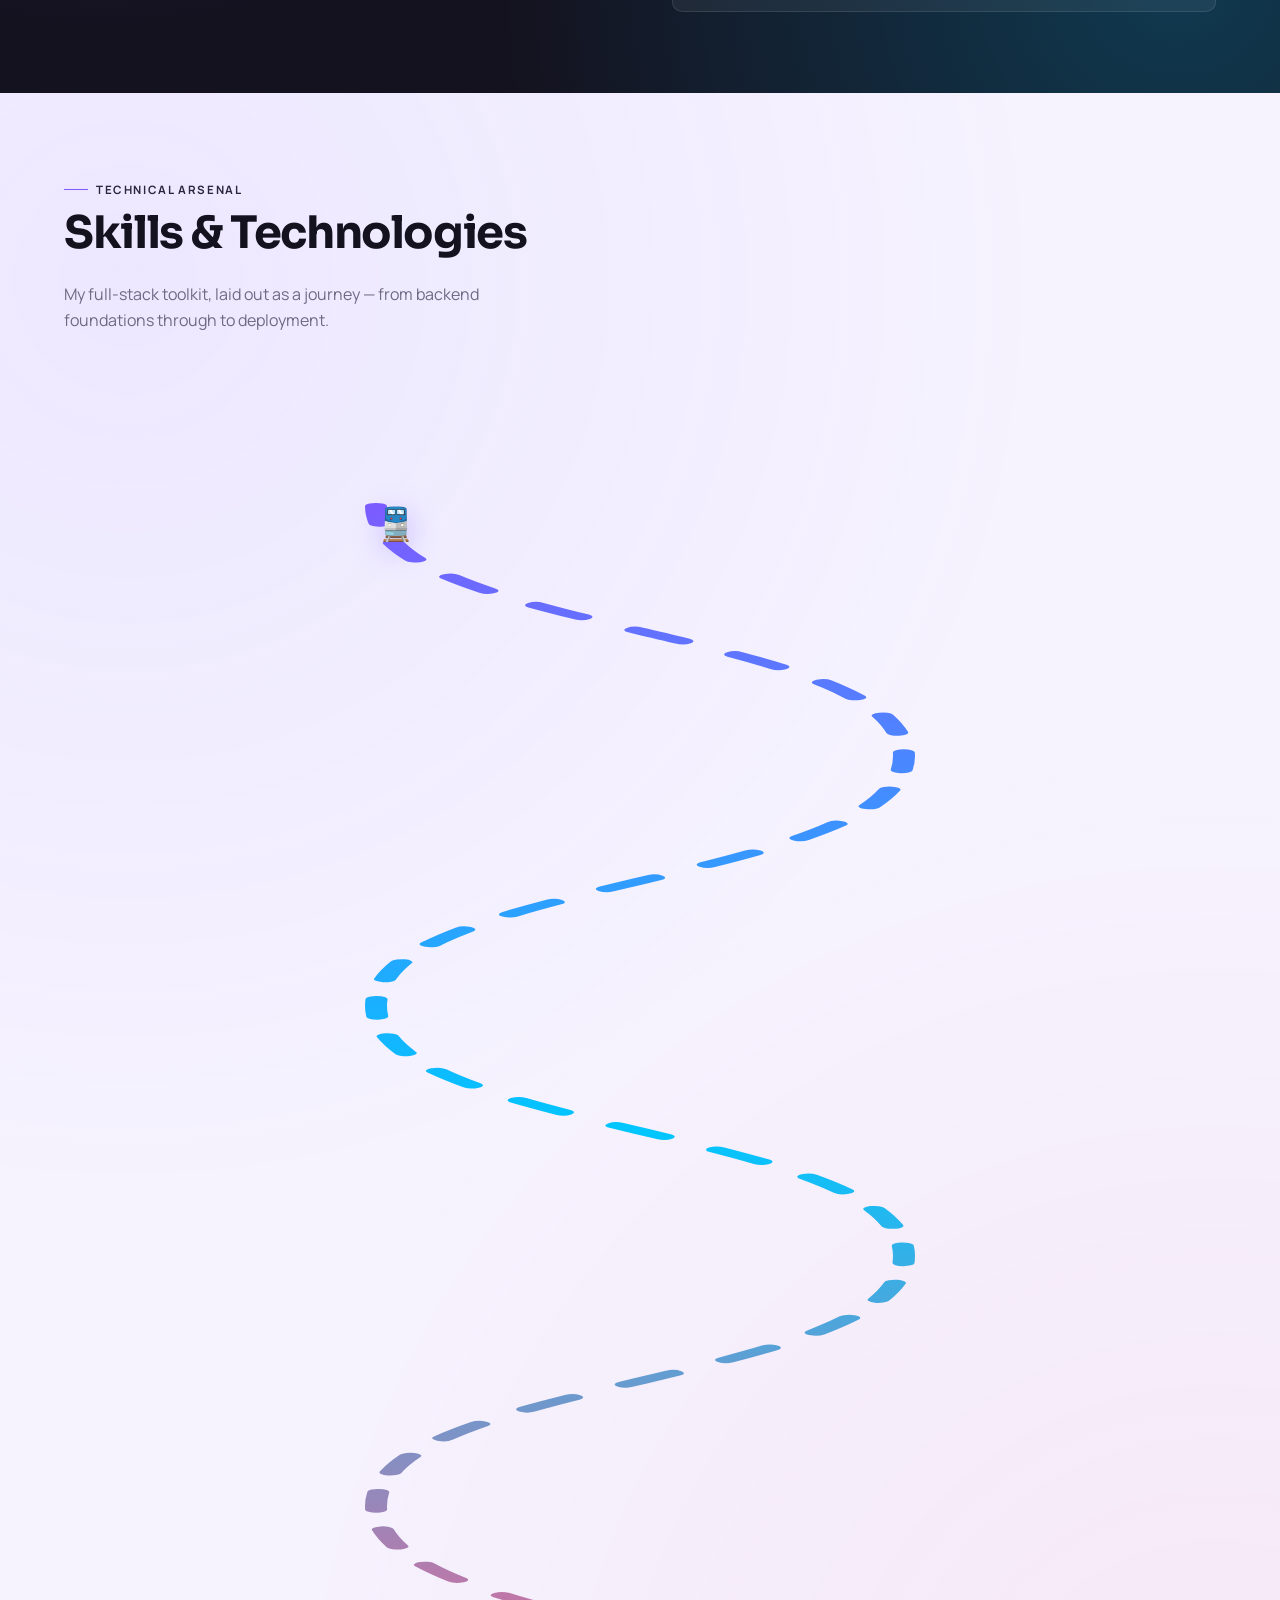
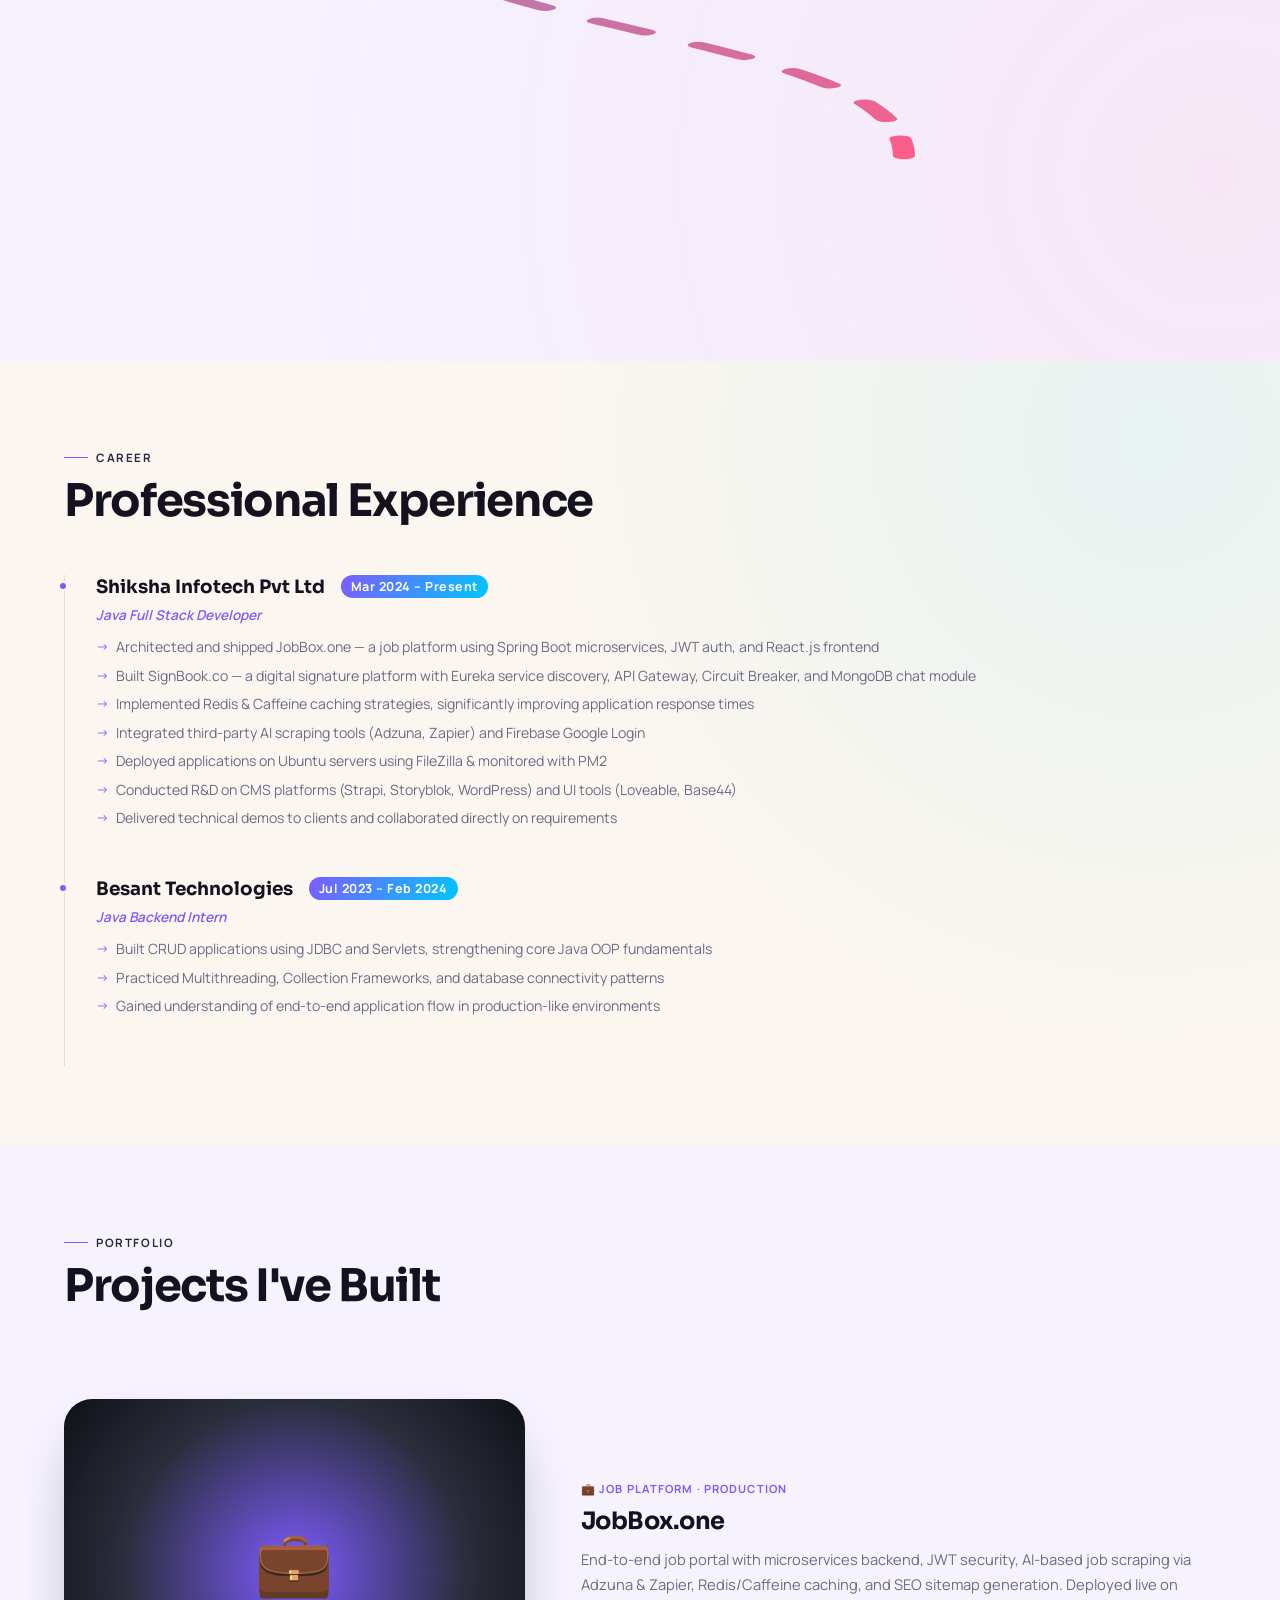
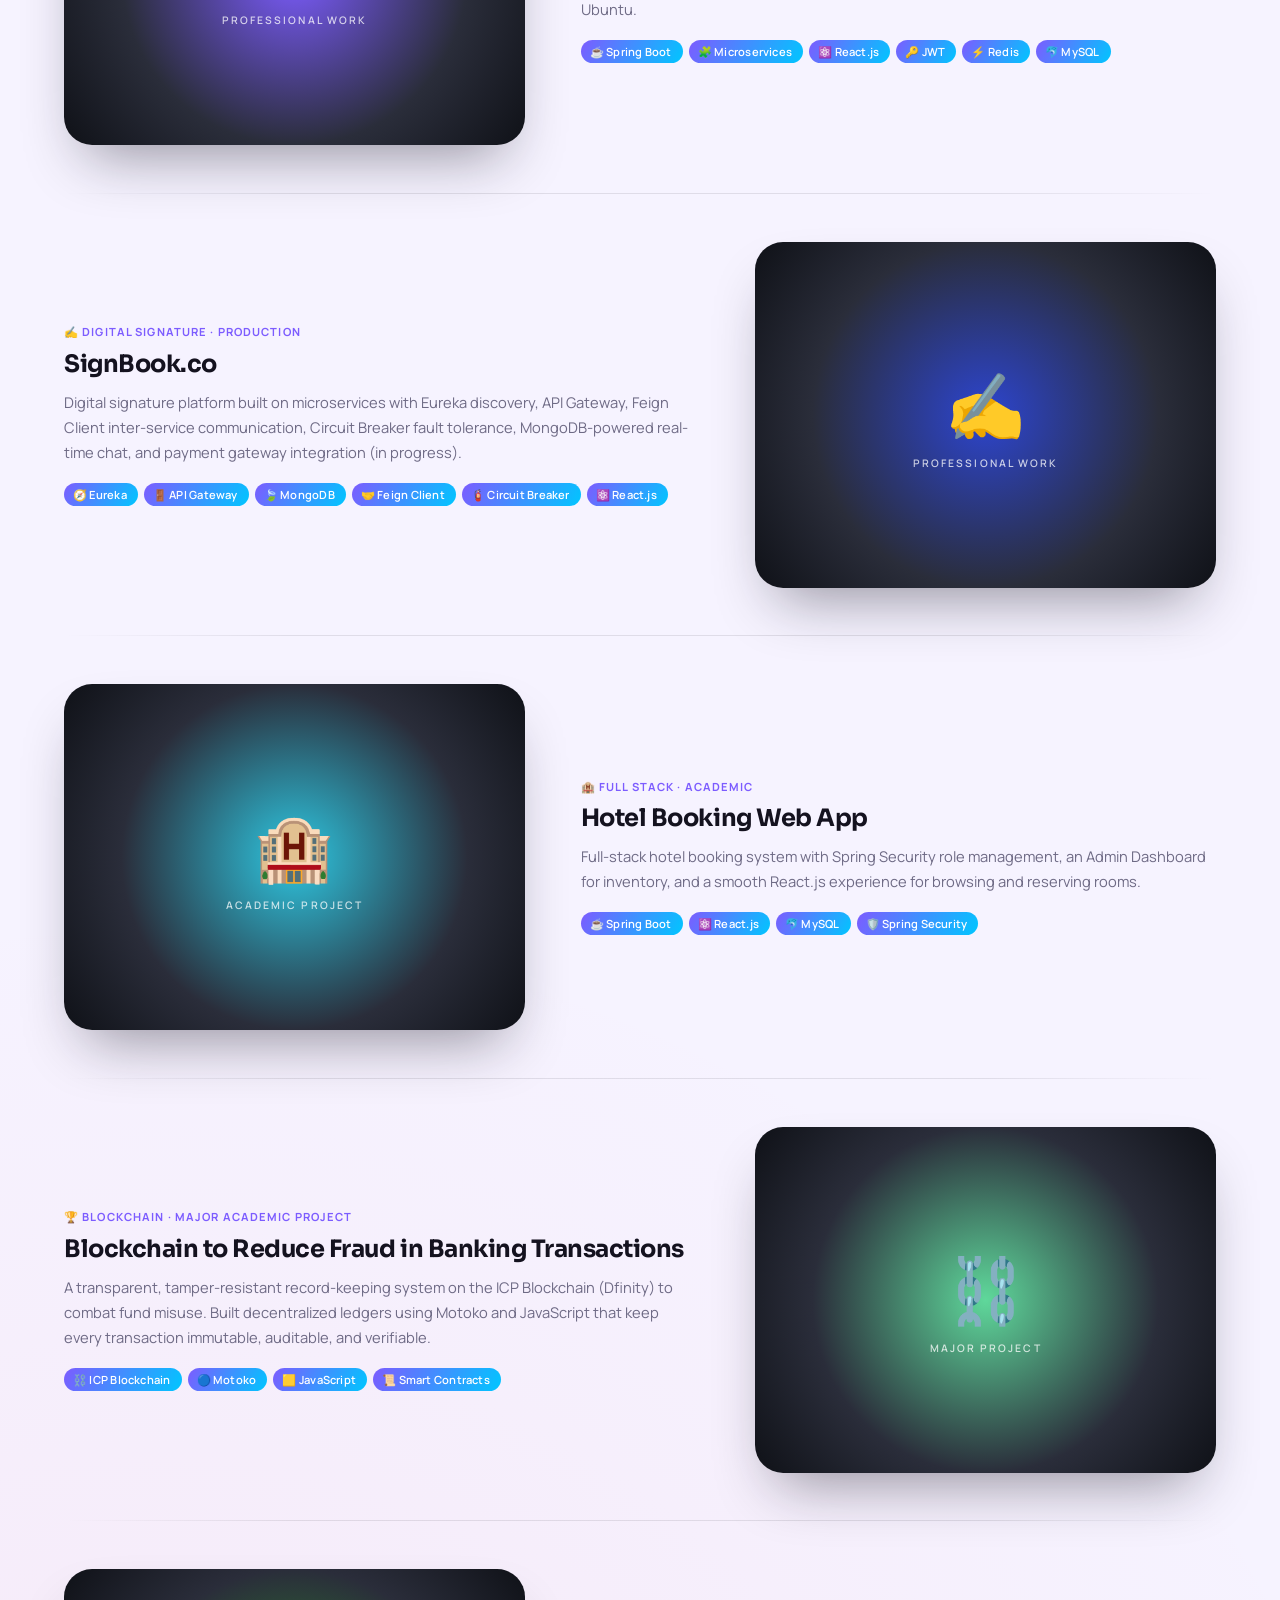
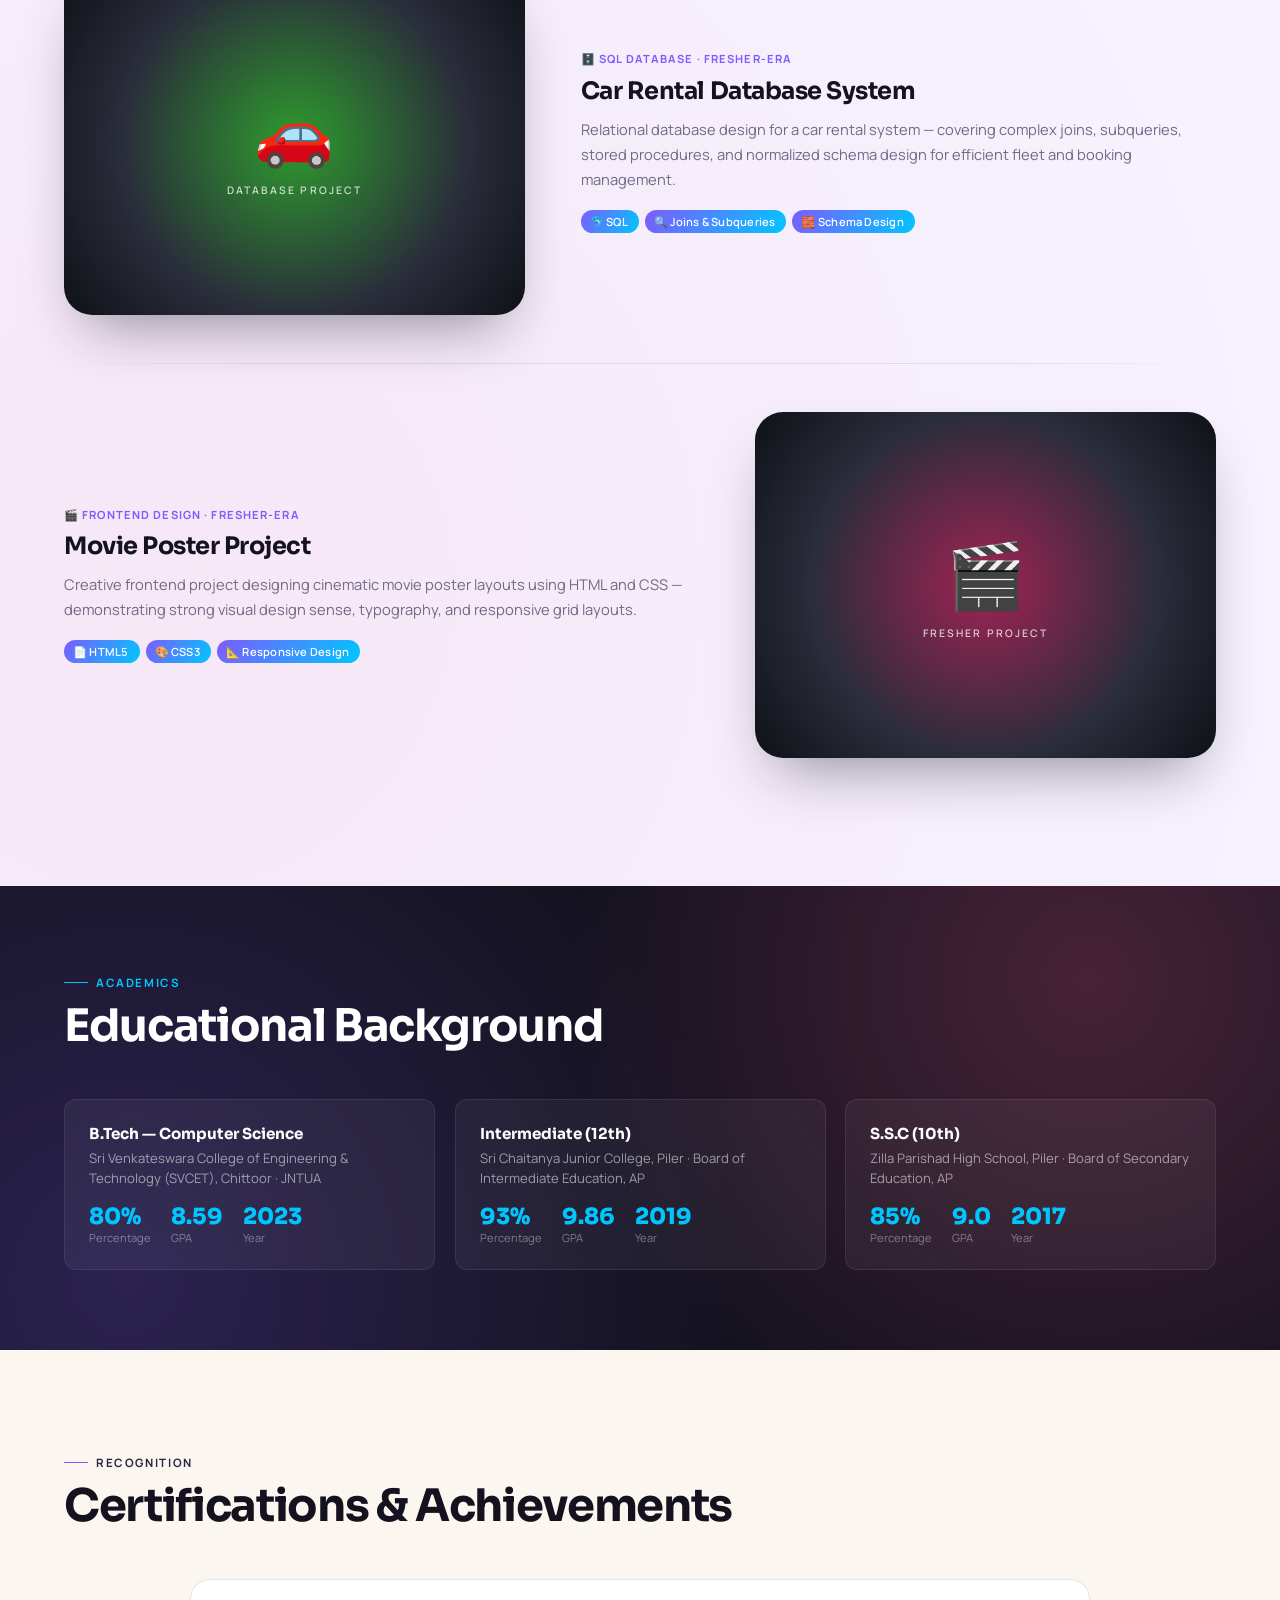
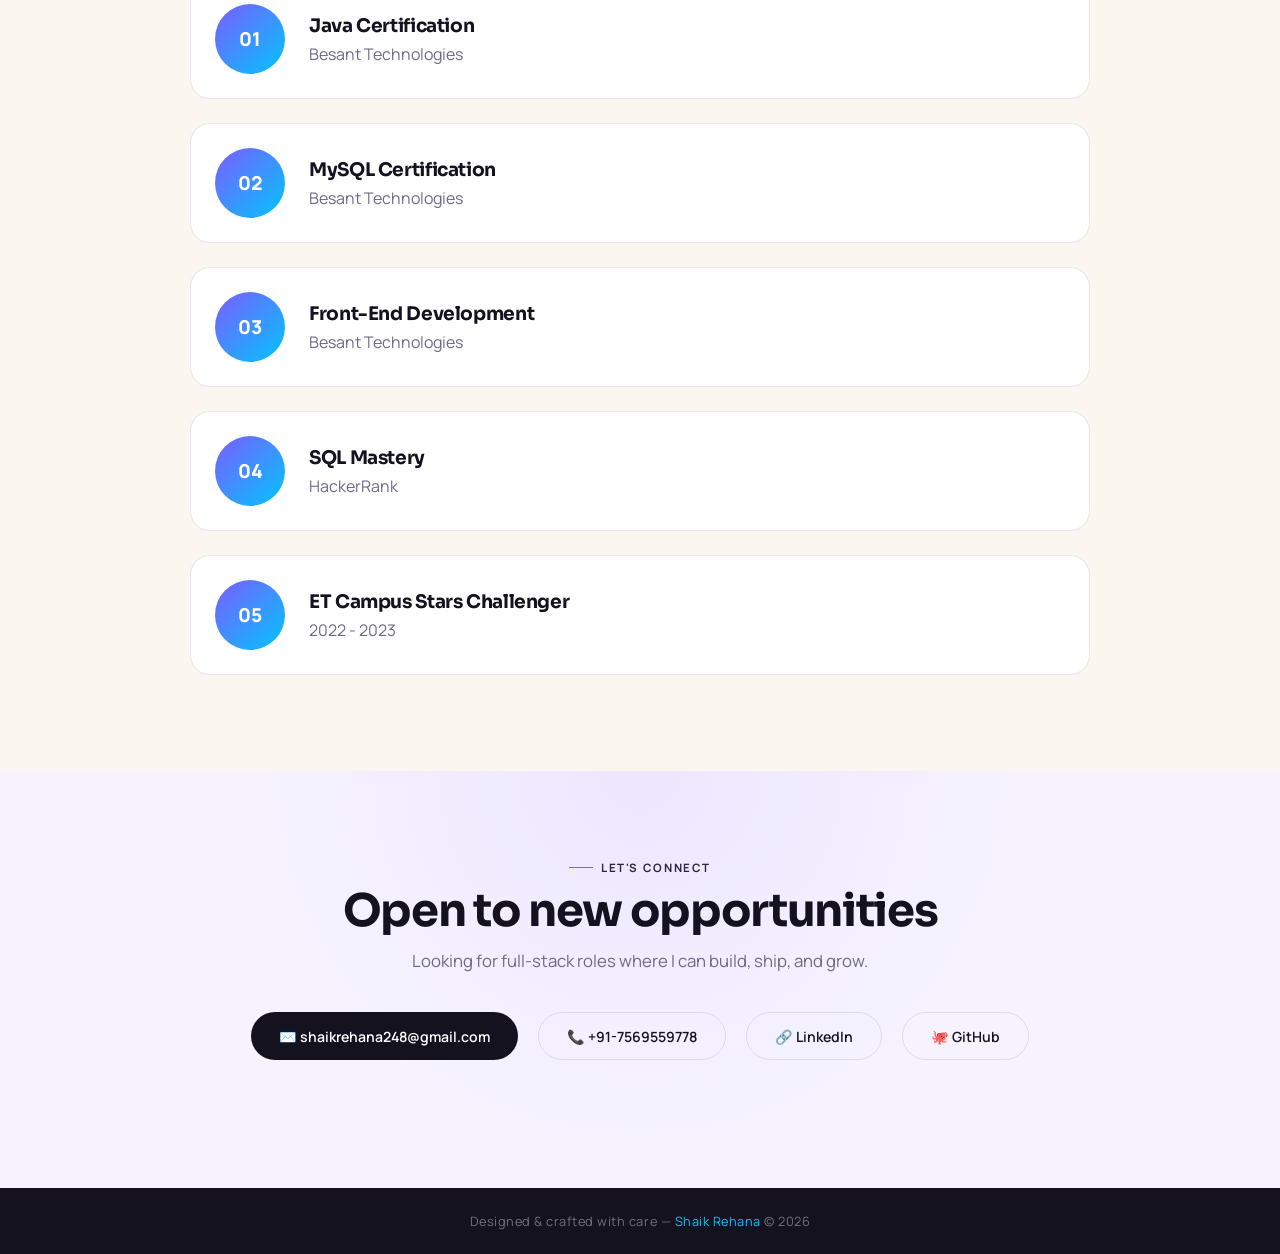
==== commit 6f4d6f30: "commit changes" ====
--- a/index.html
+++ b/index.html
@@ -11,10 +11,14 @@
     <link rel="stylesheet" href="style.css" />
   </head>
   <body class="intro-locked">
-
     <!-- ════════ INTRO: girl at her desk (monitor + keyboard) + speech bubble ════════ -->
     <div class="intro-overlay" id="introOverlay">
-      <svg class="intro-scene" id="girlScene" viewBox="0 0 340 340" xmlns="http://www.w3.org/2000/svg">
+      <svg
+        class="intro-scene"
+        id="girlScene"
+        viewBox="0 0 340 340"
+        xmlns="http://www.w3.org/2000/svg"
+      >
         <defs>
           <linearGradient id="skinGrad" x1="0" y1="0" x2="0" y2="1">
             <stop offset="0%" stop-color="#ffd9b3" />
@@ -39,7 +43,14 @@
         </defs>
 
         <!-- desk -->
-        <rect x="14" y="262" width="312" height="16" rx="5" fill="url(#deskGrad)" />
+        <rect
+          x="14"
+          y="262"
+          width="312"
+          height="16"
+          rx="5"
+          fill="url(#deskGrad)"
+        />
         <rect x="34" y="278" width="12" height="40" fill="#43291b" />
         <rect x="294" y="278" width="12" height="40" fill="#43291b" />
 
@@ -51,26 +62,108 @@
         <rect x="104" y="58" width="132" height="100" rx="10" fill="#1f2030" />
         <rect x="113" y="67" width="114" height="82" rx="5" fill="#11131c" />
         <circle cx="170" cy="62.5" r="2" fill="#3a3a52" />
-        <rect class="code-line l1" x="122" y="78" width="50" height="6" rx="3" fill="#00c6ff" />
-        <rect class="code-line l2" x="122" y="92" width="74" height="6" rx="3" fill="#ff5c8a" />
-        <rect class="code-line l3" x="122" y="106" width="40" height="6" rx="3" fill="#7c5cff" />
-        <rect class="code-line l1" x="122" y="120" width="60" height="6" rx="3" fill="#00c6ff" />
-        <rect class="code-line l2" x="122" y="134" width="30" height="6" rx="3" fill="#ff5c8a" />
-        <rect class="cursor-blink" x="155" y="120" width="7" height="6" fill="#fff" />
-        <g class="screen-glow"><rect x="113" y="67" width="114" height="82" rx="5" fill="#7c5cff" opacity="0.06" /></g>
+        <rect
+          class="code-line l1"
+          x="122"
+          y="78"
+          width="50"
+          height="6"
+          rx="3"
+          fill="#00c6ff"
+        />
+        <rect
+          class="code-line l2"
+          x="122"
+          y="92"
+          width="74"
+          height="6"
+          rx="3"
+          fill="#ff5c8a"
+        />
+        <rect
+          class="code-line l3"
+          x="122"
+          y="106"
+          width="40"
+          height="6"
+          rx="3"
+          fill="#7c5cff"
+        />
+        <rect
+          class="code-line l1"
+          x="122"
+          y="120"
+          width="60"
+          height="6"
+          rx="3"
+          fill="#00c6ff"
+        />
+        <rect
+          class="code-line l2"
+          x="122"
+          y="134"
+          width="30"
+          height="6"
+          rx="3"
+          fill="#ff5c8a"
+        />
+        <rect
+          class="cursor-blink"
+          x="155"
+          y="120"
+          width="7"
+          height="6"
+          fill="#fff"
+        />
+        <g class="screen-glow">
+          <rect
+            x="113"
+            y="67"
+            width="114"
+            height="82"
+            rx="5"
+            fill="#7c5cff"
+            opacity="0.06"
+          />
+        </g>
 
         <!-- girl -->
         <g class="girl-group">
           <!-- ponytail -->
-          <path d="M214 130 Q246 150 234 200 Q228 222 210 214 Q226 178 208 144 Z" fill="url(#hairGrad)" />
-          <path d="M210 150 Q224 178 214 206" stroke="#4a3f70" stroke-width="2" fill="none" opacity="0.5" />
+          <path
+            d="M214 130 Q246 150 234 200 Q228 222 210 214 Q226 178 208 144 Z"
+            fill="url(#hairGrad)"
+          />
+          <path
+            d="M210 150 Q224 178 214 206"
+            stroke="#4a3f70"
+            stroke-width="2"
+            fill="none"
+            opacity="0.5"
+          />
 
           <!-- shoulders / shirt -->
-          <path d="M128 268 Q126 206 170 200 Q214 206 212 268 Z" fill="url(#shirtGrad)" />
-          <path d="M150 206 L158 222 L170 210 L182 222 L190 206" stroke="#5635c4" stroke-width="3" fill="none" stroke-linecap="round" />
+          <path
+            d="M128 268 Q126 206 170 200 Q214 206 212 268 Z"
+            fill="url(#shirtGrad)"
+          />
+          <path
+            d="M150 206 L158 222 L170 210 L182 222 L190 206"
+            stroke="#5635c4"
+            stroke-width="3"
+            fill="none"
+            stroke-linecap="round"
+          />
 
           <!-- neck -->
-          <rect x="160" y="186" width="20" height="20" rx="7" fill="url(#skinGrad)" />
+          <rect
+            x="160"
+            y="186"
+            width="20"
+            height="20"
+            rx="7"
+            fill="url(#skinGrad)"
+          />
 
           <!-- head -->
           <ellipse cx="170" cy="160" rx="40" ry="42" fill="url(#skinGrad)" />
@@ -80,13 +173,34 @@
           <circle cx="129" cy="171" r="2.2" fill="#ffd76b" />
 
           <!-- hair top + bangs -->
-          <path d="M128 152 Q124 100 170 96 Q218 100 212 152 Q210 116 170 112 Q132 116 130 152 Z" fill="url(#hairGrad)" />
-          <path d="M132 140 Q140 118 156 114 Q142 130 140 152 Z" fill="url(#hairGrad)" />
-          <path d="M208 140 Q200 118 184 114 Q198 130 200 152 Z" fill="url(#hairGrad)" />
+          <path
+            d="M128 152 Q124 100 170 96 Q218 100 212 152 Q210 116 170 112 Q132 116 130 152 Z"
+            fill="url(#hairGrad)"
+          />
+          <path
+            d="M132 140 Q140 118 156 114 Q142 130 140 152 Z"
+            fill="url(#hairGrad)"
+          />
+          <path
+            d="M208 140 Q200 118 184 114 Q198 130 200 152 Z"
+            fill="url(#hairGrad)"
+          />
 
           <!-- eyebrows -->
-          <path d="M148 148 Q156 143 164 147" stroke="#2b2740" stroke-width="2.4" fill="none" stroke-linecap="round" />
-          <path d="M176 147 Q184 143 192 148" stroke="#2b2740" stroke-width="2.4" fill="none" stroke-linecap="round" />
+          <path
+            d="M148 148 Q156 143 164 147"
+            stroke="#2b2740"
+            stroke-width="2.4"
+            fill="none"
+            stroke-linecap="round"
+          />
+          <path
+            d="M176 147 Q184 143 192 148"
+            stroke="#2b2740"
+            stroke-width="2.4"
+            fill="none"
+            stroke-linecap="round"
+          />
 
           <!-- eyes -->
           <g class="girl-eyes">
@@ -97,434 +211,907 @@
           </g>
 
           <!-- blush -->
-          <ellipse cx="146" cy="174" rx="6" ry="3.4" fill="#ff5c8a" opacity="0.3" />
-          <ellipse cx="194" cy="174" rx="6" ry="3.4" fill="#ff5c8a" opacity="0.3" />
+          <ellipse
+            cx="146"
+            cy="174"
+            rx="6"
+            ry="3.4"
+            fill="#ff5c8a"
+            opacity="0.3"
+          />
+          <ellipse
+            cx="194"
+            cy="174"
+            rx="6"
+            ry="3.4"
+            fill="#ff5c8a"
+            opacity="0.3"
+          />
 
           <!-- nose + smile -->
-          <path d="M168 164 Q170 170 168 172" stroke="#d99b6c" stroke-width="1.6" fill="none" stroke-linecap="round" />
-          <path d="M154 180 Q170 192 186 180" stroke="#9c4a3f" stroke-width="2.6" fill="none" stroke-linecap="round" />
+          <path
+            d="M168 164 Q170 170 168 172"
+            stroke="#d99b6c"
+            stroke-width="1.6"
+            fill="none"
+            stroke-linecap="round"
+          />
+          <path
+            d="M154 180 Q170 192 186 180"
+            stroke="#9c4a3f"
+            stroke-width="2.6"
+            fill="none"
+            stroke-linecap="round"
+          />
 
           <!-- arms reaching to keyboard -->
-          <path class="hand-left" d="M138 224 Q124 232 128 248 L150 248 Q150 232 144 224 Z" fill="url(#shirtGrad)" />
-          <path class="hand-right" d="M202 224 Q216 232 212 248 L190 248 Q190 232 196 224 Z" fill="url(#shirtGrad)" />
+          <path
+            class="hand-left"
+            d="M138 224 Q124 232 128 248 L150 248 Q150 232 144 224 Z"
+            fill="url(#shirtGrad)"
+          />
+          <path
+            class="hand-right"
+            d="M202 224 Q216 232 212 248 L190 248 Q190 232 196 224 Z"
+            fill="url(#shirtGrad)"
+          />
         </g>
 
         <!-- keyboard, in front of her hands -->
-        <rect x="118" y="238" width="104" height="26" rx="6" fill="url(#keyGrad)" />
-        <g opacity="0.5" stroke="#9a9ab0" stroke-width="2" stroke-dasharray="4 3" stroke-linecap="round">
+        <rect
+          x="118"
+          y="238"
+          width="104"
+          height="26"
+          rx="6"
+          fill="url(#keyGrad)"
+        />
+        <g
+          opacity="0.5"
+          stroke="#9a9ab0"
+          stroke-width="2"
+          stroke-dasharray="4 3"
+          stroke-linecap="round"
+        >
           <line x1="124" y1="246" x2="216" y2="246" />
           <line x1="124" y1="253" x2="216" y2="253" />
           <line x1="124" y1="260" x2="216" y2="260" />
         </g>
         <g class="hand-left">
-          <rect x="128" y="239" width="6" height="10" rx="2" fill="url(#skinGrad)" />
-          <rect x="137" y="239" width="6" height="10" rx="2" fill="url(#skinGrad)" />
+          <rect
+            x="128"
+            y="239"
+            width="6"
+            height="10"
+            rx="2"
+            fill="url(#skinGrad)"
+          />
+          <rect
+            x="137"
+            y="239"
+            width="6"
+            height="10"
+            rx="2"
+            fill="url(#skinGrad)"
+          />
         </g>
         <g class="hand-right">
-          <rect x="197" y="239" width="6" height="10" rx="2" fill="url(#skinGrad)" />
-          <rect x="206" y="239" width="6" height="10" rx="2" fill="url(#skinGrad)" />
+          <rect
+            x="197"
+            y="239"
+            width="6"
+            height="10"
+            rx="2"
+            fill="url(#skinGrad)"
+          />
+          <rect
+            x="206"
+            y="239"
+            width="6"
+            height="10"
+            rx="2"
+            fill="url(#skinGrad)"
+          />
         </g>
 
         <!-- mouse -->
-        <rect x="234" y="244" width="16" height="22" rx="8" fill="url(#keyGrad)" />
+        <rect
+          x="234"
+          y="244"
+          width="16"
+          height="22"
+          rx="8"
+          fill="url(#keyGrad)"
+        />
       </svg>
 
-      <div class="speech-bubble" id="speechBubble"><span id="bubbleText"></span><span class="bubble-cursor" id="bubbleCursor"></span></div>
-
-      <button class="intro-enter-btn" id="introEnterBtn">View My Portfolio →</button>
+      <div class="speech-bubble" id="speechBubble">
+        <span id="bubbleText"></span
+        ><span class="bubble-cursor" id="bubbleCursor"></span>
+      </div>
+
+      <button class="intro-enter-btn" id="introEnterBtn">
+        View My Portfolio →
+      </button>
     </div>
 
     <div id="site-content">
-    <!-- NAV -->
-    <nav>
-      <div class="nav-logo">Rehana S</div>
-      <ul class="nav-links">
-        <li><a href="#about">About</a></li>
-        <li><a href="#skills">Skills</a></li>
-        <li><a href="#experience">Experience</a></li>
-        <li><a href="#projects">Projects</a></li>
-        <li><a href="#education">Education</a></li>
-        <li><a href="#contact">Contact</a></li>
-      </ul>
-    </nav>
-
-    <!-- HERO -->
-    <section class="hero" id="home">
-      <div class="hero-left animate from-left" style="--delay: 0.1s">
-        <div class="hero-tag">Available for opportunities</div>
-        <h1>Rehana S</h1>
-        <p class="hero-desc">
-          Software Developer specializing in Java & React.js — crafting scalable
-          microservices and intuitive frontends with 2+ years of real-world
-          production experience.
+      <!-- NAV -->
+      <nav>
+        <div class="nav-logo">Rehana S</div>
+        <ul class="nav-links">
+          <li><a href="#about">About</a></li>
+          <li><a href="#skills">Skills</a></li>
+          <li><a href="#experience">Experience</a></li>
+          <li><a href="#projects">Projects</a></li>
+          <li><a href="#education">Education</a></li>
+          <li><a href="#contact">Contact</a></li>
+        </ul>
+      </nav>
+
+      <!-- HERO -->
+      <section class="hero" id="home">
+        <div class="hero-left animate from-left" style="--delay: 0.1s">
+          <div class="hero-tag">Available for opportunities</div>
+          <h1>Rehana S</h1>
+          <p class="hero-desc">
+            Software Developer specializing in Java & React.js — crafting
+            scalable microservices and intuitive frontends with 2+ years of
+            real-world production experience.
+          </p>
+          <div class="hero-ctas">
+            <a href="#projects" class="btn-primary">View Projects →</a>
+            <a href="#contact" class="btn-outline">Get in Touch</a>
+          </div>
+        </div>
+        <div class="hero-right animate from-right" style="--delay: 0.1s">
+          <div class="hero-visual">
+            <div class="hero-circle"></div>
+            <div class="hero-avatar">SR</div>
+            <div class="hero-floating-card card-1">
+              ☕ Spring Boot<span>Microservices</span>
+            </div>
+            <div class="hero-floating-card card-2">
+              ⚛️ React.js<span>Hooks & Routing</span>
+            </div>
+            <div class="hero-floating-card card-3">
+              🔒 JWT Auth<span>Spring Security</span>
+            </div>
+            <div class="hero-floating-card card-4">
+              🗄️ MySQL<span>+ MongoDB</span>
+            </div>
+            <div class="hero-floating-card card-5">
+              ⚡ Redis<span>Caching Layer</span>
+            </div>
+          </div>
+        </div>
+        <div class="hero-stats">
+          <div class="stat-item">
+            <div class="stat-num">2<em>+</em></div>
+            <div class="stat-label">Years Experience</div>
+          </div>
+          <div class="stat-item">
+            <div class="stat-num">6<em>+</em></div>
+            <div class="stat-label">Projects Built</div>
+          </div>
+          <div class="stat-item">
+            <div class="stat-num">80<em>%</em></div>
+            <div class="stat-label">B.Tech GPA</div>
+          </div>
+        </div>
+      </section>
+
+      <!-- ABOUT -->
+      <section class="about" id="about">
+        <div class="section-tag">Who I Am</div>
+        <h2>Passionate about building<br />production-grade systems</h2>
+        <div class="about-grid">
+          <div class="about-text animate from-left" style="--delay: 0.1s">
+            <p>
+              I'm a Full Stack Developer with 2 years of hands-on experience
+              turning ideas into scalable, secure web applications. From
+              architecting microservices to crafting pixel-perfect frontends, I
+              thrive across the stack.
+            </p>
+            <p>
+              Currently building at Shiksha Infotech, I've shipped real-world
+              products like JobBox.one (a job platform) and SignBook.co (a
+              digital signature platform), handling everything from JWT security
+              to Ubuntu server deployments.
+            </p>
+            <p>
+              I'm passionate about clean architecture, performance optimization,
+              and continuously exploring emerging tools — from blockchain to
+              AI-powered web scraping.
+            </p>
+          </div>
+          <div class="about-highlights">
+            <div
+              class="highlight-card animate from-right"
+              style="--delay: 0.1s"
+            >
+              <div class="highlight-icon">🏗️</div>
+              <div>
+                <h4>Microservices Architecture</h4>
+                <p>
+                  Eureka, API Gateway, Feign Client, Circuit Breaker — designed
+                  for resilience and scale.
+                </p>
+              </div>
+            </div>
+            <div
+              class="highlight-card animate from-right"
+              style="--delay: 0.2s"
+            >
+              <div class="highlight-icon">🔐</div>
+              <div>
+                <h4>Security-First Development</h4>
+                <p>
+                  JWT authentication, Spring Security, Firebase Google Login
+                  integration.
+                </p>
+              </div>
+            </div>
+            <div
+              class="highlight-card animate from-right"
+              style="--delay: 0.3s"
+            >
+              <div class="highlight-icon">⚡</div>
+              <div>
+                <h4>Performance Engineering</h4>
+                <p>
+                  Redis & Caffeine caching, Java 8 Streams, efficient data
+                  processing patterns.
+                </p>
+              </div>
+            </div>
+            <div
+              class="highlight-card animate from-right"
+              style="--delay: 0.4s"
+            >
+              <div class="highlight-icon">🚀</div>
+              <div>
+                <h4>Full Deployment Ownership</h4>
+                <p>
+                  FileZilla, PM2, Ubuntu CLI — I ship and monitor production
+                  systems end-to-end.
+                </p>
+              </div>
+            </div>
+          </div>
+        </div>
+      </section>
+
+      <!-- SKILLS — card-free train-track journey -->
+      <section class="skills-section" id="skills">
+        <div class="section-tag">Technical Arsenal</div>
+        <h2>Skills &amp; Technologies</h2>
+        <p class="skills-intro">
+          My full-stack toolkit, laid out as a journey — from backend
+          foundations through to deployment.
         </p>
-        <div class="hero-ctas">
-          <a href="#projects" class="btn-primary">View Projects →</a>
-          <a href="#contact" class="btn-outline">Get in Touch</a>
+
+        <div class="skills-track">
+          <svg
+            class="track-line"
+            viewBox="0 0 100 600"
+            preserveAspectRatio="none"
+          >
+            <defs>
+              <linearGradient id="trackGradient" x1="0" y1="0" x2="0" y2="1">
+                <stop offset="0%" stop-color="#7c5cff" />
+                <stop offset="50%" stop-color="#00c6ff" />
+                <stop offset="100%" stop-color="#ff5c8a" />
+              </linearGradient>
+            </defs>
+            <path
+              d="M20,50 C20,100 80,100 80,150 C80,200 20,200 20,250 C20,300 80,300 80,350 C80,400 20,400 20,450 C20,500 80,500 80,550"
+            />
+          </svg>
+          <div class="train-icon">🚆</div>
+
+          <div
+            class="station station-left animate zoom-in"
+            style="--delay: 0.1s; top: 6%"
+          >
+            <div class="station-dot">☕</div>
+            <h3>Backend Development</h3>
+            <div class="skill-tags">
+              <span class="skill-tag tag-accent"
+                ><span class="ti">☕</span>Java 8</span
+              >
+              <span class="skill-tag tag-accent"
+                ><span class="ti">🌱</span>Spring Boot</span
+              >
+              <span class="skill-tag tag-accent"
+                ><span class="ti">🧩</span>Microservices</span
+              >
+              <span class="skill-tag tag-accent"
+                ><span class="ti">🔗</span>REST APIs</span
+              >
+              <span class="skill-tag tag-accent"
+                ><span class="ti">📦</span>Spring Data JPA</span
+              >
+              <span class="skill-tag tag-accent"
+                ><span class="ti">🐝</span>Hibernate</span
+              >
+              <span class="skill-tag tag-accent"
+                ><span class="ti">λ</span>Streams & Lambda</span
+              >
+            </div>
+          </div>
+
+          <div
+            class="station station-right animate zoom-in"
+            style="--delay: 0.1s; top: 23%"
+          >
+            <div class="station-dot">⚛️</div>
+            <h3>Frontend Development</h3>
+            <div class="skill-tags">
+              <span class="skill-tag tag-blue"
+                ><span class="ti">⚛️</span>React.js</span
+              >
+              <span class="skill-tag tag-blue"
+                ><span class="ti">🪝</span>Hooks</span
+              >
+              <span class="skill-tag tag-blue"
+                ><span class="ti">🧭</span>React Router</span
+              >
+              <span class="skill-tag tag-blue"
+                ><span class="ti">🟨</span>JavaScript</span
+              >
+              <span class="skill-tag tag-blue"
+                ><span class="ti">📄</span>HTML5</span
+              >
+              <span class="skill-tag tag-blue"
+                ><span class="ti">🎨</span>CSS3</span
+              >
+              <span class="skill-tag tag-blue"
+                ><span class="ti">🅱️</span>Bootstrap</span
+              >
+            </div>
+          </div>
+
+          <div
+            class="station station-left animate zoom-in"
+            style="--delay: 0.1s; top: 40%"
+          >
+            <div class="station-dot">🗄️</div>
+            <h3>Database &amp; Caching</h3>
+            <div class="skill-tags">
+              <span class="skill-tag tag-teal"
+                ><span class="ti">🐬</span>MySQL</span
+              >
+              <span class="skill-tag tag-teal"
+                ><span class="ti">🍃</span>MongoDB</span
+              >
+              <span class="skill-tag tag-teal"
+                ><span class="ti">⚡</span>Redis</span
+              >
+              <span class="skill-tag tag-teal"
+                ><span class="ti">☕</span>Caffeine Cache</span
+              >
+              <span class="skill-tag tag-teal"
+                ><span class="ti">🔍</span>Joins & Subqueries</span
+              >
+            </div>
+          </div>
+
+          <div
+            class="station station-right animate zoom-in"
+            style="--delay: 0.1s; top: 57%"
+          >
+            <div class="station-dot">🔒</div>
+            <h3>Security &amp; Auth</h3>
+            <div class="skill-tags">
+              <span class="skill-tag tag-accent"
+                ><span class="ti">🔑</span>JWT</span
+              >
+              <span class="skill-tag tag-accent"
+                ><span class="ti">🛡️</span>Spring Security</span
+              >
+              <span class="skill-tag tag-accent"
+                ><span class="ti">🔥</span>Firebase Auth</span
+              >
+              <span class="skill-tag tag-accent"
+                ><span class="ti">🔓</span>Google Login</span
+              >
+            </div>
+          </div>
+
+          <div
+            class="station station-left animate zoom-in"
+            style="--delay: 0.1s; top: 74%"
+          >
+            <div class="station-dot">🏛️</div>
+            <h3>Architecture &amp; Design</h3>
+            <div class="skill-tags">
+              <span class="skill-tag tag-dark"
+                ><span class="ti">🧭</span>Eureka Discovery</span
+              >
+              <span class="skill-tag tag-dark"
+                ><span class="ti">🚪</span>API Gateway</span
+              >
+              <span class="skill-tag tag-dark"
+                ><span class="ti">🤝</span>Feign Client</span
+              >
+              <span class="skill-tag tag-dark"
+                ><span class="ti">🧯</span>Circuit Breaker</span
+              >
+              <span class="skill-tag tag-dark"
+                ><span class="ti">♟️</span>Singleton Pattern</span
+              >
+            </div>
+          </div>
+
+          <div
+            class="station station-right animate zoom-in"
+            style="--delay: 0.1s; top: 91%"
+          >
+            <div class="station-dot">🛠️</div>
+            <h3>Tools &amp; DevOps</h3>
+            <div class="skill-tags">
+              <span class="skill-tag tag-light"
+                ><span class="ti">🐙</span>Git</span
+              >
+              <span class="skill-tag tag-light"
+                ><span class="ti">📦</span>Maven</span
+              >
+              <span class="skill-tag tag-light"
+                ><span class="ti">📮</span>Postman</span
+              >
+              <span class="skill-tag tag-light"
+                ><span class="ti">📁</span>FileZilla</span
+              >
+              <span class="skill-tag tag-light"
+                ><span class="ti">🔁</span>PM2</span
+              >
+              <span class="skill-tag tag-light"
+                ><span class="ti">🐧</span>Ubuntu/Linux</span
+              >
+              <span class="skill-tag tag-light"
+                ><span class="ti">🤖</span>Gen AI</span
+              >
+            </div>
+          </div>
         </div>
-      </div>
-      <div class="hero-right animate from-right" style="--delay: 0.1s">
-        <div class="hero-visual">
-          <div class="hero-circle"></div>
-          <div class="hero-avatar">SR</div>
-          <div class="hero-floating-card card-1">☕ Spring Boot<span>Microservices</span></div>
-          <div class="hero-floating-card card-2">⚛️ React.js<span>Hooks & Routing</span></div>
-          <div class="hero-floating-card card-3">🔒 JWT Auth<span>Spring Security</span></div>
-          <div class="hero-floating-card card-4">🗄️ MySQL<span>+ MongoDB</span></div>
-          <div class="hero-floating-card card-5">⚡ Redis<span>Caching Layer</span></div>
+      </section>
+
+      <!-- EXPERIENCE -->
+      <section class="experience" id="experience">
+        <div class="section-tag">Career</div>
+        <h2>Professional Experience</h2>
+        <div class="exp-timeline">
+          <div class="exp-item animate from-right" style="--delay: 0.1s">
+            <div class="exp-meta">
+              <span class="exp-company">Shiksha Infotech Pvt Ltd</span>
+              <span class="exp-period">Mar 2024 – Present</span>
+            </div>
+            <div class="exp-role">Java Full Stack Developer</div>
+            <ul class="exp-points">
+              <li>
+                Architected and shipped JobBox.one — a job platform using Spring
+                Boot microservices, JWT auth, and React.js frontend
+              </li>
+              <li>
+                Built SignBook.co — a digital signature platform with Eureka
+                service discovery, API Gateway, Circuit Breaker, and MongoDB
+                chat module
+              </li>
+              <li>
+                Implemented Redis &amp; Caffeine caching strategies,
+                significantly improving application response times
+              </li>
+              <li>
+                Integrated third-party AI scraping tools (Adzuna, Zapier) and
+                Firebase Google Login
+              </li>
+              <li>
+                Deployed applications on Ubuntu servers using FileZilla &amp;
+                monitored with PM2
+              </li>
+              <li>
+                Conducted R&amp;D on CMS platforms (Strapi, Storyblok,
+                WordPress) and UI tools (Loveable, Base44)
+              </li>
+              <li>
+                Delivered technical demos to clients and collaborated directly
+                on requirements
+              </li>
+            </ul>
+          </div>
+          <div class="exp-item animate from-right" style="--delay: 0.1s">
+            <div class="exp-meta">
+              <span class="exp-company">Besant Technologies</span>
+              <span class="exp-period">Jul 2023 – Feb 2024</span>
+            </div>
+            <div class="exp-role">Java Backend Intern</div>
+            <ul class="exp-points">
+              <li>
+                Built CRUD applications using JDBC and Servlets, strengthening
+                core Java OOP fundamentals
+              </li>
+              <li>
+                Practiced Multithreading, Collection Frameworks, and database
+                connectivity patterns
+              </li>
+              <li>
+                Gained understanding of end-to-end application flow in
+                production-like environments
+              </li>
+            </ul>
+          </div>
         </div>
-      </div>
-      <div class="hero-stats">
-        <div class="stat-item">
-          <div class="stat-num">2<em>+</em></div>
-          <div class="stat-label">Years Experience</div>
+      </section>
+
+      <!-- PROJECTS — card-free editorial rows -->
+      <section class="projects" id="projects">
+        <div class="section-tag">Portfolio</div>
+        <h2>Projects I've Built</h2>
+        <div class="projects-list">
+          <article class="project-row animate from-left" style="--delay: 0.1s">
+            <div class="project-visual banner-jobbox">
+              <span class="visual-icon">💼</span
+              ><span class="visual-label">Professional Work</span>
+            </div>
+            <div class="project-info">
+              <div class="project-category">💼 Job Platform · Production</div>
+              <h3>JobBox.one</h3>
+              <p class="project-desc">
+                End-to-end job portal with microservices backend, JWT security,
+                AI-based job scraping via Adzuna & Zapier, Redis/Caffeine
+                caching, and SEO sitemap generation. Deployed live on Ubuntu.
+              </p>
+              <div class="project-tech">
+                <span class="tech-pill">☕ Spring Boot</span>
+                <span class="tech-pill">🧩 Microservices</span>
+                <span class="tech-pill">⚛️ React.js</span>
+                <span class="tech-pill">🔑 JWT</span>
+                <span class="tech-pill">⚡ Redis</span>
+                <span class="tech-pill">🐬 MySQL</span>
+              </div>
+            </div>
+          </article>
+          <div class="project-divider"></div>
+
+          <article
+            class="project-row reverse animate from-right"
+            style="--delay: 0.1s"
+          >
+            <div class="project-visual banner-signbook">
+              <span class="visual-icon">✍️</span
+              ><span class="visual-label">Professional Work</span>
+            </div>
+            <div class="project-info">
+              <div class="project-category">
+                ✍️ Digital Signature · Production
+              </div>
+              <h3>SignBook.co</h3>
+              <p class="project-desc">
+                Digital signature platform built on microservices with Eureka
+                discovery, API Gateway, Feign Client inter-service
+                communication, Circuit Breaker fault tolerance, MongoDB-powered
+                real-time chat, and payment gateway integration (in progress).
+              </p>
+              <div class="project-tech">
+                <span class="tech-pill">🧭 Eureka</span>
+                <span class="tech-pill">🚪 API Gateway</span>
+                <span class="tech-pill">🍃 MongoDB</span>
+                <span class="tech-pill">🤝 Feign Client</span>
+                <span class="tech-pill">🧯 Circuit Breaker</span>
+                <span class="tech-pill">⚛️ React.js</span>
+              </div>
+            </div>
+          </article>
+          <div class="project-divider"></div>
+
+          <article class="project-row animate from-left" style="--delay: 0.1s">
+            <div class="project-visual banner-hotel">
+              <span class="visual-icon">🏨</span
+              ><span class="visual-label">Academic Project</span>
+            </div>
+            <div class="project-info">
+              <div class="project-category">🏨 Full Stack · Academic</div>
+              <h3>Hotel Booking Web App</h3>
+              <p class="project-desc">
+                Full-stack hotel booking system with Spring Security role
+                management, an Admin Dashboard for inventory, and a smooth
+                React.js experience for browsing and reserving rooms.
+              </p>
+              <div class="project-tech">
+                <span class="tech-pill">☕ Spring Boot</span>
+                <span class="tech-pill">⚛️ React.js</span>
+                <span class="tech-pill">🐬 MySQL</span>
+                <span class="tech-pill">🛡️ Spring Security</span>
+              </div>
+            </div>
+          </article>
+          <div class="project-divider"></div>
+
+          <article
+            class="project-row reverse animate from-right"
+            style="--delay: 0.1s"
+          >
+            <div class="project-visual banner-blockchain">
+              <span class="visual-icon">⛓️</span
+              ><span class="visual-label">Major Project</span>
+            </div>
+            <div class="project-info">
+              <div class="project-category">
+                🏆 Blockchain · Major Academic Project
+              </div>
+              <h3>Blockchain to Reduce Fraud in Banking Transactions</h3>
+              <p class="project-desc">
+                A transparent, tamper-resistant record-keeping system on the ICP
+                Blockchain (Dfinity) to combat fund misuse. Built decentralized
+                ledgers using Motoko and JavaScript that keep every transaction
+                immutable, auditable, and verifiable.
+              </p>
+              <div class="project-tech">
+                <span class="tech-pill">⛓️ ICP Blockchain</span>
+                <span class="tech-pill">🔵 Motoko</span>
+                <span class="tech-pill">🟨 JavaScript</span>
+                <span class="tech-pill">📜 Smart Contracts</span>
+              </div>
+            </div>
+          </article>
+          <div class="project-divider"></div>
+
+          <article class="project-row animate from-left" style="--delay: 0.1s">
+            <div class="project-visual banner-rental">
+              <span class="visual-icon">🚗</span
+              ><span class="visual-label">Database Project</span>
+            </div>
+            <div class="project-info">
+              <div class="project-category">🗄️ SQL Database · Fresher-era</div>
+              <h3>Car Rental Database System</h3>
+              <p class="project-desc">
+                Relational database design for a car rental system — covering
+                complex joins, subqueries, stored procedures, and normalized
+                schema design for efficient fleet and booking management.
+              </p>
+              <div class="project-tech">
+                <span class="tech-pill">🐬 SQL</span>
+                <span class="tech-pill">🔍 Joins &amp; Subqueries</span>
+                <span class="tech-pill">🧱 Schema Design</span>
+              </div>
+            </div>
+          </article>
+          <div class="project-divider"></div>
+
+          <article
+            class="project-row reverse animate from-right"
+            style="--delay: 0.1s"
+          >
+            <div class="project-visual banner-movies">
+              <span class="visual-icon">🎬</span
+              ><span class="visual-label">Fresher Project</span>
+            </div>
+            <div class="project-info">
+              <div class="project-category">
+                🎬 Frontend Design · Fresher-era
+              </div>
+              <h3>Movie Poster Project</h3>
+              <p class="project-desc">
+                Creative frontend project designing cinematic movie poster
+                layouts using HTML and CSS — demonstrating strong visual design
+                sense, typography, and responsive grid layouts.
+              </p>
+              <div class="project-tech">
+                <span class="tech-pill">📄 HTML5</span>
+                <span class="tech-pill">🎨 CSS3</span>
+                <span class="tech-pill">📐 Responsive Design</span>
+              </div>
+            </div>
+          </article>
         </div>
-        <div class="stat-item">
-          <div class="stat-num">6<em>+</em></div>
-          <div class="stat-label">Projects Built</div>
+      </section>
+
+      <!-- EDUCATION -->
+      <section class="education" id="education">
+        <div class="section-tag">Academics</div>
+        <h2>Educational Background</h2>
+        <div class="edu-grid">
+          <div class="edu-card animate zoom-in" style="--delay: 0.2s">
+            <div class="edu-degree">B.Tech — Computer Science</div>
+            <div class="edu-school">
+              Sri Venkateswara College of Engineering &amp; Technology (SVCET),
+              Chittoor · JNTUA
+            </div>
+            <div class="edu-stats">
+              <div>
+                <div class="edu-stat-num">80%</div>
+                <div class="edu-stat-label">Percentage</div>
+              </div>
+              <div>
+                <div class="edu-stat-num">8.59</div>
+                <div class="edu-stat-label">GPA</div>
+              </div>
+              <div>
+                <div class="edu-stat-num">2023</div>
+                <div class="edu-stat-label">Year</div>
+              </div>
+            </div>
+          </div>
+          <div class="edu-card animate zoom-in" style="--delay: 0.1s">
+            <div class="edu-degree">Intermediate (12th)</div>
+            <div class="edu-school">
+              Sri Chaitanya Junior College, Piler · Board of Intermediate
+              Education, AP
+            </div>
+            <div class="edu-stats">
+              <div>
+                <div class="edu-stat-num">93%</div>
+                <div class="edu-stat-label">Percentage</div>
+              </div>
+              <div>
+                <div class="edu-stat-num">9.86</div>
+                <div class="edu-stat-label">GPA</div>
+              </div>
+              <div>
+                <div class="edu-stat-num">2019</div>
+                <div class="edu-stat-label">Year</div>
+              </div>
+            </div>
+          </div>
+          <div class="edu-card animate zoom-in" style="--delay: 0.4s">
+            <div class="edu-degree">S.S.C (10th)</div>
+            <div class="edu-school">
+              Zilla Parishad High School, Piler · Board of Secondary Education,
+              AP
+            </div>
+            <div class="edu-stats">
+              <div>
+                <div class="edu-stat-num">85%</div>
+                <div class="edu-stat-label">Percentage</div>
+              </div>
+              <div>
+                <div class="edu-stat-num">9.0</div>
+                <div class="edu-stat-label">GPA</div>
+              </div>
+              <div>
+                <div class="edu-stat-num">2017</div>
+                <div class="edu-stat-label">Year</div>
+              </div>
+            </div>
+          </div>
         </div>
-        <div class="stat-item">
-          <div class="stat-num">80<em>%</em></div>
-          <div class="stat-label">B.Tech GPA</div>
+      </section>
+
+      <!-- CERTIFICATIONS -->
+      <section class="certifications">
+        <div class="section-tag">Recognition</div>
+        <h2>Certifications & Achievements</h2>
+
+        <div class="cert-timeline">
+          <div class="cert-card">
+            <div class="cert-year">01</div>
+            <div>
+              <h3>Java Certification</h3>
+              <p>Besant Technologies</p>
+            </div>
+          </div>
+
+          <div class="cert-card">
+            <div class="cert-year">02</div>
+            <div>
+              <h3>MySQL Certification</h3>
+              <p>Besant Technologies</p>
+            </div>
+          </div>
+
+          <div class="cert-card">
+            <div class="cert-year">03</div>
+            <div>
+              <h3>Front-End Development</h3>
+              <p>Besant Technologies</p>
+            </div>
+          </div>
+
+          <div class="cert-card">
+            <div class="cert-year">04</div>
+            <div>
+              <h3>SQL Mastery</h3>
+              <p>HackerRank</p>
+            </div>
+          </div>
+
+          <div class="cert-card">
+            <div class="cert-year">05</div>
+            <div>
+              <h3>ET Campus Stars Challenger</h3>
+              <p>2022 - 2023</p>
+            </div>
+          </div>
         </div>
-      </div>
-    </section>
-
-    <!-- ABOUT -->
-    <section class="about" id="about">
-      <div class="section-tag">Who I Am</div>
-      <h2>Passionate about building<br />production-grade systems</h2>
-      <div class="about-grid">
-        <div class="about-text animate from-left" style="--delay: 0.1s">
-          <p>I'm a Full Stack Developer with 2 years of hands-on experience turning ideas into scalable, secure web applications. From architecting microservices to crafting pixel-perfect frontends, I thrive across the stack.</p>
-          <p>Currently building at Shiksha Infotech, I've shipped real-world products like JobBox.one (a job platform) and SignBook.co (a digital signature platform), handling everything from JWT security to Ubuntu server deployments.</p>
-          <p>I'm passionate about clean architecture, performance optimization, and continuously exploring emerging tools — from blockchain to AI-powered web scraping.</p>
+      </section>
+      <!-- CONTACT -->
+      <section class="contact" id="contact">
+        <div
+          class="section-tag animate from-right"
+          style="justify-content: center; --delay: 0.1s"
+        >
+          Let's Connect
         </div>
-        <div class="about-highlights">
-          <div class="highlight-card animate from-right" style="--delay: 0.1s">
-            <div class="highlight-icon">🏗️</div>
-            <div><h4>Microservices Architecture</h4><p>Eureka, API Gateway, Feign Client, Circuit Breaker — designed for resilience and scale.</p></div>
-          </div>
-          <div class="highlight-card animate from-right" style="--delay: 0.2s">
-            <div class="highlight-icon">🔐</div>
-            <div><h4>Security-First Development</h4><p>JWT authentication, Spring Security, Firebase Google Login integration.</p></div>
-          </div>
-          <div class="highlight-card animate from-right" style="--delay: 0.3s">
-            <div class="highlight-icon">⚡</div>
-            <div><h4>Performance Engineering</h4><p>Redis & Caffeine caching, Java 8 Streams, efficient data processing patterns.</p></div>
-          </div>
-          <div class="highlight-card animate from-right" style="--delay: 0.4s">
-            <div class="highlight-icon">🚀</div>
-            <div><h4>Full Deployment Ownership</h4><p>FileZilla, PM2, Ubuntu CLI — I ship and monitor production systems end-to-end.</p></div>
-          </div>
+        <h2 class="animate from-right" style="--delay: 0.1s">
+          Open to new opportunities
+        </h2>
+        <p class="contact-sub animate from-right" style="--delay: 0.1s">
+          Looking for full-stack roles where I can build, ship, and grow.
+        </p>
+        <div class="contact-links animate zoom-in" style="--delay: 0.1s">
+          <a href="mailto:shaikrehana248@gmail.com" class="contact-link"
+            >✉️ shaikrehana248@gmail.com</a
+          >
+          <a href="tel:+917569559778" class="contact-link alt"
+            >📞 +91-7569559778</a
+          >
+          <a
+            href="https://linkedin.com/in/rehana-s-060953240/"
+            target="_blank"
+            class="contact-link alt"
+            >🔗 LinkedIn</a
+          >
+          <a
+            href="https://github.com/Rehana-2427"
+            target="_blank"
+            class="contact-link alt"
+            >🐙 GitHub</a
+          >
         </div>
-      </div>
-    </section>
-
-    <!-- SKILLS — card-free train-track journey -->
-    <section class="skills-section" id="skills">
-      <div class="section-tag">Technical Arsenal</div>
-      <h2>Skills &amp; Technologies</h2>
-      <p class="skills-intro">My full-stack toolkit, laid out as a journey — from backend foundations through to deployment.</p>
-
-      <div class="skills-track">
-        <svg class="track-line" viewBox="0 0 100 600" preserveAspectRatio="none">
-          <defs>
-            <linearGradient id="trackGradient" x1="0" y1="0" x2="0" y2="1">
-              <stop offset="0%" stop-color="#7c5cff" />
-              <stop offset="50%" stop-color="#00c6ff" />
-              <stop offset="100%" stop-color="#ff5c8a" />
-            </linearGradient>
-          </defs>
-          <path d="M20,50 C20,100 80,100 80,150 C80,200 20,200 20,250 C20,300 80,300 80,350 C80,400 20,400 20,450 C20,500 80,500 80,550" />
-        </svg>
-        <div class="train-icon">🚆</div>
-
-        <div class="station station-left animate zoom-in" style="--delay:.1s; top:6%;">
-          <div class="station-dot">☕</div>
-          <h3>Backend Development</h3>
-          <div class="skill-tags">
-            <span class="skill-tag tag-accent"><span class="ti">☕</span>Java 8</span>
-            <span class="skill-tag tag-accent"><span class="ti">🌱</span>Spring Boot</span>
-            <span class="skill-tag tag-accent"><span class="ti">🧩</span>Microservices</span>
-            <span class="skill-tag tag-accent"><span class="ti">🔗</span>REST APIs</span>
-            <span class="skill-tag tag-accent"><span class="ti">📦</span>Spring Data JPA</span>
-            <span class="skill-tag tag-accent"><span class="ti">🐝</span>Hibernate</span>
-            <span class="skill-tag tag-accent"><span class="ti">λ</span>Streams & Lambda</span>
-          </div>
-        </div>
-
-        <div class="station station-right animate zoom-in" style="--delay:.1s; top:23%;">
-          <div class="station-dot">⚛️</div>
-          <h3>Frontend Development</h3>
-          <div class="skill-tags">
-            <span class="skill-tag tag-blue"><span class="ti">⚛️</span>React.js</span>
-            <span class="skill-tag tag-blue"><span class="ti">🪝</span>Hooks</span>
-            <span class="skill-tag tag-blue"><span class="ti">🧭</span>React Router</span>
-            <span class="skill-tag tag-blue"><span class="ti">🟨</span>JavaScript</span>
-            <span class="skill-tag tag-blue"><span class="ti">📄</span>HTML5</span>
-            <span class="skill-tag tag-blue"><span class="ti">🎨</span>CSS3</span>
-            <span class="skill-tag tag-blue"><span class="ti">🅱️</span>Bootstrap</span>
-          </div>
-        </div>
-
-        <div class="station station-left animate zoom-in" style="--delay:.1s; top:40%;">
-          <div class="station-dot">🗄️</div>
-          <h3>Database &amp; Caching</h3>
-          <div class="skill-tags">
-            <span class="skill-tag tag-teal"><span class="ti">🐬</span>MySQL</span>
-            <span class="skill-tag tag-teal"><span class="ti">🍃</span>MongoDB</span>
-            <span class="skill-tag tag-teal"><span class="ti">⚡</span>Redis</span>
-            <span class="skill-tag tag-teal"><span class="ti">☕</span>Caffeine Cache</span>
-            <span class="skill-tag tag-teal"><span class="ti">🔍</span>Joins & Subqueries</span>
-          </div>
-        </div>
-
-        <div class="station station-right animate zoom-in" style="--delay:.1s; top:57%;">
-          <div class="station-dot">🔒</div>
-          <h3>Security &amp; Auth</h3>
-          <div class="skill-tags">
-            <span class="skill-tag tag-accent"><span class="ti">🔑</span>JWT</span>
-            <span class="skill-tag tag-accent"><span class="ti">🛡️</span>Spring Security</span>
-            <span class="skill-tag tag-accent"><span class="ti">🔥</span>Firebase Auth</span>
-            <span class="skill-tag tag-accent"><span class="ti">🔓</span>Google Login</span>
-          </div>
-        </div>
-
-        <div class="station station-left animate zoom-in" style="--delay:.1s; top:74%;">
-          <div class="station-dot">🏛️</div>
-          <h3>Architecture &amp; Design</h3>
-          <div class="skill-tags">
-            <span class="skill-tag tag-dark"><span class="ti">🧭</span>Eureka Discovery</span>
-            <span class="skill-tag tag-dark"><span class="ti">🚪</span>API Gateway</span>
-            <span class="skill-tag tag-dark"><span class="ti">🤝</span>Feign Client</span>
-            <span class="skill-tag tag-dark"><span class="ti">🧯</span>Circuit Breaker</span>
-            <span class="skill-tag tag-dark"><span class="ti">♟️</span>Singleton Pattern</span>
-          </div>
-        </div>
-
-        <div class="station station-right animate zoom-in" style="--delay:.1s; top:91%;">
-          <div class="station-dot">🛠️</div>
-          <h3>Tools &amp; DevOps</h3>
-          <div class="skill-tags">
-            <span class="skill-tag tag-light"><span class="ti">🐙</span>Git</span>
-            <span class="skill-tag tag-light"><span class="ti">📦</span>Maven</span>
-            <span class="skill-tag tag-light"><span class="ti">📮</span>Postman</span>
-            <span class="skill-tag tag-light"><span class="ti">📁</span>FileZilla</span>
-            <span class="skill-tag tag-light"><span class="ti">🔁</span>PM2</span>
-            <span class="skill-tag tag-light"><span class="ti">🐧</span>Ubuntu/Linux</span>
-            <span class="skill-tag tag-light"><span class="ti">🤖</span>Gen AI</span>
-          </div>
-        </div>
-      </div>
-    </section>
-
-    <!-- EXPERIENCE -->
-    <section class="experience" id="experience">
-      <div class="section-tag">Career</div>
-      <h2>Professional Experience</h2>
-      <div class="exp-timeline">
-        <div class="exp-item animate from-right" style="--delay: 0.1s">
-          <div class="exp-meta">
-            <span class="exp-company">Shiksha Infotech Pvt Ltd</span>
-            <span class="exp-period">Mar 2024 – Present</span>
-          </div>
-          <div class="exp-role">Java Full Stack Developer</div>
-          <ul class="exp-points">
-            <li>Architected and shipped JobBox.one — a job platform using Spring Boot microservices, JWT auth, and React.js frontend</li>
-            <li>Built SignBook.co — a digital signature platform with Eureka service discovery, API Gateway, Circuit Breaker, and MongoDB chat module</li>
-            <li>Implemented Redis &amp; Caffeine caching strategies, significantly improving application response times</li>
-            <li>Integrated third-party AI scraping tools (Adzuna, Zapier) and Firebase Google Login</li>
-            <li>Deployed applications on Ubuntu servers using FileZilla &amp; monitored with PM2</li>
-            <li>Conducted R&amp;D on CMS platforms (Strapi, Storyblok, WordPress) and UI tools (Loveable, Base44)</li>
-            <li>Delivered technical demos to clients and collaborated directly on requirements</li>
-          </ul>
-        </div>
-        <div class="exp-item animate from-right" style="--delay: 0.1s">
-          <div class="exp-meta">
-            <span class="exp-company">Besant Technologies</span>
-            <span class="exp-period">Jul 2023 – Feb 2024</span>
-          </div>
-          <div class="exp-role">Java Backend Intern</div>
-          <ul class="exp-points">
-            <li>Built CRUD applications using JDBC and Servlets, strengthening core Java OOP fundamentals</li>
-            <li>Practiced Multithreading, Collection Frameworks, and database connectivity patterns</li>
-            <li>Gained understanding of end-to-end application flow in production-like environments</li>
-          </ul>
-        </div>
-      </div>
-    </section>
-
-    <!-- PROJECTS — card-free editorial rows -->
-    <section class="projects" id="projects">
-      <div class="section-tag">Portfolio</div>
-      <h2>Projects I've Built</h2>
-      <div class="projects-list">
-
-        <article class="project-row animate from-left" style="--delay:.1s">
-          <div class="project-visual banner-jobbox"><span class="visual-icon">💼</span><span class="visual-label">Professional Work</span></div>
-          <div class="project-info">
-            <div class="project-category">💼 Job Platform · Production</div>
-            <h3>JobBox.one</h3>
-            <p class="project-desc">End-to-end job portal with microservices backend, JWT security, AI-based job scraping via Adzuna & Zapier, Redis/Caffeine caching, and SEO sitemap generation. Deployed live on Ubuntu.</p>
-            <div class="project-tech">
-              <span class="tech-pill">☕ Spring Boot</span>
-              <span class="tech-pill">🧩 Microservices</span>
-              <span class="tech-pill">⚛️ React.js</span>
-              <span class="tech-pill">🔑 JWT</span>
-              <span class="tech-pill">⚡ Redis</span>
-              <span class="tech-pill">🐬 MySQL</span>
-            </div>
-          </div>
-        </article>
-        <div class="project-divider"></div>
-
-        <article class="project-row reverse animate from-right" style="--delay:.1s">
-          <div class="project-visual banner-signbook"><span class="visual-icon">✍️</span><span class="visual-label">Professional Work</span></div>
-          <div class="project-info">
-            <div class="project-category">✍️ Digital Signature · Production</div>
-            <h3>SignBook.co</h3>
-            <p class="project-desc">Digital signature platform built on microservices with Eureka discovery, API Gateway, Feign Client inter-service communication, Circuit Breaker fault tolerance, MongoDB-powered real-time chat, and payment gateway integration (in progress).</p>
-            <div class="project-tech">
-              <span class="tech-pill">🧭 Eureka</span>
-              <span class="tech-pill">🚪 API Gateway</span>
-              <span class="tech-pill">🍃 MongoDB</span>
-              <span class="tech-pill">🤝 Feign Client</span>
-              <span class="tech-pill">🧯 Circuit Breaker</span>
-              <span class="tech-pill">⚛️ React.js</span>
-            </div>
-          </div>
-        </article>
-        <div class="project-divider"></div>
-
-        <article class="project-row animate from-left" style="--delay:.1s">
-          <div class="project-visual banner-hotel"><span class="visual-icon">🏨</span><span class="visual-label">Academic Project</span></div>
-          <div class="project-info">
-            <div class="project-category">🏨 Full Stack · Academic</div>
-            <h3>Hotel Booking Web App</h3>
-            <p class="project-desc">Full-stack hotel booking system with Spring Security role management, an Admin Dashboard for inventory, and a smooth React.js experience for browsing and reserving rooms.</p>
-            <div class="project-tech">
-              <span class="tech-pill">☕ Spring Boot</span>
-              <span class="tech-pill">⚛️ React.js</span>
-              <span class="tech-pill">🐬 MySQL</span>
-              <span class="tech-pill">🛡️ Spring Security</span>
-            </div>
-          </div>
-        </article>
-        <div class="project-divider"></div>
-
-        <article class="project-row reverse animate from-right" style="--delay:.1s">
-          <div class="project-visual banner-blockchain"><span class="visual-icon">⛓️</span><span class="visual-label">Major Project</span></div>
-          <div class="project-info">
-            <div class="project-category">🏆 Blockchain · Major Academic Project</div>
-            <h3>Blockchain to Reduce Fraud in Banking Transactions</h3>
-            <p class="project-desc">A transparent, tamper-resistant record-keeping system on the ICP Blockchain (Dfinity) to combat fund misuse. Built decentralized ledgers using Motoko and JavaScript that keep every transaction immutable, auditable, and verifiable.</p>
-            <div class="project-tech">
-              <span class="tech-pill">⛓️ ICP Blockchain</span>
-              <span class="tech-pill">🔵 Motoko</span>
-              <span class="tech-pill">🟨 JavaScript</span>
-              <span class="tech-pill">📜 Smart Contracts</span>
-            </div>
-          </div>
-        </article>
-        <div class="project-divider"></div>
-
-        <article class="project-row animate from-left" style="--delay:.1s">
-          <div class="project-visual banner-rental"><span class="visual-icon">🚗</span><span class="visual-label">Database Project</span></div>
-          <div class="project-info">
-            <div class="project-category">🗄️ SQL Database · Fresher-era</div>
-            <h3>Car Rental Database System</h3>
-            <p class="project-desc">Relational database design for a car rental system — covering complex joins, subqueries, stored procedures, and normalized schema design for efficient fleet and booking management.</p>
-            <div class="project-tech">
-              <span class="tech-pill">🐬 SQL</span>
-              <span class="tech-pill">🔍 Joins &amp; Subqueries</span>
-              <span class="tech-pill">🧱 Schema Design</span>
-            </div>
-          </div>
-        </article>
-        <div class="project-divider"></div>
-
-        <article class="project-row reverse animate from-right" style="--delay:.1s">
-          <div class="project-visual banner-movies"><span class="visual-icon">🎬</span><span class="visual-label">Fresher Project</span></div>
-          <div class="project-info">
-            <div class="project-category">🎬 Frontend Design · Fresher-era</div>
-            <h3>Movie Poster Project</h3>
-            <p class="project-desc">Creative frontend project designing cinematic movie poster layouts using HTML and CSS — demonstrating strong visual design sense, typography, and responsive grid layouts.</p>
-            <div class="project-tech">
-              <span class="tech-pill">📄 HTML5</span>
-              <span class="tech-pill">🎨 CSS3</span>
-              <span class="tech-pill">📐 Responsive Design</span>
-            </div>
-          </div>
-        </article>
-      </div>
-    </section>
-
-    <!-- EDUCATION -->
-    <section class="education" id="education">
-      <div class="section-tag">Academics</div>
-      <h2>Educational Background</h2>
-      <div class="edu-grid">
-        <div class="edu-card animate zoom-in" style="--delay: 0.2s">
-          <div class="edu-degree">B.Tech — Computer Science</div>
-          <div class="edu-school">Sri Venkateswara College of Engineering &amp; Technology (SVCET), Chittoor · JNTUA</div>
-          <div class="edu-stats">
-            <div><div class="edu-stat-num">80%</div><div class="edu-stat-label">Percentage</div></div>
-            <div><div class="edu-stat-num">8.59</div><div class="edu-stat-label">GPA</div></div>
-            <div><div class="edu-stat-num">2023</div><div class="edu-stat-label">Year</div></div>
-          </div>
-        </div>
-        <div class="edu-card animate zoom-in" style="--delay: 0.1s">
-          <div class="edu-degree">Intermediate (12th)</div>
-          <div class="edu-school">Sri Chaitanya Junior College, Piler · Board of Intermediate Education, AP</div>
-          <div class="edu-stats">
-            <div><div class="edu-stat-num">93%</div><div class="edu-stat-label">Percentage</div></div>
-            <div><div class="edu-stat-num">9.86</div><div class="edu-stat-label">GPA</div></div>
-            <div><div class="edu-stat-num">2019</div><div class="edu-stat-label">Year</div></div>
-          </div>
-        </div>
-        <div class="edu-card animate zoom-in" style="--delay: 0.4s">
-          <div class="edu-degree">S.S.C (10th)</div>
-          <div class="edu-school">Zilla Parishad High School, Piler · Board of Secondary Education, AP</div>
-          <div class="edu-stats">
-            <div><div class="edu-stat-num">85%</div><div class="edu-stat-label">Percentage</div></div>
-            <div><div class="edu-stat-num">9.0</div><div class="edu-stat-label">GPA</div></div>
-            <div><div class="edu-stat-num">2017</div><div class="edu-stat-label">Year</div></div>
-          </div>
-        </div>
-      </div>
-    </section>
-
-    <!-- CERTIFICATIONS -->
-    <section class="certifications">
-      <div class="section-tag">Recognition</div>
-      <h2>Certifications &amp; Achievements</h2>
-      <div class="certs-grid">
-        <div class="cert-badge animate from-bottom" style="--delay: 0.1s"><div class="cert-icon">☕</div>Java Certification — Besant Technologies</div>
-        <div class="cert-badge animate from-bottom" style="--delay: 0.15s"><div class="cert-icon">🗄️</div>MySQL Certification — Besant Technologies</div>
-        <div class="cert-badge animate from-bottom" style="--delay: 0.2s"><div class="cert-icon">🎨</div>Front-End Development — Besant Technologies</div>
-        <div class="cert-badge animate from-bottom" style="--delay: 0.25s"><div class="cert-icon">🏆</div>SQL Mastery — HackerRank</div>
-        <div class="cert-badge animate from-bottom" style="--delay: 0.3s"><div class="cert-icon">⭐</div>ET Campus Stars Challenger 2022–23</div>
-      </div>
-    </section>
-
-    <!-- CONTACT -->
-    <section class="contact" id="contact">
-      <div class="section-tag animate from-right" style="justify-content: center; --delay: 0.1s">Let's Connect</div>
-      <h2 class="animate from-right" style="--delay: 0.1s">Open to new opportunities</h2>
-      <p class="contact-sub animate from-right" style="--delay: 0.1s">Looking for full-stack roles where I can build, ship, and grow.</p>
-      <div class="contact-links animate zoom-in" style="--delay: 0.1s">
-        <a href="mailto:shaikrehana248@gmail.com" class="contact-link">✉️ shaikrehana248@gmail.com</a>
-        <a href="tel:+917569559778" class="contact-link alt">📞 +91-7569559778</a>
-        <a href="https://linkedin.com/in/rehana-s-060953240/" target="_blank" class="contact-link alt">🔗 LinkedIn</a>
-        <a href="https://github.com/Rehana-2427" target="_blank" class="contact-link alt">🐙 GitHub</a>
-      </div>
-    </section>
-
-    <footer>Designed &amp; crafted with care — <span>Shaik Rehana</span> © 2026</footer>
-    </div><!-- /#site-content -->
+      </section>
+
+      <footer>
+        Designed &amp; crafted with care — <span>Shaik Rehana</span> © 2026
+      </footer>
+    </div>
+    <!-- /#site-content -->
 
     <script>
+      const train = document.querySelector(".train-icon");
+      const skillsTrack = document.querySelector(".skills-track");
+
+      window.addEventListener("scroll", () => {
+        const rect = skillsTrack.getBoundingClientRect();
+        const windowHeight = window.innerHeight;
+
+        // track visible progress
+        let progress = (windowHeight - rect.top) / (windowHeight + rect.height);
+
+        progress = Math.max(0, Math.min(progress, 1));
+
+        const points = [
+          { top: 8, left: 20 },
+          { top: 25, left: 80 },
+          { top: 42, left: 20 },
+          { top: 58, left: 80 },
+          { top: 75, left: 20 },
+          { top: 92, left: 80 },
+        ];
+
+        const segmentCount = points.length - 1;
+        const segment = progress * segmentCount;
+
+        const index = Math.floor(segment);
+
+        if (index >= segmentCount) {
+          train.style.top = points[segmentCount].top + "%";
+          train.style.left = points[segmentCount].left + "%";
+          return;
+        }
+
+        const localProgress = segment - index;
+
+        const start = points[index];
+        const end = points[index + 1];
+
+        const top = start.top + (end.top - start.top) * localProgress;
+
+        const left = start.left + (end.left - start.left) * localProgress;
+
+        train.style.top = top + "%";
+        train.style.left = left + "%";
+      });
       let lastScrollY = window.scrollY;
       const observer = new IntersectionObserver(
         (entries) => {
@@ -534,16 +1121,20 @@
             if (entry.isIntersecting) {
               entry.target.classList.add("visible");
               entry.target.classList.remove("scroll-up", "scroll-down");
-              entry.target.classList.add(goingDown ? "scroll-down" : "scroll-up");
+              entry.target.classList.add(
+                goingDown ? "scroll-down" : "scroll-up",
+              );
             } else {
               entry.target.classList.remove("visible");
             }
             lastScrollY = currentScrollY;
           });
         },
-        { threshold: 0.2 }
+        { threshold: 0.2 },
       );
-      document.querySelectorAll(".animate").forEach((el) => observer.observe(el));
+      document
+        .querySelectorAll(".animate")
+        .forEach((el) => observer.observe(el));
 
       (function intro() {
         const overlay = document.getElementById("introOverlay");
@@ -560,7 +1151,10 @@
             const timer = setInterval(() => {
               bubbleText.textContent += text[i];
               i++;
-              if (i >= text.length) { clearInterval(timer); resolve(); }
+              if (i >= text.length) {
+                clearInterval(timer);
+                resolve();
+              }
             }, speed);
           });
         }
@@ -583,7 +1177,9 @@
         function enterPortfolio() {
           overlay.classList.add("closing");
           body.classList.remove("intro-locked");
-          document.querySelectorAll(".hero .animate").forEach((el) => el.classList.add("visible"));
+          document
+            .querySelectorAll(".hero .animate")
+            .forEach((el) => el.classList.add("visible"));
           setTimeout(() => overlay.classList.add("hidden"), 650);
         }
 
@@ -592,4 +1188,4 @@
       })();
     </script>
   </body>
-</html>+</html>
--- a/style.css
+++ b/style.css
@@ -48,6 +48,8 @@
   background-size: 180% 180%, 180% 180%, 180% 180%, 100% 100%;
   animation: gradientMove 16s ease infinite;
 }
+
+
 
 body.intro-locked { overflow: hidden; height: 100vh; }
 
@@ -399,9 +401,10 @@
   stroke-width: 2.5;
   stroke-dasharray: 7 8;
   stroke-linecap: round;
-}
-
-.train-icon {
+  animation: trainMove 20s ease-in-out infinite;
+}
+
+/* .train-icon {
   position: absolute;
   font-size: 1.9rem;
   left: 20%;
@@ -410,9 +413,24 @@
   animation: trainMove 20s ease-in-out infinite;
   filter: drop-shadow(0 6px 12px rgba(124, 92, 255, 0.45));
   z-index: 2;
-}
-
-@keyframes trainMove {
+} */
+
+.train-icon{
+    position:absolute;
+    font-size:2rem;
+    left:20%;
+    top:8%;
+    z-index:10;
+
+    transition:
+        top 0.08s linear,
+        left 0.08s linear;
+
+    filter: drop-shadow(
+        0 8px 15px rgba(124,92,255,.4)
+    );
+}
+/* @keyframes trainMove {
   0%   { top: 8%;  left: 20%; opacity: 0; }
   6%   { opacity: 1; }
   18%  { top: 25%; left: 80%; }
@@ -421,7 +439,7 @@
   69%  { top: 75%; left: 20%; }
   86%  { top: 92%; left: 80%; opacity: 1; }
   100% { top: 92%; left: 80%; opacity: 0; }
-}
+} */
 
 .station { position: absolute; width: 44%; }
 .station-left  { left: 0; text-align: right; padding-right: 3rem; }
@@ -561,18 +579,60 @@
 .edu-stat-label { font-size: 0.7rem; color: rgba(255, 255, 255, 0.4); margin-top: 3px; }
 
 /* ───── CERTIFICATIONS ───── */
-.certifications { background: radial-gradient(circle at 95% 50%, rgba(0, 198, 255, 0.08), transparent 45%), var(--paper-2); }
-.certs-grid { display: flex; flex-wrap: wrap; gap: 1rem; margin-top: 1rem; }
-.cert-badge {
-  display: inline-flex; align-items: center; gap: 10px; padding: 0.75rem 1.25rem;
-  background: #fff; border: 1px solid var(--card-border); border-radius: 999px;
-  font-size: 0.85rem; font-weight: 600; color: var(--ink);
-  transition: border-color 0.2s, color 0.2s, transform 0.2s, box-shadow 0.2s;
-}
-.cert-badge:hover { border-color: var(--accent); color: var(--accent); transform: translateY(-3px); box-shadow: 0 12px 28px rgba(124, 92, 255, 0.18); }
-.cert-icon {
-  width: 28px; height: 28px; border-radius: 50%; display: flex; align-items: center; justify-content: center;
-  font-size: 0.9rem; background: linear-gradient(135deg, var(--accent), var(--accent-2));
+.certifications{
+  background: var(--paper-2);
+  padding: 6rem 4rem;
+}
+
+.cert-timeline{
+  max-width: 900px;
+  margin: 3rem auto 0;
+  display:flex;
+  flex-direction:column;
+  gap:1.5rem;
+}
+
+.cert-card{
+  background:#fff;
+  border-radius:20px;
+  padding:1.5rem;
+  display:flex;
+  align-items:center;
+  gap:1.5rem;
+  border:1px solid var(--card-border);
+  transition:.3s;
+}
+
+.cert-card:hover{
+  transform:translateX(10px);
+  box-shadow:0 20px 40px rgba(0,0,0,.12);
+}
+
+.cert-year{
+  width:70px;
+  height:70px;
+  border-radius:50%;
+  background:linear-gradient(
+    135deg,
+    var(--accent),
+    var(--accent-2)
+  );
+  color:#fff;
+  display:flex;
+  justify-content:center;
+  align-items:center;
+  font-weight:800;
+  font-size:1.2rem;
+  flex-shrink:0;
+}
+
+.cert-card h3{
+  margin-bottom:.4rem;
+  color:var(--ink);
+}
+
+.cert-card p{
+  color:var(--ink-3);
 }
 
 /* ───── CONTACT ───── */
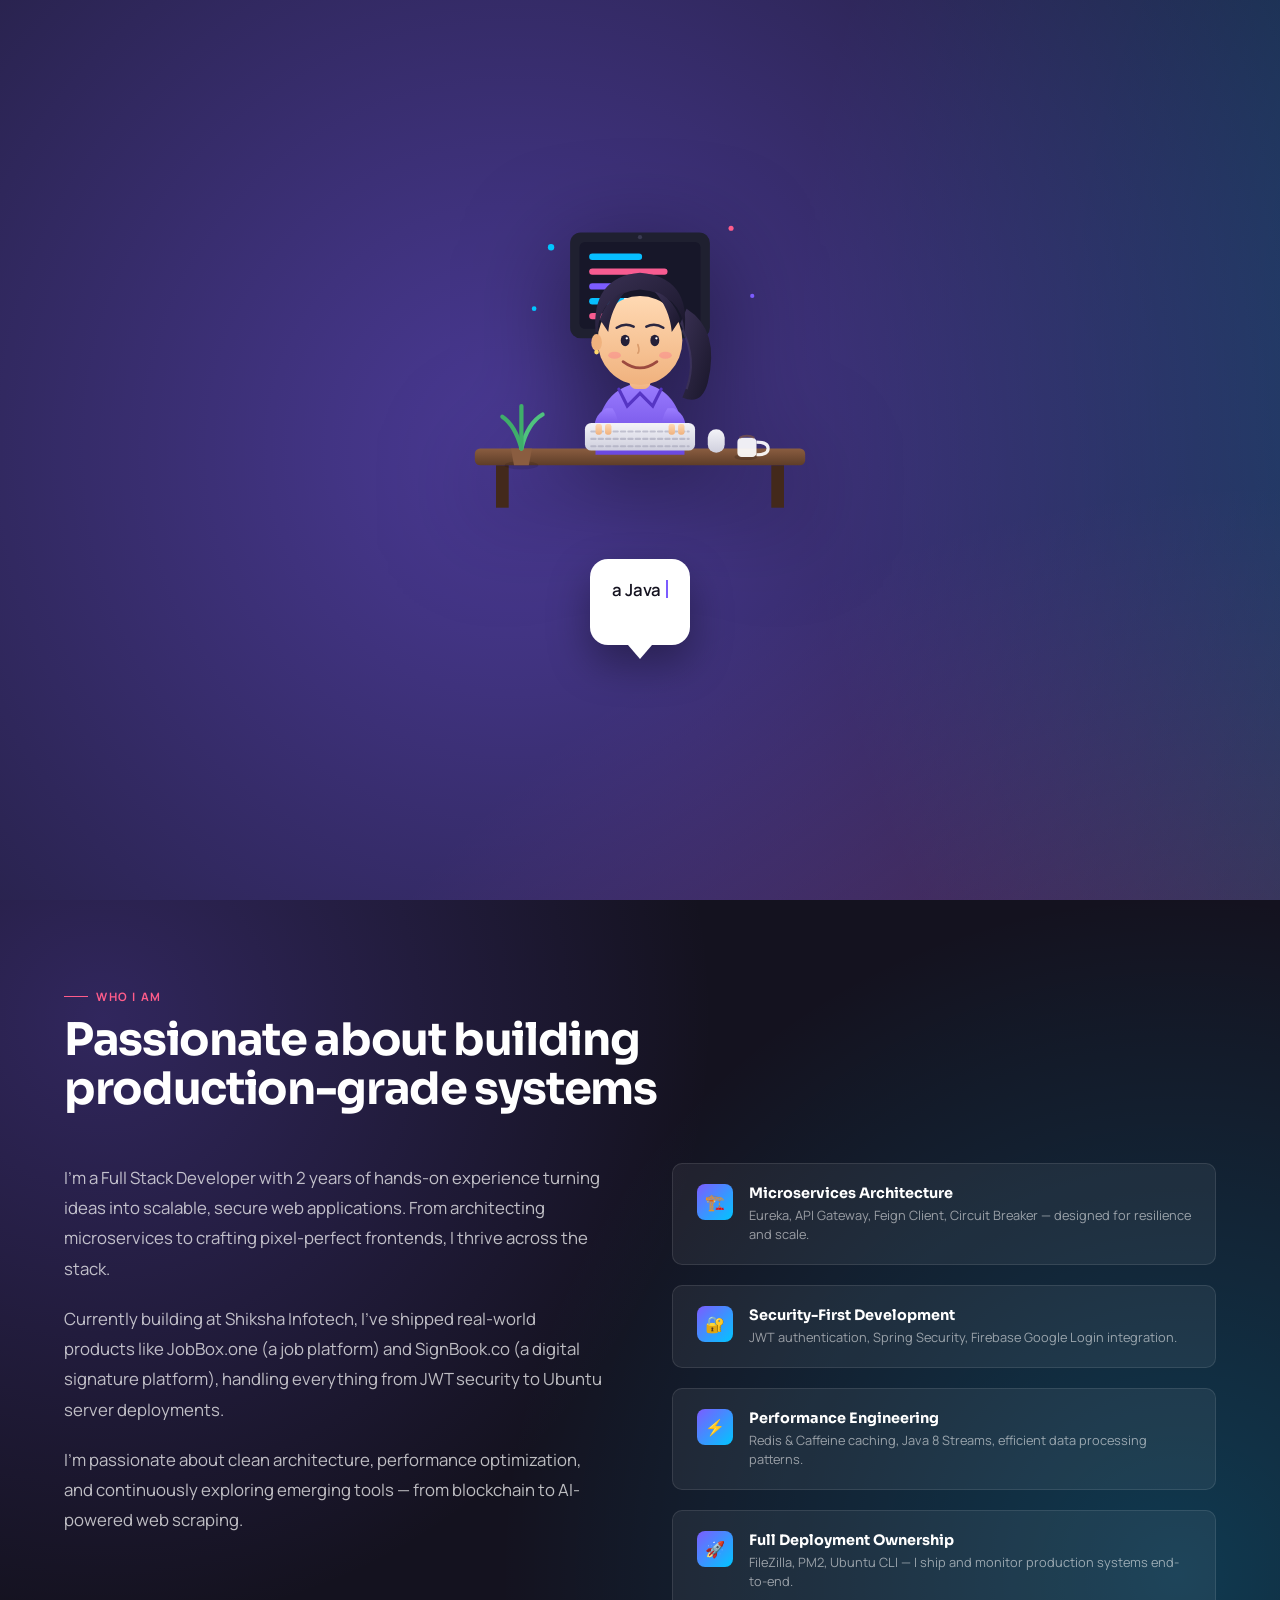
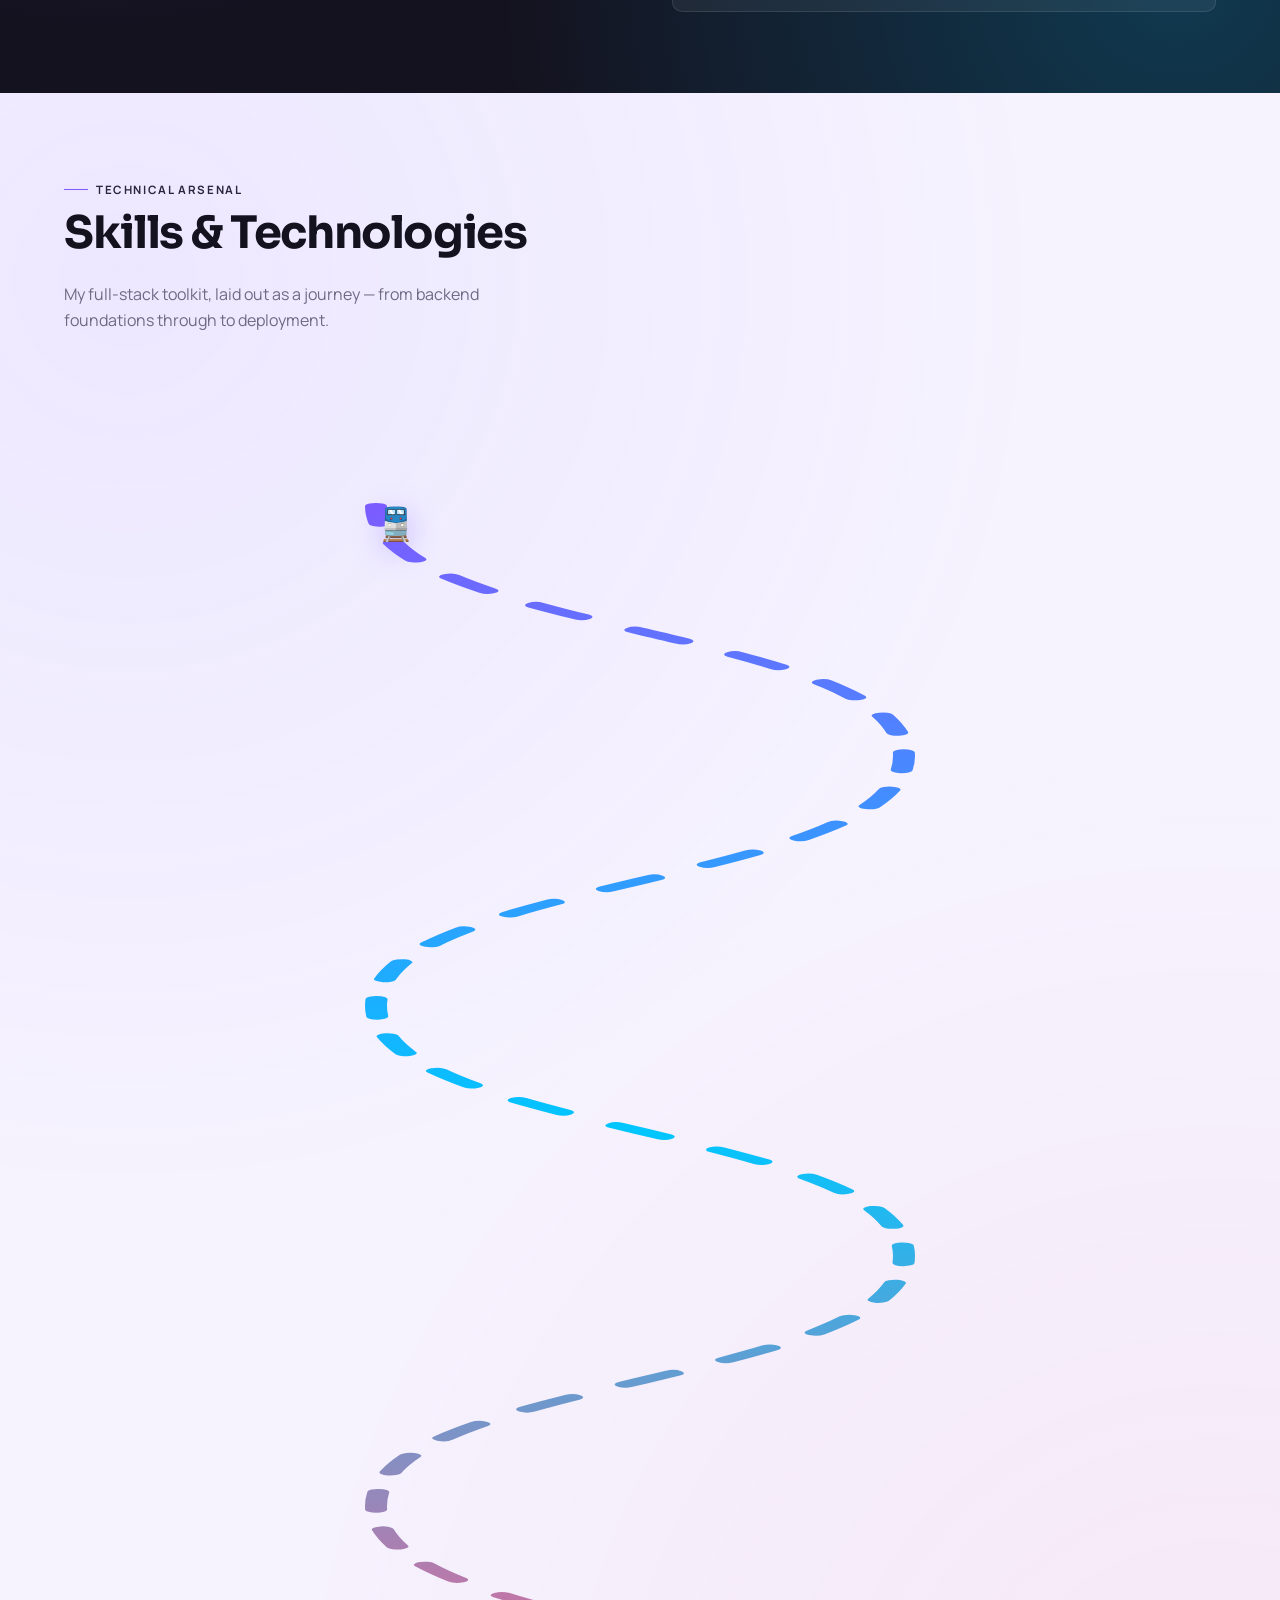
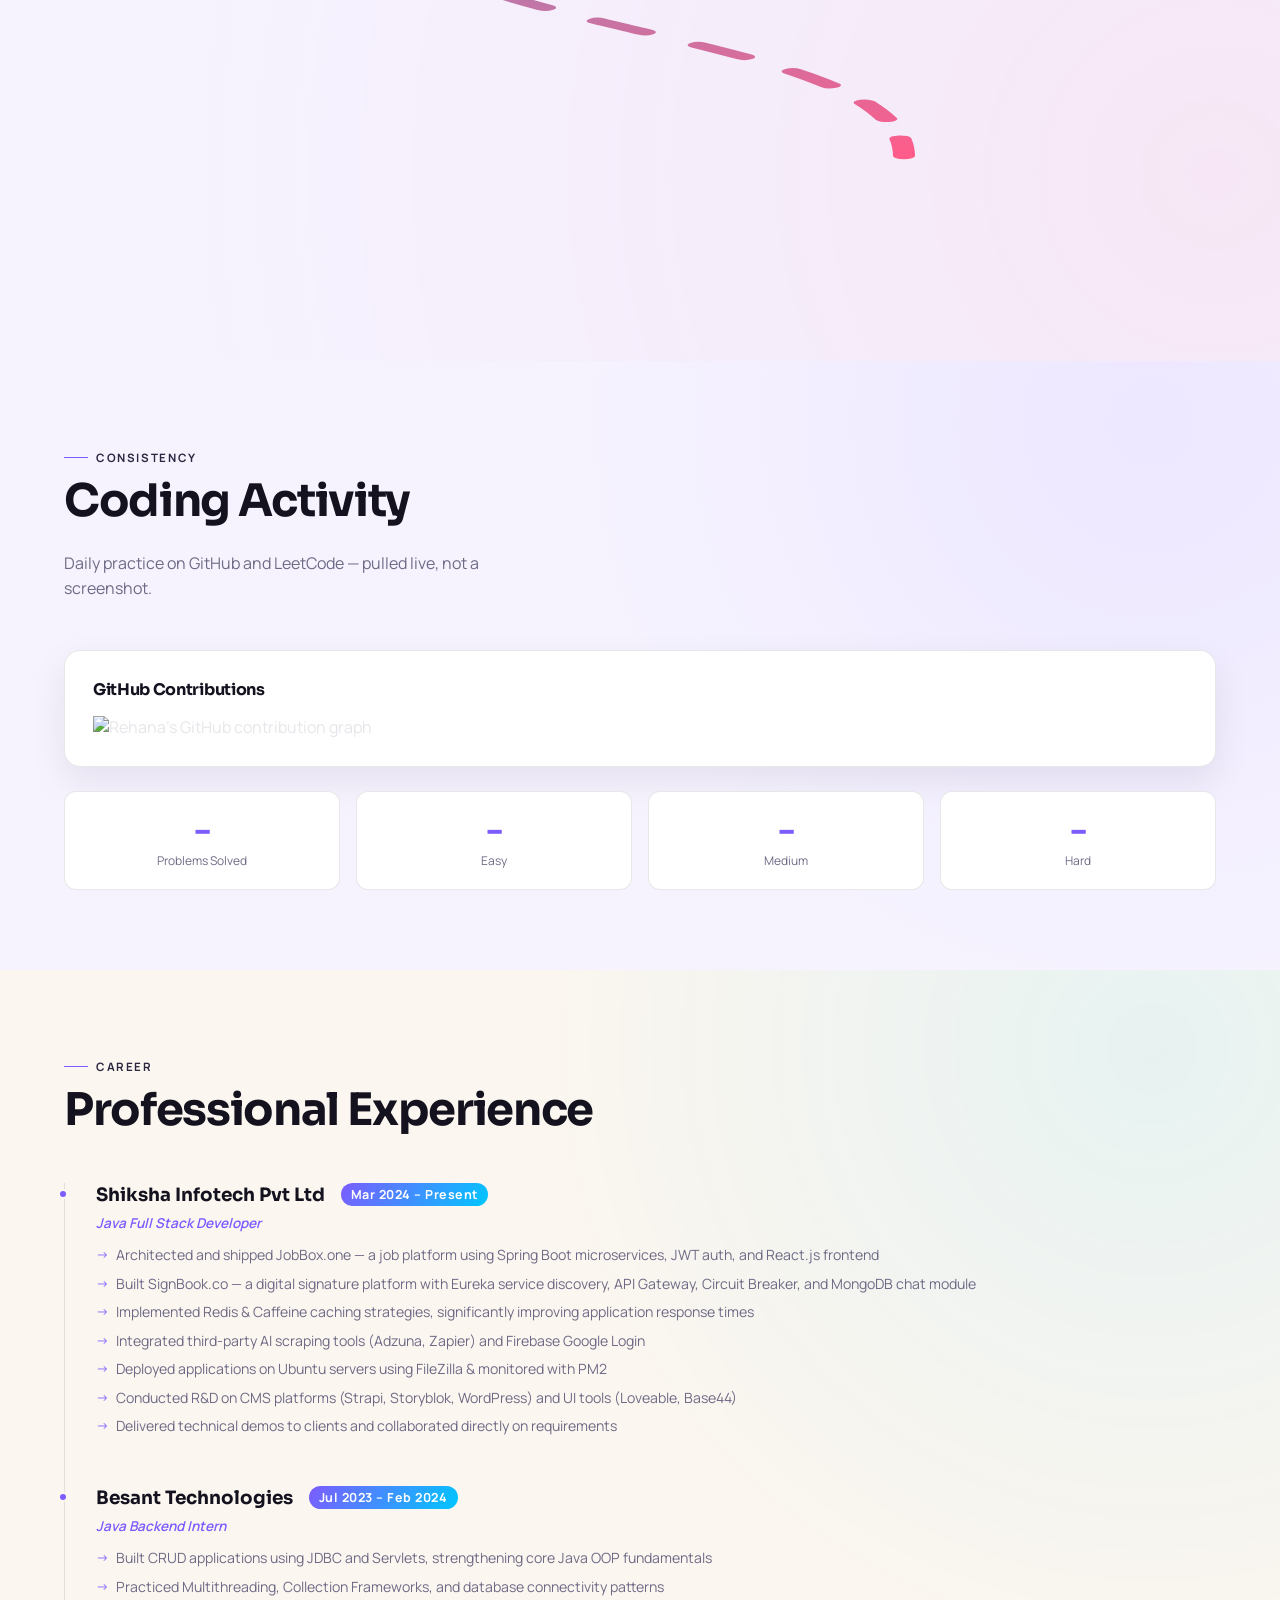
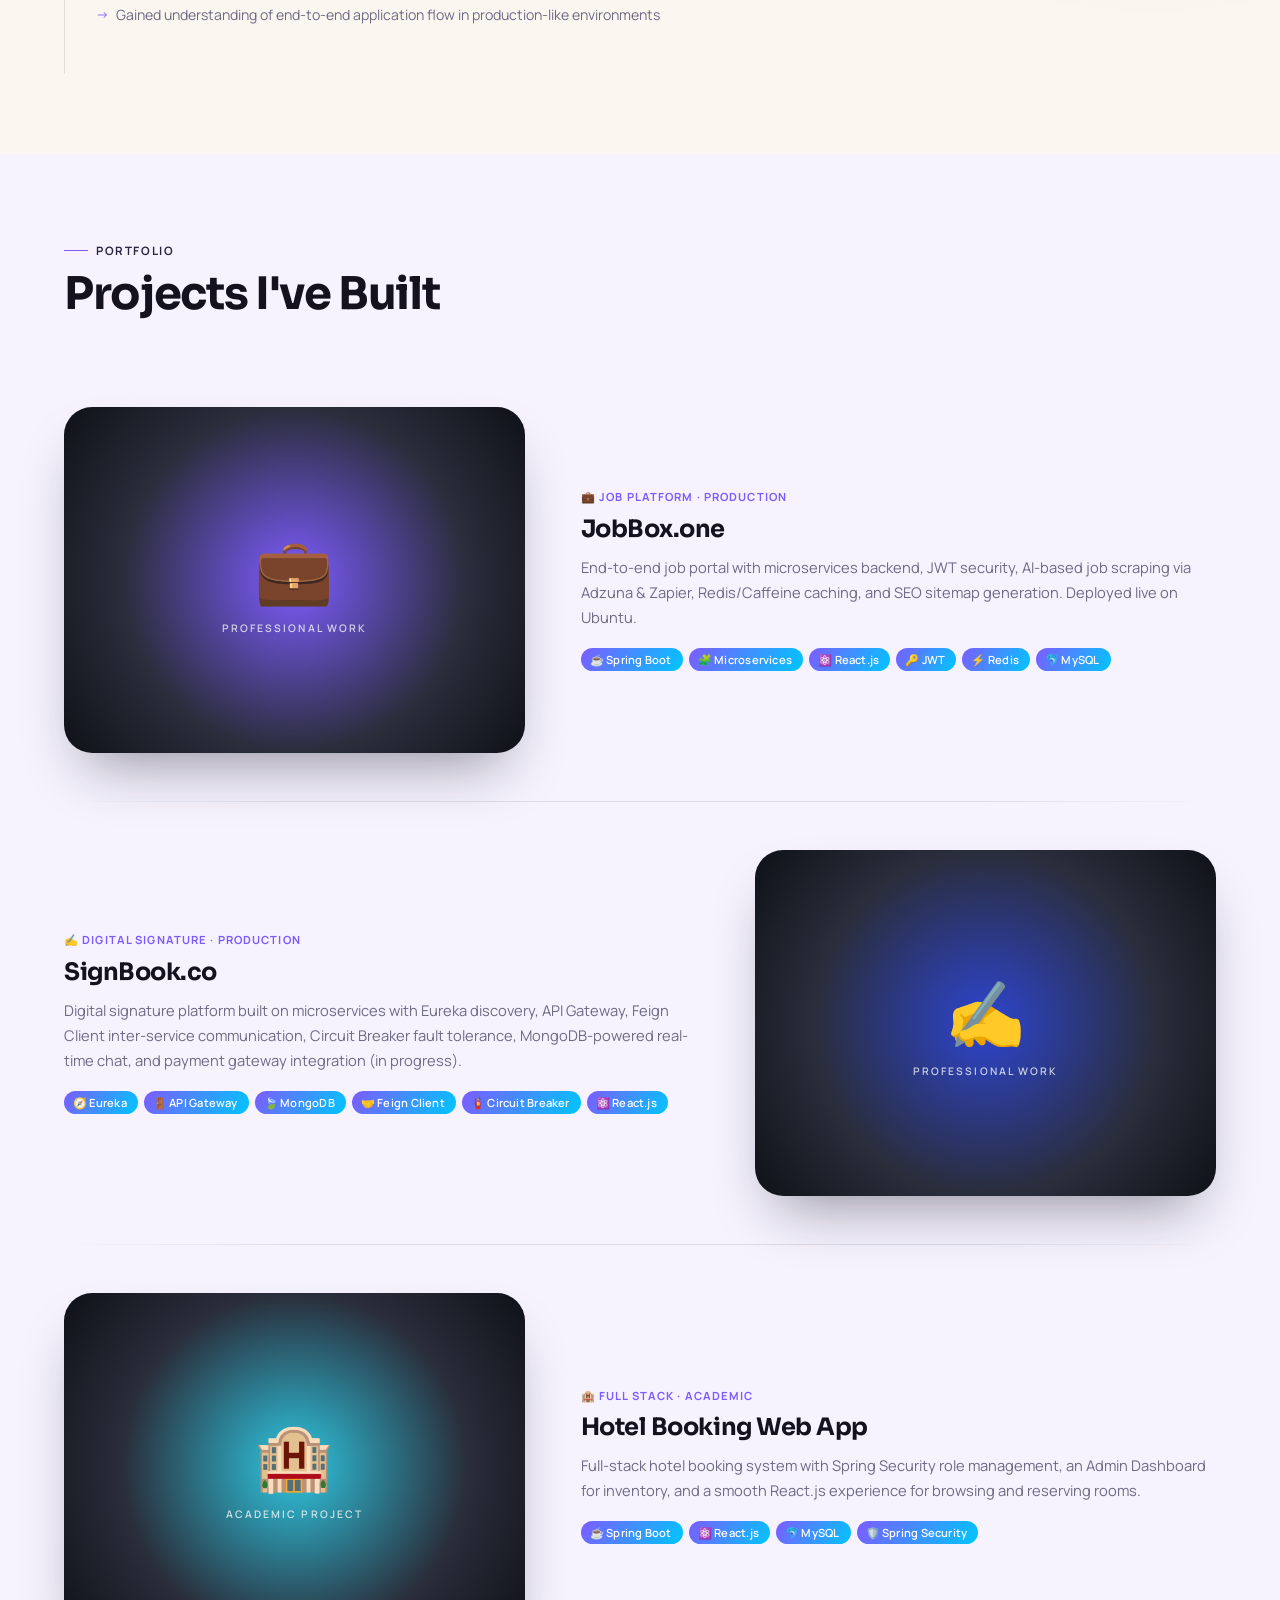
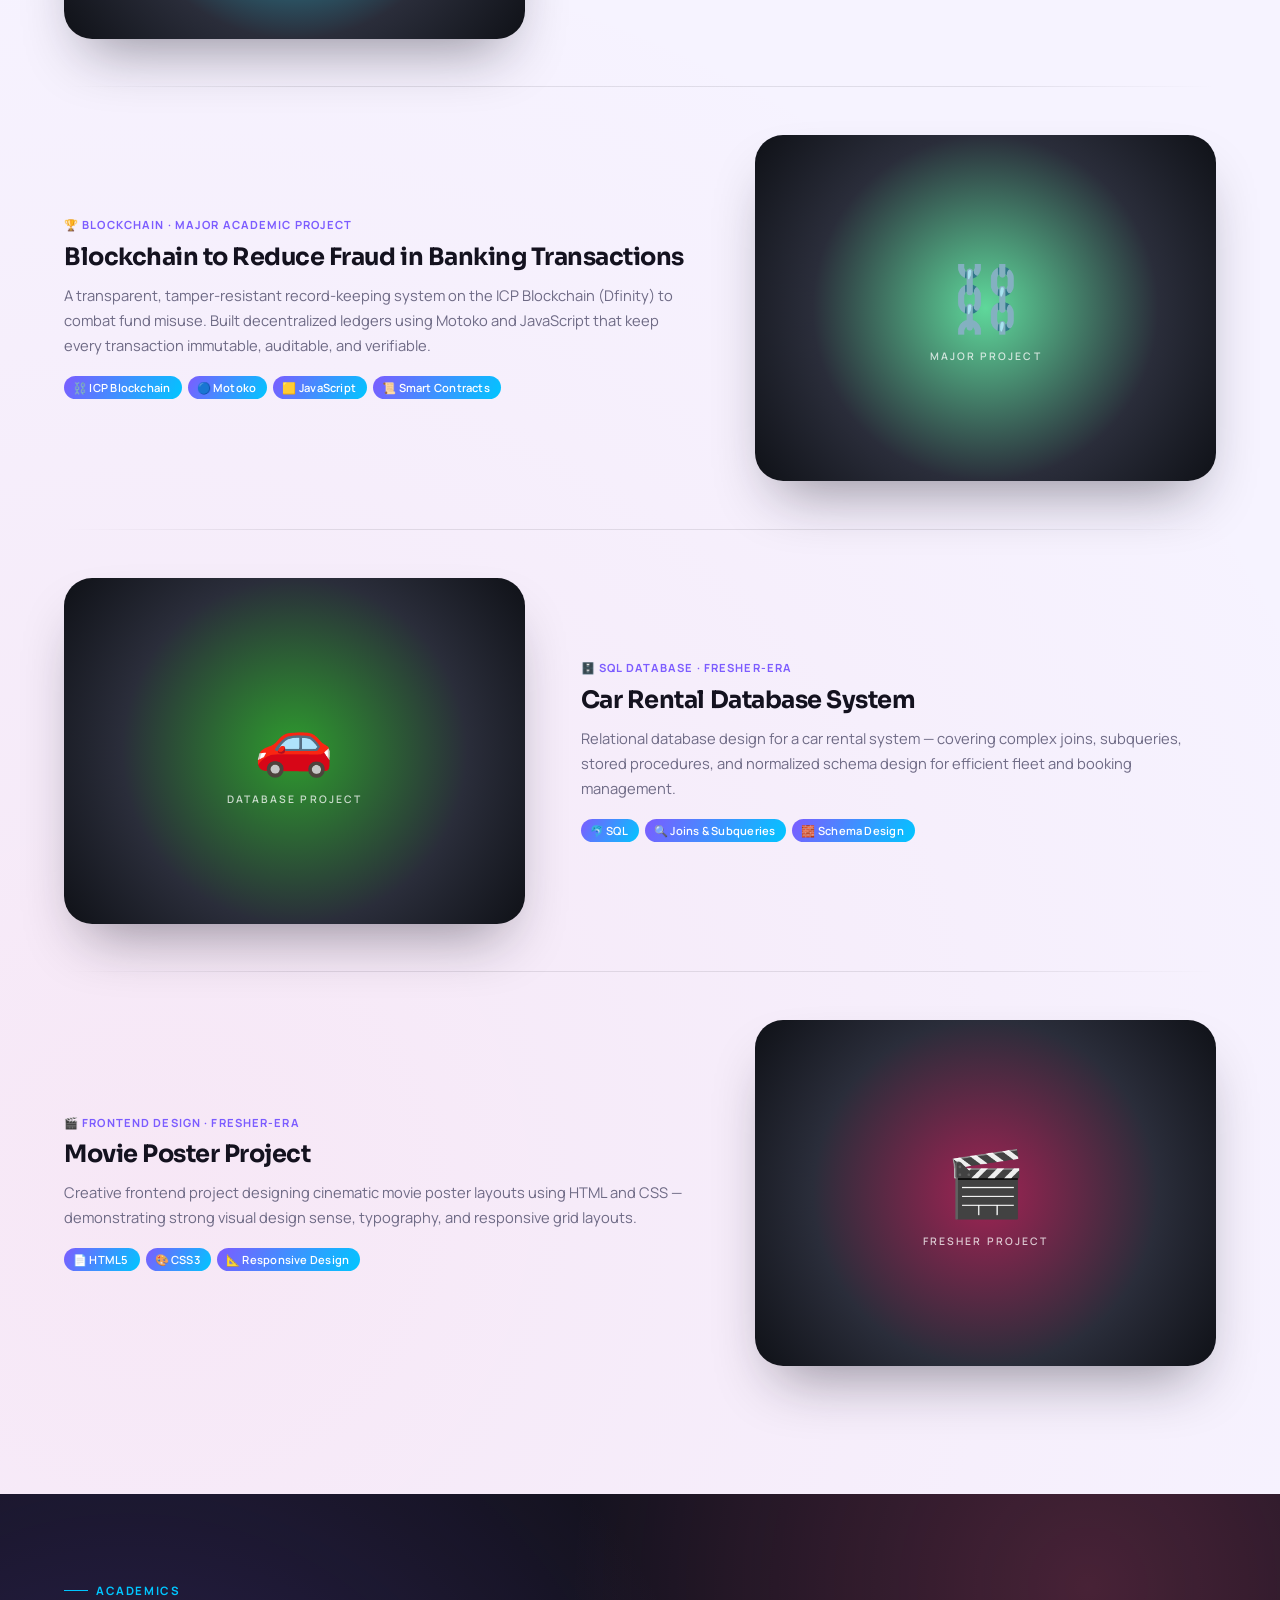
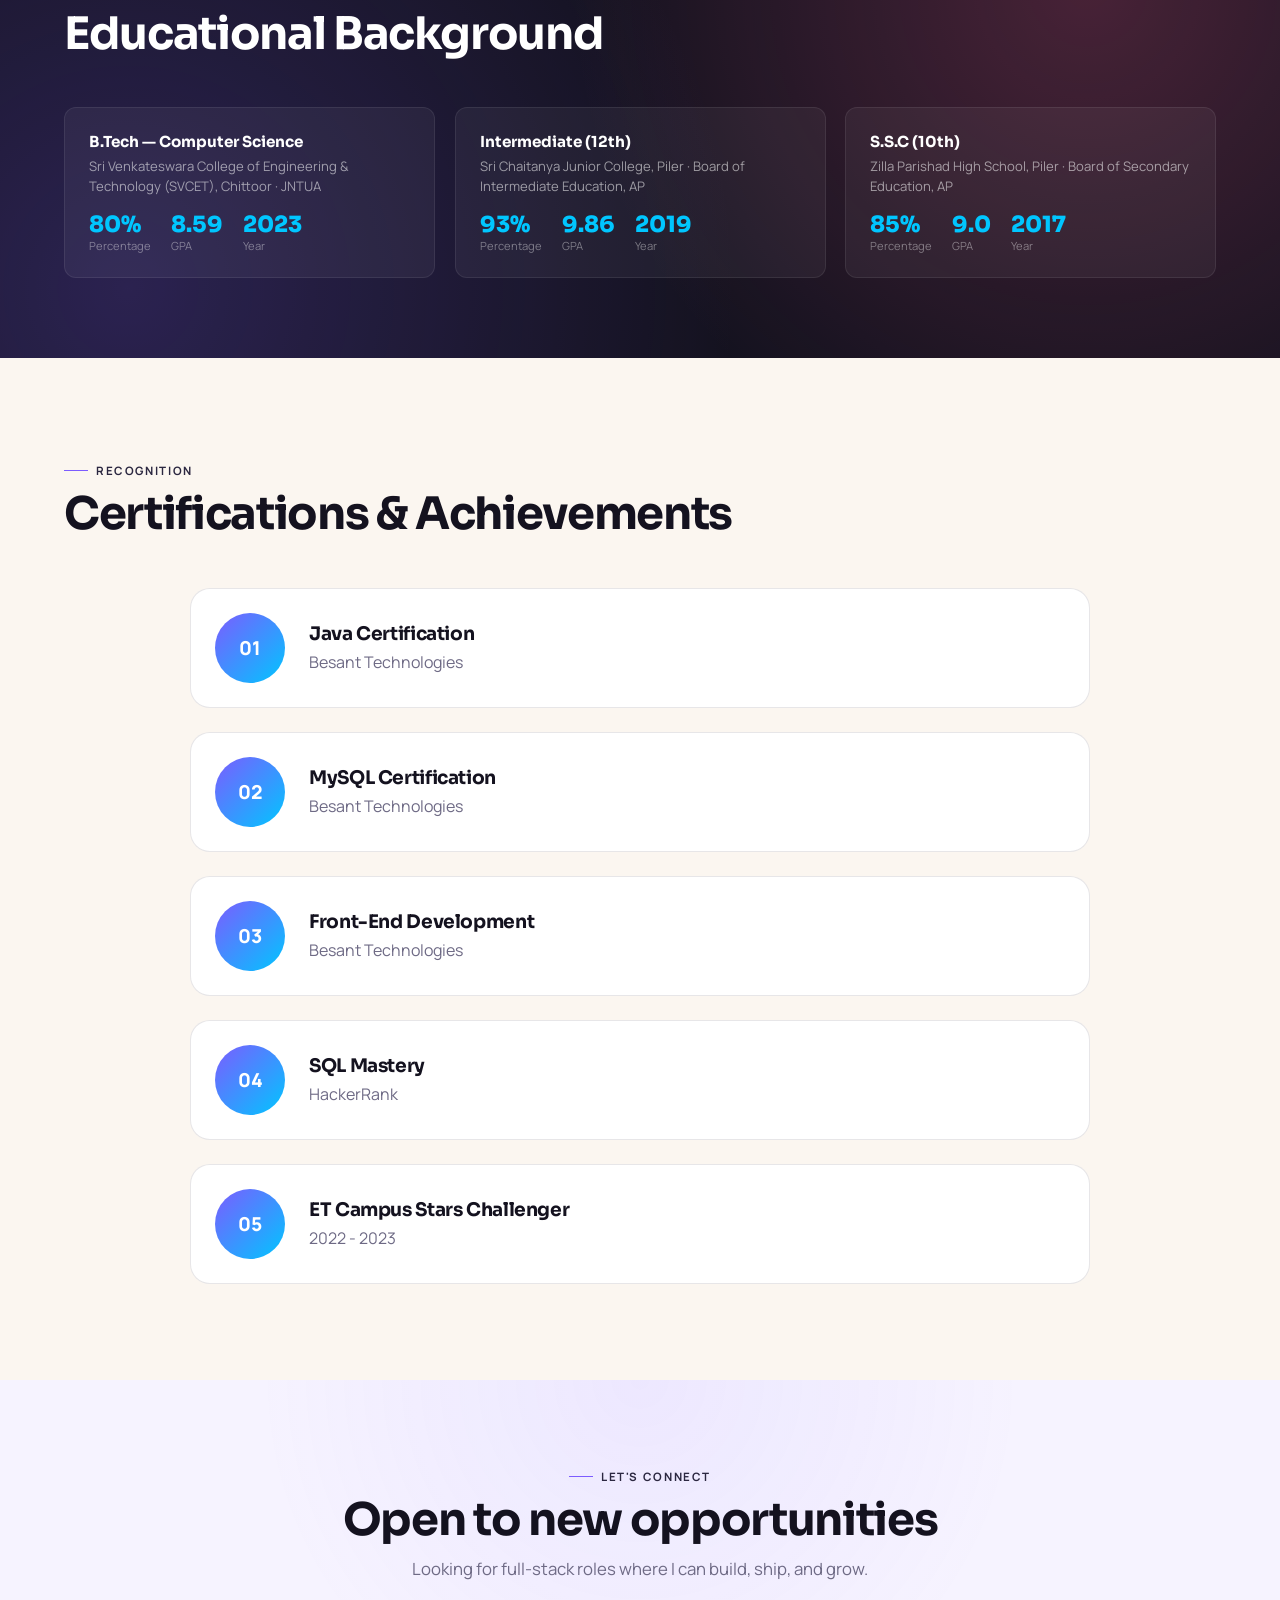
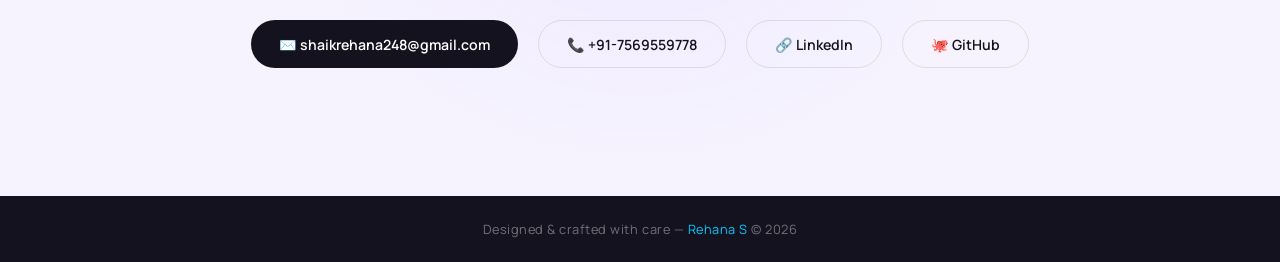
==== commit cec3154c: "commit changes updated portfolio" ====
--- a/index.html
+++ b/index.html
@@ -3,7 +3,7 @@
   <head>
     <meta charset="UTF-8" />
     <meta name="viewport" content="width=device-width, initial-scale=1.0" />
-    <title>Shaik Rehana | Full Stack Developer</title>
+    <title> Rehana S | Full Stack Developer</title>
     <link
       href="https://fonts.googleapis.com/css2?family=Sora:wght@600;700;800&family=Manrope:wght@300;400;500;600;700;800&display=swap"
       rel="stylesheet"
@@ -323,6 +323,51 @@
           rx="8"
           fill="url(#keyGrad)"
         />
+
+        <!-- coffee mug -->
+        <ellipse cx="270" cy="270" rx="11" ry="3" fill="#000" opacity="0.15" />
+        <rect x="262" y="252" width="18" height="18" rx="4" fill="#fff" opacity="0.92" />
+        <path
+          d="M280 256 Q291 256 291 262 Q291 268 280 268"
+          stroke="#fff"
+          stroke-width="3"
+          fill="none"
+          opacity="0.92"
+        />
+        <path d="M264 252 Q271 248 278 252" stroke="#8a5d40" stroke-width="2" fill="none" opacity="0.6" />
+
+        <!-- small desk plant -->
+        <g>
+          <ellipse cx="58" cy="278" rx="16" ry="4" fill="#000" opacity="0.12" />
+          <path d="M48 262 L68 262 L65 278 L51 278 Z" fill="#8a5d40" />
+          <path
+            d="M58 262 Q52 240 40 232"
+            stroke="#3fae6a"
+            stroke-width="4"
+            fill="none"
+            stroke-linecap="round"
+          />
+          <path
+            d="M58 262 Q64 238 78 230"
+            stroke="#4fc27e"
+            stroke-width="4"
+            fill="none"
+            stroke-linecap="round"
+          />
+          <path
+            d="M58 262 Q58 234 58 222"
+            stroke="#3fae6a"
+            stroke-width="4"
+            fill="none"
+            stroke-linecap="round"
+          />
+        </g>
+
+        <!-- twinkling sparkles for a livelier scene -->
+        <circle class="sparkle sparkle-1" cx="86" cy="72" r="3" fill="#00c6ff" />
+        <circle class="sparkle sparkle-2" cx="256" cy="54" r="2.4" fill="#ff5c8a" />
+        <circle class="sparkle sparkle-3" cx="276" cy="118" r="2" fill="#7c5cff" />
+        <circle class="sparkle sparkle-2" cx="70" cy="130" r="2.2" fill="#00c6ff" />
       </svg>
 
       <div class="speech-bubble" id="speechBubble">
@@ -342,6 +387,7 @@
         <ul class="nav-links">
           <li><a href="#about">About</a></li>
           <li><a href="#skills">Skills</a></li>
+          <li><a href="#activity">Activity</a></li>
           <li><a href="#experience">Experience</a></li>
           <li><a href="#projects">Projects</a></li>
           <li><a href="#education">Education</a></li>
@@ -359,6 +405,13 @@
             scalable microservices and intuitive frontends with 2+ years of
             real-world production experience.
           </p>
+          <div class="hero-traits">
+            <span class="trait-pill">💪 Hardworking</span>
+            <span class="trait-pill">🎯 Detail-Oriented</span>
+            <span class="trait-pill">🧠 Fast Learner</span>
+            <span class="trait-pill">🤝 Team Player</span>
+            <span class="trait-pill">🔄 Consistent</span>
+          </div>
           <div class="hero-ctas">
             <a href="#projects" class="btn-primary">View Projects →</a>
             <a href="#contact" class="btn-outline">Get in Touch</a>
@@ -367,7 +420,9 @@
         <div class="hero-right animate from-right" style="--delay: 0.1s">
           <div class="hero-visual">
             <div class="hero-circle"></div>
-            <div class="hero-avatar">SR</div>
+            <div class="avatar-ring"></div>
+            <img class="hero-avatar" src="profile.png" alt="Rehana S" />
+            <div class="avatar-badge">Open to Work</div>
             <div class="hero-floating-card card-1">
               ☕ Spring Boot<span>Microservices</span>
             </div>
@@ -673,6 +728,43 @@
                 ><span class="ti">🤖</span>Gen AI</span
               >
             </div>
+          </div>
+        </div>
+      </section>
+
+      <!-- CODING ACTIVITY -->
+      <section class="coding-activity" id="activity">
+        <div class="section-tag">Consistency</div>
+        <h2>Coding Activity</h2>
+        <p class="skills-intro">
+          Daily practice on GitHub and LeetCode — pulled live, not a screenshot.
+        </p>
+
+        <div class="activity-card animate zoom-in" style="--delay: 0.1s">
+          <h3>GitHub Contributions</h3>
+          <img
+            class="github-chart"
+            src="https://ghchart.rshah.org/7c5cff/Rehana-2427"
+            alt="Rehana's GitHub contribution graph"
+          />
+        </div>
+
+        <div class="leetcode-stats" id="leetcodeStats">
+          <div class="lc-stat animate zoom-in" style="--delay: 0.1s">
+            <div class="lc-num" id="lcSolved">–</div>
+            <div class="lc-label">Problems Solved</div>
+          </div>
+          <div class="lc-stat animate zoom-in" style="--delay: 0.15s">
+            <div class="lc-num" id="lcEasy">–</div>
+            <div class="lc-label">Easy</div>
+          </div>
+          <div class="lc-stat animate zoom-in" style="--delay: 0.2s">
+            <div class="lc-num" id="lcMedium">–</div>
+            <div class="lc-label">Medium</div>
+          </div>
+          <div class="lc-stat animate zoom-in" style="--delay: 0.25s">
+            <div class="lc-num" id="lcHard">–</div>
+            <div class="lc-label">Hard</div>
           </div>
         </div>
       </section>
@@ -1062,7 +1154,7 @@
       </section>
 
       <footer>
-        Designed &amp; crafted with care — <span>Shaik Rehana</span> © 2026
+        Designed &amp; crafted with care — <span>Rehana S</span> © 2026
       </footer>
     </div>
     <!-- /#site-content -->
@@ -1186,6 +1278,44 @@
         enterBtn.addEventListener("click", enterPortfolio);
         runIntro();
       })();
+
+      // ── Coding Activity: LeetCode stats (live) ──
+      (async function loadLeetCodeStats() {
+        const username = "S_rehana24";
+        try {
+          const res = await fetch(
+            `https://leetcode-stats-api.herokuapp.com/${username}`,
+          );
+          const data = await res.json();
+          document.getElementById("lcSolved").textContent =
+            data.totalSolved ?? "–";
+          document.getElementById("lcEasy").textContent =
+            data.easySolved ?? "–";
+          document.getElementById("lcMedium").textContent =
+            data.mediumSolved ?? "–";
+          document.getElementById("lcHard").textContent =
+            data.hardSolved ?? "–";
+        } catch (err) {
+          console.error("LeetCode stats failed to load:", err);
+          // Fallback API if the primary one is asleep/down
+          try {
+            const res2 = await fetch(
+              `https://alfa-leetcode-api.onrender.com/${username}/solved`,
+            );
+            const data2 = await res2.json();
+            document.getElementById("lcSolved").textContent =
+              data2.solvedProblem ?? "–";
+            document.getElementById("lcEasy").textContent =
+              data2.easySolved ?? "–";
+            document.getElementById("lcMedium").textContent =
+              data2.mediumSolved ?? "–";
+            document.getElementById("lcHard").textContent =
+              data2.hardSolved ?? "–";
+          } catch (err2) {
+            console.error("Fallback LeetCode API also failed:", err2);
+          }
+        }
+      })();
     </script>
   </body>
-</html>
+</html>
--- a/style.css
+++ b/style.css
@@ -134,6 +134,14 @@
 .cursor-blink { animation: cursorBlink 1s steps(1) infinite; }
 @keyframes cursorBlink { 0%, 49% { opacity: 1; } 50%, 100% { opacity: 0; } }
 
+.sparkle { animation: sparkleTwinkle 2.4s ease-in-out infinite; }
+.sparkle-2 { animation-delay: 0.7s; }
+.sparkle-3 { animation-delay: 1.3s; }
+@keyframes sparkleTwinkle {
+  0%, 100% { opacity: 0.15; transform: scale(0.6); }
+  50% { opacity: 1; transform: scale(1.3); }
+}
+
 .speech-bubble {
   position: relative;
   max-width: min(86vw, 360px);
@@ -272,7 +280,18 @@
   -webkit-text-fill-color: transparent;
 }
 
-.hero-desc { font-size: 1.05rem; color: var(--text-soft); max-width: 440px; line-height: 1.75; margin-bottom: 2.5rem; }
+.hero-desc { font-size: 1.05rem; color: var(--text-soft); max-width: 440px; line-height: 1.75; margin-bottom: 1.75rem; }
+
+.hero-traits { display: flex; flex-wrap: wrap; gap: 0.6rem; margin-bottom: 2rem; }
+.trait-pill {
+  display: inline-flex; align-items: center; gap: 6px;
+  font-size: 0.78rem; font-weight: 600; color: var(--text);
+  padding: 0.45rem 0.9rem; border-radius: 999px;
+  background: var(--glass); border: 1px solid var(--border);
+  backdrop-filter: var(--blur);
+  transition: transform 0.2s ease, border-color 0.2s ease;
+}
+.trait-pill:hover { transform: translateY(-2px); border-color: var(--accent-2); }
 
 .hero-ctas { display: flex; gap: 1rem; flex-wrap: wrap; }
 
@@ -308,9 +327,46 @@
 
 .hero-avatar {
   width: 240px; height: 240px; border-radius: 50%; background: var(--bg-soft);
-  border: 3px solid var(--accent); position: absolute; top: 50%; left: 50%;
+  border: 4px solid rgba(255, 255, 255, 0.92); position: absolute; top: 50%; left: 50%;
   transform: translate(-50%, -50%); display: flex; align-items: center; justify-content: center;
   font-family: 'Sora', sans-serif; font-size: 5rem; font-weight: 800; color: var(--accent-2); letter-spacing: -0.04em;
+  object-fit: cover;
+  box-shadow: 0 25px 55px rgba(124, 92, 255, 0.45), 0 0 0 8px rgba(124, 92, 255, 0.12);
+  z-index: 3;
+}
+
+.avatar-ring {
+  width: 270px; height: 270px; border-radius: 50%;
+  border: 2px dashed var(--accent-2);
+  position: absolute; top: 50%; left: 50%;
+  transform: translate(-50%, -50%);
+  animation: spin 20s linear infinite;
+  opacity: 0.55;
+  z-index: 2;
+}
+
+.avatar-badge {
+  position: absolute;
+  top: calc(50% + 96px);
+  left: 50%;
+  transform: translate(-50%, 0);
+  display: inline-flex; align-items: center; gap: 7px;
+  background: #fff; color: var(--ink);
+  font-size: 0.75rem; font-weight: 700;
+  padding: 7px 16px; border-radius: 999px;
+  box-shadow: 0 12px 28px rgba(0, 0, 0, 0.28);
+  white-space: nowrap;
+  z-index: 4;
+}
+.avatar-badge::before {
+  content: '';
+  width: 8px; height: 8px; border-radius: 50%;
+  background: #2ecc71;
+  box-shadow: 0 0 0 3px rgba(46, 204, 113, 0.25);
+}
+
+@media (max-width: 900px) {
+  .avatar-ring, .avatar-badge { display: none; }
 }
 
 .hero-floating-card {
@@ -404,17 +460,6 @@
   animation: trainMove 20s ease-in-out infinite;
 }
 
-/* .train-icon {
-  position: absolute;
-  font-size: 1.9rem;
-  left: 20%;
-  top: 8%;
-  transform: translate(-50%, -50%);
-  animation: trainMove 20s ease-in-out infinite;
-  filter: drop-shadow(0 6px 12px rgba(124, 92, 255, 0.45));
-  z-index: 2;
-} */
-
 .train-icon{
     position:absolute;
     font-size:2rem;
@@ -430,16 +475,6 @@
         0 8px 15px rgba(124,92,255,.4)
     );
 }
-/* @keyframes trainMove {
-  0%   { top: 8%;  left: 20%; opacity: 0; }
-  6%   { opacity: 1; }
-  18%  { top: 25%; left: 80%; }
-  35%  { top: 42%; left: 20%; }
-  52%  { top: 58%; left: 80%; }
-  69%  { top: 75%; left: 20%; }
-  86%  { top: 92%; left: 80%; opacity: 1; }
-  100% { top: 92%; left: 80%; opacity: 0; }
-} */
 
 .station { position: absolute; width: 44%; }
 .station-left  { left: 0; text-align: right; padding-right: 3rem; }
@@ -488,6 +523,57 @@
   .station { position: static; width: 100%; text-align: left !important; padding: 0 0 2.5rem !important; }
   .station-dot { position: static; margin-bottom: 0.8rem; }
   .station .skill-tags { justify-content: flex-start !important; }
+}
+
+/* ════════════════════════════════════════════════
+   CODING ACTIVITY — live GitHub + LeetCode stats
+   ════════════════════════════════════════════════ */
+.coding-activity {
+  background: radial-gradient(circle at 90% 10%, rgba(124, 92, 255, 0.08), transparent 45%), var(--paper);
+}
+
+.activity-card {
+  background: #fff;
+  border: 1px solid var(--card-border);
+  border-radius: 16px;
+  padding: 1.75rem;
+  margin-top: 2.5rem;
+  box-shadow: 0 14px 36px rgba(20, 18, 31, 0.08);
+  overflow-x: auto;
+}
+.activity-card h3 {
+  font-family: 'Sora', sans-serif;
+  font-size: 1rem;
+  color: var(--ink);
+  margin-bottom: 1rem;
+}
+.github-chart { width: 100%; max-width: 780px; display: block; }
+
+.leetcode-stats {
+  display: grid;
+  grid-template-columns: repeat(4, 1fr);
+  gap: 1rem;
+  margin-top: 1.5rem;
+}
+.lc-stat {
+  background: #fff;
+  border: 1px solid var(--card-border);
+  border-radius: 12px;
+  padding: 1.25rem 1rem;
+  text-align: center;
+  transition: transform 0.25s ease, box-shadow 0.25s ease;
+}
+.lc-stat:hover { transform: translateY(-4px); box-shadow: 0 14px 30px rgba(124, 92, 255, 0.18); }
+.lc-num {
+  font-family: 'Sora', sans-serif;
+  font-size: 1.8rem;
+  font-weight: 800;
+  color: var(--accent);
+}
+.lc-label { font-size: 0.75rem; color: var(--ink-3); margin-top: 4px; }
+
+@media (max-width: 600px) {
+  .leetcode-stats { grid-template-columns: repeat(2, 1fr); }
 }
 
 /* ───── EXPERIENCE ───── */
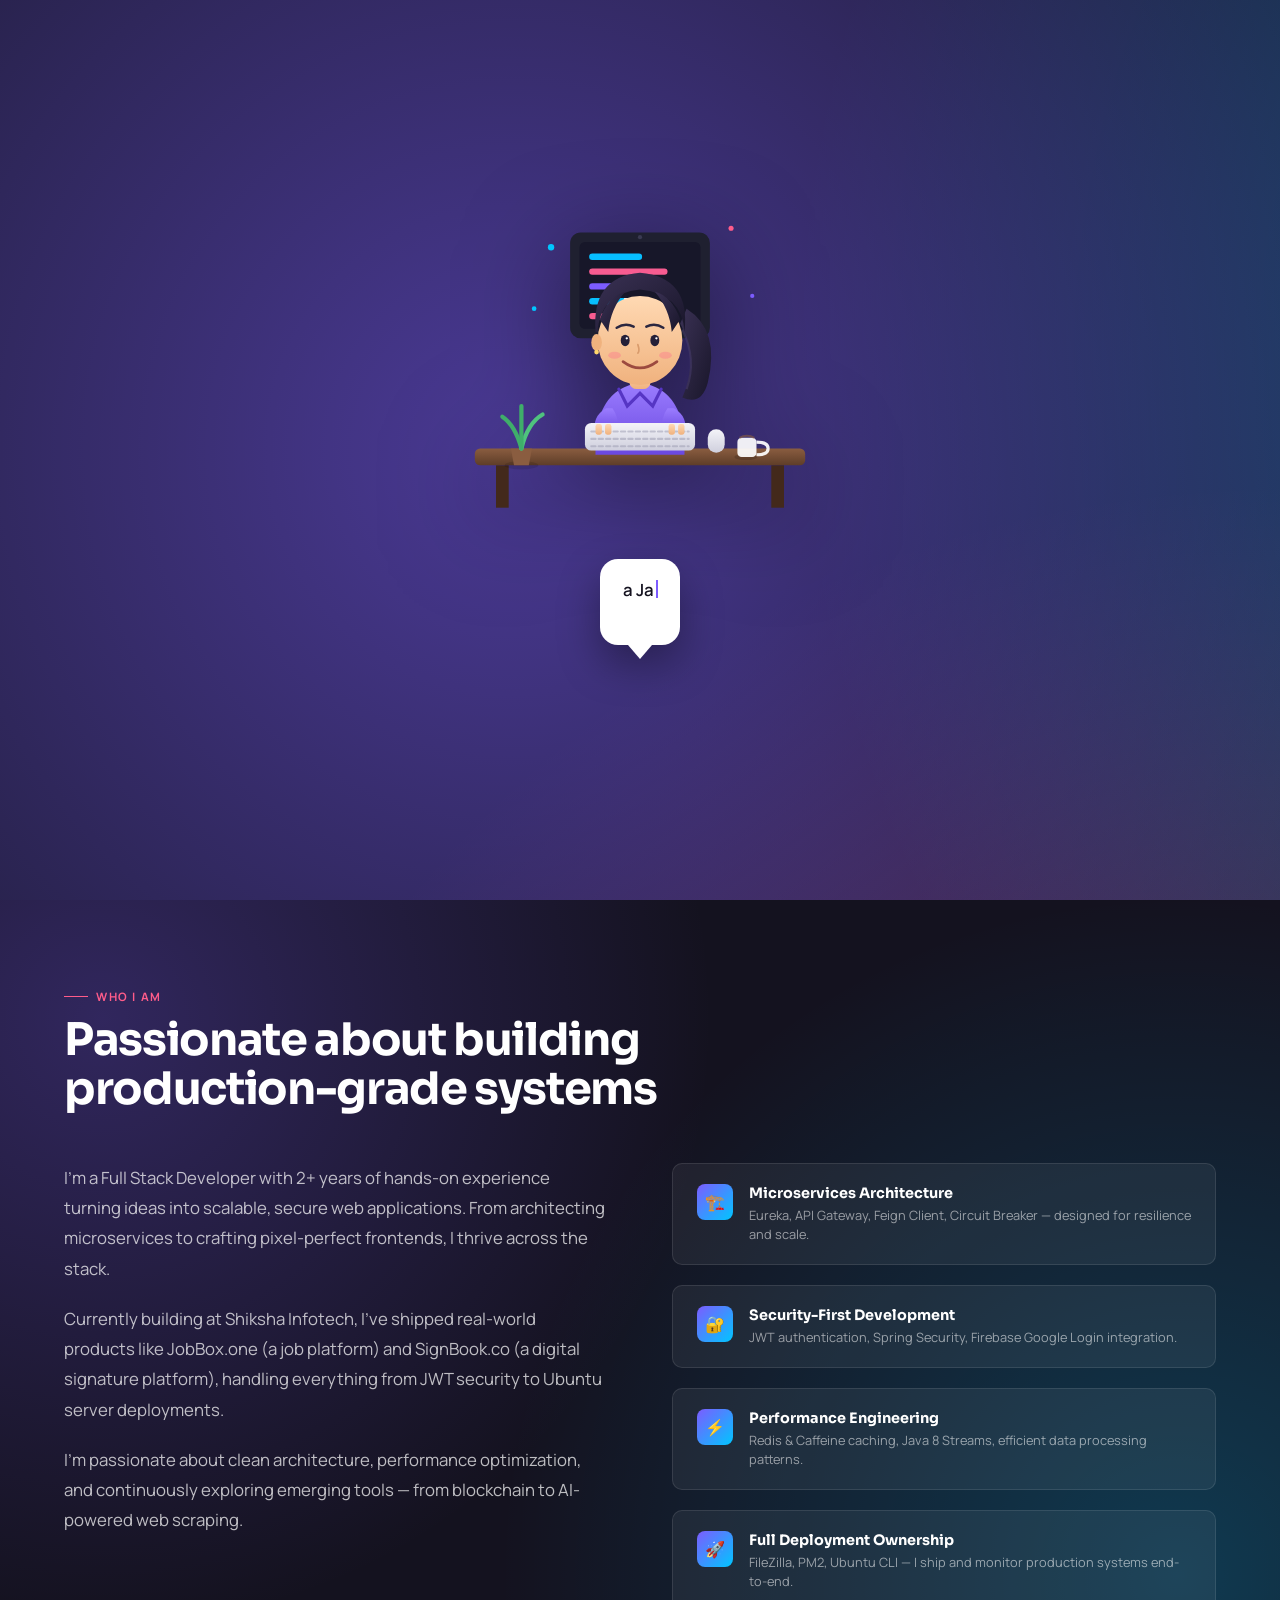
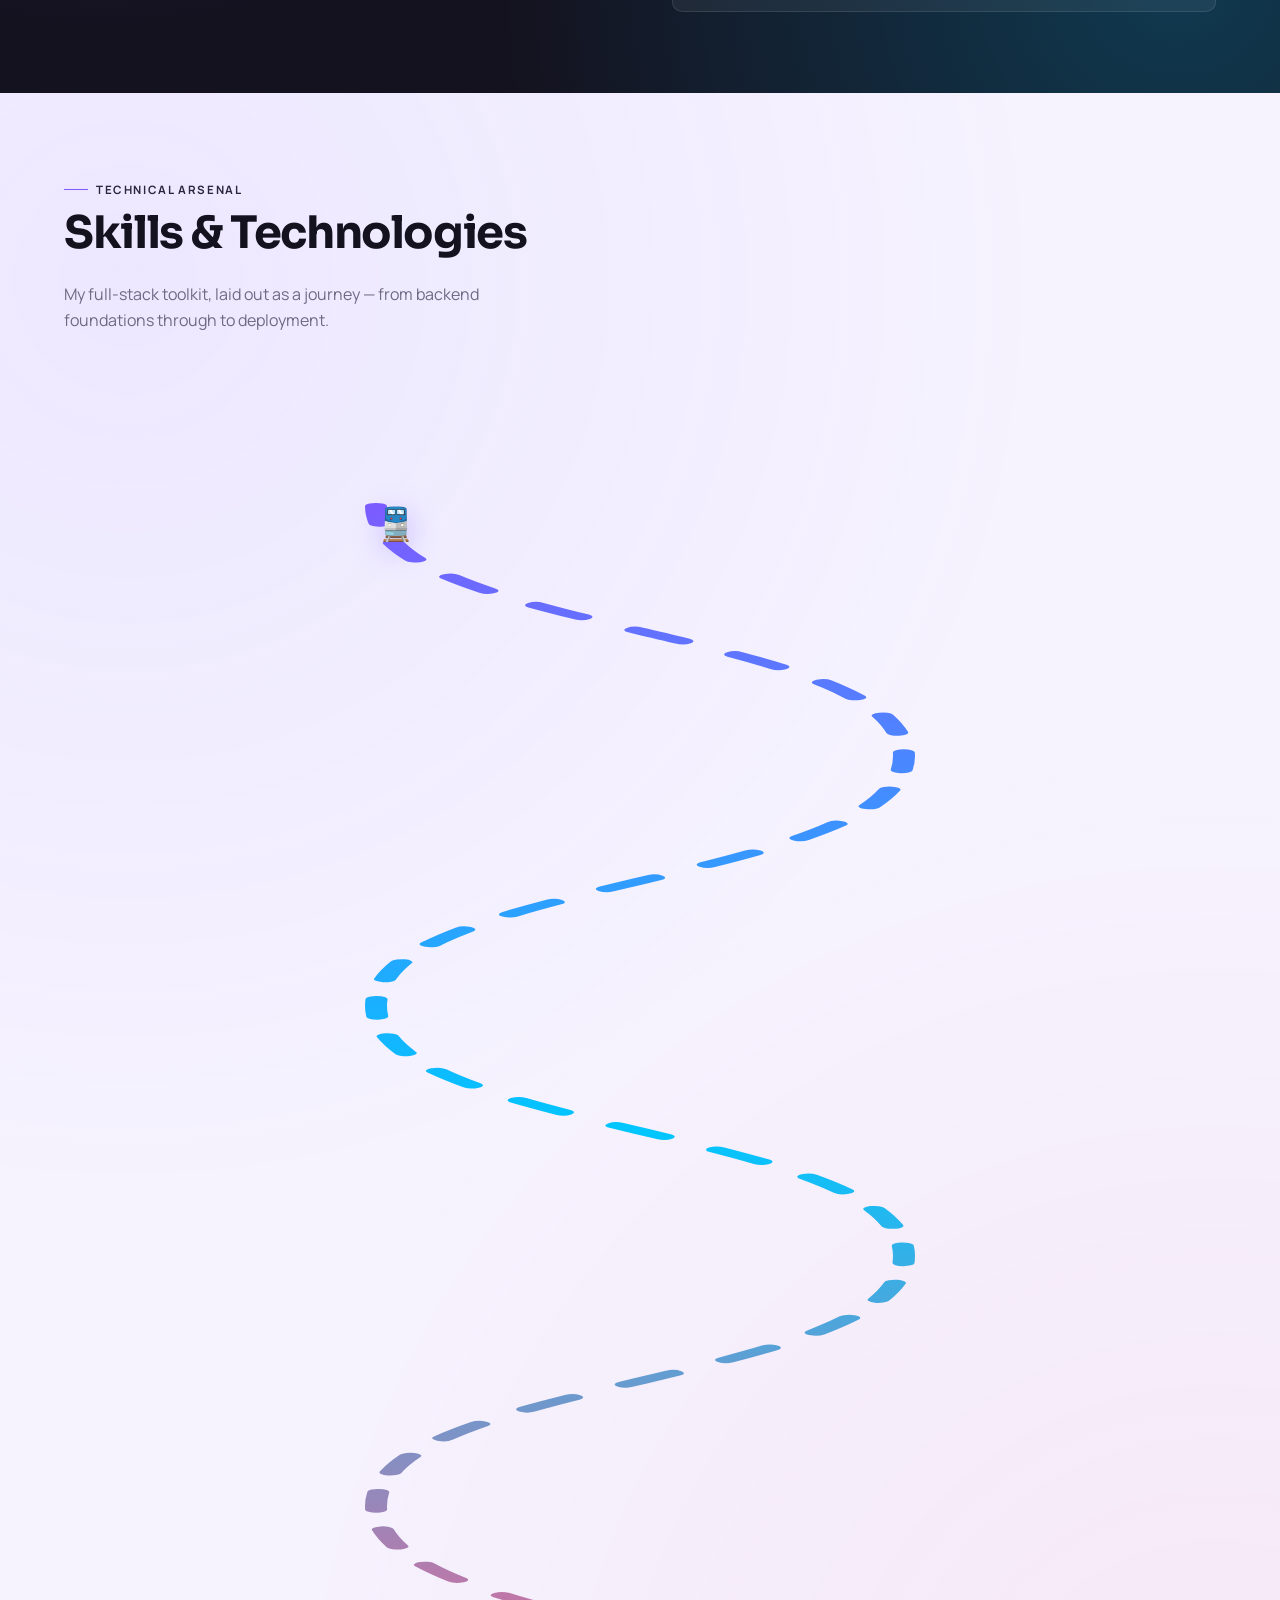
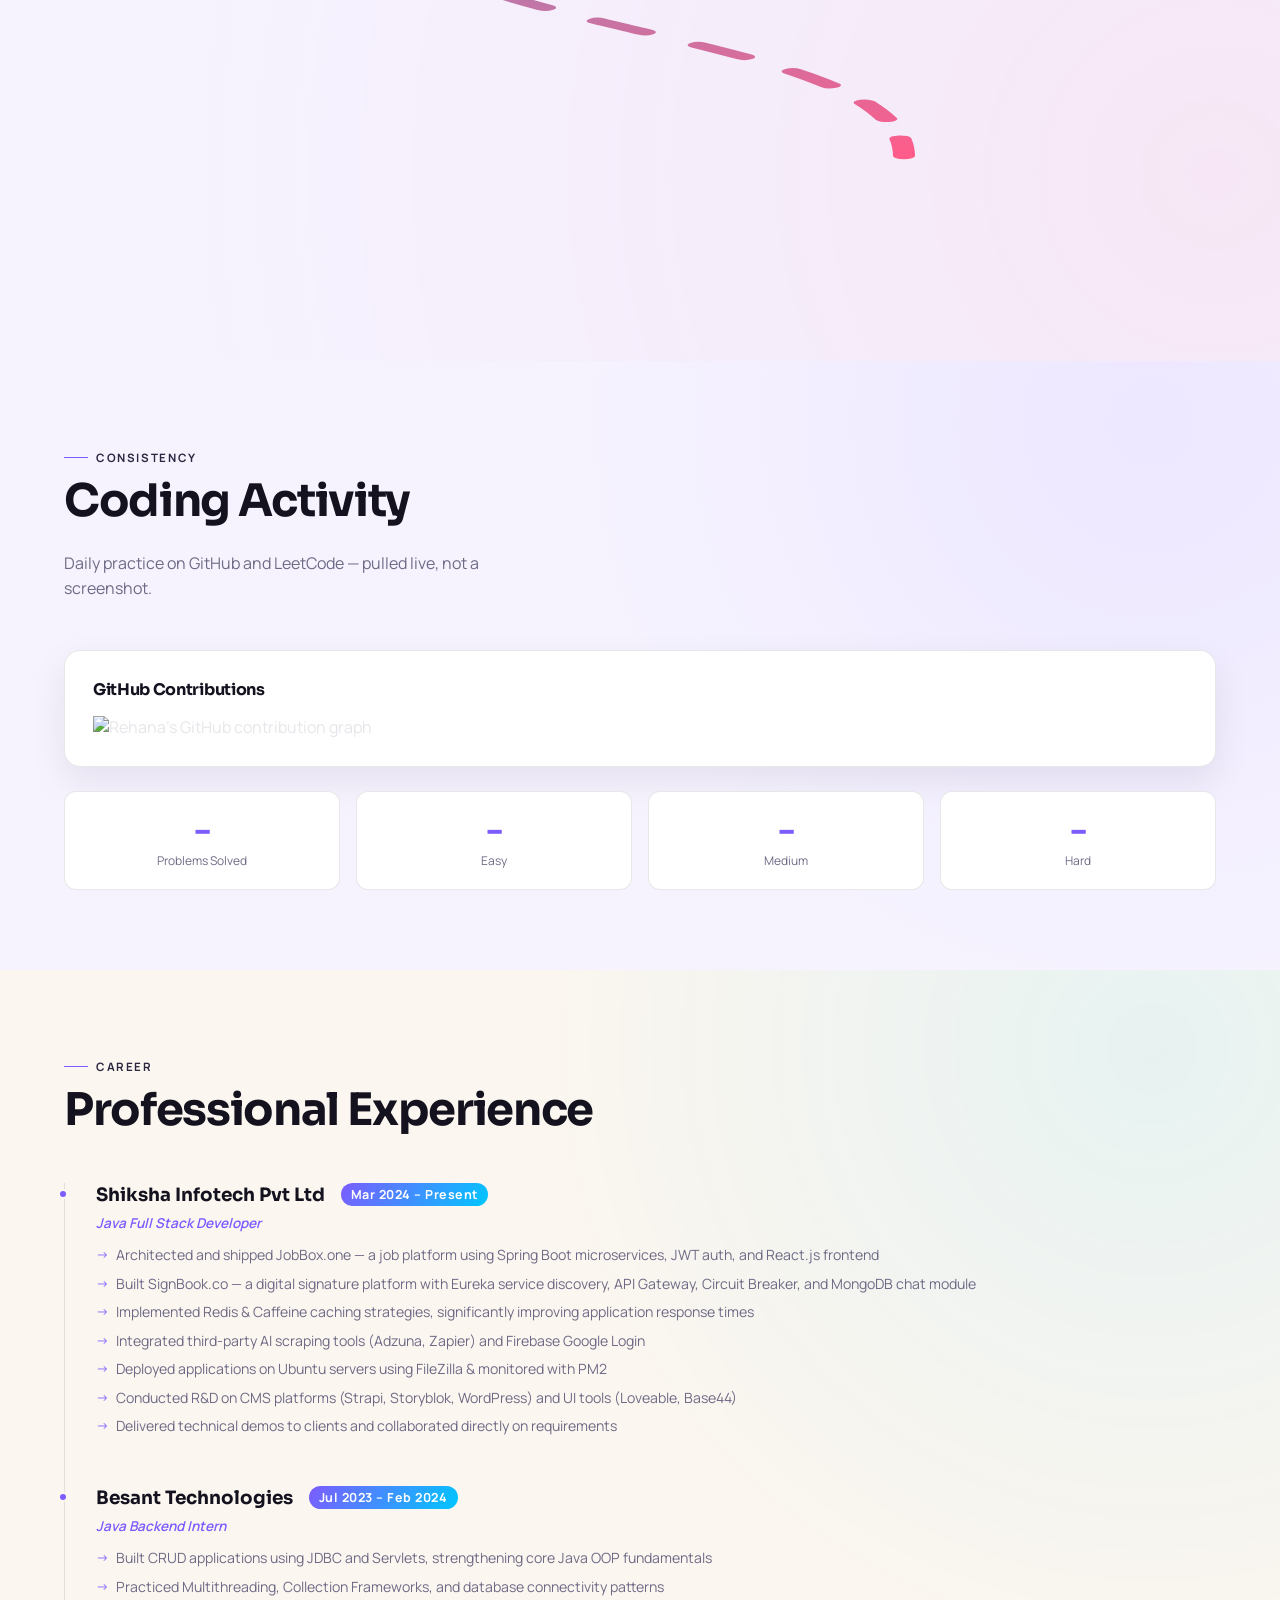
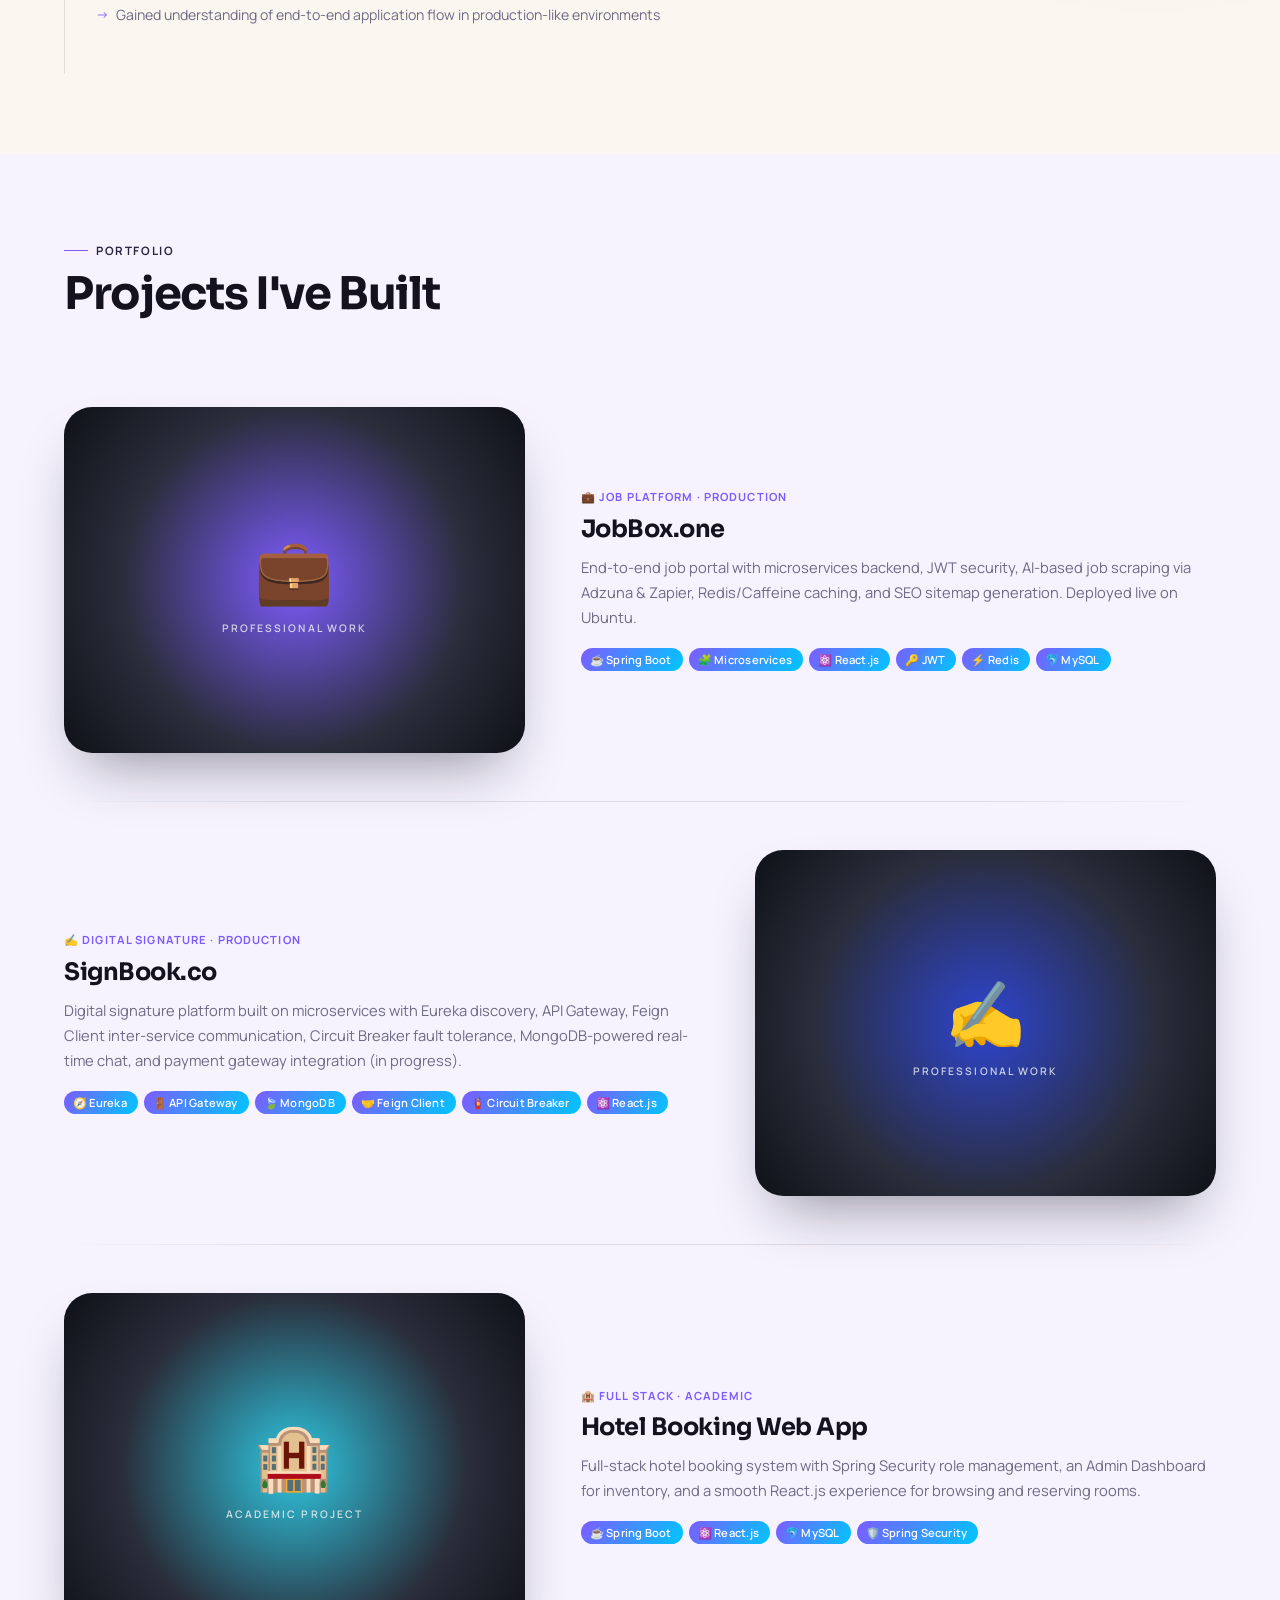
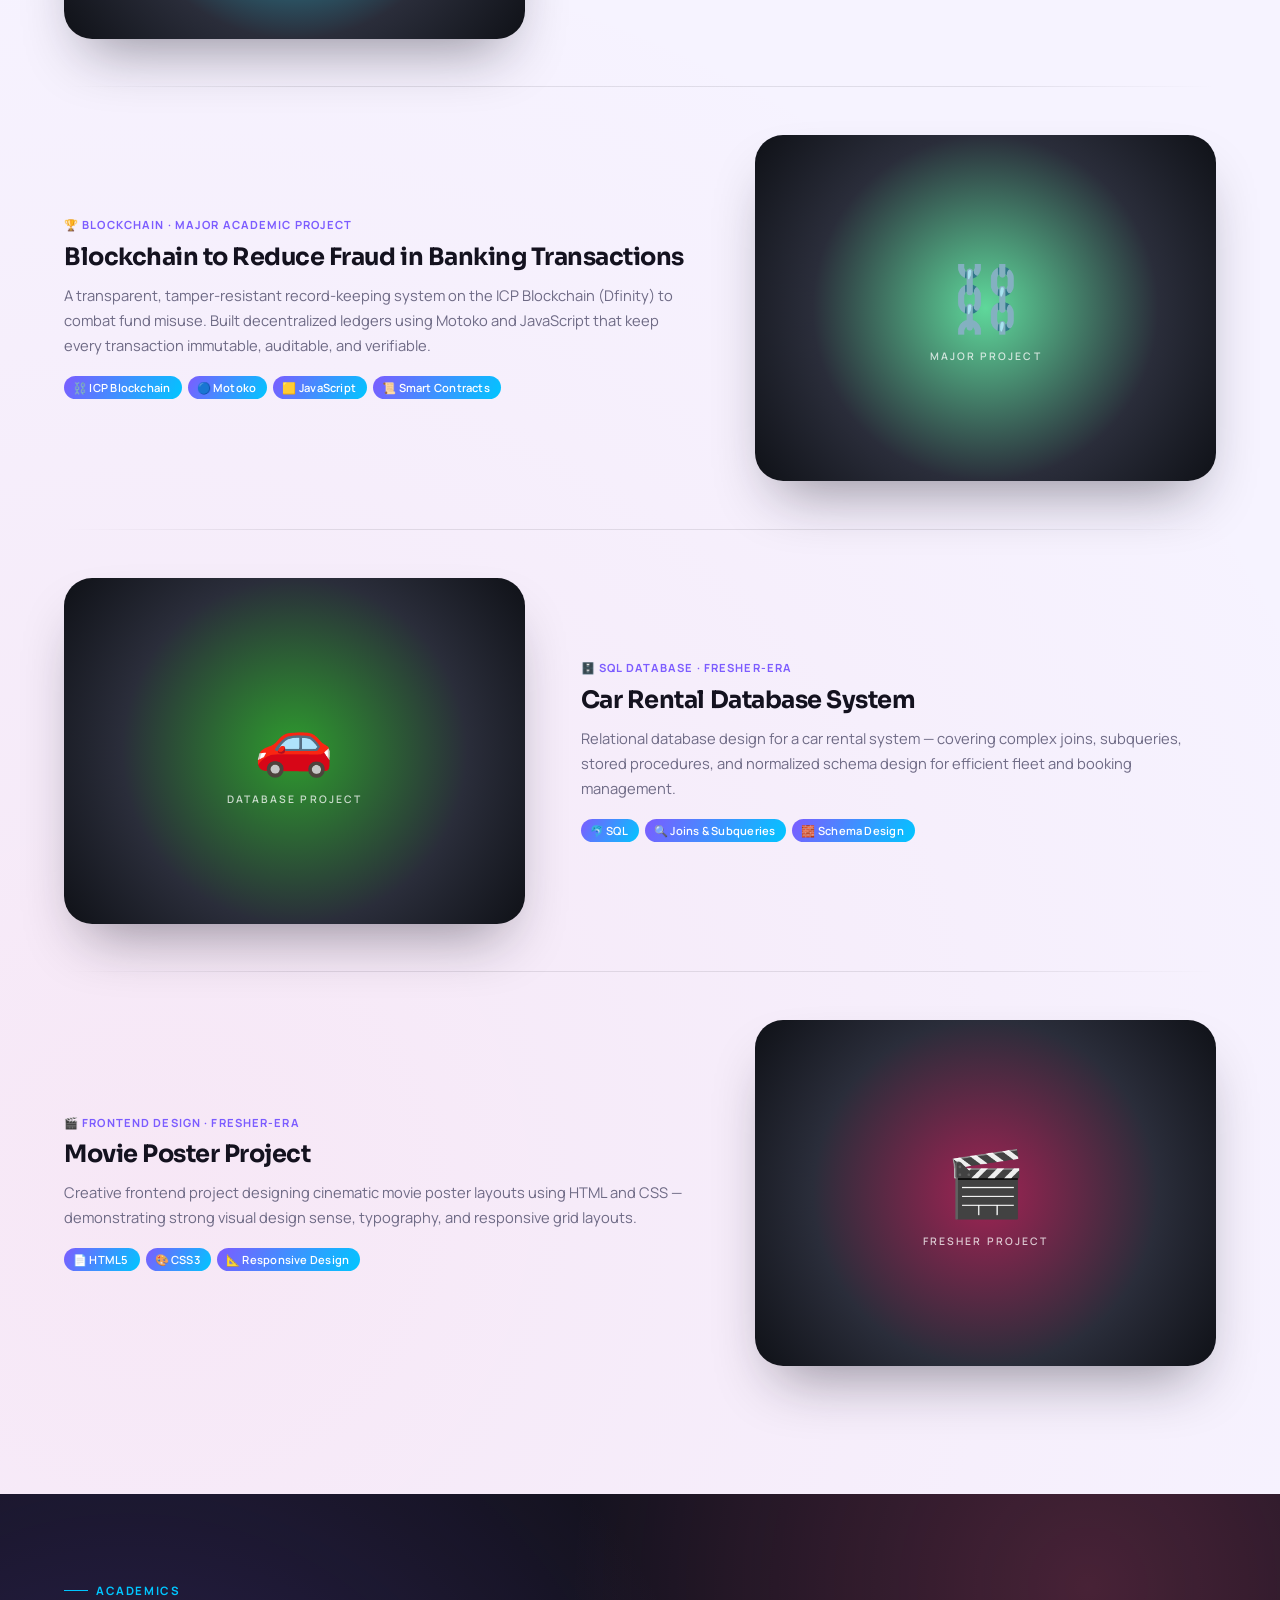
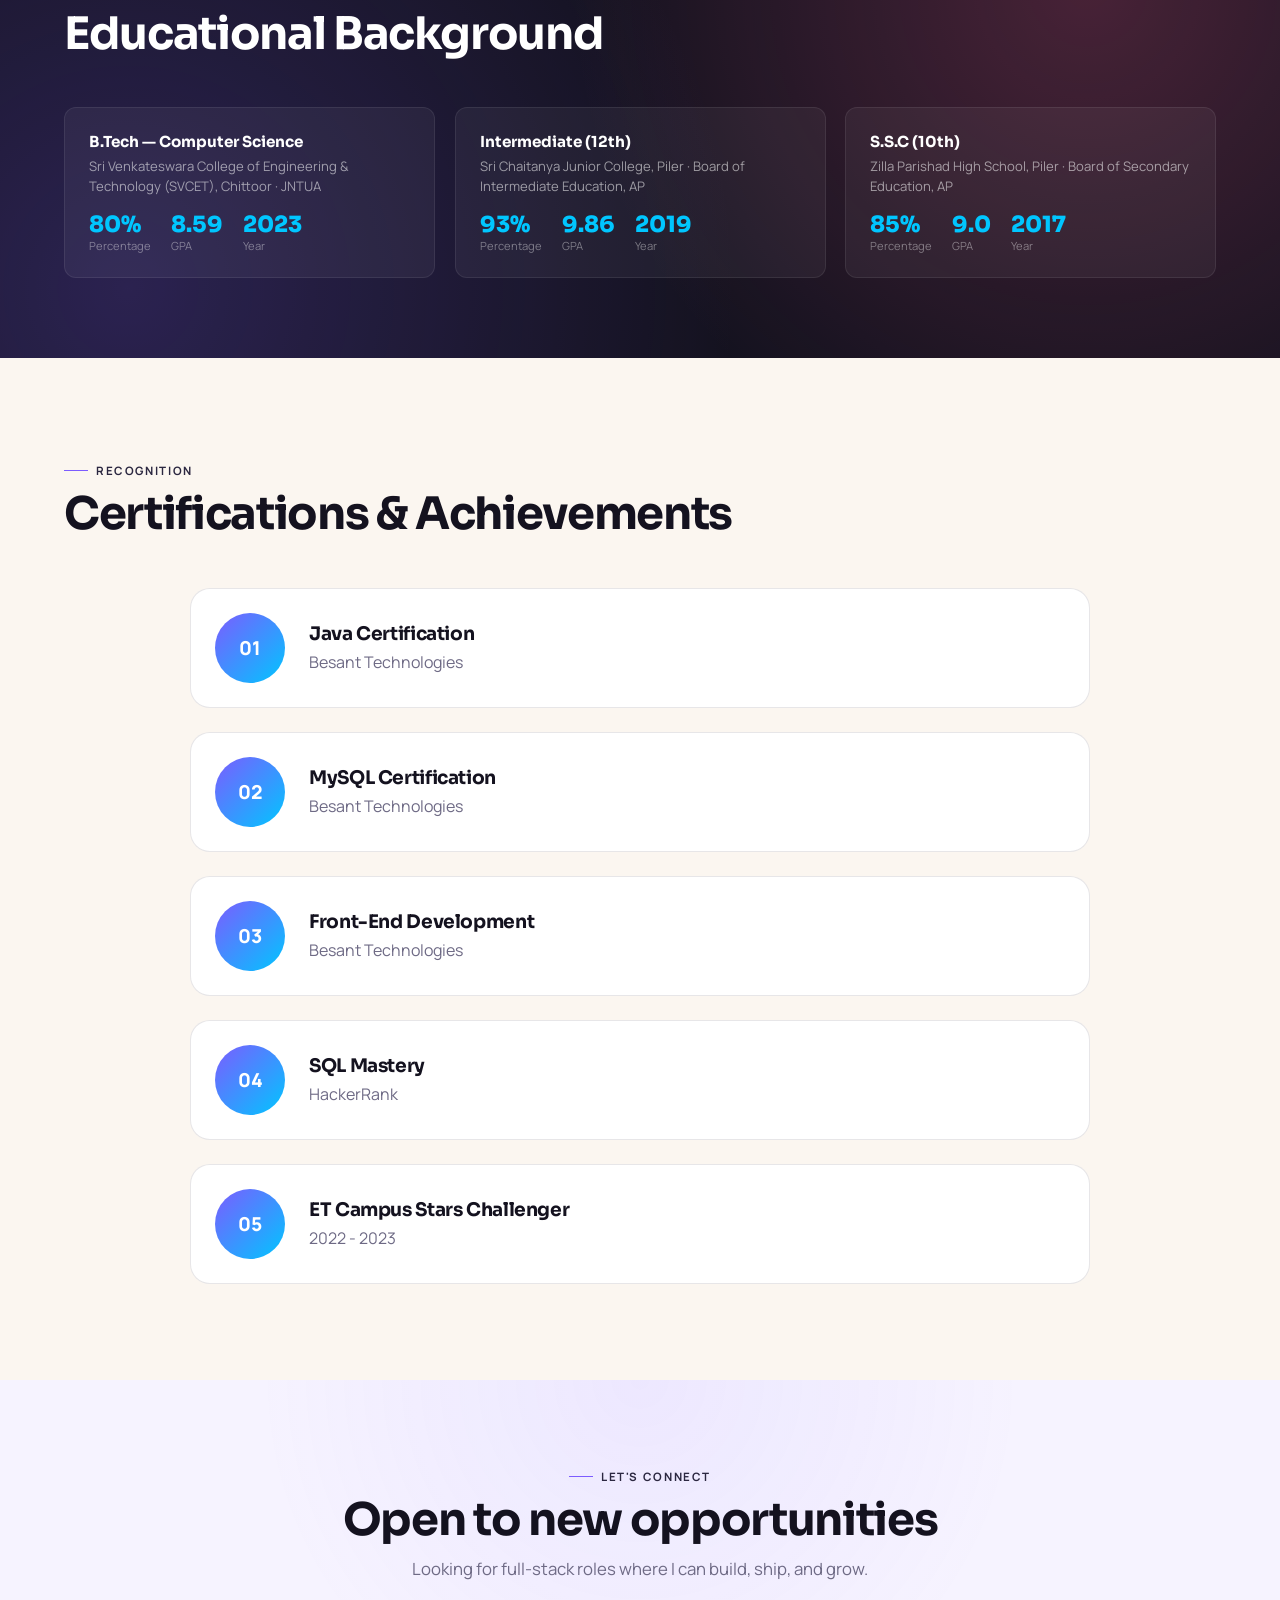
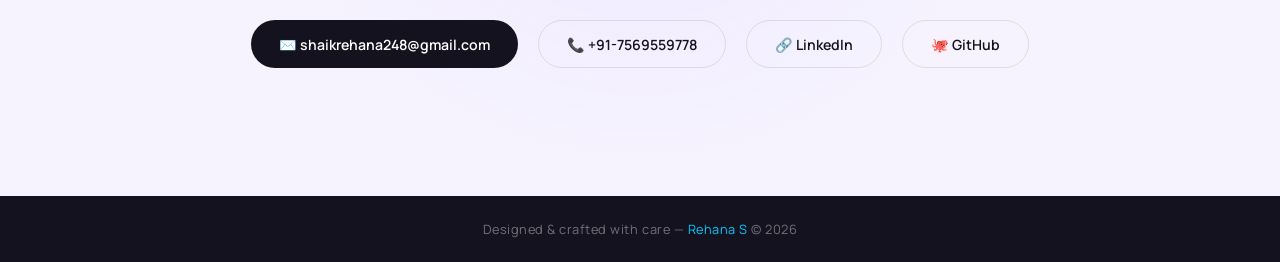
==== commit 66990354: "Update experience duration in about section" ====
--- a/index.html
+++ b/index.html
@@ -463,7 +463,7 @@
         <div class="about-grid">
           <div class="about-text animate from-left" style="--delay: 0.1s">
             <p>
-              I'm a Full Stack Developer with 2 years of hands-on experience
+              I'm a Full Stack Developer with 2+ years of hands-on experience
               turning ideas into scalable, secure web applications. From
               architecting microservices to crafting pixel-perfect frontends, I
               thrive across the stack.
@@ -1318,4 +1318,4 @@
       })();
     </script>
   </body>
-</html>+</html>
